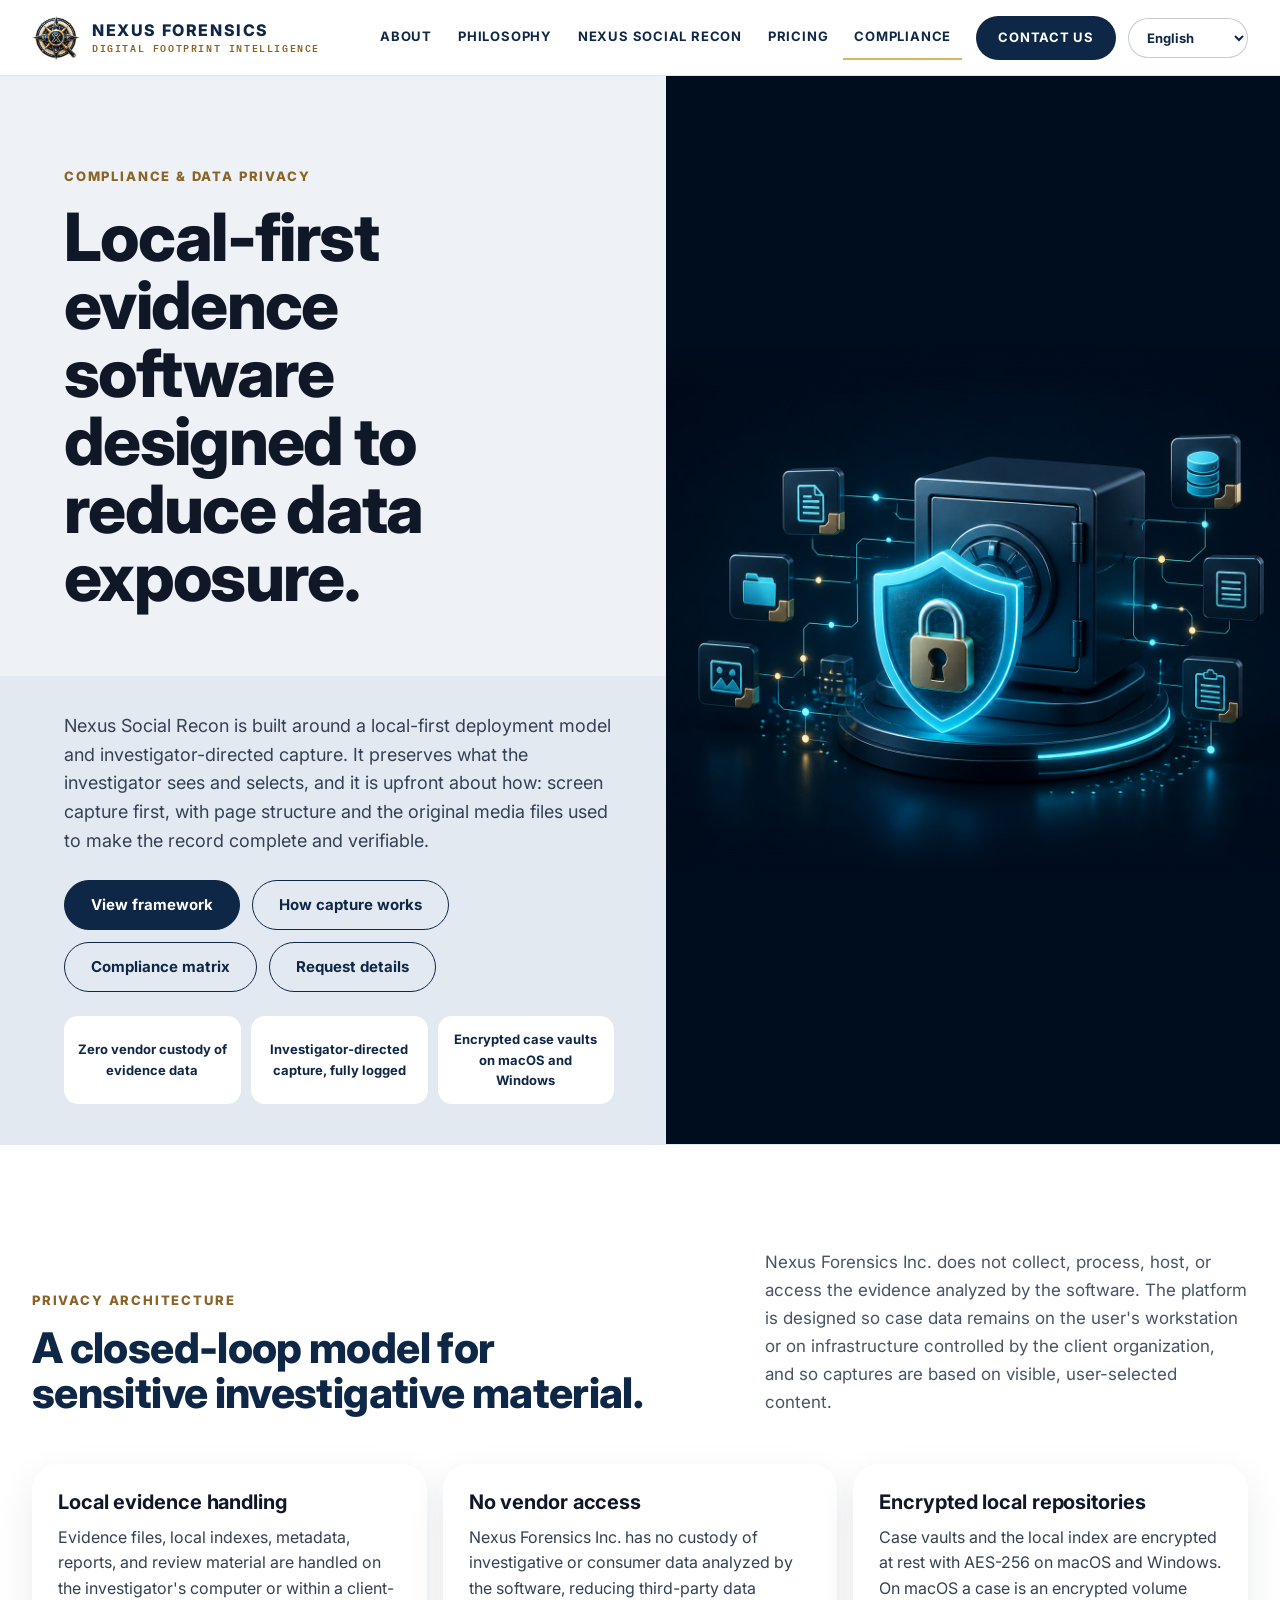
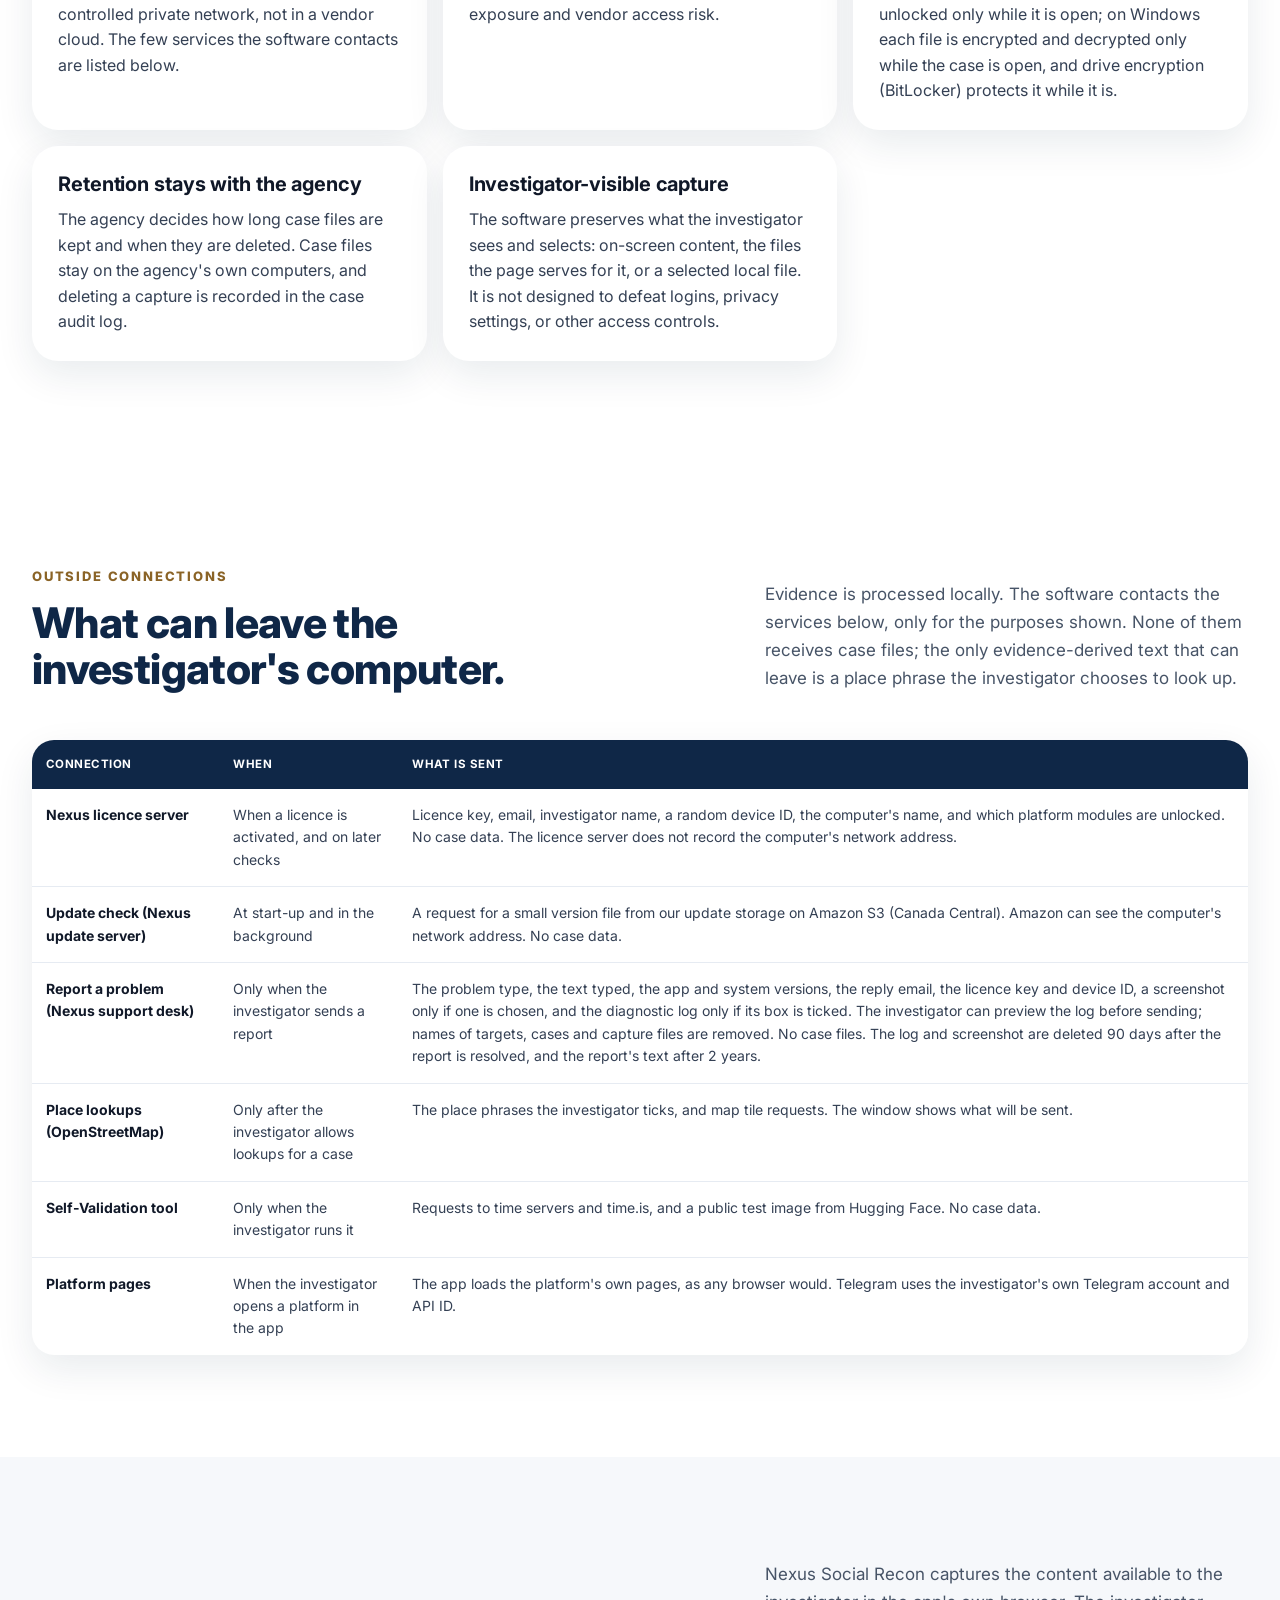
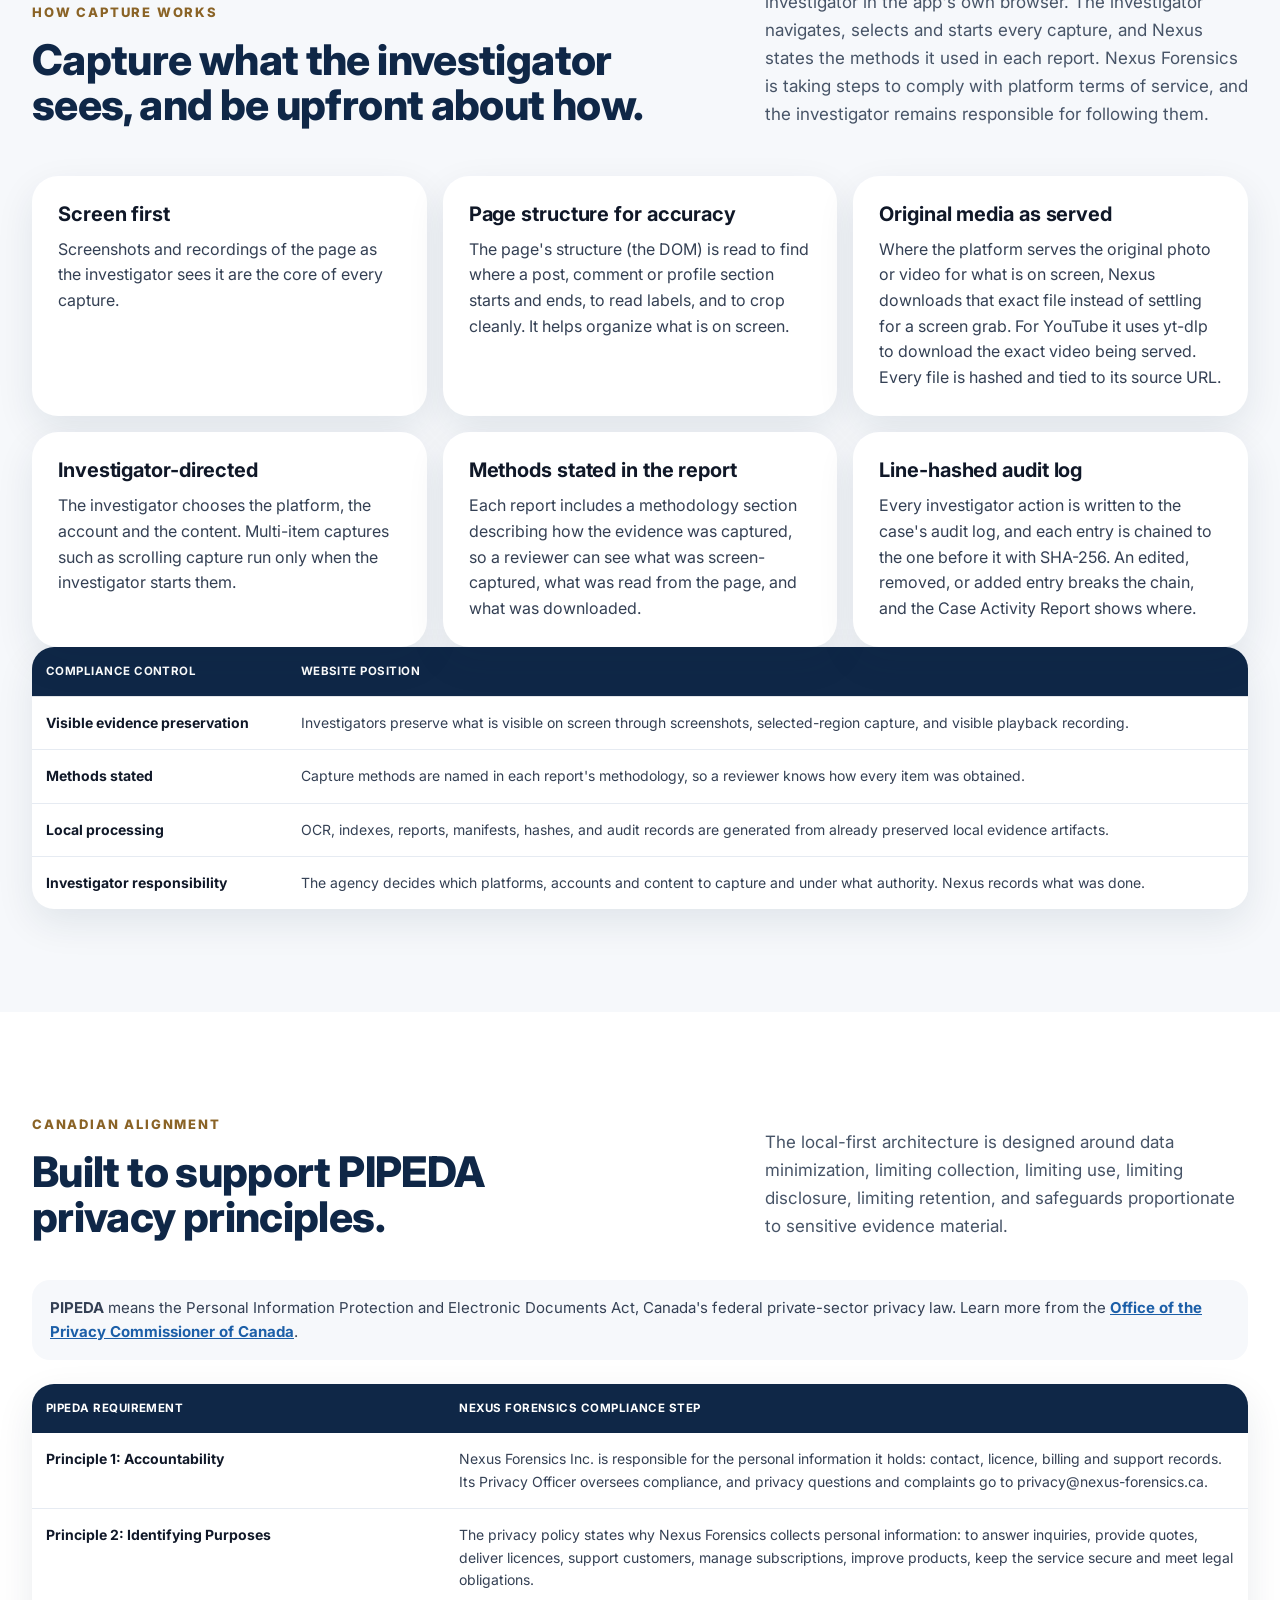
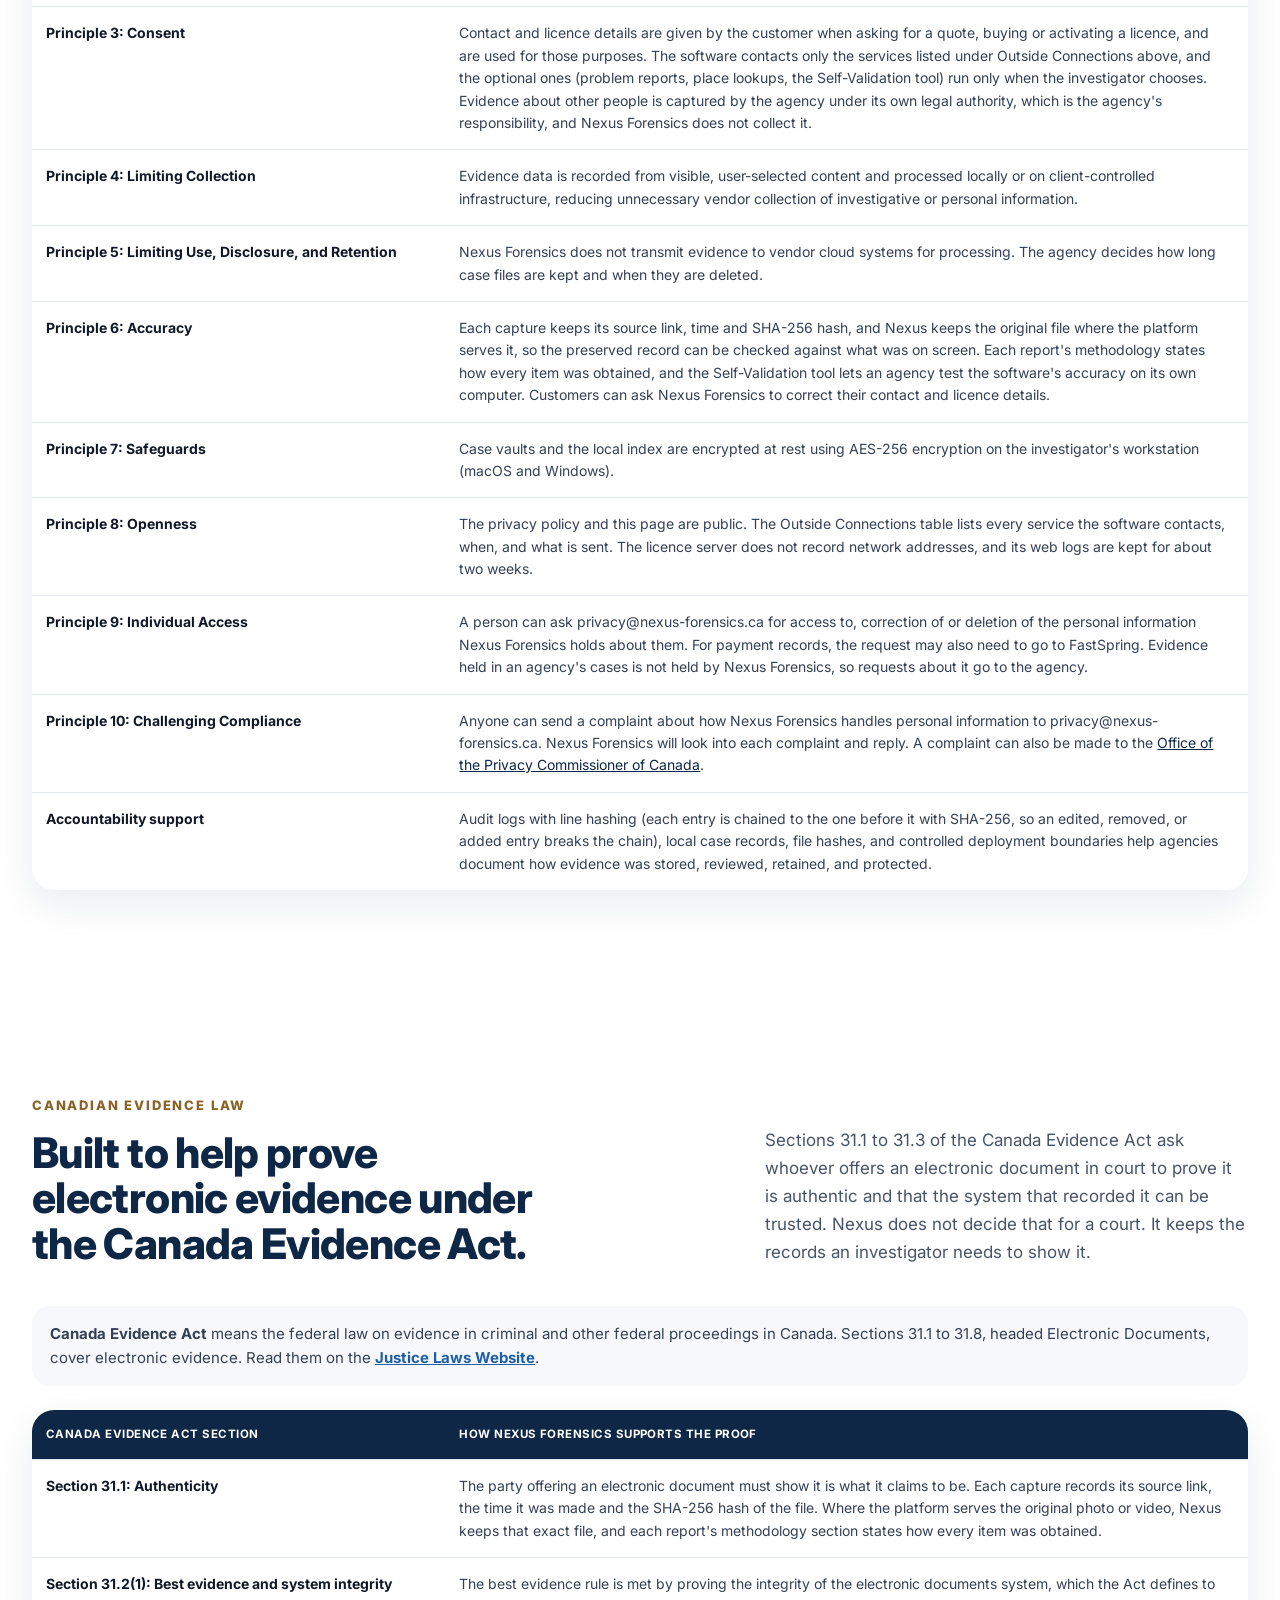
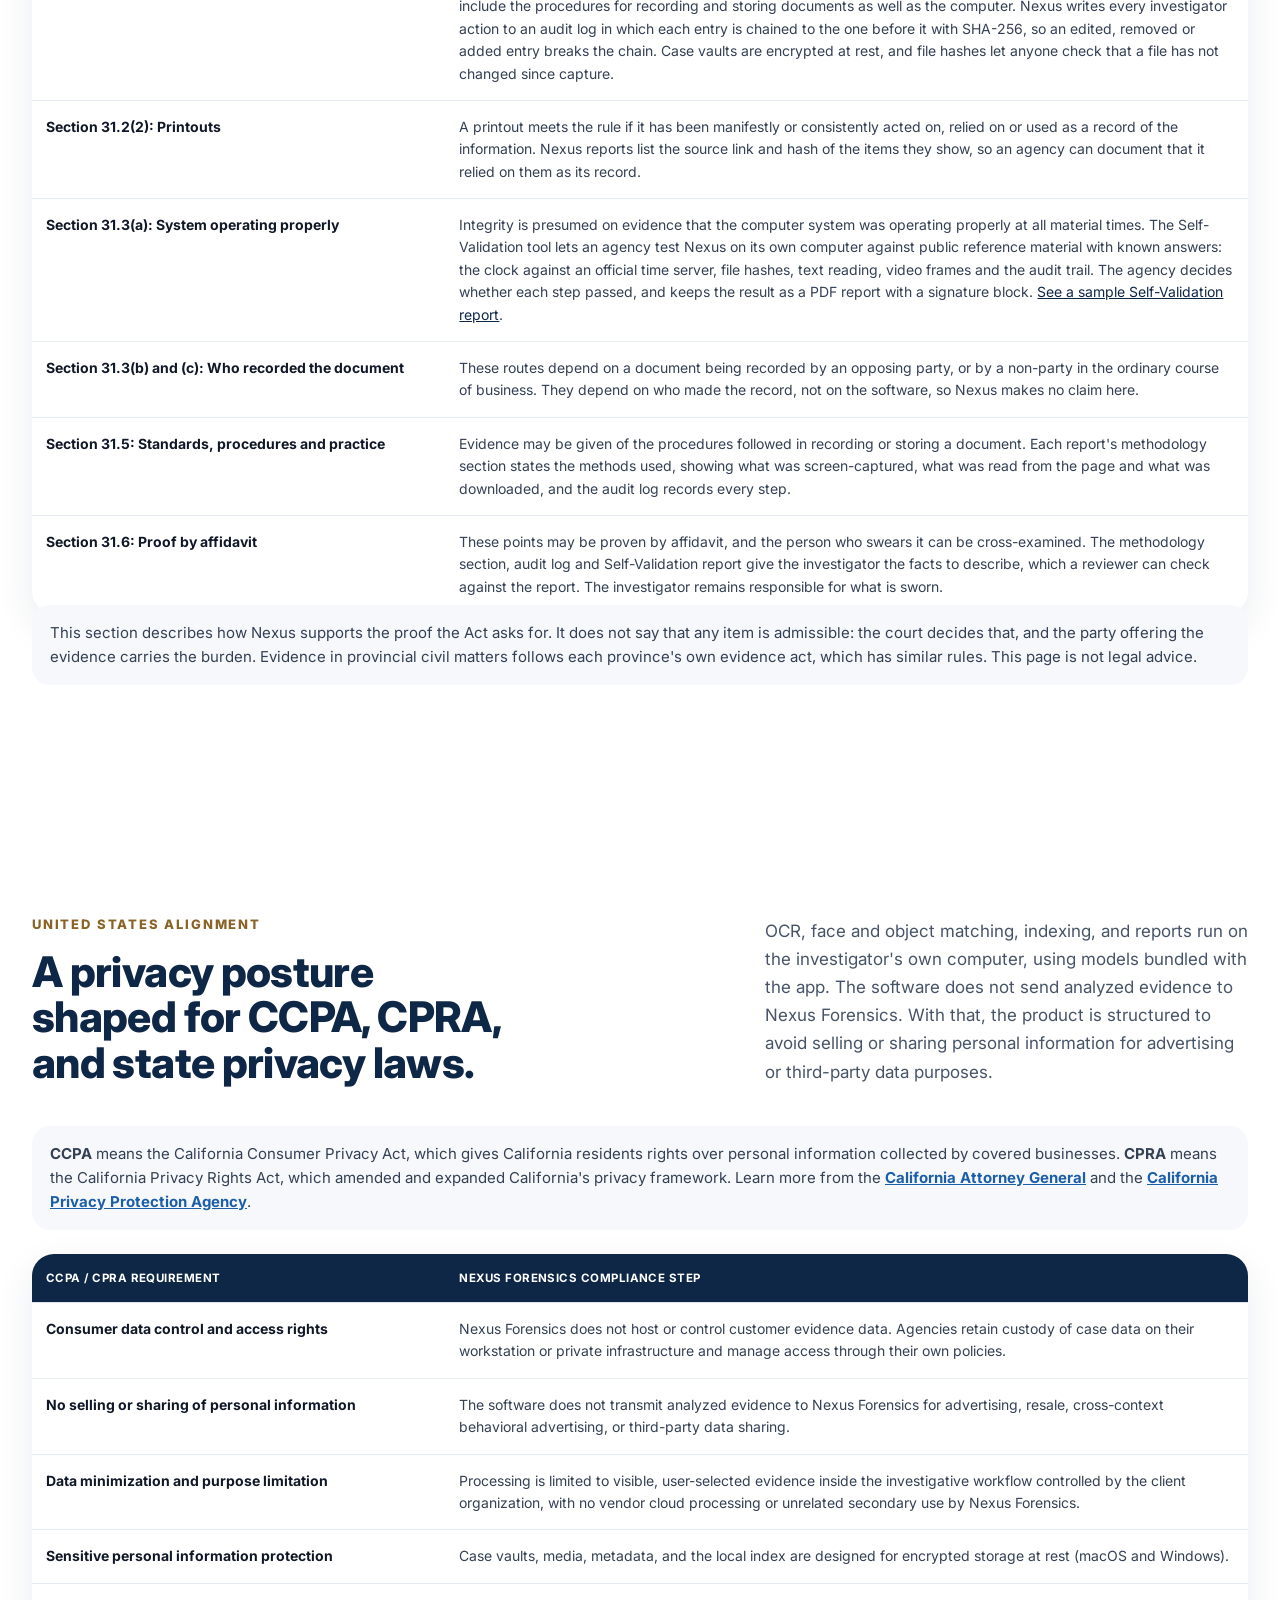
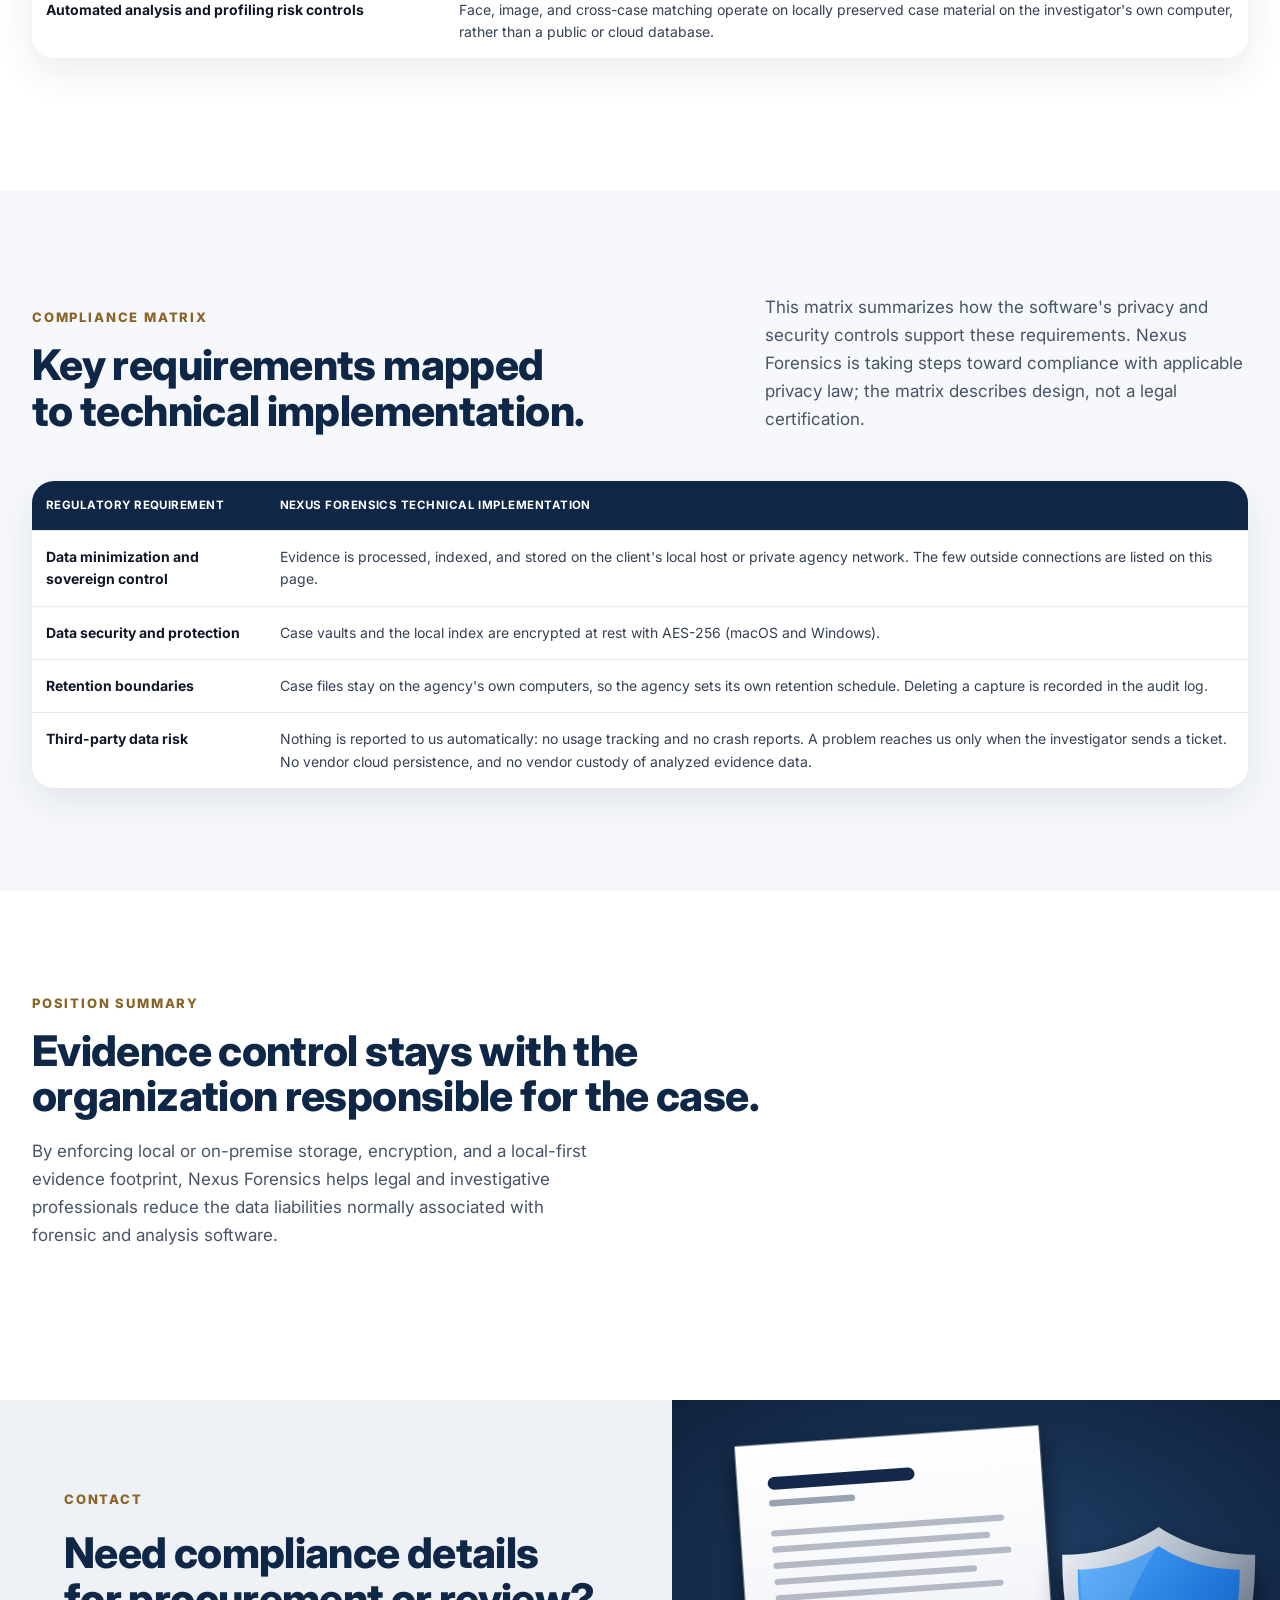
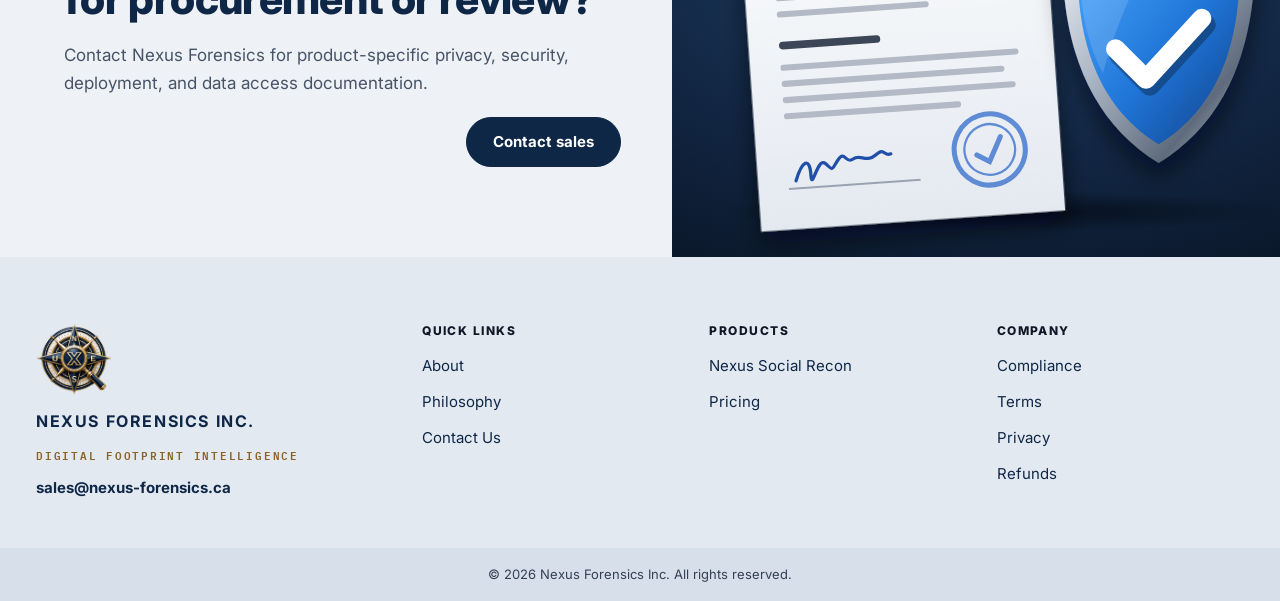
==== compliance-data-privacy.html @ 76e508dc "Privacy: support report retention (90 days for log and screenshot, 2 years for text) Policy section " ====
<!doctype html>
<html lang="en">
<head>
  <meta charset="utf-8" />
  <meta name="viewport" content="width=device-width, initial-scale=1" />
  <title>Compliance &amp; Data Privacy | Nexus Forensics</title>
  <meta name="description" content="Nexus Forensics compliance and data privacy position for Canada and the United States, covering investigator-directed capture, local-first deployment, local evidence handling, encryption, and vendor access boundaries." />
  <meta property="og:title" content="Nexus Forensics Compliance &amp; Data Privacy" />
  <meta property="og:description" content="A local-first privacy and security framework for investigator-controlled evidence workflows." />
  <meta property="og:type" content="website" />
  <meta property="og:image" content="assets/nexus-forensics-logo-white-20260909-transparent.png" />
  <link rel="preconnect" href="https://fonts.googleapis.com" />
  <link rel="preconnect" href="https://fonts.gstatic.com" crossorigin />
  <link href="https://fonts.googleapis.com/css2?family=IBM+Plex+Mono:wght@500;600;700&family=Inter:wght@400;500;600;700;800&display=swap" rel="stylesheet" />
  <link rel="stylesheet" href="assets/site.css?v=20261114-01" />
  <link rel="stylesheet" href="assets/site-layout.css?v=20261116-2" />
</head>
<body>
  <header class="site-header">
    <a class="brand" href="index.html" aria-label="Nexus Forensics home">
      <span class="brand-mark"><img src="assets/nexus-forensics-compass-mark.png" alt="" width="48" height="48" /></span>
      <span class="brand-text"><span class="brand-name">Nexus Forensics</span><span class="brand-slogan">Digital Footprint Intelligence</span></span>
    </a>
    <nav class="site-nav" aria-label="Main navigation">
      <a href="index.html#about">About</a>
      <a href="index.html#philosophy">Philosophy</a>
      <a href="products/nexus-social-recon.html">Nexus Social Recon</a>
      <a href="pricing.html">Pricing</a>
      <a href="compliance-data-privacy.html" aria-current="page">Compliance</a>
      <a class="contact-link" href="index.html#contact">Contact Us</a>
    </nav>
  </header>

  <section class="v2-hero ">
    <div class="v2-hero-copy">
      <div class="v2-hero-title">
        <p class="eyebrow">Compliance &amp; Data Privacy</p>
        
        <h1>Local-first evidence software designed to reduce data exposure.</h1>
      </div>
      <div class="v2-hero-band">
        <p class="hero-lede">Nexus Social Recon is built around a local-first deployment model and investigator-directed capture. It preserves what the investigator sees and selects, and it is upfront about how: screen capture first, with page structure and the original media files used to make the record complete and verifiable.</p>
        <div class="hero-actions">
        <a class="button primary" href="#framework">View framework</a>
        <a class="button line" href="#how-capture-works">How capture works</a>
        <a class="button line" href="#matrix">Compliance matrix</a>
        <a class="button line" href="mailto:sales@nexus-forensics.ca">Request details</a>
      </div>
        <div class="hero-metrics" aria-label="Compliance posture highlights">
        <span>Zero vendor custody of evidence data</span>
        <span>Investigator-directed capture, fully logged</span>
        <span>Encrypted case vaults on macOS and Windows</span>
      </div>
      </div>
    </div>
    <div class="v2-hero-art is-whole">
      <div class="whole-stage">
        <img class="v2-art-picture" src="assets/compliance-data-privacy-hero.png" alt="" loading="eager" decoding="async" />
        <svg class="vault-flow" viewBox="0 0 1448 1086" preserveAspectRatio="xMidYMid slice" aria-hidden="true" focusable="false">
          <path class="vf-track" d="M458 309 L522 310 L602 316" pathLength="100" style="animation-delay:0.00s" />
          <path class="vf-track" d="M352 478 L404 481 L470 486 L482 478 L482 405 L495 396 L549 398 L600 402" pathLength="100" style="animation-delay:-0.45s" />
          <path class="vf-track" d="M280 675 L319 680 L350 682 L372 662 L372 642 L373 585 L382 576 L430 574 L482 567 L482 478" pathLength="100" style="animation-delay:-0.90s" />
          <path class="vf-track" d="M391 388 L391 415 L403 429 L515 437" pathLength="100" style="animation-delay:-1.35s" />
          <path class="vf-track" d="M377 807 L377 752 L457 762" pathLength="100" style="animation-delay:-1.80s" />
          <path class="vf-track" d="M1202 330 L1202 365 L1082 356 L1074 363" pathLength="100" style="animation-delay:-2.25s" />
          <path class="vf-track" d="M1197 492 L1126 486 L1112 474 L1112 437 L1059 434 L1056 440" pathLength="100" style="animation-delay:-2.70s" />
          <path class="vf-track" d="M1253 565 L1253 584 L1247 592 L1176 585 L1176 557 L1163 542 L1098 535 L1030 532" pathLength="100" style="animation-delay:-3.15s" />
          <path class="vf-track" d="M1214 774 L1214 832 L1151 826" pathLength="100" style="animation-delay:-3.60s" />
          <circle class="vf-node" cx="522" cy="310" r="9" style="animation-delay:0.00s" /><circle class="vf-node" cx="549" cy="398" r="9" style="animation-delay:-0.37s" /><circle class="vf-node is-gold" cx="404" cy="481" r="9" style="animation-delay:-0.74s" /><circle class="vf-node" cx="430" cy="574" r="9" style="animation-delay:-1.11s" /><circle class="vf-node is-gold" cx="372" cy="642" r="9" style="animation-delay:-1.48s" /><circle class="vf-node is-gold" cx="319" cy="680" r="9" style="animation-delay:-1.85s" /><circle class="vf-node" cx="377" cy="752" r="9" style="animation-delay:-2.22s" /><circle class="vf-node is-gold" cx="377" cy="807" r="9" style="animation-delay:-2.59s" /><circle class="vf-node" cx="1202" cy="365" r="9" style="animation-delay:-2.96s" /><circle class="vf-node is-gold" cx="1112" cy="437" r="9" style="animation-delay:-3.33s" /><circle class="vf-node" cx="1098" cy="535" r="9" style="animation-delay:-3.70s" /><circle class="vf-node is-gold" cx="1154" cy="541" r="9" style="animation-delay:-4.07s" /><circle class="vf-node is-gold" cx="1176" cy="585" r="9" style="animation-delay:-4.44s" /><circle class="vf-node" cx="1093" cy="610" r="9" style="animation-delay:-4.81s" /><circle class="vf-node" cx="1214" cy="832" r="9" style="animation-delay:-5.18s" />
          <path class="vf-edge" d="M665 425 C620 452 570 466 522 470 L524 600 C530 690 600 752 665 795 C730 752 802 690 810 600 L825 486 C775 482 712 458 665 425 Z" />
        </svg>
      </div>
    </div>
  </section>

  <main>
    <section id="framework">
      <div class="section-inner">
        <div class="section-head">
          <div>
            <p class="kicker">Privacy Architecture</p>
            <h2>A closed-loop model for sensitive investigative material.</h2>
          </div>
          <p class="lead">Nexus Forensics Inc. does not collect, process, host, or access the evidence analyzed by the software. The platform is designed so case data remains on the user's workstation or on infrastructure controlled by the client organization, and so captures are based on visible, user-selected content.</p>
        </div>
        <div class="compliance-grid">
          <article class="feature-card">
            <div class="accent-bar"></div>
            <h3>Local evidence handling</h3>
            <p>Evidence files, local indexes, metadata, reports, and review material are handled on the investigator's computer or within a client-controlled private network, not in a vendor cloud. The few services the software contacts are listed below.</p>
          </article>
          <article class="feature-card">
            <div class="accent-bar"></div>
            <h3>No vendor access</h3>
            <p>Nexus Forensics Inc. has no custody of investigative or consumer data analyzed by the software, reducing third-party data exposure and vendor access risk.</p>
          </article>
          <article class="feature-card">
            <div class="accent-bar"></div>
            <h3>Encrypted local repositories</h3>
            <p>Case vaults and the local index are encrypted at rest with AES-256 on macOS and Windows. On macOS a case is an encrypted volume unlocked only while it is open; on Windows each file is encrypted and decrypted only while the case is open, and drive encryption (BitLocker) protects it while it is.</p>
          </article>
          <article class="feature-card">
            <div class="accent-bar"></div>
            <h3>Retention stays with the agency</h3>
            <p>The agency decides how long case files are kept and when they are deleted. Case files stay on the agency's own computers, and deleting a capture is recorded in the case audit log.</p>
          </article>
          <article class="feature-card">
            <div class="accent-bar"></div>
            <h3>Investigator-visible capture</h3>
            <p>The software preserves what the investigator sees and selects: on-screen content, the files the page serves for it, or a selected local file. It is not designed to defeat logins, privacy settings, or other access controls.</p>
          </article>
        </div>
      </div>
    </section>

    <section id="outside-connections">
      <div class="section-inner">
        <div class="section-head">
          <div>
            <p class="kicker">Outside Connections</p>
            <h2>What can leave the investigator's computer.</h2>
          </div>
          <p class="lead">Evidence is processed locally. The software contacts the services below, only for the purposes shown. None of them receives case files; the only evidence-derived text that can leave is a place phrase the investigator chooses to look up.</p>
        </div>
        <div class="comparison compliance-table">
          <table>
            <thead>
              <tr>
                <th>Connection</th>
                <th>When</th>
                <th>What is sent</th>
              </tr>
            </thead>
            <tbody>
              <tr>
                <td>Nexus licence server</td>
                <td>When a licence is activated, and on later checks</td>
                <td>Licence key, email, investigator name, a random device ID, the computer's name, and which platform modules are unlocked. No case data. The licence server does not record the computer's network address.</td>
              </tr>
              <tr>
                <td>Update check (Nexus update server)</td>
                <td>At start-up and in the background</td>
                <td>A request for a small version file from our update storage on Amazon S3 (Canada Central). Amazon can see the computer's network address. No case data.</td>
              </tr>
              <tr>
                <td>Report a problem (Nexus support desk)</td>
                <td>Only when the investigator sends a report</td>
                <td>The problem type, the text typed, the app and system versions, the reply email, the licence key and device ID, a screenshot only if one is chosen, and the diagnostic log only if its box is ticked. The investigator can preview the log before sending; names of targets, cases and capture files are removed. No case files. The log and screenshot are deleted 90 days after the report is resolved, and the report's text after 2 years.</td>
              </tr>
              <tr>
                <td>Place lookups (OpenStreetMap)</td>
                <td>Only after the investigator allows lookups for a case</td>
                <td>The place phrases the investigator ticks, and map tile requests. The window shows what will be sent.</td>
              </tr>
              <tr>
                <td>Self-Validation tool</td>
                <td>Only when the investigator runs it</td>
                <td>Requests to time servers and time.is, and a public test image from Hugging Face. No case data.</td>
              </tr>
              <tr>
                <td>Platform pages</td>
                <td>When the investigator opens a platform in the app</td>
                <td>The app loads the platform's own pages, as any browser would. Telegram uses the investigator's own Telegram account and API ID.</td>
              </tr>
            </tbody>
          </table>
        </div>
      </div>
    </section>

    <section class="band" id="how-capture-works">
      <div class="section-inner">
        <div class="section-head">
          <div>
            <p class="kicker">How Capture Works</p>
            <h2>Capture what the investigator sees, and be upfront about how.</h2>
          </div>
          <p class="lead">Nexus Social Recon captures the content available to the investigator in the app's own browser. The investigator navigates, selects and starts every capture, and Nexus states the methods it used in each report. Nexus Forensics is taking steps to comply with platform terms of service, and the investigator remains responsible for following them.</p>
        </div>
        <div class="compliance-grid">
          <article class="feature-card">
            <div class="accent-bar"></div>
            <h3>Screen first</h3>
            <p>Screenshots and recordings of the page as the investigator sees it are the core of every capture.</p>
          </article>
          <article class="feature-card">
            <div class="accent-bar"></div>
            <h3>Page structure for accuracy</h3>
            <p>The page's structure (the DOM) is read to find where a post, comment or profile section starts and ends, to read labels, and to crop cleanly. It helps organize what is on screen.</p>
          </article>
          <article class="feature-card">
            <div class="accent-bar"></div>
            <h3>Original media as served</h3>
            <p>Where the platform serves the original photo or video for what is on screen, Nexus downloads that exact file instead of settling for a screen grab. For YouTube it uses yt-dlp to download the exact video being served. Every file is hashed and tied to its source URL.</p>
          </article>
          <article class="feature-card">
            <div class="accent-bar"></div>
            <h3>Investigator-directed</h3>
            <p>The investigator chooses the platform, the account and the content. Multi-item captures such as scrolling capture run only when the investigator starts them.</p>
          </article>
          <article class="feature-card">
            <div class="accent-bar"></div>
            <h3>Methods stated in the report</h3>
            <p>Each report includes a methodology section describing how the evidence was captured, so a reviewer can see what was screen-captured, what was read from the page, and what was downloaded.</p>
          </article>
          <article class="feature-card">
            <div class="accent-bar"></div>
            <h3>Line-hashed audit log</h3>
            <p>Every investigator action is written to the case&#39;s audit log, and each entry is chained to the one before it with SHA-256. An edited, removed, or added entry breaks the chain, and the Case Activity Report shows where.</p>
          </article>
        </div>
        <div class="comparison compliance-table">
          <table>
            <thead>
              <tr>
                <th>Compliance Control</th>
                <th>Website Position</th>
              </tr>
            </thead>
            <tbody>
              <tr>
                <td>Visible evidence preservation</td>
                <td>Investigators preserve what is visible on screen through screenshots, selected-region capture, and visible playback recording.</td>
              </tr>
              <tr>
                <td>Methods stated</td>
                <td>Capture methods are named in each report's methodology, so a reviewer knows how every item was obtained.</td>
              </tr>
              <tr>
                <td>Local processing</td>
                <td>OCR, indexes, reports, manifests, hashes, and audit records are generated from already preserved local evidence artifacts.</td>
              </tr>
              <tr>
                <td>Investigator responsibility</td>
                <td>The agency decides which platforms, accounts and content to capture and under what authority. Nexus records what was done.</td>
              </tr>
            </tbody>
          </table>
        </div>
      </div>
    </section>

    <section>
      <div class="section-inner">
        <div class="section-head">
          <div>
            <p class="kicker">Canadian Alignment</p>
            <h2>Built to support PIPEDA privacy principles.</h2>
          </div>
          <p class="lead">The local-first architecture is designed around data minimization, limiting collection, limiting use, limiting disclosure, limiting retention, and safeguards proportionate to sensitive evidence material.</p>
        </div>
        <p class="legal-reference"><strong>PIPEDA</strong> means the Personal Information Protection and Electronic Documents Act, Canada's federal private-sector privacy law. Learn more from the <a href="https://www.priv.gc.ca/en/privacy-topics/privacy-laws-in-canada/the-personal-information-protection-and-electronic-documents-act-pipeda/" target="_blank" rel="noopener">Office of the Privacy Commissioner of Canada</a>.</p>
        <div class="comparison pipeda-chart">
          <table>
            <thead>
              <tr>
                <th>PIPEDA Requirement</th>
                <th>Nexus Forensics Compliance Step</th>
              </tr>
            </thead>
            <tbody>
              <tr>
                <td>Principle 1: Accountability</td>
                <td>Nexus Forensics Inc. is responsible for the personal information it holds: contact, licence, billing and support records. Its Privacy Officer oversees compliance, and privacy questions and complaints go to privacy@nexus-forensics.ca.</td>
              </tr>
              <tr>
                <td>Principle 2: Identifying Purposes</td>
                <td>The privacy policy states why Nexus Forensics collects personal information: to answer inquiries, provide quotes, deliver licences, support customers, manage subscriptions, improve products, keep the service secure and meet legal obligations.</td>
              </tr>
              <tr>
                <td>Principle 3: Consent</td>
                <td>Contact and licence details are given by the customer when asking for a quote, buying or activating a licence, and are used for those purposes. The software contacts only the services listed under Outside Connections above, and the optional ones (problem reports, place lookups, the Self-Validation tool) run only when the investigator chooses. Evidence about other people is captured by the agency under its own legal authority, which is the agency's responsibility, and Nexus Forensics does not collect it.</td>
              </tr>
              <tr>
                <td>Principle 4: Limiting Collection</td>
                <td>Evidence data is recorded from visible, user-selected content and processed locally or on client-controlled infrastructure, reducing unnecessary vendor collection of investigative or personal information.</td>
              </tr>
              <tr>
                <td>Principle 5: Limiting Use, Disclosure, and Retention</td>
                <td>Nexus Forensics does not transmit evidence to vendor cloud systems for processing. The agency decides how long case files are kept and when they are deleted.</td>
              </tr>
              <tr>
                <td>Principle 6: Accuracy</td>
                <td>Each capture keeps its source link, time and SHA-256 hash, and Nexus keeps the original file where the platform serves it, so the preserved record can be checked against what was on screen. Each report's methodology states how every item was obtained, and the Self-Validation tool lets an agency test the software's accuracy on its own computer. Customers can ask Nexus Forensics to correct their contact and licence details.</td>
              </tr>
              <tr>
                <td>Principle 7: Safeguards</td>
                <td>Case vaults and the local index are encrypted at rest using AES-256 encryption on the investigator's workstation (macOS and Windows).</td>
              </tr>
              <tr>
                <td>Principle 8: Openness</td>
                <td>The privacy policy and this page are public. The Outside Connections table lists every service the software contacts, when, and what is sent. The licence server does not record network addresses, and its web logs are kept for about two weeks.</td>
              </tr>
              <tr>
                <td>Principle 9: Individual Access</td>
                <td>A person can ask privacy@nexus-forensics.ca for access to, correction of or deletion of the personal information Nexus Forensics holds about them. For payment records, the request may also need to go to FastSpring. Evidence held in an agency's cases is not held by Nexus Forensics, so requests about it go to the agency.</td>
              </tr>
              <tr>
                <td>Principle 10: Challenging Compliance</td>
                <td>Anyone can send a complaint about how Nexus Forensics handles personal information to privacy@nexus-forensics.ca. Nexus Forensics will look into each complaint and reply. A complaint can also be made to the <a href="https://www.priv.gc.ca/en/" target="_blank" rel="noopener">Office of the Privacy Commissioner of Canada</a>.</td>
              </tr>
              <tr>
                <td>Accountability support</td>
                <td>Audit logs with line hashing (each entry is chained to the one before it with SHA-256, so an edited, removed, or added entry breaks the chain), local case records, file hashes, and controlled deployment boundaries help agencies document how evidence was stored, reviewed, retained, and protected.</td>
              </tr>
            </tbody>
          </table>
        </div>
      </div>
    </section>

    <section id="canada-evidence-act">
      <div class="section-inner">
        <div class="section-head">
          <div>
            <p class="kicker">Canadian Evidence Law</p>
            <h2>Built to help prove electronic evidence under the Canada Evidence Act.</h2>
          </div>
          <p class="lead">Sections 31.1 to 31.3 of the Canada Evidence Act ask whoever offers an electronic document in court to prove it is authentic and that the system that recorded it can be trusted. Nexus does not decide that for a court. It keeps the records an investigator needs to show it.</p>
        </div>
        <p class="legal-reference"><strong>Canada Evidence Act</strong> means the federal law on evidence in criminal and other federal proceedings in Canada. Sections 31.1 to 31.8, headed Electronic Documents, cover electronic evidence. Read them on the <a href="https://laws-lois.justice.gc.ca/eng/acts/c-5/" target="_blank" rel="noopener">Justice Laws Website</a>.</p>
        <div class="comparison pipeda-chart">
          <table>
            <thead>
              <tr>
                <th>Canada Evidence Act Section</th>
                <th>How Nexus Forensics Supports the Proof</th>
              </tr>
            </thead>
            <tbody>
              <tr>
                <td>Section 31.1: Authenticity</td>
                <td>The party offering an electronic document must show it is what it claims to be. Each capture records its source link, the time it was made and the SHA-256 hash of the file. Where the platform serves the original photo or video, Nexus keeps that exact file, and each report's methodology section states how every item was obtained.</td>
              </tr>
              <tr>
                <td>Section 31.2(1): Best evidence and system integrity</td>
                <td>The best evidence rule is met by proving the integrity of the electronic documents system, which the Act defines to include the procedures for recording and storing documents as well as the computer. Nexus writes every investigator action to an audit log in which each entry is chained to the one before it with SHA-256, so an edited, removed or added entry breaks the chain. Case vaults are encrypted at rest, and file hashes let anyone check that a file has not changed since capture.</td>
              </tr>
              <tr>
                <td>Section 31.2(2): Printouts</td>
                <td>A printout meets the rule if it has been manifestly or consistently acted on, relied on or used as a record of the information. Nexus reports list the source link and hash of the items they show, so an agency can document that it relied on them as its record.</td>
              </tr>
              <tr>
                <td>Section 31.3(a): System operating properly</td>
                <td>Integrity is presumed on evidence that the computer system was operating properly at all material times. The Self-Validation tool lets an agency test Nexus on its own computer against public reference material with known answers: the clock against an official time server, file hashes, text reading, video frames and the audit trail. The agency decides whether each step passed, and keeps the result as a PDF report with a signature block. <a href="samples/Nexus-Self-Validation-Report-sample.pdf" target="_blank" rel="noopener">See a sample Self-Validation report</a>.</td>
              </tr>
              <tr>
                <td>Section 31.3(b) and (c): Who recorded the document</td>
                <td>These routes depend on a document being recorded by an opposing party, or by a non-party in the ordinary course of business. They depend on who made the record, not on the software, so Nexus makes no claim here.</td>
              </tr>
              <tr>
                <td>Section 31.5: Standards, procedures and practice</td>
                <td>Evidence may be given of the procedures followed in recording or storing a document. Each report's methodology section states the methods used, showing what was screen-captured, what was read from the page and what was downloaded, and the audit log records every step.</td>
              </tr>
              <tr>
                <td>Section 31.6: Proof by affidavit</td>
                <td>These points may be proven by affidavit, and the person who swears it can be cross-examined. The methodology section, audit log and Self-Validation report give the investigator the facts to describe, which a reviewer can check against the report. The investigator remains responsible for what is sworn.</td>
              </tr>
            </tbody>
          </table>
        </div>
        <p class="legal-reference">This section describes how Nexus supports the proof the Act asks for. It does not say that any item is admissible: the court decides that, and the party offering the evidence carries the burden. Evidence in provincial civil matters follows each province's own evidence act, which has similar rules. This page is not legal advice.</p>
      </div>
    </section>

    <section>
      <div class="section-inner">
        <div class="section-head">
          <div>
            <p class="kicker">United States Alignment</p>
            <h2>A privacy posture shaped for CCPA, CPRA, and state privacy laws.</h2>
          </div>
          <p class="lead">OCR, face and object matching, indexing, and reports run on the investigator's own computer, using models bundled with the app. The software does not send analyzed evidence to Nexus Forensics. With that, the product is structured to avoid selling or sharing personal information for advertising or third-party data purposes.</p>
        </div>
        <p class="legal-reference"><strong>CCPA</strong> means the California Consumer Privacy Act, which gives California residents rights over personal information collected by covered businesses. <strong>CPRA</strong> means the California Privacy Rights Act, which amended and expanded California's privacy framework. Learn more from the <a href="https://oag.ca.gov/privacy/ccpa" target="_blank" rel="noopener">California Attorney General</a> and the <a href="https://cppa.ca.gov/regulations/" target="_blank" rel="noopener">California Privacy Protection Agency</a>.</p>
        <div class="comparison privacy-law-chart">
          <table>
            <thead>
              <tr>
                <th>CCPA / CPRA Requirement</th>
                <th>Nexus Forensics Compliance Step</th>
              </tr>
            </thead>
            <tbody>
              <tr>
                <td>Consumer data control and access rights</td>
                <td>Nexus Forensics does not host or control customer evidence data. Agencies retain custody of case data on their workstation or private infrastructure and manage access through their own policies.</td>
              </tr>
              <tr>
                <td>No selling or sharing of personal information</td>
                <td>The software does not transmit analyzed evidence to Nexus Forensics for advertising, resale, cross-context behavioral advertising, or third-party data sharing.</td>
              </tr>
              <tr>
                <td>Data minimization and purpose limitation</td>
                <td>Processing is limited to visible, user-selected evidence inside the investigative workflow controlled by the client organization, with no vendor cloud processing or unrelated secondary use by Nexus Forensics.</td>
              </tr>
              <tr>
                <td>Sensitive personal information protection</td>
                <td>Case vaults, media, metadata, and the local index are designed for encrypted storage at rest (macOS and Windows).</td>
              </tr>
              <tr>
                <td>Automated analysis and profiling risk controls</td>
                <td>Face, image, and cross-case matching operate on locally preserved case material on the investigator's own computer, rather than a public or cloud database.</td>
              </tr>
            </tbody>
          </table>
        </div>
      </div>
    </section>

    <section class="band" id="matrix">
      <div class="section-inner">
        <div class="section-head">
          <div>
            <p class="kicker">Compliance Matrix</p>
            <h2>Key requirements mapped to technical implementation.</h2>
          </div>
          <p class="lead">This matrix summarizes how the software's privacy and security controls support these requirements. Nexus Forensics is taking steps toward compliance with applicable privacy law; the matrix describes design, not a legal certification.</p>
        </div>
        <div class="comparison compliance-table">
          <table>
            <thead>
              <tr>
                <th>Regulatory Requirement</th>
                <th>Nexus Forensics Technical Implementation</th>
              </tr>
            </thead>
            <tbody>
              <tr>
                <td>Data minimization and sovereign control</td>
                <td>Evidence is processed, indexed, and stored on the client's local host or private agency network. The few outside connections are listed on this page.</td>
              </tr>
              <tr>
                <td>Data security and protection</td>
                <td>Case vaults and the local index are encrypted at rest with AES-256 (macOS and Windows).</td>
              </tr>
              <tr>
                <td>Retention boundaries</td>
                <td>Case files stay on the agency's own computers, so the agency sets its own retention schedule. Deleting a capture is recorded in the audit log.</td>
              </tr>
              <tr>
                <td>Third-party data risk</td>
                <td>Nothing is reported to us automatically: no usage tracking and no crash reports. A problem reaches us only when the investigator sends a ticket. No vendor cloud persistence, and no vendor custody of analyzed evidence data.</td>
              </tr>
            </tbody>
          </table>
        </div>
      </div>
    </section>

    <section>
      <div class="section-inner">
        <div class="section-head single">
          <div>
            <p class="kicker">Position Summary</p>
            <h2>Evidence control stays with the organization responsible for the case.</h2>
            <p class="lead">By enforcing local or on-premise storage, encryption, and a local-first evidence footprint, Nexus Forensics helps legal and investigative professionals reduce the data liabilities normally associated with forensic and analysis software.</p>
          </div>
        </div>
      </div>
    </section>
  </main>

  <section class="v2-contact">
    <div class="v2-contact-copy">
      <p class="kicker">Contact</p>
      <h2>Need compliance details for procurement or review?</h2>
      <p class="lead">Contact Nexus Forensics for product-specific privacy, security, deployment, and data access documentation.</p>
      <div class="cta-actions"><a class="button primary" href="mailto:sales@nexus-forensics.ca">Contact sales</a></div>
    </div>
    <div class="v2-contact-art"><img src="assets/illustrations/compliance-conscious.svg" alt="" width="320" height="180" loading="lazy" decoding="async" /></div>
  </section>

  <footer class="v2-footer">
    <div class="v2-footer-inner">
      <div class="v2-footer-brand">
        <img src="assets/nexus-forensics-compass-mark.png" alt="" width="76" height="76" loading="lazy" decoding="async" />
        <b>Nexus Forensics Inc.</b>
        <span>Digital Footprint Intelligence</span>
        <a href="mailto:sales@nexus-forensics.ca">sales@nexus-forensics.ca</a>
      </div>
      <nav aria-label="Quick links">
        <p>Quick links</p>
        <a href="index.html#about">About</a>
        <a href="index.html#philosophy">Philosophy</a>
        <a href="index.html#contact">Contact Us</a>
      </nav>
      <nav aria-label="Products">
        <p>Products</p>
        <a href="products/nexus-social-recon.html">Nexus Social Recon</a>
        <a href="pricing.html">Pricing</a>
      </nav>
      <nav aria-label="Company">
        <p>Company</p>
        <a href="compliance-data-privacy.html">Compliance</a>
        <a href="terms-and-conditions.html">Terms</a>
        <a href="privacy-policy.html">Privacy</a>
        <a href="refund-policy.html">Refunds</a>
      </nav>
    </div>
    <div class="v2-footer-bar">© 2026 Nexus Forensics Inc. All rights reserved.</div>
  </footer>
  <script src="assets/site-language.js?v=20261116-07" defer></script>
  <script src="assets/site-lightbox.js?v=20261114-02" defer></script>
</body>
</html>
---- assets/site.css ----
/* Nexus Forensics — "Digital Footprint Intelligence" theme.
   Dark navy base, cyan/blue signal colour, red for alerts, gold kept from the compass logo. */
:root {
  --bg: #0a1424;
  --bg-2: #0d1b30;
  --panel: #11233d;
  --panel-2: #15294a;
  --panel-3: #1a3358;
  --line: rgba(110, 170, 235, .20);
  --line-strong: rgba(110, 170, 235, .38);
  --text: #e8f0fc;
  --muted: #9fb3cf;
  --dim: #7388a6;
  --cyan: #5cc8ff;
  --cyan-soft: #9fdcff;
  --blue: #1f8ef1;
  --blue-deep: #1767b8;
  --red: #ff5a5f;
  --green: #3fd49a;
  --amber: #f3b23c;
  --gold: #cf9b45;
  --shadow: 0 24px 56px rgba(2, 8, 20, .5);
  --radius: 6px;
  --font-display: Inter, ui-sans-serif, system-ui, -apple-system, "Segoe UI", sans-serif;
  --font-mono: "IBM Plex Mono", ui-monospace, SFMono-Regular, Menlo, monospace;
  --font-body: Inter, ui-sans-serif, system-ui, -apple-system, "Segoe UI", sans-serif;
  --header-h: 68px;
}

* { box-sizing: border-box; }
html { scroll-behavior: smooth; scroll-padding-top: calc(var(--header-h) + 12px); }
body {
  margin: 0;
  color: var(--text);
  background: var(--bg);
  font-family: var(--font-body);
  line-height: 1.6;
  -webkit-font-smoothing: antialiased;
}
a { color: inherit; }
img { display: block; max-width: 100%; }
::selection { background: rgba(92, 200, 255, .3); }

/* ---------- Header ---------- */
.site-header {
  position: sticky;
  top: 0;
  z-index: 50;
  display: flex;
  align-items: center;
  justify-content: space-between;
  gap: 22px;
  min-height: var(--header-h);
  padding: 10px 48px;
  color: var(--text);
  background: rgba(10, 20, 36, .92);
  border-bottom: 1px solid var(--line);
  backdrop-filter: blur(14px);
}
.brand {
  display: inline-flex;
  align-items: center;
  gap: 12px;
  text-decoration: none;
}
.brand-mark {
  position: relative;
  flex: 0 0 46px;
  width: 46px;
  height: 43px;
  overflow: hidden;
}
.brand-mark img {
  position: absolute;
  width: 85px;
  max-width: none;
  left: -19px;
  top: -2px;
}
.brand-text { display: grid; line-height: 1.15; }
.brand-name {
  font-size: 15px;
  font-weight: 800;
  letter-spacing: .12em;
  text-transform: uppercase;
}
.brand-slogan {
  margin-top: 3px;
  color: var(--cyan);
  font-family: var(--font-mono);
  font-size: 10px;
  font-weight: 600;
  letter-spacing: .16em;
  text-transform: uppercase;
}
.site-nav {
  display: flex;
  align-items: center;
  justify-content: flex-end;
  gap: 2px;
  font-family: var(--font-mono);
  font-size: 12px;
  font-weight: 600;
  letter-spacing: .06em;
  text-transform: uppercase;
}
.site-nav a {
  min-height: 38px;
  display: inline-flex;
  align-items: center;
  padding: 8px 12px;
  border: 1px solid transparent;
  color: var(--muted);
  text-decoration: none;
  white-space: nowrap;
  transition: color 150ms ease, border-color 150ms ease;
}
.site-nav a:hover,
.site-nav a[aria-current="page"] {
  color: #fff;
  border-bottom-color: var(--cyan);
}
.site-nav .contact-link {
  margin-left: 8px;
  padding: 8px 18px;
  color: var(--cyan-soft);
  border: 1px solid var(--cyan);
  border-radius: 3px;
  background: rgba(92, 200, 255, .06);
}
.site-nav .contact-link:hover,
.site-nav .contact-link[aria-current="page"] {
  color: #04101f;
  background: var(--cyan);
  border-color: var(--cyan);
}
.language-picker {
  min-height: 38px;
  display: inline-flex;
  align-items: center;
  margin-left: 8px;
  padding: 4px;
  border: 1px solid var(--line);
  border-radius: 3px;
  color: var(--muted);
  background: rgba(255, 255, 255, .03);
  white-space: nowrap;
}
.language-picker select {
  min-width: 112px;
  height: 30px;
  padding: 0 24px 0 8px;
  border: 1px solid var(--line);
  border-radius: 3px;
  color: var(--text);
  background: var(--panel);
  font: inherit;
  font-size: 11px;
  font-weight: 600;
}

/* ---------- Buttons ---------- */
.button {
  display: inline-flex;
  align-items: center;
  justify-content: center;
  min-height: 46px;
  padding: 11px 24px;
  border: 1px solid transparent;
  border-radius: 4px;
  font-family: var(--font-mono);
  font-size: 13px;
  font-weight: 600;
  letter-spacing: .06em;
  text-transform: uppercase;
  text-decoration: none;
  text-align: center;
  transition: background 150ms ease, border-color 150ms ease, color 150ms ease, transform 150ms ease, box-shadow 150ms ease;
}
.button.primary {
  color: #fff;
  background: linear-gradient(180deg, #2a9bff, var(--blue-deep));
  border-color: #5db4ff;
  box-shadow: 0 0 0 1px rgba(92, 200, 255, .15), 0 8px 26px rgba(31, 142, 241, .35);
}
.button.primary:hover { background: linear-gradient(180deg, #46aaff, #1e78d4); box-shadow: 0 0 0 1px rgba(92, 200, 255, .4), 0 10px 32px rgba(31, 142, 241, .5); }
.button.dark { color: #fff; background: var(--panel-3); border-color: var(--line-strong); }
.button.dark:hover { border-color: var(--cyan); }
.button.line { color: var(--text); border-color: var(--line-strong); background: rgba(255, 255, 255, .03); }
.button.line:hover { border-color: var(--cyan); color: #fff; }
.button.soft { color: var(--text); border-color: var(--line-strong); background: transparent; }
.button.soft:hover { border-color: var(--cyan); color: #fff; }
.button:hover { transform: translateY(-1px); }

/* ---------- Hero ---------- */
.hero-inner,
.section-inner,
.footer-inner,
.cta-inner {
  width: 100%;
  max-width: 1180px;
  margin: 0 auto;
}
.hero,
.product-hero,
.policy-hero {
  position: relative;
  overflow: hidden;
  isolation: isolate;
  color: var(--text);
  background:
    radial-gradient(900px 420px at 50% 62%, rgba(31, 142, 241, .16), transparent 70%),
    linear-gradient(180deg, #0b182c, var(--bg));
}
/* faint triangulated mesh behind the title, like the reference */
.hero:before,
.product-hero:before,
.policy-hero:before {
  content: "";
  position: absolute;
  inset: 0;
  z-index: -1;
  background-image:
    linear-gradient(60deg, transparent 49.8%, rgba(92, 200, 255, .07) 50%, transparent 50.3%),
    linear-gradient(120deg, transparent 49.8%, rgba(92, 200, 255, .06) 50%, transparent 50.3%);
  background-size: 190px 330px, 190px 330px;
  -webkit-mask-image: radial-gradient(ellipse at 50% 65%, #000 10%, transparent 72%);
  mask-image: radial-gradient(ellipse at 50% 65%, #000 10%, transparent 72%);
}
.hero:after,
.product-hero:after,
.band.dark:after,
.policy-hero:after {
  content: "";
  position: absolute;
  left: 0;
  right: 0;
  bottom: 0;
  height: 1px;
  background: linear-gradient(90deg, transparent, var(--cyan) 25%, var(--cyan) 75%, transparent);
  opacity: .55;
}
.hero-banner {
  position: relative;
  overflow: hidden;
  height: clamp(232px, 16vw, 300px);
  border-bottom: 1px solid var(--line);
  background:
    linear-gradient(90deg, rgba(10, 20, 36, .55), transparent 18%, transparent 82%, rgba(10, 20, 36, .55)),
    url("hero-network.svg") center / cover no-repeat;
}
.hero-fx {
  position: absolute;
  inset: 0;
  width: 100%;
  height: 100%;
  pointer-events: none;
}
.hero { padding: 0 0 0; }
.hero.hero-center .hero-inner {
  padding: 72px 48px 64px;
  text-align: center;
}
.hero.hero-center h1,
.hero.hero-center .hero-lede,
.product-hero.center h1,
.product-hero.center .hero-lede { margin-left: auto; margin-right: auto; }
.hero.hero-center .hero-actions,
.product-hero.center .hero-actions { justify-content: center; }
.hero.hero-center .eyebrow,
.product-hero.center .eyebrow { justify-content: center; }

.eyebrow,
.kicker {
  margin: 0 0 14px;
  color: var(--cyan);
  font-family: var(--font-mono);
  font-size: 12px;
  font-weight: 700;
  letter-spacing: .18em;
  text-transform: uppercase;
}
.eyebrow { display: flex; align-items: center; gap: 12px; }
.hero.hero-center .eyebrow:before,
.hero.hero-center .eyebrow:after,
.product-hero.center .eyebrow:before,
.product-hero.center .eyebrow:after {
  content: "";
  width: 38px;
  height: 1px;
  background: linear-gradient(90deg, transparent, var(--cyan));
}
.hero.hero-center .eyebrow:after,
.product-hero.center .eyebrow:after { transform: scaleX(-1); }

h1, h2, h3, p { overflow-wrap: anywhere; }
h1, h2, h3 {
  font-family: var(--font-display);
  font-weight: 800;
  text-transform: uppercase;
  letter-spacing: .025em;
}
h1 {
  margin: 0;
  max-width: 880px;
  font-size: 58px;
  line-height: 1.06;
  background: linear-gradient(180deg, #ffffff 15%, #8fcfff 120%);
  -webkit-background-clip: text;
  background-clip: text;
  -webkit-text-fill-color: transparent;
  color: #fff;
}
h2 {
  margin: 0;
  max-width: 850px;
  font-size: 32px;
  line-height: 1.14;
}
h3 {
  margin: 0;
  font-size: 16px;
  line-height: 1.3;
  letter-spacing: .05em;
}
.hero-lede {
  max-width: 720px;
  margin: 24px 0 0;
  color: var(--muted);
  font-size: 18px;
  line-height: 1.6;
}
.hero-actions,
.section-actions {
  display: flex;
  flex-wrap: wrap;
  gap: 12px;
  margin-top: 30px;
}
.hero-metrics {
  display: grid;
  grid-template-columns: repeat(3, minmax(0, 1fr));
  gap: 1px;
  width: min(760px, 100%);
  margin-top: 40px;
  background: var(--line);
  border: 1px solid var(--line);
}
.hero-metrics span {
  min-height: 56px;
  padding: 13px;
  display: grid;
  place-items: center;
  color: var(--muted);
  background: rgba(10, 20, 36, .8);
  font-family: var(--font-mono);
  font-size: 12px;
  font-weight: 600;
  text-align: center;
}

/* services-overview strip (reference: four icon items under the hero) */
.services-strip {
  border-top: 1px solid var(--line);
  background: linear-gradient(180deg, rgba(21, 41, 74, .85), rgba(13, 27, 48, .95));
}
.services-strip-inner {
  max-width: 1180px;
  margin: 0 auto;
  padding: 26px 48px 30px;
}
.services-strip h2 {
  max-width: none;
  margin-bottom: 18px;
  color: var(--cyan);
  font-family: var(--font-mono);
  font-size: 12px;
  font-weight: 700;
  letter-spacing: .2em;
  text-align: center;
}
.services-grid {
  display: grid;
  grid-template-columns: repeat(4, minmax(0, 1fr));
  gap: 14px;
}
.service-item {
  display: flex;
  align-items: center;
  gap: 14px;
  padding: 14px 16px;
  border: 1px solid var(--line);
  border-radius: var(--radius);
  background: rgba(10, 20, 36, .55);
  text-decoration: none;
  transition: border-color 150ms ease, background 150ms ease, transform 150ms ease;
}
.service-item:hover { border-color: var(--cyan); background: rgba(31, 142, 241, .1); transform: translateY(-1px); }
.service-icon {
  flex: 0 0 38px;
  display: grid;
  place-items: center;
  width: 38px;
  height: 38px;
  border: 1px solid var(--line-strong);
  border-radius: 6px;
  color: var(--cyan);
  background: rgba(31, 142, 241, .08);
}
.service-icon svg { width: 20px; height: 20px; }
.service-item b {
  display: block;
  font-size: 12.5px;
  font-weight: 700;
  letter-spacing: .08em;
  text-transform: uppercase;
}
.service-item span {
  display: block;
  margin-top: 2px;
  color: var(--dim);
  font-size: 12px;
  line-height: 1.35;
}

/* ---------- Sections ---------- */
main section,
.page-section { padding: 80px 48px; }
.band {
  position: relative;
  background: var(--bg-2);
  border-top: 1px solid var(--line);
  border-bottom: 1px solid var(--line);
}
.band.dark {
  overflow: hidden;
  background:
    radial-gradient(700px 320px at 85% 20%, rgba(31, 142, 241, .14), transparent 70%),
    linear-gradient(180deg, #0c1a30, #091322);
}
.band .kicker,
.band.dark .kicker { color: var(--cyan); }
.section-head {
  display: grid;
  grid-template-columns: minmax(0, .98fr) minmax(310px, .7fr);
  gap: 34px;
  align-items: end;
  margin-bottom: 36px;
}
.section-head.single { grid-template-columns: minmax(0, 850px); }
.section-head h2:after {
  content: "";
  display: block;
  width: 54px;
  height: 2px;
  margin-top: 18px;
  background: linear-gradient(90deg, var(--cyan), transparent);
}
.lead {
  margin: 0;
  color: var(--muted);
  font-size: 17px;
  line-height: 1.6;
}

.value-grid,
.product-grid,
.feature-grid,
.timeline-grid,
.proof-grid,
.compliance-grid,
.principle-grid {
  display: grid;
  gap: 16px;
}
.value-grid { grid-template-columns: repeat(3, minmax(0, 1fr)); }
.product-grid { align-items: stretch; grid-template-columns: repeat(3, minmax(0, 1fr)); }
.product-grid.two-up { grid-template-columns: repeat(2, minmax(0, 1fr)); }
.product-grid.one-up { grid-template-columns: minmax(0, 1fr); }
.feature-grid { grid-template-columns: repeat(4, minmax(0, 1fr)); }
.feature-grid.three { grid-template-columns: repeat(3, minmax(0, 1fr)); }
.timeline-grid { grid-template-columns: repeat(5, minmax(0, 1fr)); }
.proof-grid { grid-template-columns: repeat(2, minmax(0, 1fr)); }
.compliance-grid { grid-template-columns: repeat(4, minmax(0, 1fr)); }
.principle-grid { grid-template-columns: repeat(3, minmax(0, 1fr)); }

.card,
.product-card,
.feature-card,
.timeline-card,
.proof-card {
  border: 1px solid var(--line);
  border-radius: var(--radius);
  background: linear-gradient(180deg, var(--panel-2), var(--panel));
  box-shadow: 0 12px 30px rgba(2, 8, 20, .28);
}
.card,
.feature-card,
.proof-card { padding: 26px; }
.card p,
.product-card p,
.feature-card p,
.timeline-card p,
.proof-card p {
  margin: 10px 0 0;
  color: var(--muted);
}
.feature-card,
.card { position: relative; transition: border-color 150ms ease, transform 150ms ease; }
.feature-card:hover,
.card:hover { border-color: var(--line-strong); }
.accent-bar {
  width: 34px;
  height: 2px;
  margin-bottom: 18px;
  background: linear-gradient(90deg, var(--cyan), transparent);
}
.card-icon {
  display: grid;
  place-items: center;
  width: 42px;
  height: 42px;
  margin-bottom: 16px;
  border: 1px solid var(--line-strong);
  border-radius: 8px;
  color: var(--cyan);
  background: rgba(31, 142, 241, .1);
}
.card-icon svg { width: 22px; height: 22px; }
.compliance-copy {
  margin: 0 0 16px;
  color: var(--muted);
  font-size: 17px;
}
.compliance-note,
.home-vision-note {
  padding: 28px;
  border: 1px solid var(--line-strong);
  border-radius: var(--radius);
  background: linear-gradient(135deg, var(--panel-3), var(--panel));
  box-shadow: 0 12px 30px rgba(2, 8, 20, .3);
}
.compliance-note p { margin: 12px 0 0; color: var(--muted); }
.legal-reference {
  margin: -8px 0 24px;
  padding: 16px 18px;
  border: 1px solid var(--line);
  border-left: 3px solid var(--cyan);
  border-radius: var(--radius);
  color: var(--muted);
  background: var(--panel);
  font-size: 15px;
}
.legal-reference a { color: var(--cyan-soft); font-weight: 700; }
.product-card .product-price {
  margin-top: 14px;
  padding-top: 12px;
  border-top: 1px solid var(--line);
  color: #fff;
  font-family: var(--font-mono);
  font-size: 14px;
  font-weight: 700;
}
#compliance-mode .compliance-grid .feature-card:nth-child(1) .accent-bar { background: linear-gradient(90deg, var(--green), transparent); }
#compliance-mode .compliance-grid .feature-card:nth-child(2) .accent-bar { background: linear-gradient(90deg, var(--amber), transparent); }
#compliance-mode .compliance-grid .feature-card:nth-child(3) .accent-bar { background: linear-gradient(90deg, var(--red), transparent); }
.workflow-grid .feature-card ul,
.check-list {
  margin: 12px 0 0;
  padding-left: 1.1em;
  color: var(--muted);
}
.workflow-grid .feature-card li,
.check-list li { padding-left: .2em; }
.workflow-grid .feature-card li + li,
.check-list li + li { margin-top: 7px; }
.workflow-grid .feature-card li::marker,
.check-list li::marker { color: var(--cyan); }
.workflow-note {
  margin: 20px 0 0;
  padding: 13px 16px;
  border-left: 3px solid var(--cyan);
  border-radius: 3px;
  color: var(--muted);
  background: rgba(31, 142, 241, .08);
  font-size: 14px;
}
.workflow-note strong { color: var(--text); }
.platform-note { margin: 0 0 20px; }
.home-v2-hero h1 { max-width: 900px; }

/* numbered workflow / methodology */
.home-workflow {
  position: relative;
  display: grid;
  grid-template-columns: repeat(4, minmax(0, 1fr));
  gap: 16px;
  padding-top: 54px;
}
.home-workflow.five { grid-template-columns: repeat(5, minmax(0, 1fr)); }
.home-workflow:before {
  content: "";
  position: absolute;
  top: 17px;
  right: 12.5%;
  left: 12.5%;
  height: 1px;
  background: linear-gradient(90deg, var(--cyan), var(--line-strong), var(--cyan));
  opacity: .6;
}
.home-workflow.five:before { right: 10%; left: 10%; }
.home-workflow:after { display: none; }
.home-workflow-step {
  position: relative;
  min-height: 220px;
  padding: 26px 22px;
  border: 1px solid var(--line);
  border-radius: var(--radius);
  background: linear-gradient(180deg, var(--panel-2), var(--panel));
  box-shadow: 0 12px 30px rgba(2, 8, 20, .28);
}
.home-workflow-step p { margin: 10px 0 0; color: var(--muted); font-size: 15px; }
.step-icon {
  display: block;
  width: 30px;
  height: 30px;
  margin-bottom: 14px;
  color: var(--cyan);
}
.step-icon svg { width: 100%; height: 100%; display: block; }
.timeline-card .step-icon { width: 24px; height: 24px; margin-bottom: 10px; }
.home-workflow-number {
  position: absolute;
  top: -50px;
  left: 50%;
  display: grid;
  width: 34px;
  height: 34px;
  place-items: center;
  border: 1px solid var(--cyan);
  border-radius: 999px;
  color: var(--cyan-soft);
  background: var(--bg);
  box-shadow: 0 0 0 5px rgba(92, 200, 255, .1);
  font-family: var(--font-mono);
  font-size: 11px;
  font-weight: 700;
  transform: translateX(-50%);
}
.home-workflow-result {
  margin-top: 22px;
  padding: 16px 18px;
  border-left: 3px solid var(--cyan);
  border-radius: 3px;
  color: var(--muted);
  background: rgba(31, 142, 241, .08);
}
.home-workflow-result strong { color: var(--text); }

/* pictures at the foot of the philosophy, methodology and audience cards */
.principle-grid .card,
.home-workflow-step,
.audience-grid .card { display: flex; flex-direction: column; }
.clipart { margin-top: auto; padding-top: 22px; }
.clipart img {
  display: block;
  width: 100%;
  height: auto;
  border-radius: 8px;
  box-shadow: 0 0 0 1px rgba(110, 170, 235, .14), 0 10px 24px rgba(2, 8, 20, .3);
}
.home-workflow-step .clipart img { max-width: 300px; }
.principle-grid .clipart img,
.audience-grid .clipart img { max-width: 440px; }
.feature-card:has(> .clipart),
.timeline-card:has(> .clipart),
.spec-card:has(> .clipart),
.platform-support-card:has(> .clipart) { display: flex; flex-direction: column; }
.feature-card .clipart img,
.spec-card .clipart img,
.platform-support-card .clipart img { max-width: 440px; }
.timeline-card .clipart { padding-top: 16px; }
.timeline-card .clipart img { max-width: 280px; }
.clipart.shot img { aspect-ratio: 16 / 9; object-fit: cover; object-position: top left; background: #f1f5f9; }
.home-vision-note {
  display: grid;
  grid-template-columns: minmax(260px, .75fr) minmax(0, 1.25fr);
  gap: 26px;
  align-items: center;
  margin-top: 28px;
}
.home-vision-note .kicker { margin-bottom: 8px; }
.home-vision-note p { margin: 0; color: var(--muted); }

/* at-a-glance stats */
.stat-row {
  display: grid;
  grid-template-columns: repeat(4, minmax(0, 1fr));
  gap: 1px;
  margin-top: 34px;
  border: 1px solid var(--line);
  border-radius: var(--radius);
  background: var(--line);
  overflow: hidden;
}
.stat {
  padding: 22px 20px;
  background: var(--panel);
}
.stat b {
  display: block;
  color: var(--cyan-soft);
  font-family: var(--font-mono);
  font-size: 22px;
  font-weight: 700;
  letter-spacing: .02em;
}
.stat span {
  display: block;
  margin-top: 6px;
  color: var(--muted);
  font-size: 13.5px;
  line-height: 1.4;
}

/* about layout */
.about-grid {
  display: grid;
  grid-template-columns: minmax(0, 1.05fr) minmax(0, .95fr);
  gap: 40px;
  align-items: center;
}
.about-grid p { margin: 0 0 16px; color: var(--muted); font-size: 17px; }
.about-grid p:last-child { margin-bottom: 0; }
.about-mark {
  position: relative;
  display: grid;
  place-items: center;
  min-height: 340px;
  padding: 24px;
  border: 1px solid var(--line-strong);
  border-radius: var(--radius);
  background:
    radial-gradient(closest-side at 50% 45%, rgba(31, 142, 241, .22), transparent 75%),
    linear-gradient(180deg, var(--panel-2), var(--panel));
  box-shadow: var(--shadow);
}
.about-mark img { width: min(380px, 100%); height: auto; filter: drop-shadow(0 12px 36px rgba(0, 0, 0, .5)); }

/* contact */
.contact-grid {
  display: grid;
  grid-template-columns: minmax(0, 1fr) minmax(0, 1fr);
  gap: 16px;
}
.contact-card {
  display: grid;
  align-content: start;
  gap: 8px;
  padding: 28px;
  border: 1px solid var(--line-strong);
  border-radius: var(--radius);
  background: linear-gradient(180deg, var(--panel-2), var(--panel));
}
.contact-card p { margin: 0; color: var(--muted); }
.contact-card .contact-email {
  margin: 6px 0 12px;
  color: var(--cyan-soft);
  font-family: var(--font-mono);
  font-size: 18px;
  font-weight: 600;
  text-decoration: none;
  word-break: break-all;
}
.contact-card .contact-email:hover { color: #fff; }
.contact-card .button { justify-self: start; margin-top: 8px; }

/* section sub-navigation on the product page */
.subnav {
  position: sticky;
  top: var(--header-h);
  z-index: 40;
  border-bottom: 1px solid var(--line);
  background: rgba(13, 27, 48, .94);
  backdrop-filter: blur(12px);
}
.subnav-inner {
  display: flex;
  gap: 4px;
  max-width: 1180px;
  margin: 0 auto;
  padding: 0 48px;
  overflow-x: auto;
  scrollbar-width: none;
}
.subnav a {
  flex: 0 0 auto;
  padding: 13px 14px;
  border-bottom: 2px solid transparent;
  color: var(--muted);
  font-family: var(--font-mono);
  font-size: 11.5px;
  font-weight: 600;
  letter-spacing: .1em;
  text-decoration: none;
  text-transform: uppercase;
}
.subnav a:hover { color: #fff; border-bottom-color: var(--cyan); }

/* integrity / encryption detail panels */
.spec-grid {
  display: grid;
  grid-template-columns: repeat(2, minmax(0, 1fr));
  gap: 16px;
}
.spec-card {
  min-width: 0;
  padding: 26px;
  border: 1px solid var(--line);
  border-radius: var(--radius);
  background: linear-gradient(180deg, var(--panel-2), var(--panel));
}
.spec-card h3 { margin-bottom: 12px; }
.spec-card p { margin: 0 0 12px; color: var(--muted); }
.spec-tag {
  display: inline-flex;
  margin-bottom: 14px;
  padding: 4px 10px;
  border: 1px solid rgba(92, 200, 255, .4);
  border-radius: 3px;
  color: var(--cyan-soft);
  background: rgba(92, 200, 255, .08);
  font-family: var(--font-mono);
  font-size: 11px;
  font-weight: 700;
  letter-spacing: .1em;
  text-transform: uppercase;
}
.hash-sample {
  margin: 4px 0 0;
  padding: 14px 16px;
  border: 1px solid var(--line);
  border-radius: 4px;
  color: var(--cyan-soft);
  background: #07101e;
  font-family: var(--font-mono);
  font-size: 12px;
  line-height: 1.7;
  overflow-x: auto;
  white-space: pre;
}
.hash-sample .dim { color: var(--dim); }

.mode-card { overflow: hidden; padding: 0; }
.mode-card img {
  width: 100%;
  aspect-ratio: 1498 / 704;
  object-fit: cover;
  border-bottom: 1px solid var(--line);
}
.mode-copy { padding: 24px; }

/* ---------- Product cards ---------- */
.product-card {
  display: grid;
  grid-template-rows: 188px 1fr auto;
  min-height: 545px;
  height: 100%;
  overflow: hidden;
  text-decoration: none;
  transition: transform 150ms ease, border-color 150ms ease;
}
.product-card:hover { transform: translateY(-2px); border-color: var(--cyan); }
.product-media {
  display: grid;
  place-items: center;
  height: 188px;
  overflow: hidden;
  color: #fff;
  background: var(--bg);
  border-bottom: 1px solid var(--line);
}
.product-media img { width: 100%; height: 100%; object-fit: contain; }
.product-card.lens .product-media { background: #000; }
.product-card.lens .product-media img,
.product-hero .product-logo.lens-witness-logo { background: transparent; }
.product-body { display: grid; align-content: start; padding: 24px; }
.product-kicker {
  display: inline-flex;
  margin-bottom: 10px;
  color: var(--cyan);
  font-family: var(--font-mono);
  font-size: 12px;
  font-weight: 700;
  letter-spacing: .1em;
  text-transform: uppercase;
}
.product-body h3 { margin: 0; font-size: 20px; }
.product-link-label {
  display: inline-flex;
  align-items: center;
  justify-content: center;
  min-height: 46px;
  margin: 0 24px 24px;
  padding: 11px 18px;
  border: 1px solid var(--line-strong);
  border-radius: 4px;
  color: var(--cyan-soft);
  font-family: var(--font-mono);
  font-size: 12.5px;
  font-weight: 600;
  letter-spacing: .06em;
  text-transform: uppercase;
}
.product-card:hover .product-link-label { border-color: var(--cyan); background: rgba(92, 200, 255, .1); color: #fff; }

/* featured product spotlight on the company home page */
.spotlight {
  display: grid;
  grid-template-columns: minmax(0, .9fr) minmax(0, 1.1fr);
  overflow: hidden;
  border: 1px solid var(--line-strong);
  border-radius: var(--radius);
  background: linear-gradient(180deg, var(--panel-2), var(--panel));
  box-shadow: var(--shadow);
}
.spotlight-media {
  display: grid;
  place-items: center;
  padding: 28px;
  background:
    radial-gradient(closest-side at 50% 50%, rgba(31, 142, 241, .2), transparent 80%),
    var(--bg);
  border-right: 1px solid var(--line);
}
.spotlight-media img { width: 100%; height: auto; border: 1px solid var(--line); border-radius: 4px; box-shadow: 0 18px 40px rgba(0, 0, 0, .5); }
.spotlight-body { padding: 36px; }
.spotlight-body h3 { margin: 0 0 6px; font-size: 26px; }
.spotlight-slogan {
  margin: 0 0 16px;
  color: var(--cyan);
  font-family: var(--font-mono);
  font-size: 12px;
  font-weight: 700;
  letter-spacing: .16em;
  text-transform: uppercase;
}
.spotlight-body p { margin: 0 0 14px; color: var(--muted); }
.spotlight-body .check-list { margin-bottom: 8px; }

.split {
  display: grid;
  grid-template-columns: minmax(0, .88fr) minmax(330px, .72fr);
  gap: 32px;
  align-items: center;
}
.visual-panel {
  overflow: hidden;
  border: 1px solid var(--line);
  border-radius: var(--radius);
  background: var(--panel);
  box-shadow: var(--shadow);
}
.visual-panel img { width: 100%; height: auto; }
.detection-visual-grid .visual-panel { display: grid; grid-template-rows: auto 1fr; }
.detection-visual-grid .visual-panel img {
  aspect-ratio: 16 / 10;
  object-fit: contain;
  background: var(--bg);
}
.visual-caption {
  margin: 0;
  padding: 14px 16px;
  color: var(--muted);
  font-size: 14px;
  border-top: 1px solid var(--line);
}
.visual-panel.icon-panel { background: var(--bg); }
.visual-panel.icon-panel img { width: auto; max-width: min(430px, 86%); margin: 28px auto; }
.seen-evidence-panel {
  display: grid;
  grid-template-columns: minmax(0, 420px) minmax(0, 1fr);
  margin-bottom: 16px;
}
.seen-evidence-media {
  display: flex;
  justify-content: center;
  padding: 32px;
  border-right: 1px solid var(--line);
  background: radial-gradient(120% 90% at 50% 0%, var(--panel-3) 0%, var(--bg) 72%);
}
.seen-evidence-media img { width: 100%; max-width: 340px; border-radius: 14px; box-shadow: var(--shadow); }
.seen-evidence-copy { display: grid; align-content: center; gap: 14px; padding: 32px 40px; }
.seen-evidence-copy .kicker { margin: 0; }
.seen-evidence-copy h3 { margin: 0; font-size: 24px; line-height: 1.25; }
.seen-evidence-copy p { margin: 0; color: var(--muted); font-size: 16px; line-height: 1.6; }

/* ---------- Product hero ---------- */
.product-hero { min-height: 0; padding: 0; }
.product-hero .hero-inner { padding: 64px 48px 60px; }
.product-hero .product-logo {
  max-width: 300px;
  max-height: 170px;
  width: auto;
  height: auto;
  margin-bottom: 20px;
}
.product-hero .product-logo.lens-witness-logo { max-width: 116px; max-height: 116px; }
.product-hero.center .hero-inner { text-align: center; }
/* interior pages: same artwork, tucked behind the left-aligned title */
.product-hero:not(.center),
.policy-hero {
  background:
    linear-gradient(90deg, var(--bg) 30%, rgba(10, 20, 36, .72) 70%, rgba(10, 20, 36, .5)),
    url("hero-network.svg") right center / auto 150% no-repeat,
    linear-gradient(180deg, #0b182c, var(--bg));
}
.hero-slogan {
  margin: 0 0 18px;
  color: var(--cyan-soft);
  font-family: var(--font-mono);
  font-size: 16px;
  font-weight: 600;
  letter-spacing: .26em;
  text-transform: uppercase;
}
.policy-hero { min-height: 0; padding: 72px 48px 58px; }
.policy-updated {
  margin: 18px 0 0;
  color: var(--dim);
  font-family: var(--font-mono);
  font-size: 13px;
  font-weight: 500;
}
.policy-section { padding: 72px 48px; }
.policy-inner { width: 100%; max-width: 860px; margin: 0 auto; }
.policy-inner h2 {
  margin: 40px 0 12px;
  max-width: none;
  font-size: 21px;
  line-height: 1.25;
}
.policy-inner h2:after { display: none; }
.policy-inner h2:first-child { margin-top: 0; }
.policy-inner p {
  margin: 0 0 16px;
  color: var(--muted);
  font-size: 16.5px;
  line-height: 1.64;
}
.policy-inner a { color: var(--cyan-soft); font-weight: 700; }
.language-legal-notice {
  padding: 12px 48px;
  color: var(--amber);
  background: rgba(243, 178, 60, .1);
  border-bottom: 1px solid rgba(243, 178, 60, .35);
  font-size: 14px;
  font-weight: 600;
  text-align: center;
}

.timeline-card { min-height: 156px; padding: 20px; }
.timeline-card span:not(.step-icon) {
  display: block;
  color: var(--cyan);
  font-family: var(--font-mono);
  font-size: 11.5px;
  font-weight: 700;
  letter-spacing: .12em;
  text-transform: uppercase;
}
.timeline-card b {
  display: block;
  margin-top: 9px;
  font-size: 15px;
  font-weight: 700;
  letter-spacing: .04em;
  text-transform: uppercase;
}

/* ---------- Platform support ---------- */
.platform-support-grid {
  display: grid;
  grid-template-columns: repeat(2, minmax(0, 1fr));
  gap: 16px;
}
.platform-support-card {
  position: relative;
  min-height: 154px;
  padding: 22px;
  border: 1px solid var(--line);
  border-radius: var(--radius);
  background: linear-gradient(180deg, var(--panel-2), var(--panel));
  box-shadow: 0 12px 30px rgba(2, 8, 20, .28);
}
.platform-status {
  position: absolute;
  top: 17px;
  right: 18px;
  display: inline-flex;
  align-items: center;
  min-height: 24px;
  padding: 4px 9px;
  border-radius: 3px;
  color: var(--muted);
  background: rgba(255, 255, 255, .05);
  border: 1px solid var(--line);
  font-family: var(--font-mono);
  font-size: 10.5px;
  font-weight: 700;
  letter-spacing: .06em;
  text-transform: uppercase;
}
.platform-status.complete { color: var(--green); background: rgba(63, 212, 154, .1); border-color: rgba(63, 212, 154, .4); }
.platform-status.testing,
.platform-status.verify { color: var(--amber); background: rgba(243, 178, 60, .1); border-color: rgba(243, 178, 60, .4); }
.platform-status.progress { color: var(--cyan); background: rgba(92, 200, 255, .1); border-color: rgba(92, 200, 255, .4); }
.platform-status.supported { color: var(--cyan-soft); background: rgba(159, 220, 255, .08); border-color: rgba(159, 220, 255, .3); }
.platform-support-card h3 {
  display: inline-flex;
  gap: 10px;
  min-height: 30px;
  align-items: center;
  margin: 0 0 12px;
  font-size: 15px;
}
.platform-mark {
  display: inline-grid;
  place-items: center;
  width: 24px;
  height: 24px;
  flex: 0 0 24px;
  border-radius: 4px;
  color: #fff;
  background: #050505;
  font-size: 12px;
  font-weight: 900;
  line-height: 1;
  letter-spacing: 0;
}
.platform-mark.facebook { background: #0866ff; font-family: Arial, sans-serif; font-size: 16px; }
.platform-mark.instagram {
  background: radial-gradient(circle at 30% 105%, #feda75 0 24%, #fa7e1e 35%, #d62976 56%, #962fbf 76%, #4f5bd5 100%);
  font-size: 18px;
}
.platform-mark.threads { background: #050505; font-size: 16px; border: 1px solid var(--line); }
.platform-mark.tiktok { background: #050505; color: #25f4ee; font-size: 16px; border: 1px solid var(--line); }
.platform-mark.x-twitter { background: #050505; font-size: 13px; border: 1px solid var(--line); }
.platform-mark.youtube { background: #fff; font-size: 12px; }
.platform-mark.snapchat { color: #050505; background: #fffc00; font-size: 10px; }
.platform-mark.linkedin { background: #0a66c2; font-family: Arial, sans-serif; font-size: 13px; }
.platform-mark.reddit { background: #ff4500; font-size: 11px; }
.platform-mark.marketplace { background: #1877f2; font-size: 13px; }
.platform-mark.kijiji { background: #6d28d9; }
.platform-mark.telegram { background: #229ed9; }
.platform-mark svg { display: block; width: 74%; height: 74%; }
.platform-support-card p { margin: 0; color: var(--muted); font-size: 15px; line-height: 1.5; }
.platform-support-card ul { display: grid; gap: 8px; margin: 0; padding: 0; list-style: none; }
.platform-support-card li {
  position: relative;
  min-height: 22px;
  padding-left: 16px;
  color: var(--muted);
  font-size: 14px;
  line-height: 1.44;
}
.platform-support-card li:before {
  content: "";
  position: absolute;
  top: 8px;
  left: 0;
  width: 5px;
  height: 5px;
  border-radius: 999px;
  background: var(--cyan);
}
.platform-support-preview {
  display: block;
  width: min(100%, 530px);
  height: auto;
  margin: 18px auto 0;
  border: 1px solid var(--line);
  border-radius: 3px;
  box-shadow: 0 10px 26px rgba(0, 0, 0, .4);
}

.screenshot-gallery { display: grid; grid-template-columns: repeat(2, minmax(0, 1fr)); gap: 18px; }
.screenshot-card {
  display: grid;
  grid-template-columns: minmax(190px, .92fr) minmax(0, 1fr);
  gap: 18px;
  align-items: stretch;
  min-height: 236px;
  padding: 18px;
  border: 1px solid var(--line);
  border-radius: var(--radius);
  background: linear-gradient(180deg, var(--panel-2), var(--panel));
}
.screenshot-card.wide { grid-column: 1 / -1; grid-template-columns: minmax(280px, .78fr) minmax(0, 1fr); }
.screenshot-thumb {
  position: relative;
  width: 100%;
  height: 196px;
  padding: 0;
  overflow: hidden;
  cursor: zoom-in;
  border: 1px solid var(--line);
  border-radius: 3px;
  background: var(--bg);
}
.screenshot-thumb img { width: 100%; height: 100%; aspect-ratio: 16 / 10; object-fit: cover; }
.screenshot-card.wide .screenshot-thumb img { aspect-ratio: 16 / 7; }
.screenshot-card.wide .screenshot-thumb { height: 220px; }
.screenshot-copy { display: grid; align-content: center; gap: 14px; }
.screenshot-copy h3 { font-size: 16px; }
.screenshot-copy p { margin: 0; color: var(--muted); font-size: 15px; line-height: 1.52; }

body.lightbox-open { overflow: hidden; }
.lightbox-trigger { cursor: zoom-in; }
.lightbox-trigger:focus-visible { outline: 2px solid var(--cyan); outline-offset: 4px; }
.lightbox {
  position: fixed;
  inset: 0;
  z-index: 100;
  display: none;
  place-items: center;
  padding: 32px;
  background: rgba(3, 8, 18, .92);
}
.lightbox[aria-hidden="false"] { display: grid; cursor: zoom-out; }
.lightbox figure {
  position: relative;
  display: grid;
  gap: 12px;
  justify-items: center;
  width: min(1600px, 100%);
  max-height: 96vh;
  margin: 0;
}
.lightbox img {
  max-width: 100%;
  max-height: 88vh;
  object-fit: contain;
  border: 1px solid var(--line-strong);
  border-radius: 3px;
  background: var(--panel);
  box-shadow: 0 24px 60px rgba(0, 0, 0, .5);
  cursor: zoom-out;
}
.lightbox figcaption { color: var(--text); font-size: 15px; font-weight: 500; text-align: center; }
.lightbox-close {
  position: fixed;
  top: 20px;
  right: 20px;
  min-height: 42px;
  padding: 9px 16px;
  border: 1px solid var(--line-strong);
  border-radius: 3px;
  color: var(--text);
  background: rgba(10, 20, 36, .95);
  cursor: pointer;
  font: inherit;
  font-family: var(--font-mono);
  font-weight: 600;
}
.lens-feature-grid { margin-top: 18px; grid-template-columns: repeat(3, minmax(0, 1fr)); }

/* ---------- Pricing ---------- */
.pricing-grid { display: grid; grid-template-columns: repeat(2, minmax(0, 1fr)); gap: 18px; }
.pricing-grid.three-up { grid-template-columns: repeat(3, minmax(0, 1fr)); }
.pricing-grid.four-up { grid-template-columns: repeat(4, minmax(0, 1fr)); gap: 14px; }
.pricing-grid.four-up .pricing-card { padding: 22px; }
.pricing-grid.four-up .price { flex-wrap: wrap; gap: 6px 10px; }
.pricing-grid.four-up .price strong { font-size: 32px; }
.pricing-card.addon { border-style: dashed; border-color: rgba(92, 200, 255, .45); }
@media (max-width: 1200px) {
  .pricing-grid.four-up { grid-template-columns: repeat(2, minmax(0, 1fr)); }
}
.pricing-card {
  display: grid;
  grid-template-rows: auto auto 1fr auto;
  align-content: stretch;
  gap: 18px;
  min-height: 100%;
  padding: 28px;
  border: 1px solid var(--line);
  border-radius: var(--radius);
  background: linear-gradient(180deg, var(--panel-2), var(--panel));
  box-shadow: 0 12px 30px rgba(2, 8, 20, .28);
}
.pricing-card.featured {
  border-color: var(--cyan);
  box-shadow: 0 0 0 1px rgba(92, 200, 255, .25), 0 18px 46px rgba(31, 142, 241, .2);
}
.pricing-top { display: grid; gap: 8px; }
.pricing-badge {
  display: inline-flex;
  justify-self: start;
  min-height: 24px;
  align-items: center;
  padding: 4px 11px;
  border: 1px solid rgba(92, 200, 255, .4);
  border-radius: 3px;
  color: var(--cyan-soft);
  background: rgba(92, 200, 255, .08);
  font-family: var(--font-mono);
  font-size: 11px;
  font-weight: 700;
  letter-spacing: .08em;
  text-transform: uppercase;
}
body:has(.product-hero.lens) .pricing-badge { display: none; }
.pricing-card h3 { margin: 0; font-size: 19px; }
.pricing-top p { margin: 0; color: var(--muted); font-size: 15px; line-height: 1.48; }
.price {
  display: flex;
  align-items: end;
  gap: 10px;
  padding: 18px 0;
  border-top: 1px solid var(--line);
  border-bottom: 1px solid var(--line);
  font-family: var(--font-mono);
}
.price strong { font-size: 40px; line-height: .9; letter-spacing: -.01em; font-weight: 700; color: #fff; }
.price span { padding-bottom: 4px; color: var(--muted); font-size: 12.5px; font-weight: 600; }
.pricing-list { display: grid; align-content: start; gap: 10px; margin: 0; padding: 0; list-style: none; }
.pricing-list li {
  position: relative;
  min-height: 24px;
  padding-left: 22px;
  color: var(--text);
  font-size: 15px;
  line-height: 1.45;
}
.pricing-list li:before {
  content: "";
  position: absolute;
  top: 7px;
  left: 0;
  width: 8px;
  height: 8px;
  border-radius: 999px;
  background: var(--cyan);
  box-shadow: 0 0 0 3px rgba(92, 200, 255, .15);
}
.pricing-card .button {
  justify-self: center;
  align-self: end;
  width: min(100%, 320px);
  min-height: 42px;
  margin-top: 4px;
  color: var(--text);
  background: transparent;
  border-color: var(--line-strong);
  box-shadow: none;
}
.pricing-card .button:hover { border-color: var(--cyan); }
.pricing-card .button.dark { background: var(--panel-3); border-color: var(--cyan); }

/* ---------- Tables ---------- */
.comparison {
  overflow-x: auto;
  border: 1px solid var(--line);
  border-radius: var(--radius);
  background: var(--panel);
}
.compliance-table table { min-width: 700px; }
.pipeda-chart table { min-width: 680px; }
.privacy-law-chart { margin-bottom: 30px; }
.privacy-law-chart table { min-width: 760px; }
.pipeda-chart th:first-child,
.pipeda-chart td:first-child,
.privacy-law-chart th:first-child,
.privacy-law-chart td:first-child { width: 34%; }
table { width: 100%; min-width: 780px; border-collapse: collapse; }
th, td {
  padding: 15px 14px;
  border-bottom: 1px solid var(--line);
  text-align: left;
  vertical-align: top;
  font-size: 14px;
}
th {
  color: var(--cyan-soft);
  background: #0b1a30;
  font-family: var(--font-mono);
  font-size: 11.5px;
  font-weight: 700;
  letter-spacing: .1em;
  text-transform: uppercase;
}
td { color: var(--muted); }
td:first-child { color: var(--text); font-weight: 600; background: rgba(255, 255, 255, .02); }
tr:last-child td { border-bottom: 0; }
.addon-description { margin: 6px 0 0; color: #fff; font-weight: 700; font-size: 13px; line-height: 1.5; }
.addon-features { margin: 8px 0 0; padding-left: 18px; color: var(--muted); font-weight: 400; font-size: 13px; line-height: 1.6; }

/* ---------- CTA + footer ---------- */
.cta {
  position: relative;
  padding: 64px 48px;
  color: var(--text);
  background:
    radial-gradient(600px 240px at 80% 50%, rgba(31, 142, 241, .2), transparent 70%),
    var(--panel);
  border-top: 1px solid var(--line);
}
.cta-inner { display: grid; grid-template-columns: minmax(0, 1fr) auto; gap: 24px; align-items: center; }
.cta h2 { font-size: 28px; }
.cta p { margin: 12px 0 0; color: var(--muted); font-size: 17px; }
.cta .purchase-note { color: var(--cyan); font-family: var(--font-mono); font-size: 13px; font-weight: 600; }
.cta-actions { display: flex; flex-wrap: wrap; justify-content: flex-end; gap: 12px; }

footer {
  padding: 26px 48px;
  color: var(--dim);
  background: #060e1b;
  border-top: 1px solid var(--line);
  font-size: 13px;
}
.footer-inner { display: flex; align-items: center; justify-content: space-between; gap: 18px; flex-wrap: wrap; }
.footer-brand { display: grid; gap: 2px; }
.footer-brand b { color: var(--text); font-size: 12px; letter-spacing: .14em; text-transform: uppercase; }
.footer-brand span { color: var(--cyan); font-family: var(--font-mono); font-size: 10.5px; letter-spacing: .16em; text-transform: uppercase; }
footer a { color: var(--muted); text-decoration: none; }
footer a:hover { color: var(--cyan); }

/* ---------- Responsive ---------- */
@media (max-width: 1240px) {
  :root { --header-h: 0px; }
  .site-header { position: static; align-items: center; flex-wrap: wrap; padding: 12px 24px; }
  .site-nav { flex-wrap: wrap; justify-content: flex-start; gap: 4px 6px; }
  .subnav { top: 0; }
}

@media (max-width: 1000px) {
  .hero-banner { height: 170px; }
  .hero.hero-center .hero-inner,
  .product-hero .hero-inner { padding: 52px 24px 44px; }
  .policy-hero { padding: 64px 24px 48px; }
  h1 { font-size: 42px; }
  h2 { font-size: 27px; }
  .section-head,
  .split,
  .cta-inner,
  .about-grid,
  .spotlight,
  .contact-grid,
  .spec-grid { grid-template-columns: 1fr; }
  .spotlight-media { border-right: 0; border-bottom: 1px solid var(--line); }
  .value-grid,
  .principle-grid,
  .product-grid,
  .feature-grid,
  .feature-grid.three,
  .compliance-grid,
  .platform-support-grid,
  .screenshot-gallery,
  .pricing-grid,
  .pricing-grid.three-up,
  .pricing-grid.four-up,
  .proof-grid,
  .services-grid,
  .stat-row { grid-template-columns: repeat(2, minmax(0, 1fr)); }
  .screenshot-card,
  .screenshot-card.wide { grid-template-columns: 1fr; }
  .screenshot-card.wide { grid-column: auto; }
  .timeline-grid { grid-template-columns: repeat(3, minmax(0, 1fr)); }
  .home-workflow,
  .home-workflow.five { grid-template-columns: repeat(2, minmax(0, 1fr)); padding-top: 0; }
  .home-workflow:before { display: none; }
  .home-workflow-step { min-height: 0; }
  .home-workflow-number { position: static; margin-bottom: 14px; transform: none; }
  .home-vision-note { grid-template-columns: 1fr; }
  main section,
  .page-section,
  .policy-section,
  .cta { padding-right: 24px; padding-left: 24px; }
  .services-strip-inner { padding: 24px; }
  .subnav-inner { padding: 0 16px; }
  footer { padding-right: 24px; padding-left: 24px; }
}

@media (max-width: 680px) {
  .site-nav { margin-top: 10px; font-size: 11.5px; }
  .site-nav .contact-link { min-height: 34px; padding: 6px 12px; }
  .hero-banner { height: 120px; }
  h1 { font-size: 31px; line-height: 1.08; }
  h2 { font-size: 23px; }
  h3 { font-size: 14.5px; }
  .hero-slogan { font-size: 12.5px; letter-spacing: .18em; }
  .seen-evidence-panel { grid-template-columns: 1fr; }
  .seen-evidence-media { padding: 24px; border-right: 0; border-bottom: 1px solid var(--line); }
  .seen-evidence-copy { padding: 22px 20px 24px; }
  .seen-evidence-copy h3 { font-size: 19px; }
  .hero-lede,
  .lead,
  .cta p { font-size: 16px; }
  .policy-inner h2 { font-size: 19px; }
  .policy-inner p { font-size: 16px; }
  .hero-actions,
  .section-actions,
  .cta-actions { display: grid; grid-template-columns: 1fr; }
  .hero-metrics,
  .value-grid,
  .principle-grid,
  .product-grid,
  .feature-grid,
  .feature-grid.three,
  .compliance-grid,
  .platform-support-grid,
  .screenshot-gallery,
  .pricing-grid,
  .pricing-grid.three-up,
  .pricing-grid.four-up,
  .timeline-grid,
  .proof-grid,
  .services-grid,
  .stat-row,
  .home-workflow,
  .home-workflow.five { grid-template-columns: 1fr; }
  .product-card { min-height: 0; }
  .product-grid.two-up,
  .product-grid.one-up { grid-template-columns: 1fr; }
  .platform-support-card h3 { margin-right: 0; }
  .platform-status { position: static; margin-bottom: 10px; }
  .screenshot-card { min-height: 0; padding: 14px; }
  .screenshot-thumb,
  .screenshot-card.wide .screenshot-thumb { height: 180px; }
  .screenshot-card.wide .screenshot-thumb img,
  .screenshot-thumb img { aspect-ratio: 16 / 9; }
  .spotlight-body { padding: 24px; }
  .lightbox { padding: 18px; }
  .lightbox-close { top: 12px; right: 12px; }
  .pricing-card { padding: 20px; }
  .price { display: grid; gap: 6px; }
  .price span { padding-bottom: 0; }
  .cta h2 { font-size: 23px; }
  .lens-feature-grid { grid-template-columns: 1fr; }
}

/* OCR in action (roadmap, November 8, 2026): a demo picture read line by line, keyword hits boxed in amber. assets/ocr-demo.js runs it. */
.ocr-demo { display: grid; grid-template-columns: minmax(0, 1.5fr) minmax(0, 1fr); gap: 24px; align-items: start; margin-top: 30px; }
.ocr-demo-photo { margin: 0; }
.ocr-demo-frame { position: relative; aspect-ratio: 3 / 2; overflow: hidden; border-radius: 10px; border: 1px solid var(--line-strong); background: #000; box-shadow: var(--shadow); }
.ocr-demo-stage { position: absolute; inset: 0; transform-origin: 100% 84%; transition: transform 1.2s cubic-bezier(.2, .7, .2, 1); }
.ocr-demo.is-zoomed .ocr-demo-stage { transform: scale(2); }
.ocr-demo-stage img { display: block; width: 100%; height: 100%; object-fit: cover; }
.ocr-box { position: absolute; border: 1.5px solid var(--cyan); border-radius: 3px; background: rgba(92, 200, 255, .14); box-shadow: 0 0 0 1px rgba(0, 0, 0, .25); opacity: 0; transform: scale(.94); transition: opacity .25s ease, transform .25s ease, border-color .35s ease, background .35s ease, box-shadow .35s ease; }
.ocr-box.on { opacity: 1; transform: none; }
.ocr-demo.is-hits .ocr-box.hit { border-color: var(--amber); background: rgba(243, 178, 60, .24); box-shadow: 0 0 0 2px rgba(243, 178, 60, .28), 0 0 14px rgba(243, 178, 60, .55); }
.ocr-tag { position: absolute; left: 100%; top: 50%; transform: translateY(-50%); margin-left: 4px; padding: 2px 4px; border-radius: 3px; background: var(--amber); color: #1d1400; font: 800 7px/1 var(--font-body); letter-spacing: .02em; white-space: nowrap; opacity: 0; transition: opacity .3s ease; }
.ocr-demo.is-hits .ocr-box.hit .ocr-tag { opacity: 1; }
.ocr-demo.is-hits .ocr-box:not(.hit) { opacity: .4; }
.ocr-scan { position: absolute; left: 0; right: 0; top: 0; height: 18%; pointer-events: none; opacity: 0; transform: translateY(-100%); background: linear-gradient(180deg, rgba(92, 200, 255, 0), rgba(92, 200, 255, .22) 80%, rgba(159, 220, 255, .75)); border-bottom: 2px solid var(--cyan-soft); }
.ocr-demo.is-scanning .ocr-scan { opacity: 1; animation: ocrDemoScan var(--ocr-scan-ms, 2400ms) linear forwards; }
@keyframes ocrDemoScan { from { transform: translateY(-100%); } to { transform: translateY(556%); } }
.ocr-demo-photo figcaption { display: flex; justify-content: space-between; align-items: center; gap: 12px; margin-top: 10px; color: var(--dim); font-size: 13px; }
.ocr-replay { flex: 0 0 auto; border: 1px solid var(--line-strong); border-radius: 999px; background: transparent; color: var(--cyan-soft); font: 700 12px/1 var(--font-body); padding: 7px 12px; cursor: pointer; }
.ocr-replay:hover, .ocr-replay:focus-visible { border-color: var(--cyan); color: var(--text); outline: none; }
.ocr-panel { border-radius: 12px; background: #f6f9fd; color: #0f172a; padding: 18px; box-shadow: var(--shadow); }
.ocr-panel-head { display: flex; gap: 12px; align-items: center; margin-bottom: 12px; }
.ocr-panel-icon { flex: 0 0 38px; height: 38px; display: grid; place-items: center; border-radius: 10px; background: #1b3a6b; color: #fff; }
.ocr-panel-icon svg { width: 20px; height: 20px; }
.ocr-panel-head b { display: block; font-size: 11px; letter-spacing: .1em; text-transform: uppercase; color: #475569; }
.ocr-panel-head span { display: block; font-size: 15px; font-weight: 800; }
.ocr-lines { list-style: none; margin: 0; padding: 12px 14px; border: 1px solid #a7f3d0; border-radius: 10px; background: #ecfdf5; min-height: 252px; font: 600 14px/1.7 var(--font-body); }
.ocr-lines li { opacity: 0; transform: translateY(3px); transition: opacity .25s ease, transform .25s ease; }
.ocr-lines li.on { opacity: 1; transform: none; }
.ocr-lines li span { padding: 1px 4px; margin: 0 -4px; border-radius: 4px; transition: background .35s ease, box-shadow .35s ease; }
.ocr-demo.is-hits .ocr-lines li.hit span { background: #fde68a; box-shadow: inset 0 -2px 0 #f3b23c; }
.ocr-keywords { display: flex; flex-wrap: wrap; align-items: center; gap: 6px; margin-top: 12px; }
.ocr-keywords-label { width: 100%; font-size: 11px; font-weight: 800; letter-spacing: .08em; text-transform: uppercase; color: #64748b; }
.ocr-kw { border: 1px solid #cbd5e1; border-radius: 999px; background: #fff; padding: 4px 10px; font-size: 12.5px; font-weight: 700; color: #334155; transition: background .35s ease, border-color .35s ease, color .35s ease; }
.ocr-demo.is-hits .ocr-kw { border-color: #f3b23c; background: #fef3c7; color: #7c4a03; }
.ocr-result { margin: 12px 0 0; display: flex; flex-direction: column; gap: 4px; font-size: 13px; color: #475569; opacity: .35; transition: opacity .35s ease; }
.ocr-result b { font-size: 15px; color: #0f172a; }
.ocr-result code { font: 600 12px var(--font-mono); color: #334155; }
.ocr-demo.is-hits .ocr-result { opacity: 1; }
@media (max-width: 900px) {
  .ocr-demo { grid-template-columns: 1fr; }
  .ocr-lines { min-height: 0; }
}
/* A narrow picture has no room beside the sign for the tags until it zooms in; the amber boxes and the panel still mark the hits. */
@media (max-width: 600px) {
  .ocr-demo.is-hits:not(.is-zoomed) .ocr-box.hit .ocr-tag { opacity: 0; }
}
@media (prefers-reduced-motion: reduce) {
  .ocr-demo-stage, .ocr-box, .ocr-lines li, .ocr-lines li span, .ocr-kw, .ocr-result { transition: none; }
  .ocr-demo.is-scanning .ocr-scan { animation: none; opacity: 0; }
}

/* Social Recon hero picture (roadmap, November 8, 2026): accounts a captured profile lists, detected and linked to their platforms. */
.hero-match { margin: 34px auto 0; max-width: 1060px; padding: 18px 20px 14px; border-radius: 16px; background: rgba(8, 18, 34, .66); border: 1px solid var(--line); text-align: left; }
.hero-match-defs { position: absolute; width: 0; height: 0; overflow: hidden; }
.hero-match-art { display: block; width: 100%; height: auto; overflow: visible; }
.hero-match-tall { display: none; }
.hero-match text { font-family: var(--font-body); }
.xpm-person-label { font-size: 13px; font-weight: 800; fill: #9fdcff; letter-spacing: .02em; }
.xpm-chip { font-size: 12px; font-weight: 800; }
.xpm-reason { font-size: 13px; font-weight: 600; fill: #e8f0fc; }
.xpm-name { font-size: 15px; font-weight: 800; fill: #0f172a; }
.xpm-handle { font-size: 12px; font-weight: 600; fill: #475569; }
.xpm-badge { font-size: 12px; font-weight: 800; fill: #fff; letter-spacing: .02em; }
.xpm-section { font-size: 11px; font-weight: 800; letter-spacing: .08em; text-transform: uppercase; fill: #64748b; }
.xpm-link { font-size: 12.5px; font-weight: 700; fill: #1e3a5f; }
.hero-match figcaption { margin-top: 10px; color: var(--muted); font-size: 14px; line-height: 1.5; text-align: center; }
.xpm-person { animation: xpmIn .6s ease-out both; }
.xpm-line { stroke-dasharray: 1; stroke-dashoffset: 1; animation: xpmDraw .9s ease-out forwards; }
.xpm-card, .xpm-pill { opacity: 0; animation: xpmIn .5s ease-out forwards; }
.xpm-line-0 { animation-delay: .5s; } .xpm-card-0 { animation-delay: 1.2s; } .xpm-pill-0 { animation-delay: 1.4s; }
.xpm-line-1 { animation-delay: 1.6s; } .xpm-card-1 { animation-delay: 2.3s; } .xpm-pill-1 { animation-delay: 2.5s; }
.xpm-line-2 { animation-delay: 2.7s; } .xpm-card-2 { animation-delay: 3.4s; } .xpm-pill-2 { animation-delay: 3.6s; }
@keyframes xpmDraw { to { stroke-dashoffset: 0; } }
@keyframes xpmIn { from { opacity: 0; transform: translateY(6px); } to { opacity: 1; transform: none; } }
@media (max-width: 700px) {
  .hero-match { padding: 14px 10px 10px; }
  .hero-match-wide { display: none; }
  .hero-match-tall { display: block; max-width: 440px; margin: 0 auto; }
}
@media (prefers-reduced-motion: reduce) {
  .xpm-person, .xpm-card, .xpm-pill { opacity: 1; animation: none; }
  .xpm-line { stroke-dashoffset: 0; animation: none; }
  .xpm-dot { display: none; }
}
/* The Social Recon compass in the product hero (roadmap, November 8, 2026): the app's own logo; assets/sr-compass.js spins its needle. */
.hero-compass { width: 132px; height: 132px; margin: 0 auto 10px; cursor: pointer; transition: transform .3s ease; }
.hero-compass.is-searching { transform: scale(1.06); }
.sr-compass-art { display: block; width: 100%; height: 100%; overflow: visible; }
#srCompassNeedle { transform-origin: 100px 100px; transform: rotate(0deg); }
#srCompassNeedle.idle-drift { animation: srCompassDrift 6s ease-in-out infinite; }
@keyframes srCompassDrift { 0%, 100% { transform: rotate(-2deg); } 50% { transform: rotate(2deg); } }
#srCompassRingGlow { opacity: 0; transform-origin: 100px 100px; }
#srCompassRingGlow.pulse { animation: srCompassRingPulse 2.4s ease-out 1; }
@keyframes srCompassRingPulse { 0% { opacity: 0; } 35% { opacity: .9; } 100% { opacity: 0; } }
#srCompassFingerprint.glow { animation: srCompassFingerprintGlow 1.4s ease-in-out infinite; }
@keyframes srCompassFingerprintGlow { 0%, 100% { filter: drop-shadow(0 0 0 transparent); } 50% { filter: drop-shadow(0 0 2px #fff) drop-shadow(0 0 5px #e3c069); } }
@media (max-width: 700px) { .hero-compass { width: 104px; height: 104px; } }
@media (prefers-reduced-motion: reduce) {
  #srCompassNeedle.idle-drift, #srCompassFingerprint.glow, #srCompassRingGlow.pulse { animation: none; }
  .hero-compass, .hero-compass.is-searching { transform: none; transition: none; }
}

/* Platform marks used inside the demo bands. */
.pf-icon { display: inline-grid; place-items: center; width: 18px; height: 18px; border-radius: 5px; margin-right: 7px; vertical-align: -4px; flex: 0 0 18px; }
.pf-icon svg { width: 13px; height: 13px; }
.pf-icon.ig { background: radial-gradient(circle at 30% 107%, #fdf497 0%, #fd5949 45%, #d6249f 62%, #285aeb 92%); }
.pf-icon.fb { background: #0866ff; }

/* Post capture in action (2026-11-08): right-click Capture Post, the author zoom, the Captured stamp, the details box. assets/capture-demos.js runs it. */
.pc-demo { display: grid; grid-template-columns: minmax(0, 1.45fr) minmax(0, 1fr); gap: 24px; align-items: center; margin-top: 30px; }
.pc-demo-shot { margin: 0; }
.pc-demo-shot figcaption { display: flex; justify-content: space-between; align-items: center; gap: 12px; margin-top: 10px; color: var(--dim); font-size: 13px; }
.pc-window { border-radius: 12px; overflow: hidden; border: 1px solid var(--line-strong); background: #eef1f5; box-shadow: var(--shadow); }
.pc-bar { display: flex; align-items: center; gap: 12px; padding: 9px 12px; background: #1a2638; }
.pc-dots { display: flex; gap: 6px; }
.pc-dots i { width: 10px; height: 10px; border-radius: 50%; background: #ff5f57; }
.pc-dots i:nth-child(2) { background: #febc2e; }
.pc-dots i:nth-child(3) { background: #28c840; }
.pc-url { flex: 1; min-width: 0; overflow: hidden; text-overflow: ellipsis; white-space: nowrap; border-radius: 6px; background: #0d1626; color: var(--muted); padding: 5px 10px; font: 600 12px/1.3 var(--font-body); }
.pc-page { position: relative; overflow: hidden; padding: 22px; }
.pc-stage { transform-origin: 34px 32px; transition: transform 1.1s cubic-bezier(.2, .7, .2, 1); }
.pc-demo.is-zoomed .pc-stage { transform: scale(2.4); }
.pc-post { overflow: hidden; border-radius: 10px; background: #fff; color: #050505; box-shadow: 0 1px 3px rgba(0, 0, 0, .14); transition: box-shadow .4s ease; }
.pc-demo.is-flash .pc-post, .pc-demo.is-stamped .pc-post { box-shadow: 0 0 0 3px var(--cyan), 0 8px 24px rgba(15, 23, 42, .18); }
.pc-head { display: flex; align-items: center; gap: 10px; padding: 12px 14px 6px; }
.pc-avatar { flex: 0 0 40px; width: 40px; height: 40px; border-radius: 50%; object-fit: cover; }
.pc-who b { display: block; font-size: 15px; font-weight: 700; line-height: 1.3; }
.pc-when { display: flex; align-items: center; gap: 4px; font-size: 12.5px; color: #65676b; }
.pc-globe { width: 12px; height: 12px; }
.pc-tag { display: inline-block; margin-left: 6px; padding: 2px 5px; border-radius: 3px; background: var(--amber); color: #1d1400; font: 800 7px/1.2 var(--font-body); letter-spacing: .02em; vertical-align: 2px; white-space: nowrap; opacity: 0; transition: opacity .3s ease; }
.pc-demo.is-tagged .pc-tag { opacity: 1; }
.pc-caption { margin: 4px 14px 10px; font-size: 15px; line-height: 1.4; }
.pc-media { display: block; width: 100%; height: auto; aspect-ratio: 3 / 2; object-fit: cover; }
.pc-actions { display: flex; justify-content: space-around; margin: 0 14px; padding: 9px 0; border-top: 1px solid #e4e6eb; color: #65676b; font-size: 14px; font-weight: 600; }
.pc-flash { position: absolute; inset: 0; background: #fff; opacity: 0; pointer-events: none; }
.pc-demo.is-flash .pc-flash { animation: pcFlash .6s ease-out; }
@keyframes pcFlash { from { opacity: .85; } to { opacity: 0; } }
.pc-stamp { position: absolute; top: 30px; right: 32px; display: inline-flex; align-items: center; gap: 6px; padding: 8px 14px 8px 10px; border-radius: 999px; background: var(--green); color: #04281a; font: 800 15px/1 var(--font-body); box-shadow: 0 8px 22px rgba(4, 40, 26, .35); opacity: 0; transform: scale(.5) rotate(-8deg); transition: opacity .2s ease, transform .5s cubic-bezier(.3, 1.6, .5, 1); }
.pc-stamp svg { width: 16px; height: 16px; }
.pc-demo.is-stamped .pc-stamp { opacity: 1; transform: rotate(-4deg); }
.pc-cursor { position: absolute; left: 84%; top: 94%; width: 24px; height: 24px; opacity: 0; filter: drop-shadow(0 2px 3px rgba(0, 0, 0, .45)); transition: left .9s cubic-bezier(.3, .7, .3, 1), top .9s cubic-bezier(.3, .7, .3, 1), opacity .3s ease; }
.pc-demo.is-pointing .pc-cursor { left: 50%; top: 58%; opacity: 1; }
.pc-menu { position: absolute; left: calc(50% + 10px); top: calc(58% + 14px); min-width: 180px; padding: 6px; border-radius: 10px; border: 1px solid var(--line-strong); background: #0f1d33; box-shadow: var(--shadow); opacity: 0; transform: scale(.9); transform-origin: 0 0; transition: opacity .18s ease, transform .18s ease; }
.pc-menu-head { display: block; padding: 4px 8px 6px; color: var(--cyan-soft); font: 800 10px/1 var(--font-body); letter-spacing: .1em; text-transform: uppercase; }
.pc-menu-item { display: flex; align-items: center; gap: 8px; padding: 8px 10px; border-radius: 7px; background: rgba(92, 200, 255, .16); color: #fff; font: 700 14px/1 var(--font-body); white-space: nowrap; transition: background .12s ease, color .12s ease; }
.pc-menu-item svg { width: 16px; height: 16px; }
.pc-demo.is-menu .pc-menu { opacity: 1; transform: none; }
.pc-demo.is-click .pc-menu-item { background: var(--cyan); color: #04121f; }
.pc-card { padding: 18px; border-radius: 12px; background: #f6f9fd; color: #0f172a; box-shadow: var(--shadow); opacity: 0; transform: translateY(12px) scale(.95); transition: opacity .35s ease, transform .5s cubic-bezier(.3, 1.5, .5, 1); }
.pc-demo.is-card .pc-card { opacity: 1; transform: none; }
.pc-rows { display: grid; gap: 8px; margin: 0; }
.pc-rows > div { display: grid; grid-template-columns: 84px minmax(0, 1fr); gap: 10px; align-items: baseline; padding: 9px 12px; border: 1px solid #e2e8f0; border-radius: 9px; background: #fff; opacity: 0; transform: translateX(10px); transition: opacity .3s ease, transform .3s ease; }
.pc-rows > div.on { opacity: 1; transform: none; }
.pc-rows dt { color: #64748b; font: 800 11px/1.6 var(--font-body); letter-spacing: .08em; text-transform: uppercase; }
.pc-rows dd { margin: 0; color: #0f172a; font-size: 14px; font-weight: 700; overflow-wrap: anywhere; }
.pc-rows code { display: block; min-height: 3em; color: #1e3a5f; font: 600 12.5px/1.5 var(--font-mono); word-break: break-all; }
@media (max-width: 900px) {
  .pc-demo { grid-template-columns: 1fr; }
}
@media (max-width: 600px) {
  .pc-page { padding: 12px; }
  .pc-stage { transform-origin: 34px 32px; }
  .pc-demo.is-zoomed .pc-stage { transform: scale(2); }
  .pc-stamp { top: 18px; right: 18px; font-size: 13px; }
  .pc-rows > div { grid-template-columns: 70px minmax(0, 1fr); }
}
@media (prefers-reduced-motion: reduce) {
  .pc-stage, .pc-post, .pc-tag, .pc-stamp, .pc-cursor, .pc-menu, .pc-card, .pc-rows > div { transition: none; }
  .pc-demo.is-flash .pc-flash { animation: none; }
}

/* Face match in action (2026-11-08): a covered face from an Instagram post fades into the matched Facebook picture. Pictures are lined up
   by the pupils; the box is the app's own face box. assets/capture-demos.js runs it. */
.fm-demo { display: grid; grid-template-columns: minmax(0, 440px) minmax(0, 1fr); gap: 28px; align-items: center; margin-top: 30px; }
.fm-demo-photo { margin: 0; }
.fm-demo-photo figcaption { display: flex; justify-content: space-between; align-items: center; gap: 12px; margin-top: 10px; color: var(--dim); font-size: 13px; }
.fm-demo-frame { position: relative; aspect-ratio: 4 / 5; overflow: hidden; border-radius: 12px; border: 1px solid var(--line-strong); background: #000; box-shadow: var(--shadow); }
.fm-img { position: absolute; inset: 0; display: block; width: 100%; height: 100%; object-fit: cover; }
.fm-unmask, .fm-fb { opacity: 0; }
.fm-unmask { transition: opacity 2s ease-in-out; }
.fm-fb { transition: opacity 1.1s ease-in-out; }
.fm-demo.is-unmasking .fm-unmask, .fm-demo.is-matched .fm-fb { opacity: 1; }
.fm-scan { position: absolute; left: 0; right: 0; top: 0; height: 16%; pointer-events: none; opacity: 0; transform: translateY(-100%); background: linear-gradient(180deg, rgba(92, 200, 255, 0), rgba(92, 200, 255, .22) 80%, rgba(159, 220, 255, .75)); border-bottom: 2px solid var(--cyan-soft); }
.fm-demo.is-scanning .fm-scan { opacity: 1; animation: fmScan 1.9s linear forwards; }
@keyframes fmScan { from { transform: translateY(-100%); } to { transform: translateY(640%); } }
.fm-points { position: absolute; inset: 0; width: 100%; height: 100%; opacity: 0; transition: opacity .4s ease; }
.fm-points polyline { fill: none; stroke: rgba(159, 220, 255, .8); stroke-width: .35; }
.fm-points circle { fill: #9fdcff; }
.fm-points .fm-pupil { fill: var(--amber); }
.fm-demo.is-face .fm-points { opacity: 1; }
.fm-demo.is-matched .fm-points { opacity: 0; }
.fm-box { position: absolute; border: 2px dashed var(--cyan); border-radius: 8px; opacity: 0; transform: scale(1.05); transition: opacity .35s ease, transform .35s ease, border-color .4s ease, box-shadow .4s ease; }
.fm-demo.is-face .fm-box { opacity: 1; transform: none; }
.fm-demo.is-matched .fm-box { border: 3px solid #22c55e; box-shadow: 0 0 0 2px rgba(15, 23, 42, .55); }
.fm-box-tag { position: absolute; left: -2px; bottom: 100%; margin-bottom: 5px; padding: 4px 9px; border-radius: 6px; font: 800 13px/1.2 var(--font-body); white-space: nowrap; opacity: 0; transition: opacity .3s ease; }
.fm-tag-covered { background: var(--cyan); color: #04121f; }
.fm-tag-matched { background: #22c55e; color: #04281a; }
.fm-demo.is-covered:not(.is-matched) .fm-tag-covered, .fm-demo.is-matched .fm-tag-matched { opacity: 1; }
.fm-source { position: absolute; left: 12px; top: 12px; }
.fm-src { display: inline-flex; align-items: center; padding: 6px 11px 6px 7px; border-radius: 999px; background: rgba(8, 18, 34, .8); color: #fff; font: 700 13px/1 var(--font-body); white-space: nowrap; transition: opacity .6s ease; }
.fm-src-fb { position: absolute; left: 0; top: 0; opacity: 0; }
.fm-demo.is-matched .fm-src-ig { opacity: 0; }
.fm-demo.is-matched .fm-src-fb { opacity: 1; }
.fm-panel { padding: 18px; border-radius: 12px; background: #f6f9fd; color: #0f172a; box-shadow: var(--shadow); }
.fm-query, .fm-result { display: flex; align-items: center; gap: 12px; padding: 10px; border: 1px solid #e2e8f0; border-radius: 10px; background: #fff; }
.fm-query img, .fm-result img { flex: 0 0 64px; width: 64px; height: 64px; border-radius: 8px; object-fit: cover; }
.fm-query b, .fm-result b { display: flex; align-items: center; font-size: 15px; }
.fm-query span, .fm-result span { display: block; margin-top: 2px; color: #64748b; font-size: 13px; }
.fm-result em { display: inline-block; margin-top: 7px; padding: 3px 10px; border-radius: 999px; background: #dbeafe; color: #1d4ed8; font-size: 13px; font-style: normal; font-weight: 800; }
.fm-steps { display: grid; gap: 10px; margin: 14px 0; padding: 0 4px; list-style: none; }
.fm-steps li { display: flex; flex-wrap: wrap; align-items: center; gap: 10px; color: #334155; font-size: 14px; font-weight: 600; opacity: .35; transition: opacity .3s ease; }
.fm-steps li.on { opacity: 1; }
.fm-steps i { position: relative; flex: 0 0 18px; width: 18px; height: 18px; border: 2px solid #cbd5e1; border-radius: 50%; box-sizing: border-box; transition: background .3s ease, border-color .3s ease; }
.fm-steps li.on i { border-color: #22c55e; background: #22c55e; }
.fm-steps li.on i:after { content: ""; position: absolute; left: 4px; top: 1px; width: 4px; height: 8px; border: solid #fff; border-width: 0 2px 2px 0; transform: rotate(45deg); }
.fm-demo:not(.is-found) .fm-steps li:nth-child(3).on i { border-color: var(--cyan); border-top-color: transparent; background: transparent; animation: fmSpin .7s linear infinite; }
.fm-demo:not(.is-found) .fm-steps li:nth-child(3).on i:after { display: none; }
@keyframes fmSpin { to { transform: rotate(360deg); } }
.fm-bar { flex: 1 0 calc(100% - 28px); height: 6px; margin-left: 28px; overflow: hidden; border-radius: 99px; background: #e2e8f0; }
.fm-bar span { display: block; width: 0; height: 100%; background: linear-gradient(90deg, var(--cyan), #22c55e); }
.fm-demo.is-comparing .fm-bar span { width: 100%; transition: width 1.5s ease-in-out; }
.fm-result { opacity: 0; transform: translateY(8px); transition: opacity .4s ease, transform .4s ease, border-color .4s ease, box-shadow .4s ease; }
.fm-demo.is-found .fm-result { opacity: 1; transform: none; border-color: #86efac; box-shadow: 0 0 0 3px rgba(34, 197, 94, .18); }
.fm-note { margin: 12px 0 0; color: #64748b; font-size: 12.5px; }
@media (max-width: 900px) {
  .fm-demo { grid-template-columns: 1fr; }
  .fm-demo-photo { max-width: 440px; width: 100%; margin: 0 auto; }
}
@media (prefers-reduced-motion: reduce) {
  .fm-unmask, .fm-fb, .fm-points, .fm-box, .fm-box-tag, .fm-src, .fm-steps li, .fm-result, .fm-demo.is-comparing .fm-bar span { transition: none; }
  .fm-demo.is-scanning .fm-scan { animation: none; opacity: 0; }
}

/* Object match in action (2026-11-08): the app's own object boxes fill the Objects list; a list item highlights its boxes on the picture,
   like the app's Capture summary. assets/capture-demos.js runs it. */
.om-demo { display: grid; grid-template-columns: minmax(0, 1.5fr) minmax(0, 1fr); gap: 24px; align-items: start; margin-top: 30px; }
.om-demo-photo { margin: 0; }
.om-demo-photo figcaption { display: flex; justify-content: space-between; align-items: center; gap: 12px; margin-top: 10px; color: var(--dim); font-size: 13px; }
.om-frame { position: relative; aspect-ratio: 1535 / 1024; overflow: hidden; border-radius: 10px; border: 1px solid var(--line-strong); background: #000; box-shadow: var(--shadow); }
.om-img { display: block; width: 100%; height: 100%; object-fit: cover; transition: filter .35s ease; }
.om-demo.has-selection .om-img { filter: brightness(.42) saturate(.75); }
.om-box { position: absolute; border: 1.5px solid var(--cyan); border-radius: 3px; background-repeat: no-repeat; box-shadow: inset 0 0 0 999px rgba(92, 200, 255, .16); opacity: 0; transform: scale(.88); transition: opacity .25s ease, transform .25s ease, border-color .3s ease, box-shadow .3s ease; }
.om-box.on { opacity: 1; transform: none; }
.om-demo.is-done .om-box { border-color: rgba(159, 220, 255, .5); box-shadow: none; }
.om-demo.has-selection .om-box:not(.sel) { opacity: 0; }
.om-demo .om-box.sel { z-index: 2; border: 3px solid #facc15; box-shadow: 0 0 0 2px #111827, 0 0 18px rgba(250, 204, 21, .6); }
.om-scan { position: absolute; left: 0; right: 0; top: 0; height: 18%; pointer-events: none; opacity: 0; transform: translateY(-100%); background: linear-gradient(180deg, rgba(92, 200, 255, 0), rgba(92, 200, 255, .22) 80%, rgba(159, 220, 255, .75)); border-bottom: 2px solid var(--cyan-soft); }
.om-demo.is-scanning .om-scan { opacity: 1; animation: omScan 2.6s linear forwards; }
@keyframes omScan { from { transform: translateY(-100%); } to { transform: translateY(556%); } }
.om-panel { padding: 16px; border-radius: 12px; background: #f6f9fd; color: #0f172a; box-shadow: var(--shadow); }
.om-list-head { display: flex; justify-content: space-between; align-items: center; min-height: 30px; margin-bottom: 8px; }
.om-section { color: #64748b; font: 800 11px/1 var(--font-body); letter-spacing: .1em; text-transform: uppercase; }
.om-showall { border: 1px solid #cbd5e1; border-radius: 999px; background: #fff; color: #334155; padding: 5px 11px; font: 700 12px/1 var(--font-body); cursor: pointer; opacity: 0; pointer-events: none; transition: opacity .2s ease; }
.om-demo.has-selection .om-showall { opacity: 1; pointer-events: auto; }
.om-list { display: grid; grid-template-columns: repeat(2, minmax(0, 1fr)); gap: 8px; margin: 0; padding: 0; list-style: none; }
.om-item { display: block; width: 100%; padding: 8px 10px; border: 1px solid #e2e8f0; border-radius: 10px; background: #fff; color: inherit; font: inherit; text-align: left; cursor: pointer; opacity: 0; transform: translateY(6px); transition: opacity .3s ease, transform .3s ease, border-color .2s ease, background .2s ease, box-shadow .2s ease; }
.om-item.on { opacity: 1; transform: none; }
/* Objects join the list as they are found; the list keeps the app's best-confidence order. */
.om-list li:has(> .om-item:not(.on)) { display: none; }
.om-item:hover, .om-item:focus-visible { border-color: #7dd3fc; outline: none; }
.om-item.sel { border-color: #0ea5e9; background: #e0f2fe; box-shadow: 0 0 0 2px #0ea5e9; }
.om-item.is-tap { animation: omTap .7s ease-out; }
@keyframes omTap { from { box-shadow: 0 0 0 0 rgba(14, 165, 233, .6); } to { box-shadow: 0 0 0 14px rgba(14, 165, 233, 0); } }
.om-item-top { display: flex; justify-content: space-between; align-items: baseline; gap: 6px; }
.om-item-top b { font-size: 14px; }
.om-item-top span { color: #64748b; font-size: 11.5px; font-weight: 600; white-space: nowrap; }
.om-thumbs { display: flex; flex-wrap: wrap; gap: 4px; margin-top: 6px; }
.om-thumbs i { width: 30px; height: 30px; border-radius: 5px; background-color: #e2e8f0; background-repeat: no-repeat; opacity: 0; transform: scale(.7); transition: opacity .25s ease, transform .25s ease; }
.om-thumbs i.on { opacity: 1; transform: none; }
@media (max-width: 900px) {
  .om-demo { grid-template-columns: 1fr; }
}
@media (max-width: 420px) {
  .om-item { padding: 7px 8px; }
  .om-thumbs i { width: 26px; height: 26px; }
}
@media (prefers-reduced-motion: reduce) {
  .om-img, .om-box, .om-item, .om-thumbs i, .om-showall { transition: none; }
  .om-demo.is-scanning .om-scan { animation: none; opacity: 0; }
  .om-item.is-tap { animation: none; }
}

/* Case target in action (2026-11-08): a Text on objects target typed in Case Focus, then a captured video read frame by frame; matched
   frames show the app's own boxes (orange: the object, red: the text read on it) and the case target alert. assets/capture-demos.js runs it. */
.ct-demo { display: grid; grid-template-columns: minmax(0, 1fr) minmax(0, 290px) minmax(0, 1fr); gap: 24px; align-items: center; margin-top: 30px; }
.ct-focus, .ct-alert { padding: 18px; border-radius: 12px; background: #f6f9fd; color: #0f172a; box-shadow: var(--shadow); }
.ct-help { margin: 0 0 10px; color: #475569; font-size: 13px; }
.ct-form { display: grid; grid-template-columns: minmax(0, 1.35fr) minmax(0, .75fr) minmax(0, 1fr) auto; gap: 8px; align-items: end; padding: 12px; border: 1px solid #99f6e4; border-radius: 10px; background: #f0fdfa; }
.ct-form label > span { display: block; margin-bottom: 4px; color: #64748b; font: 800 10px/1.4 var(--font-body); letter-spacing: .08em; text-transform: uppercase; white-space: nowrap; }
.ct-field { display: flex; align-items: center; height: 34px; padding: 0 9px; overflow: hidden; border: 1px solid #cbd5e1; border-radius: 8px; background: #fff; font-size: 13px; font-weight: 700; white-space: nowrap; transition: border-color .2s ease, box-shadow .2s ease; }
.ct-demo.is-typing .ct-text, .ct-demo.is-colour:not(.is-added) .ct-colour { border-color: #14b8a6; box-shadow: 0 0 0 3px rgba(20, 184, 166, .22); }
.ct-caret { width: 1.5px; height: 16px; margin-left: 1px; background: #0f172a; opacity: 0; }
.ct-demo.is-typing .ct-caret { animation: ctBlink .8s steps(1) infinite; }
@keyframes ctBlink { 0% { opacity: 1; } 50% { opacity: 0; } }
.ct-green { display: none; }
.ct-demo.is-colour .ct-any { display: none; }
.ct-demo.is-colour .ct-green { display: inline-flex; align-items: center; gap: 6px; }
.ct-green:before { content: ""; width: 10px; height: 10px; border-radius: 50%; background: #16a34a; }
.ct-add { display: grid; place-items: center; width: 34px; height: 34px; border-radius: 50%; background: #0f172a; color: #fff; font: 700 20px/1 var(--font-body); transition: transform .15s ease, background .15s ease; }
.ct-demo.is-press .ct-add { transform: scale(.82); background: #14b8a6; }
.ct-targets { margin-top: 10px; }
.ct-empty { margin: 0; padding: 10px 12px; border: 1px dashed #cbd5e1; border-radius: 8px; color: #64748b; font-size: 13px; }
.ct-target { display: none; padding: 9px 12px; border: 1px solid #e2e8f0; border-radius: 8px; background: #fff; }
.ct-target b { display: block; font-size: 14px; }
.ct-target span { display: block; margin-top: 2px; color: #64748b; font-size: 12px; }
.ct-demo.is-added .ct-empty { display: none; }
.ct-demo.is-added .ct-target { display: block; animation: ctIn .35s ease-out; }
@keyframes ctIn { from { opacity: 0; transform: translateY(6px); } to { opacity: 1; transform: none; } }
.ct-save { display: block; margin-top: 12px; padding: 10px; border-radius: 10px; background: #dc2626; color: #fff; font-size: 14px; font-weight: 800; text-align: center; transition: transform .15s ease, background .3s ease; }
.ct-demo.is-saving .ct-save { transform: scale(.95); }
.ct-demo.is-saved .ct-save { background: #16a34a; }
.ct-demo.is-saved .ct-save:before { content: "✓ "; }
.ct-video { margin: 0; }
.ct-screen { position: relative; aspect-ratio: 9 / 16; overflow: hidden; border-radius: 16px; border: 1px solid var(--line-strong); background: #000; box-shadow: var(--shadow); }
.ct-frame { position: absolute; inset: 0; width: 100%; height: 100%; object-fit: cover; opacity: 0; transition: opacity .12s linear; }
.ct-frame.on { opacity: 1; }
.ct-hit { position: absolute; inset: 0; pointer-events: none; opacity: 0; transition: opacity .25s ease; }
.ct-hit.on { opacity: 1; }
.ct-obj, .ct-txt { position: absolute; border-radius: 4px; }
.ct-obj { border: 3px solid #f59e0b; }
.ct-txt { border: 3px solid #ef4444; box-shadow: 0 0 14px rgba(239, 68, 68, .5); }
.ct-hit.on .ct-obj { animation: ctDraw .35s ease-out both; }
.ct-hit.on .ct-txt { animation: ctDraw .35s .25s ease-out both; }
@keyframes ctDraw { from { opacity: 0; transform: scale(1.08); } to { opacity: 1; transform: none; } }
.ct-scan { position: absolute; left: 0; right: 0; top: 0; height: 14%; pointer-events: none; opacity: 0; transform: translateY(-100%); background: linear-gradient(180deg, rgba(92, 200, 255, 0), rgba(92, 200, 255, .22) 80%, rgba(159, 220, 255, .75)); border-bottom: 2px solid var(--cyan-soft); }
.ct-demo.is-scanning .ct-scan { opacity: 1; animation: ctScan .7s linear forwards; }
@keyframes ctScan { from { transform: translateY(-100%); } to { transform: translateY(720%); } }
.ct-chip { position: absolute; left: 10px; top: 10px; padding: 6px 10px; border-radius: 999px; background: rgba(8, 18, 34, .8); color: #fff; font: 700 12px/1 var(--font-body); }
.ct-timeline { position: relative; height: 6px; margin-top: 12px; border-radius: 99px; background: rgba(159, 220, 255, .18); }
.ct-progress { position: absolute; left: 0; top: 0; bottom: 0; width: 0; border-radius: 99px; background: var(--cyan); transition: width .45s linear; }
.ct-mark { position: absolute; top: -4px; width: 4px; height: 14px; margin-left: -2px; border-radius: 2px; background: #ef4444; opacity: 0; transition: opacity .3s ease; }
.ct-mark.on { opacity: 1; }
.ct-video figcaption { display: flex; align-items: center; gap: 10px; margin-top: 10px; color: var(--dim); font-size: 13px; }
.ct-video figcaption > span:nth-child(2) { flex: 1; }
.ct-time { color: var(--text); font: 700 13px/1 var(--font-mono); }
.ct-alert { border-top: 4px solid #f59e0b; opacity: 0; transform: translateY(12px) scale(.95); transition: opacity .35s ease, transform .5s cubic-bezier(.3, 1.5, .5, 1); }
.ct-demo.is-alert .ct-alert { opacity: 1; transform: none; }
.ct-alert-head { display: flex; align-items: center; gap: 12px; }
.ct-alert-icon { display: grid; place-items: center; flex: 0 0 38px; height: 38px; border-radius: 10px; background: #fef3c7; color: #b45309; }
.ct-alert-icon svg { width: 20px; height: 20px; }
.ct-alert-head b { display: block; color: #b45309; font-size: 11px; letter-spacing: .1em; text-transform: uppercase; }
.ct-alert-head span { display: block; font-size: 15px; font-weight: 800; }
.ct-frame-note { margin: 12px 0 6px; color: #334155; font-size: 13px; font-weight: 700; }
.ct-signals { width: 100%; min-width: 0; margin: 0; border: 0; border-collapse: collapse; background: transparent; }
.ct-alert .ct-signals th, .ct-alert .ct-signals td { background: transparent; color: #0f172a; }
.ct-alert .ct-signals th { width: 36%; padding: 7px 8px 7px 0; border-top: 1px solid #e2e8f0; color: #64748b; font: 800 10.5px/1.3 var(--font-body); letter-spacing: .06em; text-align: left; text-transform: uppercase; }
.ct-alert .ct-signals td { padding: 7px 8px 7px 0; border-top: 1px solid #e2e8f0; font-size: 13.5px; font-weight: 600; }
.ct-alert .ct-signals td.c { padding-right: 0; color: #0f766e; font-weight: 800; text-align: right; white-space: nowrap; }
.ct-matches { display: flex; flex-wrap: wrap; align-items: center; gap: 6px; margin-top: 12px; }
.ct-matches > span { margin-right: 4px; color: #64748b; font: 800 11px/1 var(--font-body); letter-spacing: .08em; text-transform: uppercase; }
.ct-matches em { padding: 4px 10px; border-radius: 999px; background: #fee2e2; color: #b91c1c; font: 800 12px/1 var(--font-mono); font-style: normal; opacity: .25; transition: opacity .3s ease; }
.ct-matches em.on { opacity: 1; }
.ct-legend { display: flex; flex-wrap: wrap; align-items: center; gap: 6px; margin: 12px 0 0; color: #64748b; font-size: 12px; }
.ct-legend i { width: 14px; height: 10px; border: 2px solid #f59e0b; border-radius: 2px; }
.ct-legend i.r { margin-left: 8px; border-color: #ef4444; }
@media (max-width: 1100px) {
  .ct-demo { grid-template-columns: minmax(0, 1fr) minmax(0, 270px); }
  .ct-alert { grid-column: 1 / -1; }
}
@media (max-width: 720px) {
  .ct-demo { grid-template-columns: minmax(0, 1fr); }
  .ct-video { width: 100%; max-width: 290px; margin: 0 auto; }
  .ct-form { grid-template-columns: minmax(0, 1fr) minmax(0, 1fr) auto; }
  .ct-form label:first-child { grid-column: 1 / -1; }
}
@media (prefers-reduced-motion: reduce) {
  .ct-field, .ct-add, .ct-save, .ct-frame, .ct-hit, .ct-progress, .ct-mark, .ct-alert, .ct-matches em { transition: none; }
  .ct-demo.is-added .ct-target, .ct-hit.on .ct-obj, .ct-hit.on .ct-txt { animation: none; }
  .ct-demo.is-scanning .ct-scan { animation: none; opacity: 0; }
}

/* Demo bands jump back to their first frame without playing their fades backwards (assets/capture-demos.js). */
.is-snap, .is-snap * { transition: none !important; animation: none !important; }

/* Facebook platform card (2026-11-08): the drawn Facebook page with a real Profile Capture beside it, the full-size avatar saved from the
   demo case with its size and SHA-256. The card pops out of the page and its hash types itself when seen (assets/capture-demos.js). */
.clipart.pf-capture { position: relative; container-type: inline-size; }
.pf-capture-card { position: absolute; right: 2.4cqi; bottom: 3.4cqi; width: 28cqi; margin: 0; padding: 1.6cqi; box-sizing: border-box; border-radius: 2.2cqi; background: #fff; color: #0f172a; box-shadow: 0 1.6cqi 4cqi rgba(2, 8, 20, .5), 0 0 0 .5cqi rgba(34, 197, 94, .9); transform-origin: 20% 30%; transition: opacity .35s ease, transform .55s cubic-bezier(.3, 1.5, .5, 1); }
.clipart .pf-capture-card img { display: block; width: 100%; height: auto; aspect-ratio: 1; object-fit: cover; border-radius: 1.4cqi; box-shadow: none; }
.pf-capture-badge { position: absolute; left: 3cqi; top: 3cqi; padding: .6cqi 1.6cqi; border-radius: 99px; background: rgba(15, 23, 42, .82); color: #fff; font: 800 max(8px, 2.2cqi)/1.3 var(--font-body); white-space: nowrap; }
.pf-capture-card figcaption { margin-top: 1.2cqi; font-size: max(8px, 2.2cqi); line-height: 1.35; }
.pf-capture-card figcaption b { font-weight: 800; }
.pf-capture-card figcaption span { display: block; color: #64748b; font-weight: 700; white-space: nowrap; }
.pf-capture-card figcaption em { display: block; margin-top: .6cqi; color: #64748b; font-style: normal; font-weight: 800; letter-spacing: .06em; text-transform: uppercase; font-size: max(7px, 1.8cqi); }
.pf-capture-card figcaption code { display: block; min-height: 3.9em; color: #1e3a5f; font: 600 max(7px, 1.75cqi)/1.3 var(--font-mono); word-break: break-all; }
.pf-capture-card figcaption .pf-sha-short { display: none; min-height: 0; }
/* A narrow card has no room for the full hash at a readable size: it shows the first and last characters. */
@container (max-width: 440px) {
  .pf-capture-card { width: 38cqi; }
  .pf-capture-card figcaption code[data-pf-sha] { display: none; }
  .pf-capture-card figcaption .pf-sha-short { display: block; }
}
.pf-capture.is-ready:not(.is-on) .pf-capture-card { opacity: 0; transform: translateX(-6cqi) scale(.7); }
@media (prefers-reduced-motion: reduce) {
  .pf-capture-card { transition: none; }
}
/* Instagram platform card (2026-11-09): a simulated post capture (AI picture from the demo case, made-up account and comments) laid out like
   Instagram's desktop post, picture on the left and comments on the right, floating over the drawn Instagram page. */
.pf-capture-card.pf-ig { width: 56cqi; background: #0b0b0d; color: #f5f5f5; box-shadow: 0 1.6cqi 4cqi rgba(2, 8, 20, .55), 0 0 0 .5cqi rgba(236, 72, 153, .85); }
.pf-ig-post { display: grid; grid-template-columns: 26cqi minmax(0, 1fr); gap: 1.6cqi; align-items: start; }
.clipart .pf-ig .pf-ig-post img { border-radius: 1cqi; }
.pf-ig-side { min-width: 0; font-size: max(7px, 1.9cqi); line-height: 1.35; }
.pf-ig-side p, .pf-ig-comments { margin: 0; padding: 0; list-style: none; }
.pf-ig-author { display: flex; align-items: center; gap: 1cqi; font-weight: 800; }
.pf-ig-caption { margin: .8cqi 0 1cqi !important; color: #d4d4d8; }
.pf-ig-comments { display: grid; gap: 1cqi; }
.pf-ig-comments li { display: flex; align-items: flex-start; gap: 1cqi; color: #e4e4e7; }
.pf-ig-comments b { font-weight: 800; color: #fafafa; }
.pf-ig-av { flex: 0 0 auto; display: grid; place-items: center; width: 3.6cqi; height: 3.6cqi; border-radius: 50%; color: #fff; font: 800 max(6px, 1.7cqi)/1 var(--font-body); font-style: normal; }
.pf-ig .pf-capture-badge { left: 2.6cqi; top: 2.6cqi; }
.pf-ig figcaption { color: #e4e4e7; }
.pf-ig figcaption span, .pf-ig figcaption em { color: #a1a1aa; }
.pf-ig figcaption code { color: #f9a8d4; min-height: 2.6em; }
@container (max-width: 440px) {
  .pf-capture-card.pf-ig { width: 62cqi; }
  .pf-ig-caption, .pf-ig-comments li:nth-child(n+2) { display: none; }
}
/* The platform card's own list and paragraph styles (bullets, 15px text) stay out of the simulated post. */
.platform-support-card .pf-ig-side p, .platform-support-card .pf-ig-side li { margin: 0; padding: 0; color: inherit; font-size: max(7px, 1.85cqi); line-height: 1.35; }
.platform-support-card .pf-ig-side li:before { content: none; display: none; }
.platform-support-card .pf-ig-side .pf-ig-caption { margin: .8cqi 0 1cqi; color: #d4d4d8; }
.platform-support-card .pf-ig-side .pf-ig-comments li { display: flex; color: #e4e4e7; }
.pf-ig-author b { min-width: 0; overflow: hidden; text-overflow: ellipsis; white-space: nowrap; }
/* A narrow Instagram card keeps the picture, the author and the first comment; the caption under the card names the rest. */
@container (max-width: 440px) {
  .platform-support-card .pf-ig-side .pf-ig-caption,
  .platform-support-card .pf-ig-side .pf-ig-comments li:nth-child(n+2),
  .pf-ig .pf-capture-badge { display: none; }
}
/* TikTok platform card (2026-11-09): a simulated Scrolling Content capture. A feed of demo videos scrolls between the green TOP and BOTTOM
   markers (the app's see-through marker bar with its white edge line), the post count climbs, then the hash types (assets/capture-demos.js). */
.pf-capture-card.pf-tt { width: 27cqi; background: #121212; color: #f5f5f5; box-shadow: 0 1.6cqi 4cqi rgba(2, 8, 20, .55), -.35cqi -.35cqi 0 .2cqi rgba(37, 244, 238, .9), .35cqi .35cqi 0 .2cqi rgba(254, 44, 85, .9); }
.pf-tt-view { position: relative; height: 26cqi; overflow: hidden; border-radius: 1cqi; background: #000; }
.pf-tt-reel { position: absolute; left: 0; right: 0; top: 0; transform: translateY(0); }
.pf-capture.is-scrolling .pf-tt-reel { transform: translateY(calc(-100% + 26cqi)); transition: transform var(--pf-scroll-ms, 4200ms) cubic-bezier(.45, .05, .55, .95); }
.clipart .pf-tt-reel img { display: block; width: 100%; height: auto; aspect-ratio: 368 / 1960; border-radius: 0; box-shadow: none; }
.pf-tt-mark { position: relative; z-index: 2; display: flex; align-items: center; justify-content: space-between; height: 3.4cqi; margin: 0; padding: 0 .8cqi; background: rgba(34, 197, 94, .38); }
.pf-tt-mark:before { content: ""; position: absolute; left: 0; right: 0; top: 50%; height: 2px; margin-top: -1px; background: #fff; box-shadow: 0 0 0 1px rgba(0, 0, 0, .55); }
.pf-tt-mark i { position: relative; padding: .2cqi 1cqi; border-radius: 99px; background: #16a34a; color: #fff; font: 800 max(6px, 1.5cqi)/1.2 var(--font-body); font-style: normal; letter-spacing: .06em; }
.pf-tt-mark b { position: relative; display: grid; place-items: center; width: 3cqi; height: 3cqi; border-radius: 50%; background: #16a34a; color: #fff; border: 2px solid #fff; box-sizing: border-box; font: 900 max(6px, 1.6cqi)/1 var(--font-body); }
.pf-tt-mark.is-bottom { opacity: 1; transition: opacity .3s ease; }
.pf-capture.is-ready.is-scrolling:not(.is-done) .pf-tt-mark.is-bottom, .pf-capture.is-ready.is-armed .pf-tt-mark.is-bottom { opacity: 0; }
.pf-tt-count { position: absolute; z-index: 3; right: 1cqi; top: 4.4cqi; padding: .5cqi 1.4cqi; border-radius: 99px; background: rgba(0, 0, 0, .78); color: #fff; font: 700 max(7px, 1.8cqi)/1.3 var(--font-body); }
.pf-tt-count b { color: #25f4ee; font-weight: 900; }
.pf-tt figcaption { color: #e4e4e7; }
.pf-tt figcaption span, .pf-tt figcaption em { color: #a1a1aa; }
.pf-tt figcaption code { color: #67e8f9; min-height: 3.9em; }
@container (max-width: 440px) {
  .pf-capture-card.pf-tt { width: 34cqi; }
  .pf-tt .pf-capture-badge { display: none; }
}
@media (prefers-reduced-motion: reduce) {
  .pf-capture.is-scrolling .pf-tt-reel { transition: none; }
}

/* Simulated captures on the other platform cards (2026-11-09), on the TikTok card's frame (.pf-tt): each platform's own colours, plus
   the Snapchat story bars, the LinkedIn page-text record and the Marketplace / Kijiji ad pick. assets/capture-demos.js plays them. */
.pf-capture-card.pf-tt.pf-th-threads { background: #101010; box-shadow: 0 1.6cqi 4cqi rgba(2, 8, 20, .55), 0 0 0 .5cqi rgba(243, 245, 247, .85); }
.pf-capture-card.pf-tt.pf-th-x { background: #000; box-shadow: 0 1.6cqi 4cqi rgba(2, 8, 20, .55), 0 0 0 .5cqi rgba(231, 233, 234, .85); }
.pf-capture-card.pf-tt.pf-th-youtube { background: #0f0f0f; box-shadow: 0 1.6cqi 4cqi rgba(2, 8, 20, .55), 0 0 0 .5cqi rgba(255, 0, 0, .9); }
.pf-capture-card.pf-tt.pf-th-snapchat { background: #111; box-shadow: 0 1.6cqi 4cqi rgba(2, 8, 20, .55), 0 0 0 .5cqi rgba(255, 252, 0, .95); }
.pf-capture-card.pf-tt.pf-th-reddit { background: #0b1416; box-shadow: 0 1.6cqi 4cqi rgba(2, 8, 20, .55), 0 0 0 .5cqi rgba(255, 69, 0, .9); }
.pf-capture-card.pf-tt.pf-th-telegram { background: #0e1621; box-shadow: 0 1.6cqi 4cqi rgba(2, 8, 20, .55), 0 0 0 .5cqi rgba(42, 171, 238, .9); }
.pf-capture-card.pf-tt.pf-th-linkedin { background: #fff; color: #191919; box-shadow: 0 1.6cqi 4cqi rgba(2, 8, 20, .55), 0 0 0 .5cqi rgba(10, 102, 194, .95); }
.pf-capture-card.pf-tt.pf-th-market { background: #fff; color: #050505; box-shadow: 0 1.6cqi 4cqi rgba(2, 8, 20, .55), -.35cqi -.35cqi 0 .2cqi rgba(24, 119, 242, .95), .35cqi .35cqi 0 .2cqi rgba(55, 51, 115, .95); }
.pf-tt.pf-th-threads .pf-tt-count b { color: #fff; }
.pf-tt.pf-th-threads figcaption code { color: #e5e7eb; }
.pf-tt.pf-th-x .pf-tt-count b, .pf-tt.pf-th-x figcaption code { color: #1d9bf0; }
.pf-tt.pf-th-youtube .pf-tt-count b { color: #ff4e45; }
.pf-tt.pf-th-youtube figcaption code { color: #fca5a5; }
.pf-tt.pf-th-snapchat .pf-tt-count b, .pf-tt.pf-th-snapchat figcaption code { color: #fde047; }
.pf-tt.pf-th-reddit .pf-tt-count b { color: #ff4500; }
.pf-tt.pf-th-reddit figcaption code { color: #fdba74; }
.pf-tt.pf-th-telegram .pf-tt-count b, .pf-tt.pf-th-telegram figcaption code { color: #7dd3fc; }
.pf-th-telegram .pf-tt-mark { background: rgba(42, 171, 238, .38); }
.pf-th-telegram .pf-tt-mark i, .pf-th-telegram .pf-tt-mark b { background: #2aabee; }
.pf-tt.pf-th-linkedin figcaption, .pf-tt.pf-th-market figcaption { color: #191919; }
.pf-tt.pf-th-linkedin figcaption span, .pf-tt.pf-th-linkedin figcaption em, .pf-tt.pf-th-market figcaption span, .pf-tt.pf-th-market figcaption em { color: #64748b; }
.pf-tt.pf-th-linkedin figcaption code, .pf-tt.pf-th-linkedin .pf-tt-count b { color: #0a66c2; }
.pf-tt.pf-th-market figcaption code { color: #1d4ed8; }

/* Snapchat: one snap fills the view; the bars fill as each snap plays. */
.pf-capture-card.pf-tt.pf-story { width: 22cqi; }
.pf-story .pf-tt-view { height: auto; aspect-ratio: 300 / 533; }
.pf-capture .pf-story .pf-tt-reel { transition: transform .45s ease; }
.pf-st-bars { position: absolute; z-index: 3; left: 1cqi; right: 1cqi; top: 1cqi; display: flex; gap: .5cqi; }
.pf-st-bars i { position: relative; flex: 1; height: .55cqi; min-height: 2px; overflow: hidden; border-radius: 99px; background: rgba(255, 255, 255, .35); }
.pf-st-bars i:after { content: ""; position: absolute; inset: 0; background: #fff; transform: scaleX(0); transform-origin: left; }
.pf-st-bars i.done:after { transform: scaleX(1); }
.pf-st-bars i.on:after { transform: scaleX(1); transition: transform 1.05s linear; }
.pf-story .pf-tt-count { top: 3cqi; }

/* LinkedIn: the section is outlined and read, then its page text slides in as the second record. */
.pf-capture-card.pf-tt.pf-section { width: 34cqi; }
.pf-section .pf-tt-count { top: 1cqi; }
.pf-capture.is-scrolling:not(.is-done) .pf-section .pf-tt-view { outline: .4cqi dashed #0a66c2; outline-offset: -.4cqi; }
.pf-li-scan { position: absolute; z-index: 2; left: 0; right: 0; top: 0; height: 14%; opacity: 0; pointer-events: none; background: linear-gradient(180deg, rgba(10, 102, 194, 0), rgba(10, 102, 194, .22)); border-bottom: 2px solid #0a66c2; }
.pf-capture.is-scrolling:not(.is-done) .pf-li-scan { opacity: 1; animation: pfLiScan 1.4s linear infinite; }
@keyframes pfLiScan { from { transform: translateY(-100%); } to { transform: translateY(620%); } }
.pf-li-text { position: absolute; z-index: 3; left: 0; right: 0; bottom: 0; padding: 1.2cqi 1.4cqi; background: rgba(243, 246, 248, .97); border-top: .35cqi solid #0a66c2; transform: translateY(102%); transition: transform .5s cubic-bezier(.3, 1.2, .5, 1); }
.pf-capture.is-done .pf-li-text { transform: none; }
.pf-li-text em { display: block; margin-bottom: .6cqi; color: #0a66c2; font: 800 max(7px, 1.5cqi)/1.2 var(--font-body); font-style: normal; letter-spacing: .08em; text-transform: uppercase; }
.platform-support-card .pf-li-text ul { display: grid; gap: .5cqi; margin: 0; padding: 0; list-style: none; }
.platform-support-card .pf-li-text li { min-height: 0; margin: 0; padding: 0; color: #191919; font-size: max(7px, 1.6cqi); line-height: 1.25; }
.platform-support-card .pf-li-text li:before { content: none; display: none; }
.pf-li-text li b { display: block; font-weight: 800; }
.pf-li-text li span { display: block; color: #555; }

/* Marketplace and Kijiji: the listings scroll to the ad, it is ticked, then its page opens as captured. */
.pf-capture-card.pf-tt.pf-ads { width: 31cqi; }
.pf-ad-tabs { display: flex; gap: .6cqi; margin-bottom: 1cqi; }
.pf-ad-tabs button { flex: 1; padding: .5cqi 0; border: 0; border-radius: 99px; background: #e4e6eb; color: #334155; font: 800 max(7px, 1.7cqi)/1.3 var(--font-body); cursor: pointer; }
.pf-ad-tabs button[aria-selected="true"] { background: #1877f2; color: #fff; }
.pf-ad-tabs button[data-pf-site="1"][aria-selected="true"] { background: #373373; }
.pf-capture.is-scrolling .pf-ads .pf-tt-reel { transform: translateY(0); }
.pf-capture .pf-ads .pf-ad-site.is-scrolling .pf-tt-reel { transform: translateY(calc(-1 * var(--pf-pick-centre) + 13cqi)); transition: transform var(--pf-scroll-ms, 2600ms) cubic-bezier(.45, .05, .55, .95); }
.pf-ad-pick { position: absolute; z-index: 2; box-sizing: border-box; border: .5cqi solid #22c55e; border-radius: 1cqi; opacity: 0; transition: opacity .3s ease; }
.pf-ad-site.is-picked .pf-ad-pick { opacity: 1; box-shadow: 0 0 0 .5cqi rgba(34, 197, 94, .35); }
.pf-ad-pick i { position: absolute; right: .6cqi; top: .6cqi; display: grid; place-items: center; width: 3.4cqi; height: 3.4cqi; border-radius: 50%; background: #22c55e; color: #fff; font: 900 max(7px, 2cqi)/1 var(--font-body); font-style: normal; transform: scale(0); transition: transform .35s cubic-bezier(.3, 1.6, .5, 1); }
.pf-ad-site.is-picked .pf-ad-pick i { transform: none; }
.clipart .pf-capture-card img.pf-ad-page { position: absolute; z-index: 3; inset: 0; width: 100%; height: 100%; aspect-ratio: auto; object-fit: cover; object-position: top; border-radius: 0; transform: translateX(102%); transition: transform .5s cubic-bezier(.3, 1, .5, 1); }
.pf-ad-site.is-opened img.pf-ad-page { transform: none; }
.pf-ads figcaption [hidden] { display: none; }

@container (max-width: 440px) {
  .pf-capture-card.pf-tt.pf-story { width: 28cqi; }
  .pf-capture-card.pf-tt.pf-section { width: 44cqi; }
  .pf-capture-card.pf-tt.pf-ads { width: 40cqi; }
}
@media (prefers-reduced-motion: reduce) {
  .pf-capture .pf-story .pf-tt-reel, .pf-li-text, .pf-ad-pick, .pf-ad-pick i, .clipart .pf-capture-card img.pf-ad-page, .pf-capture .pf-ads .pf-ad-site.is-scrolling .pf-tt-reel { transition: none; }
  .pf-capture.is-scrolling:not(.is-done) .pf-li-scan { animation: none; }
}
/* Shorter cards, so none rises over the card's own text; captions wrap inside the card. */
.pf-tt figcaption span { white-space: normal; }
.pf-capture-card.pf-tt.pf-story { width: 18cqi; }
.pf-ads .pf-tt-view, .pf-section .pf-tt-view { height: 22cqi; }
.pf-capture .pf-ads .pf-ad-site.is-scrolling .pf-tt-reel { transform: translateY(calc(-1 * var(--pf-pick-centre) + 11cqi)); }
.pf-capture.is-scrolling .pf-section .pf-tt-reel { transform: translateY(calc(-100% + 22cqi)); }
@container (max-width: 440px) {
  .pf-capture-card.pf-tt.pf-story { width: 24cqi; }
}
.pf-tt-view { height: 24cqi; }
.pf-story .pf-tt-view { height: auto; }
.pf-ads .pf-tt-view, .pf-section .pf-tt-view { height: 22cqi; }
.pf-capture.is-scrolling .pf-section .pf-tt-reel { transform: translateY(calc(-100% + 22cqi)); }
.pf-capture.is-scrolling .pf-ads .pf-tt-reel { transform: translateY(0); }
.pf-capture .pf-ads .pf-ad-site.is-scrolling .pf-tt-reel { transform: translateY(calc(-1 * var(--pf-pick-centre) + 11cqi)); }
.pf-capture.is-scrolling .pf-tt-reel { transform: translateY(calc(-100% + 24cqi)); }
.pf-capture.is-done .pf-section .pf-tt-count { opacity: 0; transition: opacity .3s ease; }
/* Marketplace and Kijiji panels share one place; the one not shown stays laid out (its pictures load) but invisible. */
.pf-ad-sites { display: grid; }
.pf-ad-sites > .pf-ad-site { grid-area: 1 / 1; }
.pf-ad-sites > .pf-ad-site:not(.is-shown) { visibility: hidden; }
/* LeoList and Web (2026-11-09): the capture plays on the left and what Nexus found fills in on the right, one line at a time. */
.platform-mark.leolist { background: #be123c; }
.platform-mark.web { background: #0e7490; }
.platform-support-card h3 .platform-tag { margin-left: 2px; padding: 3px 8px; border-radius: 99px; background: rgba(225, 29, 72, .16); color: #fda4af; font-size: 11px; font-weight: 800; letter-spacing: .02em; }
.pf-capture-card.pf-tt.pf-duo { width: 64cqi; }
.pf-duo-grid { display: grid; grid-template-columns: 26cqi minmax(0, 1fr); gap: 1.8cqi; align-items: start; }
.pf-duo .pf-tt-view { height: 28cqi; }
.pf-duo figcaption > span { display: inline; }
.pf-duo figcaption > span:before { content: " · "; }
.pf-capture.is-scrolling .pf-duo .pf-tt-reel { transform: translateY(calc(-100% + 28cqi)); transition: transform var(--pf-scroll-ms, 3000ms) cubic-bezier(.45, .05, .55, .95); }
.pf-duo-side { display: grid; gap: .7cqi; min-width: 0; font-size: max(7px, 1.7cqi); line-height: 1.3; }
.pf-duo-side em { display: block; color: #a1a1aa; font: 800 max(6px, 1.4cqi)/1.2 var(--font-body); font-style: normal; letter-spacing: .08em; text-transform: uppercase; }
.pf-duo-side span { display: block; color: inherit; }
.pf-duo-value { display: block; font: 800 max(8px, 2.2cqi)/1.2 var(--font-mono); }
.pf-duo-alert { display: inline-block; margin-top: .3cqi; padding: .3cqi 1.2cqi; border-radius: 99px; background: #e11d48; color: #fff; font: 800 max(7px, 1.8cqi)/1.3 var(--font-body); }
.pf-step { opacity: 1; transform: none; transition: opacity .35s ease, transform .45s cubic-bezier(.3, 1.4, .5, 1); }
.pf-capture.is-ready:not(.is-done) .pf-step:not(.on) { opacity: 0; transform: translateY(1cqi); }
.platform-support-card .pf-seen, .platform-support-card .pf-trail { display: grid; gap: .5cqi; margin: 0; padding: 0; list-style: none; }
.platform-support-card .pf-seen li, .platform-support-card .pf-trail li { min-height: 0; margin: 0; padding: 0; color: inherit; font-size: max(7px, 1.6cqi); line-height: 1.25; }
.platform-support-card .pf-seen li:before, .platform-support-card .pf-trail li:before { content: none; display: none; }
.platform-support-card .pf-seen li { display: flex; align-items: center; gap: 1cqi; }
.clipart .pf-capture-card .pf-seen img { flex: 0 0 auto; width: 4.6cqi; height: 4.6cqi; border-radius: .8cqi; aspect-ratio: 1; }
.pf-seen-lock { flex: 0 0 auto; display: grid; place-items: center; width: 4.6cqi; height: 4.6cqi; border-radius: .8cqi; background: #27272a; color: #a1a1aa; }
.pf-seen-lock svg { width: 55%; height: 55%; }
.pf-seen b, .pf-trail b { display: block; font-weight: 800; }
.pf-seen span { color: #a1a1aa; white-space: nowrap; overflow: hidden; text-overflow: ellipsis; }
.pf-seen li > span { min-width: 0; }
.pf-seen span b { color: #f4f4f5; }
.pf-duo-side .pf-flags { display: flex; flex-wrap: wrap; gap: .5cqi; margin-top: .3cqi; }
.pf-flags i { padding: .2cqi .9cqi; border-radius: 99px; background: rgba(245, 158, 11, .16); color: #fbbf24; font: 700 max(6px, 1.4cqi)/1.35 var(--font-body); font-style: normal; }
.pf-flags.is-calm i { background: #ecfeff; color: #0e7490; }
/* The two places in the ad where the number is, boxed once it is read. */
.pf-hl { position: absolute; z-index: 2; box-sizing: border-box; border: .4cqi solid #fbbf24; border-radius: .6cqi; background: rgba(251, 191, 36, .14); opacity: 0; transition: opacity .3s ease; }
.pf-capture.is-read .pf-hl, .pf-capture.is-done .pf-hl { opacity: 1; }
.pf-capture-card.pf-tt.pf-th-leolist { background: #14161c; color: #e8e9ee; box-shadow: 0 1.6cqi 4cqi rgba(2, 8, 20, .55), 0 0 0 .5cqi rgba(225, 29, 72, .9); }
.pf-tt.pf-th-leolist .pf-duo-value { color: #fbbf24; }
.pf-tt.pf-th-leolist figcaption code { color: #fda4af; }
/* Web: the result is ticked, the page opens over the results and is captured whole (it scrolls top to bottom). */
.pf-capture-card.pf-tt.pf-th-web { background: #fff; color: #101828; box-shadow: 0 1.6cqi 4cqi rgba(2, 8, 20, .55), 0 0 0 .5cqi rgba(14, 116, 144, .9); }
.pf-tt.pf-th-web .pf-duo-side em { color: #667085; }
.pf-tt.pf-th-web .pf-duo-value { color: #0e7490; font-size: max(7px, 1.8cqi); }
.pf-tt.pf-th-web figcaption { color: #101828; }
.pf-tt.pf-th-web figcaption span, .pf-tt.pf-th-web figcaption em { color: #64748b; }
.pf-tt.pf-th-web figcaption code { color: #0e7490; }
.pf-th-web .pf-tt-view { background: #fff; outline: 1px solid #eaecf0; }
.pf-capture.is-scrolling .pf-th-web .pf-tt-reel { transform: translateY(calc(-1 * var(--pf-pick-centre) + 14cqi)); transition: transform 1.4s cubic-bezier(.45, .05, .55, .95); }
.pf-web-pick { position: absolute; z-index: 2; box-sizing: border-box; border: .5cqi solid #22c55e; border-radius: 1cqi; opacity: 0; transition: opacity .3s ease; }
.pf-capture.is-picked .pf-web-pick { opacity: 1; box-shadow: 0 0 0 .5cqi rgba(34, 197, 94, .3); }
.pf-web-page { position: absolute; z-index: 3; inset: 0; overflow: hidden; background: #fff; transform: translateX(102%); transition: transform .5s cubic-bezier(.3, 1, .5, 1); }
.pf-capture.is-opened .pf-web-page { transform: none; }
.clipart .pf-capture-card .pf-web-page img { width: 100%; height: auto; border-radius: 0; transform: translateY(0); transition: transform 1.2s ease; }
.pf-capture.is-whole .pf-web-page img { transform: translateY(calc(-100% + 28cqi)); transition: transform 3s cubic-bezier(.45, .05, .55, .95); }
.pf-capture.is-whole:not(.is-done) .pf-th-web .pf-tt-view { outline: .4cqi dashed #0e7490; outline-offset: -.4cqi; }
.platform-support-card .pf-trail { counter-reset: pftrail; }
.platform-support-card .pf-trail li { position: relative; padding-left: 3.2cqi; }
.platform-support-card .pf-trail li:after { counter-increment: pftrail; content: counter(pftrail); position: absolute; left: 0; top: 0; display: grid; place-items: center; width: 2.4cqi; height: 2.4cqi; border-radius: 50%; background: #0e7490; color: #fff; font: 800 max(6px, 1.3cqi)/1 var(--font-body); }
.pf-trail span { color: #344054; }
@container (max-width: 440px) {
  .pf-capture-card.pf-tt.pf-duo { width: 74cqi; }
  .pf-duo-grid { grid-template-columns: 28cqi minmax(0, 1fr); }
  .pf-duo-side div.pf-step > span:not(.pf-flags), .pf-duo-side .pf-flags i:nth-child(n+2) { display: none; }
}
@media (prefers-reduced-motion: reduce) {
  .pf-step, .pf-hl, .pf-web-pick, .pf-web-page, .pf-capture.is-whole .pf-web-page img, .pf-capture.is-scrolling .pf-duo .pf-tt-reel, .pf-capture.is-scrolling .pf-th-web .pf-tt-reel { transition: none; }
}
/* Platform captures inside the drawn browser (2026-11-09). The stage is the scene's own box (it is the container, so cqi = scene width);
   the pane is the browser's content area (scene x 12-252, y 24-161 of 320 x 180); each capture column sits over the drawn page's main
   column; the "captured" notice and its hash appear in the window's corner; the tile stays on top. */
.pf-live .pf-stage { position: relative; width: 100%; max-width: 440px; container-type: inline-size; }
.platform-support-card .pf-live .pf-stage img.pf-scene { width: 100%; max-width: none; }
.platform-support-card .pf-live .pf-pane img, .platform-support-card .pf-live img.pf-tile { max-width: none; border-radius: 0; box-shadow: none; }
.pf-live img.pf-tile { position: absolute; z-index: 6; left: -2.5%; top: 52.22%; width: 27.5%; height: auto; pointer-events: none; }
.pf-live .pf-pane { position: absolute; left: 3.75%; top: 13.333%; width: 75%; height: 76.19%; margin: 0; overflow: hidden; border-radius: 0 0 2.2cqi 2.2cqi; }
.pf-live .pf-pane .pf-tt-view { position: absolute; height: auto; overflow: hidden; border-radius: 0; background: transparent; transition: opacity .4s ease; }
.pf-live.is-ready:not(.is-on) .pf-pane .pf-tt-view, .pf-live.is-ready:not(.is-on) .pf-live-panel { opacity: 0; }
.platform-support-card .pf-live .pf-pane .pf-tt-reel img { display: block; width: 100%; height: auto; }
.pf-live.is-scrolling .pf-pane .pf-tt-reel { transform: translateY(calc(-100% + var(--pf-col-h))); transition: transform var(--pf-scroll-ms, 4200ms) cubic-bezier(.45, .05, .55, .95); }
.pf-live .pf-tt-mark { height: 3cqi; }
.pf-live .pf-tt-count { right: 1.2cqi; top: 3.8cqi; }
.pf-pane.pf-th-threads .pf-tt-count b { color: #fff; }
.pf-pane.pf-th-youtube .pf-tt-count b { color: #ff4e45; }
.pf-pane.pf-th-reddit .pf-tt-count b { color: #ff7a45; }
.pf-pane.pf-th-telegram .pf-tt-count b { color: #7dd3fc; }
.pf-pane.pf-th-snapchat .pf-tt-count b { color: #fde047; }
.pf-pane.pf-th-linkedin .pf-tt-count b { color: #7cc0ff; }
.pf-pane.pf-th-x .pf-tt-count b { color: #1d9bf0; }
/* Snapchat: the highlight opens in a viewer over the dimmed profile, snap by snap. */
.pf-live .pf-dim { position: absolute; inset: 0; background: rgba(0, 0, 0, .62); opacity: 0; transition: opacity .4s ease; }
.pf-live.is-on .pf-dim { opacity: 1; }
.pf-live .pf-live-story .pf-tt-reel, .pf-live.is-scrolling .pf-pane.pf-live-story .pf-tt-reel { transition: transform .45s ease; }
.pf-live .pf-live-story .pf-tt-view { border-radius: 1.2cqi; }
.pf-live .pf-live-story .pf-tt-count { top: 2.6cqi; }
/* LinkedIn: the section is outlined while it is read. */
.pf-live.is-scrolling:not(.is-done) .pf-live-section .pf-tt-view { outline: .4cqi dashed #0a66c2; outline-offset: -.4cqi; }
/* Marketplace and Kijiji: each site in its own column; Kijiji's page covers the drawn Marketplace page; the address changes. */
.pf-live .pf-live-ads .pf-ad-sites { position: absolute; inset: 0; display: block; }
.pf-live .pf-live-ads .pf-ad-site { position: absolute; inset: 0; }
.pf-live .pf-live-ads .pf-ad-site:not(.is-shown) { visibility: hidden; }
.pf-live .pf-pane.pf-live-ads .pf-tt-reel { transform: translateY(0); }
.pf-live .pf-pane.pf-live-ads .pf-ad-site.is-scrolling .pf-tt-reel { transform: translateY(calc(-1 * var(--pf-pick-centre) + var(--pf-col-h) / 2)); transition: transform var(--pf-scroll-ms, 2600ms) cubic-bezier(.45, .05, .55, .95); }
.platform-support-card .pf-live .pf-pane img.pf-ad-page { position: absolute; z-index: 3; inset: 0; width: 100%; height: 100%; object-fit: cover; object-position: top; transform: translateX(102%); transition: transform .5s cubic-bezier(.3, 1, .5, 1); }
.pf-live .pf-ad-site.is-opened img.pf-ad-page { transform: none; }
.pf-live .pf-ad-cover { position: absolute; inset: 0; background: #f4f4f7; opacity: 0; transition: opacity .3s ease; }
.pf-live[data-pf-site="1"] .pf-ad-cover { opacity: 1; }
.pf-live .pf-url { position: absolute; z-index: 2; left: 16.25%; top: 7.94%; width: 57%; box-sizing: border-box; padding-left: .5cqi; height: 4.11%; display: flex; align-items: center; background: #fff; border-radius: 0 1.2cqi 1.2cqi 0; color: #4b5260; font: 400 1.5625cqi/1 var(--font-body); white-space: nowrap; overflow: hidden; }
.pf-live .pf-url i { font-style: normal; }
.pf-live .pf-url .is-b, .pf-live.is-opened .pf-url .is-a { display: none; }
.pf-live.is-opened .pf-url .is-b { display: inline; }
/* LeoList and Web: the page column, and what Nexus found in a panel beside it. */
.pf-live .pf-live-panel { position: absolute; box-sizing: border-box; display: flex; flex-direction: column; gap: .9cqi; padding: 1.4cqi; border-radius: 1.2cqi; transition: opacity .4s ease; }
.pf-live .pf-live-leo .pf-live-panel { background: #1b1e27; border: 1px solid #2c2f3c; color: #e8e9ee; }
.pf-live .pf-live-web .pf-live-panel { background: #fff; border: 1px solid #eaecf0; color: #101828; }
.pf-pane.pf-th-leolist .pf-duo-value { color: #fbbf24; }
.pf-pane.pf-th-web .pf-duo-side em { color: #667085; }
.pf-pane.pf-th-web .pf-duo-value { color: #0e7490; font-size: max(7px, 1.8cqi); }
.pf-live .pf-live-panel .pf-seen span { white-space: normal; }
.pf-live .pf-web-cover { position: absolute; inset: 0; background: #fff; opacity: 0; transition: opacity .4s ease; }
.pf-live.is-on .pf-web-cover { opacity: 1; }
.pf-live.is-scrolling .pf-pane.pf-live-web .pf-tt-reel { transform: translateY(calc(-1 * var(--pf-pick-centre) + var(--pf-col-h) / 2)); transition: transform 1.4s cubic-bezier(.45, .05, .55, .95); }
.platform-support-card .pf-live .pf-pane .pf-web-page img { width: 100%; height: auto; transform: translateY(0); transition: transform 1.2s ease; }
.pf-live.is-whole .pf-pane .pf-web-page img { transform: translateY(calc(-100% + var(--pf-col-h))); transition: transform 3s cubic-bezier(.45, .05, .55, .95); }
.pf-live.is-whole:not(.is-done) .pf-live-web .pf-tt-view { outline: .4cqi dashed #0e7490; outline-offset: -.4cqi; }
/* The "captured" notice: what was saved and its SHA-256, in the window's lower right corner. */
.pf-live .pf-toast { position: absolute; z-index: 5; right: 1.6%; bottom: 2.6%; width: 50%; box-sizing: border-box; margin: 0; padding: 1cqi 1.4cqi; border-radius: 1.4cqi; background: rgba(8, 15, 30, .94); border: 1px solid rgba(34, 197, 94, .7); box-shadow: 0 1cqi 3cqi rgba(0, 0, 0, .35); color: #e2e8f0; font: 700 max(6.5px, 1.9cqi)/1.35 var(--font-body); opacity: 0; transform: translateY(2cqi); transition: opacity .35s ease, transform .45s cubic-bezier(.3, 1.4, .5, 1); }
.pf-live .pf-toast.is-side { width: 33%; }
.pf-live .pf-toast.is-panel { position: static; width: auto; margin-top: auto; }
.pf-live.is-done .pf-toast, .pf-live[data-pf-mode="ads"].is-opened .pf-toast { opacity: 1; transform: none; }
.pf-live .pf-toast b { color: #fff; font-weight: 800; }
.pf-live .pf-toast b:before { content: "✓"; display: inline-grid; place-items: center; width: 2.3cqi; height: 2.3cqi; min-width: 9px; min-height: 9px; margin-right: .6cqi; border-radius: 50%; background: #22c55e; color: #fff; font-size: max(6px, 1.4cqi); vertical-align: .05em; }
.pf-live .pf-toast span { display: inline; color: #94a3b8; white-space: normal; }
.pf-live .pf-toast span:before { content: " · "; }
.pf-live .pf-toast em { display: block; margin-top: .4cqi; color: #94a3b8; font: 800 max(6px, 1.4cqi)/1.2 var(--font-body); font-style: normal; letter-spacing: .06em; text-transform: uppercase; }
.pf-live .pf-toast code { display: block; min-height: 2.6em; color: #67e8f9; font: 600 max(6.5px, 1.6cqi)/1.3 var(--font-mono); word-break: break-all; }
.pf-live .pf-toast code.pf-sha-short { display: none; min-height: 0; }
.pf-live .pf-toast [hidden] { display: none; }
.pf-live .pf-toast .pf-ad-tabs { margin-bottom: .8cqi; }
.pf-live .pf-toast .pf-ad-tabs button { padding: .3cqi 0; font-size: max(6.5px, 1.6cqi); }
@container (max-width: 400px) {
  .pf-live .pf-toast code[data-pf-sha] { display: none; }
  .pf-live .pf-toast code.pf-sha-short { display: block; }
}
@media (prefers-reduced-motion: reduce) {
  .pf-live .pf-pane .pf-tt-view, .pf-live .pf-toast, .pf-live .pf-dim, .pf-live .pf-ad-cover, .pf-live .pf-web-cover, .pf-live.is-scrolling .pf-pane .pf-tt-reel, .platform-support-card .pf-live .pf-pane img.pf-ad-page, .platform-support-card .pf-live .pf-pane .pf-web-page img { transition: none; }
}
.platform-support-card .pf-live .pf-live-panel .pf-seen img { flex: 0 0 auto; width: 4.6cqi; height: 4.6cqi; min-width: 18px; min-height: 18px; aspect-ratio: 1; object-fit: cover; border-radius: .8cqi; }
.pf-live .pf-live-panel .pf-seen-lock { min-width: 18px; min-height: 18px; }
/* LeoList and Web: the notice is a bar along the window's foot, from the page column to the right edge, under the findings panel. */
.pf-live .pf-toast.is-bar { left: 16.43%; right: 1.07%; bottom: 1.6%; width: auto; }
.pf-live .pf-toast.is-bar em { display: inline; margin: 0 0 0 1em; }
.pf-live .pf-toast.is-bar code[data-pf-sha] { display: block; min-height: 1.3em; font-size: max(6px, 1.45cqi); }
.pf-live.is-done .pf-pane .pf-web-page img { transform: translateY(-17%); }
.pf-live .pf-live-panel { top: 2.5% !important; height: auto !important; max-height: 73%; gap: .7cqi; padding: 1.2cqi; }
.pf-live .pf-live-panel .pf-inline em { display: inline-block; margin-right: .8cqi; vertical-align: middle; }
.pf-live .pf-live-panel .pf-inline .pf-duo-alert { margin-top: 0; vertical-align: middle; }
.pf-live .pf-live-panel .pf-flags i, .pf-live .pf-live-panel div.pf-step > span { display: inline-block; }
.pf-live .pf-live-panel div.pf-step > span.pf-flags { display: flex; }
.pf-live .pf-live-panel .pf-trail span, .pf-live .pf-live-panel div.pf-step > span:not(.pf-flags) { display: block; }
@container (max-width: 400px) {
  .pf-live .pf-toast.is-bar code[data-pf-sha] { display: none; }
  .pf-live .pf-toast.is-bar code.pf-sha-short { display: block; }
}
/* A small scene keeps the essentials: the earlier ads on one line each, the way to the page, and a wider notice. */
@container (max-width: 400px) {
  .pf-live .pf-toast.is-side { width: 46%; }
  .pf-live .pf-live-panel .pf-seen span, .pf-live .pf-live-panel .pf-seen span b { white-space: nowrap; overflow: hidden; text-overflow: ellipsis; }
  .pf-live .pf-live-leo .pf-live-panel > .pf-step:last-child, .pf-live .pf-live-web .pf-live-panel > .pf-step { display: none; }
}
/* The window fills its box (2026-11-09: "make the window a bit bigger"). The frame shows the scene from x 3 to 261 and y 3 to 170 of
   320 x 180; the stage inside is still the whole 320 x 180 scene (and still the container), drawn 320/258 wider and shifted, so every
   position inside stays in scene percentages. The frame spans the card's full width (2026-11-09: no 440 px cap). The frame carries the clipart's rounded corner and shadow; the tile is drawn at 0.8 of its size (the same pixels as before) with its corner at scene x 5, y 122. */
.pf-live .pf-frame { position: relative; width: 100%; max-width: none; aspect-ratio: 258 / 167; overflow: hidden; border-radius: 8px; background: #122744; box-shadow: 0 0 0 1px rgba(110, 170, 235, .14), 0 10px 24px rgba(2, 8, 20, .3); }
.pf-live .pf-frame > .pf-stage { position: absolute; left: -1.1628%; top: -1.7964%; width: 124.031%; max-width: none; }
.platform-support-card .pf-live .pf-stage img.pf-scene { border-radius: 0; box-shadow: none; }
.pf-live img.pf-tile { left: -.4375%; top: 61.56%; width: 22%; }
/* Facebook and Instagram: the click (a ring on the avatar or the post), then the picture opens the way the platform shows it (Facebook's
   photo viewer, Instagram's post window with its comments read one by one), then the notice with what was saved and its hash. */
.pf-live .pf-click { position: absolute; z-index: 4; aspect-ratio: 1; box-sizing: border-box; border: .5cqi solid #fff; border-radius: 50%; box-shadow: 0 0 0 .45cqi rgba(8, 102, 255, .6), 0 0 2.4cqi rgba(255, 255, 255, .7); opacity: 0; transform: translate(-50%, -50%); pointer-events: none; }
.pf-live.is-picked:not(.is-opened) .pf-click { animation: pf-click .8s ease-out both; }
@keyframes pf-click {
  0% { opacity: 0; transform: translate(-50%, -50%) scale(1.5); }
  45% { opacity: 1; transform: translate(-50%, -50%) scale(.82); }
  100% { opacity: 1; transform: translate(-50%, -50%) scale(1); }
}
.platform-support-card .pf-live .pf-pane img.pf-open-bg { position: absolute; inset: 0; width: 100%; height: 100%; opacity: 0; transition: opacity .4s ease; }
.pf-live.is-opened .pf-pane img.pf-open-bg { opacity: 1; }
.platform-support-card .pf-live .pf-pane img.pf-open-pic { position: absolute; z-index: 2; height: auto; aspect-ratio: 1; object-fit: cover; border-radius: 50%; transform-origin: 0 0; transform: var(--pf-from); opacity: 0; transition: transform .6s cubic-bezier(.3, 1, .5, 1), border-radius .6s ease, opacity .15s ease; }
.platform-support-card .pf-live.is-opened .pf-pane img.pf-open-pic { opacity: 1; transform: none; border-radius: .3cqi; }
.pf-live .pf-open-dim { position: absolute; inset: 0; background: rgba(0, 0, 0, .62); opacity: 0; transition: opacity .4s ease; }
.pf-live.is-opened .pf-open-dim { opacity: 1; }
.pf-live .pf-igm { position: absolute; z-index: 2; display: grid; grid-template-columns: 52.29% minmax(0, 1fr); overflow: hidden; border-radius: .5cqi; background: #fff; color: #111; transform-origin: var(--pf-origin); transform: scale(.3); opacity: 0; transition: transform .55s cubic-bezier(.3, 1, .5, 1), opacity .25s ease; }
.pf-live.is-opened .pf-igm { transform: none; opacity: 1; }
.platform-support-card .pf-live .pf-igm img { display: block; width: 100%; height: 100%; object-fit: cover; }
.pf-live .pf-igm-side { min-width: 0; padding: 1cqi 1.1cqi; font: 400 max(6.5px, 1.45cqi)/1.35 var(--font-body); }
.platform-support-card .pf-live .pf-igm-side p, .platform-support-card .pf-live .pf-igm-side ul, .platform-support-card .pf-live .pf-igm-side li { margin: 0; padding: 0; list-style: none; color: inherit; font-size: inherit; line-height: inherit; }
.platform-support-card .pf-live .pf-igm-side li:before { content: none; display: none; }
.platform-support-card .pf-live .pf-igm-side .pf-igm-author { display: flex; align-items: center; gap: .7cqi; padding-bottom: .8cqi; border-bottom: 1px solid #efefef; font-weight: 700; }
.platform-support-card .pf-live .pf-igm-side .pf-igm-caption, .platform-support-card .pf-live .pf-igm-side .pf-igm-comments li { display: flex; align-items: flex-start; gap: .7cqi; }
.platform-support-card .pf-live .pf-igm-side .pf-igm-caption { margin-top: .8cqi; }
.platform-support-card .pf-live .pf-igm-side .pf-igm-comments { display: grid; gap: .8cqi; margin-top: .8cqi; }
.pf-live .pf-igm-side b { font-weight: 700; }
.pf-live .pf-igm-side span { min-width: 0; overflow-wrap: anywhere; }
.pf-live .pf-igm .pf-ig-av { width: 2.8cqi; height: 2.8cqi; min-width: 11px; min-height: 11px; font-size: max(5.5px, 1.25cqi); }
.pf-live .pf-pane.pf-live-open .pf-toast.is-bar { left: 14.29%; right: 1.07%; }
.pf-live .pf-toast.is-bar .pf-toast-kind { display: inline; margin-right: .8em; }
.pf-live .pf-toast .pf-toast-kind { display: block; margin-bottom: .3cqi; color: #86efac; font: 800 max(6px, 1.3cqi)/1.2 var(--font-body); font-style: normal; letter-spacing: .06em; text-transform: uppercase; }
@container (max-width: 400px) {
  .platform-support-card .pf-live .pf-igm-side .pf-igm-caption { display: none; }
}
@media (prefers-reduced-motion: reduce) {
  .pf-live .pf-click, .pf-live .pf-open-dim, .pf-live .pf-igm, .platform-support-card .pf-live .pf-pane img.pf-open-pic, .platform-support-card .pf-live .pf-pane img.pf-open-bg { transition: none; animation: none; }
}
.pf-live .pf-toast em { white-space: nowrap; }
/* With a mouse the platform cards wait on their drawn page with a play button and play while hovered (assets/capture-demos.js). */
.pf-live .pf-play { position: absolute; z-index: 8; left: 50%; top: 50%; width: 13%; aspect-ratio: 1; border-radius: 50%; background: rgba(8, 15, 30, .72); box-shadow: 0 0 0 2px rgba(255, 255, 255, .85), 0 6px 18px rgba(2, 8, 20, .45); transform: translate(-50%, -50%) scale(.85); opacity: 0; transition: opacity .25s ease, transform .3s ease; pointer-events: none; }
.pf-live .pf-play:before { content: ""; position: absolute; left: 38%; top: 28%; width: 34%; height: 44%; background: #fff; clip-path: polygon(0 0, 100% 50%, 0 100%); }
.pf-live.is-idle .pf-play { opacity: 1; transform: translate(-50%, -50%); }
/* Encrypted case vaults card (2026-11-09): the promo's closing scene. The scene keeps the promo's own pixel layout (1176 x 662, the vault
   at 588, 331) and is scaled to the card by assets/capture-demos.js; the box carries the clipart's corner, shadow and background. */
.vd-demo .vd-box { position: relative; width: 100%; max-width: 440px; aspect-ratio: 16 / 9; overflow: hidden; border-radius: 8px; background: radial-gradient(ellipse 78% 78% at 50% 36%, #21426b, #122744 55%, #0a1628); box-shadow: 0 0 0 1px rgba(110, 170, 235, .14), 0 10px 24px rgba(2, 8, 20, .3); }
.vd-demo .vd-scene { position: absolute; left: 0; top: 0; width: 1176px; height: 662px; transform-origin: 0 0; transform: scale(.374); }
.vd-demo .vd-vault { position: absolute; inset: 0; }
.vd-demo .vd-frame { position: absolute; left: 338px; top: 81px; width: 500px; height: 500px; }
.vd-demo .vd-door { position: absolute; left: 378px; top: 121px; width: 420px; height: 420px; transform-origin: 0 50%; }
.vd-demo .vd-frame svg, .vd-demo .vd-door svg { display: block; overflow: visible; }
.vd-demo .vd-ring { position: absolute; border: 3px solid #f0c878; border-radius: 50%; opacity: 0; }
.vd-demo .vd-fold { position: absolute; left: 398px; top: 181px; width: 380px; height: 290px; transform-origin: 50% 50%; }
.vd-demo .vd-fold-tab { position: absolute; left: 0; top: 0; width: 180px; height: 34px; box-sizing: border-box; padding-left: 16px; border-radius: 12px 12px 0 0; background: #22406c; color: #e3b562; font: 700 13px/34px var(--font-mono); letter-spacing: .16em; }
.vd-demo .vd-fold-back { position: absolute; left: 0; right: 0; top: 30px; bottom: 0; border-radius: 0 14px 14px 14px; background: linear-gradient(#22406c, #14284a); box-shadow: 0 30px 70px rgba(0, 0, 0, .5); }
.vd-demo .vd-fold-paper { position: absolute; width: 320px; height: 200px; box-sizing: border-box; padding: 14px 16px; overflow: hidden; border-radius: 6px; background: #f4f7fb; box-shadow: 0 4px 14px rgba(0, 0, 0, .25); }
.vd-demo .vd-fold-paper i { display: block; height: 20px; margin: -14px -16px 12px; background: #0b1a33; }
.vd-demo .vd-fold-paper span { display: block; height: 8px; margin: 7px 0; background: #d3dbe7; }
.vd-demo .vd-fold-front { position: absolute; left: 0; right: 0; bottom: 0; height: 206px; box-sizing: border-box; padding: 22px 24px; border-top: 3px solid #cf9b45; border-radius: 10px 10px 14px 14px; background: linear-gradient(180deg, #2c4e83, #16294a); box-shadow: 0 -8px 24px rgba(0, 0, 0, .35); transform-origin: 50% 100%; }
.vd-demo .vd-fold-front b { display: block; color: #f0c878; font: 700 18px/1 var(--font-mono); letter-spacing: .18em; }
.vd-demo .vd-fold-front small { display: block; margin-top: 10px; color: #9fb3cf; font: 600 13px/1 var(--font-mono); letter-spacing: .14em; text-transform: uppercase; }
.spec-card .vd-demo .vd-fold-front img { position: absolute; right: 20px; bottom: 18px; width: 64px; height: 64px; max-width: none; border-radius: 0; box-shadow: none; opacity: .9; }
.vd-demo .vd-btn { position: absolute; left: 478px; top: 513px; display: flex; align-items: center; gap: 12px; padding: 15px 28px 15px 22px; border-radius: 999px; background: #f0c878; color: #0a1424; font: 800 22px/1 var(--font-body); white-space: nowrap; opacity: 0; }
.vd-demo .vd-btn svg, .vd-demo .vd-badge svg { width: 22px; height: 22px; flex: 0 0 auto; }
.vd-demo .vd-chip { position: absolute; left: 0; top: 0; padding: 15px 26px 15px 22px; border-radius: 999px; background: rgba(17, 35, 61, .95); border: 1.5px solid rgba(110, 170, 235, .38); color: #e8f0fc; font: 650 25px/1 var(--font-body); white-space: nowrap; box-shadow: 0 14px 34px rgba(0, 0, 0, .4); opacity: 0; }
.vd-demo .vd-chip em { margin-right: 12px; color: #f0c878; font-style: normal; font-weight: 800; }
.vd-demo .vd-stat { position: absolute; left: 588px; top: 39px; transform: translateX(-50%); color: #f0c878; font: 700 18px/1 var(--font-mono); letter-spacing: .2em; text-transform: uppercase; white-space: nowrap; }
.vd-demo .vd-stat i { font-style: normal; }
.vd-demo .vd-badge { position: absolute; left: 588px; top: 579px; display: flex; align-items: center; gap: 16px; padding: 16px 30px; border: 2.5px solid #f0c878; border-radius: 999px; background: rgba(240, 200, 120, .12); box-shadow: 0 0 40px rgba(240, 200, 120, .35); color: #f0c878; font: 800 30px/1 var(--font-body); letter-spacing: .08em; text-transform: uppercase; white-space: nowrap; transform: translateX(-50%); transform-origin: 50% 50%; }
.vd-demo .vd-badge svg { width: 28px; height: 28px; }
.vd-demo .pf-play { position: absolute; z-index: 8; left: 50%; top: 50%; width: 13%; aspect-ratio: 1; border-radius: 50%; background: rgba(8, 15, 30, .72); box-shadow: 0 0 0 2px rgba(255, 255, 255, .85), 0 6px 18px rgba(2, 8, 20, .45); transform: translate(-50%, -50%) scale(.85); opacity: 0; transition: opacity .25s ease, transform .3s ease; pointer-events: none; }
.vd-demo .pf-play:before { content: ""; position: absolute; left: 38%; top: 28%; width: 34%; height: 44%; background: #fff; clip-path: polygon(0 0, 100% 50%, 0 100%); }
.vd-demo.is-idle .pf-play { opacity: 1; transform: translate(-50%, -50%); }
/* Three more encryption scenes (2026-11-09), in the vault scene's frame and pixels: keys (passphrase / Touch ID / recovery key -> master
   key -> the vault opens), index (records -> encrypted index; the disk holds only ciphertext), export (files -> zip -> password ->
   padlock; the password kept encrypted through the Keychain in the export log). Timings in assets/capture-demos.js. */
.vd-demo .vd-scene p { margin: 0; padding: 0; }
.vd-demo .vd-scene svg { display: block; }
.ks-demo .ks-stat { position: absolute; left: 588px; top: 39px; height: 20px; font: 700 18px/1 var(--font-mono); letter-spacing: .2em; text-transform: uppercase; white-space: nowrap; }
.ks-demo .ks-stat span { position: absolute; left: 0; top: 0; transform: translateX(-50%); }
.ks-demo .ks-stat i { font-style: normal; }
.ks-demo .ks-locked { color: #f0c878; }
.ks-demo .ks-open { color: #3fd49a; opacity: 0; }
.ks-demo .ks-panel { position: absolute; left: 50px; top: 96px; width: 430px; height: 480px; box-sizing: border-box; padding: 30px 32px; border: 1.5px solid rgba(110, 170, 235, .38); border-radius: 22px; background: rgba(17, 35, 61, .95); box-shadow: 0 24px 60px rgba(0, 0, 0, .45); color: #e8f0fc; font-family: var(--font-body); }
.ks-demo .ks-title { display: flex; align-items: center; gap: 12px; margin-bottom: 30px !important; font: 700 25px/1.1 var(--font-body); color: #e8f0fc; }
.ks-demo .ks-title svg { width: 24px; height: 24px; color: #f0c878; flex: 0 0 auto; }
.ks-demo .ks-title b { margin-left: auto; color: #f0c878; font: 700 18px/1 var(--font-mono); letter-spacing: .12em; }
.ks-demo .ks-label { margin-bottom: 10px !important; color: #9fb3cf; font: 700 14px/1 var(--font-mono); letter-spacing: .14em; text-transform: uppercase; }
.ks-demo .ks-field { display: flex; align-items: center; gap: 10px; height: 58px; box-sizing: border-box; padding: 0 18px; border: 2px solid #2b4066; border-radius: 12px; background: #0b1626; }
.ks-demo .ks-field i, .xp-demo .xp-field i { width: 14px; height: 14px; flex: 0 0 auto; border-radius: 50%; background: #e8f0fc; opacity: 0; }
.ks-demo .ks-field u, .ix-demo .ix-search u { width: 2px; height: 28px; flex: 0 0 auto; background: #5cc8ff; text-decoration: none; opacity: 0; }
.ks-demo .ks-or { display: flex; align-items: center; gap: 14px; margin: 24px 0 18px !important; color: #7388a6; font: 700 14px/1 var(--font-mono); letter-spacing: .14em; text-transform: uppercase; }
.ks-demo .ks-or:before, .ks-demo .ks-or:after { content: ""; flex: 1; height: 1.5px; background: rgba(110, 170, 235, .25); }
.ks-demo .ks-alt { display: flex; align-items: center; gap: 14px; margin-bottom: 12px; color: #c9d6ea; font: 600 21px/1 var(--font-body); opacity: .7; }
.ks-demo .ks-alt svg { width: 40px; height: 40px; flex: 0 0 auto; }
.ks-demo .ks-btn { position: absolute; right: 32px; bottom: 28px; padding: 14px 30px; border-radius: 999px; background: #f0c878; color: #0a1424; font: 800 22px/1 var(--font-body); }
.ks-demo .ks-kdf { position: absolute; left: 0; top: 0; padding: 12px 24px; border: 2px solid #5cc8ff; border-radius: 999px; background: rgba(17, 35, 61, .95); color: #9fdcff; font: 700 22px/1 var(--font-mono); letter-spacing: .06em; white-space: nowrap; opacity: 0; }
.ks-demo .ks-env { position: absolute; left: 538px; top: 286px; width: 136px; height: 96px; opacity: 0; }
.ks-demo .ks-env-back { position: absolute; inset: 0; border-radius: 10px; background: #22406c; box-shadow: 0 16px 40px rgba(0, 0, 0, .45); }
.ks-demo .ks-env-front { position: absolute; left: 0; right: 0; bottom: 0; height: 70px; border-radius: 0 0 10px 10px; background: #1b335c; clip-path: polygon(0 100%, 0 0, 50% 52%, 100% 0, 100% 100%); }
.ks-demo .ks-env-front span { position: absolute; left: 0; right: 0; bottom: 10px; color: #f0c878; font: 700 13px/1 var(--font-mono); letter-spacing: .06em; text-align: center; }
.ks-demo .ks-env-flap { position: absolute; z-index: 2; left: 0; top: 0; width: 136px; height: 62px; background: #2c4e83; clip-path: polygon(0 0, 100% 0, 50% 100%); transform-origin: 50% 0; }
.ks-demo .ks-keylabel { position: absolute; left: 606px; top: 404px; transform: translateX(-50%); color: #f0c878; font: 700 15px/1 var(--font-mono); letter-spacing: .14em; text-transform: uppercase; white-space: nowrap; opacity: 0; }
.ks-demo .ks-key { position: absolute; left: 0; top: 0; width: 120px; height: 48px; opacity: 0; }
.ks-demo .ks-key svg { width: 120px; height: 48px; }
.ks-demo .ks-vault { position: absolute; left: 680px; top: 81px; width: 500px; height: 500px; transform: scale(.72); transform-origin: 50% 50%; }
.ks-demo .ks-frame { position: absolute; left: 0; top: 0; width: 500px; height: 500px; }
.ks-demo .ks-door { position: absolute; left: 40px; top: 40px; width: 420px; height: 420px; transform-origin: 0 50%; }
.ks-demo .ks-frame svg, .ks-demo .ks-door svg { overflow: visible; }
.ks-demo .ks-inside { position: absolute; left: 140px; top: 180px; width: 220px; height: 140px; opacity: 0; }
.ks-demo .ks-folder { height: 140px; box-sizing: border-box; padding: 22px 20px; border-top: 3px solid #cf9b45; border-radius: 10px 10px 14px 14px; background: linear-gradient(180deg, #2c4e83, #16294a); }
.ks-demo .ks-folder b { color: #f0c878; font: 700 18px/1 var(--font-mono); letter-spacing: .14em; }
.ix-demo .ix-rec { position: absolute; left: 0; top: 0; display: flex; align-items: center; gap: 14px; padding: 15px 22px; border: 1.5px solid rgba(110, 170, 235, .38); border-radius: 16px; background: rgba(17, 35, 61, .95); box-shadow: 0 14px 34px rgba(0, 0, 0, .4); color: #e8f0fc; font: 600 23px/1 var(--font-body); white-space: nowrap; opacity: 0; }
.ix-demo .ix-rec em { padding: 7px 10px; border-radius: 8px; background: #9fdcff; color: #0a1424; font: 800 13px/1 var(--font-mono); font-style: normal; letter-spacing: .1em; text-transform: uppercase; }
.spec-card .ix-demo .ix-rec img { width: 40px; height: 40px; max-width: none; border-radius: 50%; box-shadow: none; object-fit: cover; }
.ix-demo .ix-db { position: absolute; left: 473px; top: 140px; width: 230px; height: 290px; opacity: 0; }
.ix-demo .ix-db b { position: absolute; left: 0; right: 0; top: 92px; color: #f0c878; font: 700 15px/1 var(--font-mono); letter-spacing: .14em; text-align: center; text-transform: uppercase; }
.ix-demo .ix-flash { position: absolute; left: 488px; top: 140px; width: 200px; height: 200px; border-radius: 50%; background: radial-gradient(circle, rgba(240, 200, 120, .55), rgba(240, 200, 120, 0) 70%); opacity: 0; pointer-events: none; }
.ix-demo .ix-badge { position: absolute; left: 588px; top: 470px; display: flex; align-items: center; gap: 12px; padding: 12px 24px; border: 2.5px solid #f0c878; border-radius: 999px; background: rgba(240, 200, 120, .12); box-shadow: 0 0 30px rgba(240, 200, 120, .3); color: #f0c878; font: 800 22px/1 var(--font-mono); letter-spacing: .06em; white-space: nowrap; opacity: 0; }
.ix-demo .ix-badge svg { width: 20px; height: 20px; }
.ix-demo .ix-disk { position: absolute; left: 790px; top: 90px; width: 350px; height: 345px; box-sizing: border-box; padding: 18px 20px; overflow: hidden; border: 1.5px solid rgba(110, 170, 235, .38); border-radius: 16px; background: #0b1626; box-shadow: 0 24px 60px rgba(0, 0, 0, .45); opacity: 0; }
.ix-demo .ix-disk-head { display: flex; align-items: baseline; justify-content: space-between; margin-bottom: 14px !important; }
.ix-demo .ix-disk-head span { color: #e8f0fc; font: 700 21px/1 var(--font-body); }
.ix-demo .ix-disk-head code { color: #7388a6; font: 600 14px/1 var(--font-mono); }
.ix-demo .ix-hex { display: block; overflow: hidden; color: #4f6f9a; font: 500 17px/32px var(--font-mono); letter-spacing: .05em; white-space: nowrap; }
.ix-demo .ix-search { position: absolute; left: 790px; top: 458px; width: 350px; height: 58px; box-sizing: border-box; display: flex; align-items: center; gap: 12px; padding: 0 18px; border: 1.5px solid rgba(110, 170, 235, .38); border-radius: 12px; background: rgba(17, 35, 61, .95); opacity: 0; }
.ix-demo .ix-search svg { width: 24px; height: 24px; flex: 0 0 auto; }
.ix-demo .ix-search code { color: #e8f0fc; font: 600 20px/1 var(--font-mono); white-space: nowrap; }
.ix-demo .ix-result { position: absolute; left: 965px; top: 548px; display: flex; align-items: center; gap: 10px; padding: 12px 22px; border: 2px solid #ff5a5f; border-radius: 999px; background: rgba(255, 90, 95, .12); color: #ffb3b5; font: 700 21px/1 var(--font-body); white-space: nowrap; opacity: 0; }
.ix-demo .ix-result i { color: #ff5a5f; font-style: normal; font-weight: 800; }
.xp-demo .xp-file { position: absolute; left: 0; top: 0; display: flex; align-items: center; gap: 14px; padding: 12px 22px 12px 14px; border: 1.5px solid rgba(110, 170, 235, .38); border-radius: 14px; background: rgba(17, 35, 61, .95); box-shadow: 0 14px 34px rgba(0, 0, 0, .4); color: #e8f0fc; font: 600 23px/1 var(--font-body); white-space: nowrap; opacity: 0; }
.xp-demo .xp-file svg { width: 40px; height: 48px; flex: 0 0 auto; }
.xp-demo .xp-box { position: absolute; left: 390px; top: 120px; width: 260px; height: 200px; opacity: 0; }
.xp-demo .xp-box-body { position: absolute; left: 0; right: 0; bottom: 0; height: 156px; border-top: 3px solid #cf9b45; border-radius: 6px 6px 18px 18px; background: linear-gradient(180deg, #2c4e83, #16294a); box-shadow: 0 30px 70px rgba(0, 0, 0, .5); }
.xp-demo .xp-zip { position: absolute; left: 50%; top: 8px; bottom: 16px; width: 14px; transform: translateX(-50%); background: repeating-linear-gradient(#cf9b45 0 4px, transparent 4px 9px); opacity: .9; }
.xp-demo .xp-lid { position: absolute; left: -6px; right: -6px; top: 6px; height: 40px; border: 2px solid #cf9b45; border-radius: 16px 16px 4px 4px; background: #22406c; transform-origin: 50% 100%; }
.xp-demo .xp-lock { position: absolute; left: 50%; top: 82px; width: 74px; height: 80px; margin-left: -37px; opacity: 0; }
.xp-demo .xp-lock svg { width: 74px; height: 80px; overflow: visible; }
.xp-demo .xp-ring { position: absolute; border: 3px solid #f0c878; border-radius: 50%; opacity: 0; }
.xp-demo .xp-name { position: absolute; left: 520px; top: 336px; transform: translateX(-50%); color: #9fb3cf; font: 600 17px/1 var(--font-mono); white-space: nowrap; opacity: 0; }
.xp-demo .xp-pass { position: absolute; left: 520px; top: 380px; width: 320px; transform: translateX(-50%); opacity: 0; }
.xp-demo .xp-pass > span { display: block; margin-bottom: 10px; color: #9fb3cf; font: 700 14px/1 var(--font-mono); letter-spacing: .14em; text-transform: uppercase; }
.xp-demo .xp-field { display: flex; align-items: center; gap: 10px; height: 54px; box-sizing: border-box; padding: 0 18px; border: 2px solid #2b4066; border-radius: 12px; background: #0b1626; }
.xp-demo .xp-ok { position: absolute; left: 520px; top: 500px; display: flex; align-items: center; gap: 10px; padding: 12px 22px; border: 2px solid #3fd49a; border-radius: 999px; background: rgba(63, 212, 154, .12); color: #3fd49a; font: 700 21px/1 var(--font-body); white-space: nowrap; opacity: 0; }
.xp-demo .xp-ok i { font-style: normal; font-weight: 800; }
.xp-demo .xp-chain { position: absolute; left: 815px; top: 44px; display: flex; align-items: center; gap: 14px; padding: 12px 22px 12px 16px; border: 1.5px solid rgba(240, 200, 120, .6); border-radius: 16px; background: rgba(17, 35, 61, .95); color: #f0c878; font: 700 22px/1 var(--font-body); white-space: nowrap; opacity: 0; }
.xp-demo .xp-chain svg { width: 44px; height: 44px; flex: 0 0 auto; }
.xp-demo .xp-log { position: absolute; left: 760px; top: 150px; width: 345px; height: 400px; box-sizing: border-box; padding: 18px; border: 1.5px solid rgba(110, 170, 235, .38); border-radius: 16px; background: #0b1626; box-shadow: 0 24px 60px rgba(0, 0, 0, .45); opacity: 0; }
.xp-demo .xp-log-head { margin-bottom: 16px !important; color: #e8f0fc; font: 700 21px/1 var(--font-body); }
.xp-demo .xp-row { display: grid; gap: 9px; margin-bottom: 12px; padding: 14px 16px; border: 1.5px solid transparent; border-radius: 12px; background: rgba(17, 35, 61, .9); }
.xp-demo .xp-row code { color: #e8f0fc; font: 600 15px/1.2 var(--font-mono); white-space: nowrap; overflow: hidden; text-overflow: ellipsis; }
.xp-demo .xp-row > span { color: #9fb3cf; font: 600 15px/1.2 var(--font-body); }
.xp-demo .xp-old { opacity: .5; }
.xp-demo .xp-new { opacity: 0; border-color: rgba(63, 212, 154, .6); }
.xp-demo .xp-tag, .xp-demo .xp-store { display: flex; align-items: center; gap: 8px; }
.xp-demo .xp-row .xp-tag { color: #3fd49a; font-weight: 700; }
.xp-demo .xp-tag svg { width: 16px; height: 16px; }
.xp-demo .xp-row .xp-sha { color: #9fb3cf; font: 600 14px/1.2 var(--font-mono); }
.xp-demo .xp-row .xp-store { color: #f0c878; }
.xp-demo .xp-store svg { width: 24px; height: 24px; }
.xp-demo .xp-fly { position: absolute; left: 0; top: 0; display: flex; align-items: center; gap: 8px; padding: 10px 18px; border: 2px solid #f0c878; border-radius: 999px; background: #0b1626; color: #e8f0fc; font: 700 20px/1 var(--font-mono); letter-spacing: .1em; white-space: nowrap; opacity: 0; }
.xp-demo .xp-fly-lock { position: absolute; left: 50%; top: 50%; color: #f0c878; transform: translate(-50%, -50%); opacity: 0; }
.xp-demo .xp-fly-lock svg { width: 22px; height: 22px; }
---- assets/site-layout.css ----
/* Nexus Forensics — light layout (2026-11-14, from the 2026-11-11 mockup).
   Loaded after site.css on every page. The old theme's tokens are turned light here, so the demo bands, platform cards and
   encryption scenes keep working; the page frame (header, heroes, sections, cards, buttons, tables, contact band, footer) is
   restyled below. Layout: white header, split hero (headline over a grey band, picture beside), alternating white and grey bands,
   rounded cards, a navy contact strip and a column footer. */
:root {
  /* the old theme's tokens, light */
  --bg: #ffffff;
  --bg-2: #f6f8fb;
  --panel: #ffffff;
  --panel-2: #f3f6fa;
  --panel-3: #e6ecf3;
  --line: rgba(15, 39, 71, .12);
  --line-strong: rgba(15, 39, 71, .24);
  --text: #101828;
  --muted: #475467;
  --dim: #5b6779;
  --cyan: #1c5fa8;
  --cyan-soft: #1c5fa8;
  --blue: #1c5fa8;
  --blue-deep: #0f2747;
  --red: #c8363c;
  --green: #18805a;
  --amber: #a86a00;
  --gold: #8a6326;
  --shadow: 0 18px 44px rgba(15, 39, 71, .12);
  --radius: 12px;
  --header-h: 76px;

  /* the new frame */
  --v2-navy: #0f2747;
  --v2-navy-2: #183a66;
  --v2-night: #0a1628;
  --v2-gold: #8a6326;
  --v2-gold-bright: #d9b45a;
  --v2-ink: #101828;
  --v2-body: #344054;
  --v2-soft: #475467;
  --v2-band: #eef1f5;
  --v2-band-2: #e3e9f1;
  --v2-band-3: #f6f8fb;
  --v2-card: #ffffff;
  --v2-card-shadow: 0 14px 38px rgba(15, 39, 71, .09);
  --v2-card-radius: 26px;
  --v2-pill: 999px;
  --v2-wrap: 1240px;
  --v2-gutter: max(16px, env(safe-area-inset-left, 0px));
  --v2-gutter-r: max(16px, env(safe-area-inset-right, 0px));
  color-scheme: light;
}

body {
  color: var(--v2-ink);
  background: #ffffff;
  font-family: var(--font-body);
  font-size: 16px;
}
a { color: var(--v2-navy); }
a:hover { color: var(--v2-gold); }
::selection { background: rgba(217, 180, 90, .35); }
:focus-visible { outline: 3px solid var(--v2-gold-bright); outline-offset: 3px; border-radius: 6px; }

/* ---------- Headings: sentence case, solid ink ---------- */
h1, h2, h3 {
  font-family: var(--font-display);
  text-transform: none;
  letter-spacing: -.015em;
  text-wrap: balance;
}
h1 {
  max-width: 760px;
  font-size: clamp(40px, 5.2vw, 68px);
  line-height: 1.02;
  letter-spacing: -.025em;
  color: var(--v2-ink);
  background: none;
  -webkit-text-fill-color: currentColor;
}
h2 { font-size: clamp(30px, 3.3vw, 44px); line-height: 1.08; color: var(--v2-navy); }
h3 { font-size: 20px; line-height: 1.25; letter-spacing: -.005em; font-weight: 700; color: var(--v2-ink); }
.eyebrow,
.kicker {
  margin: 0 0 14px;
  color: var(--v2-gold);
  font-family: var(--font-body);
  font-size: 13px;
  font-weight: 800;
  letter-spacing: .14em;
}
.lead { color: var(--v2-soft); font-size: 17px; line-height: 1.65; }

/* ---------- Header ---------- */
.site-header {
  top: env(safe-area-inset-top, 0px);
  min-height: var(--header-h);
  padding: 12px var(--v2-gutter-r) 12px var(--v2-gutter);
  padding-left: max(32px, env(safe-area-inset-left, 0px));
  padding-right: max(32px, env(safe-area-inset-right, 0px));
  color: var(--v2-ink);
  background: rgba(255, 255, 255, .96);
  border-bottom: 1px solid #e3e8ef;
  box-shadow: 0 1px 0 rgba(15, 39, 71, .02);
}
.brand { gap: 12px; color: var(--v2-navy); }
.brand-mark { flex: 0 0 48px; width: 48px; height: 48px; overflow: visible; }
.brand-mark img { position: static; width: 48px; height: 48px; max-width: none; }
.brand-name { font-size: 16px; font-weight: 800; letter-spacing: .1em; color: var(--v2-navy); }
.brand-slogan { color: var(--v2-gold); font-size: 10px; letter-spacing: .16em; }
.site-nav {
  flex-wrap: wrap;
  gap: 2px 4px;
  font-family: var(--font-body);
  font-size: 13px;
  font-weight: 700;
  letter-spacing: .06em;
}
.site-nav a {
  min-height: 44px;
  padding: 8px 11px;
  color: var(--v2-navy);
  border: 0;
  border-bottom: 2px solid transparent;
}
.site-nav a:hover { color: var(--v2-gold); border-bottom-color: transparent; }
.site-nav a[aria-current="page"] { color: var(--v2-navy); border-bottom-color: var(--v2-gold-bright); }
.site-nav .contact-link,
.site-nav .contact-link[aria-current="page"] {
  margin-left: 10px;
  padding: 10px 22px;
  color: #ffffff;
  background: var(--v2-navy);
  border: 0;
  border-radius: var(--v2-pill);
}
.site-nav .contact-link:hover { color: #ffffff; background: var(--v2-navy-2); }
.language-picker { min-height: 44px; margin-left: 8px; padding: 0; border: 0; background: transparent; }
.language-picker select {
  min-width: 112px;
  height: 40px;
  padding: 0 28px 0 14px;
  border: 1.5px solid var(--line-strong);
  border-radius: var(--v2-pill);
  color: var(--v2-navy);
  background: #ffffff;
  font-family: var(--font-body);
  font-size: 13px;
  font-weight: 700;
}

/* ---------- Buttons: pills ---------- */
.button {
  min-height: 48px;
  padding: 12px 26px;
  border: 1.5px solid transparent;
  border-radius: var(--v2-pill);
  font-family: var(--font-body);
  font-size: 15px;
  font-weight: 700;
  letter-spacing: 0;
  text-transform: none;
}
.button.primary,
.button.dark { color: #ffffff; background: var(--v2-navy); border-color: var(--v2-navy); box-shadow: none; }
.button.primary:hover,
.button.dark:hover { color: #ffffff; background: var(--v2-navy-2); border-color: var(--v2-navy-2); box-shadow: 0 10px 24px rgba(15, 39, 71, .22); }
.button.line,
.button.soft { color: var(--v2-navy); background: transparent; border-color: var(--v2-navy); }
.button.line:hover,
.button.soft:hover { color: var(--v2-navy); background: rgba(15, 39, 71, .06); border-color: var(--v2-navy); }
.button.gold { color: var(--v2-night); background: var(--v2-gold-bright); border-color: var(--v2-gold-bright); }
.button.gold:hover { color: var(--v2-night); background: #e6c574; }
.v2-more {
  display: inline-flex;
  align-items: center;
  gap: 6px;
  min-height: 44px;
  color: var(--v2-gold);
  font-size: 13px;
  font-weight: 800;
  letter-spacing: .08em;
  text-transform: uppercase;
  text-decoration: none;
}
.v2-more:after { content: "››"; letter-spacing: 0; }
.v2-more:hover { color: var(--v2-navy); }

/* ---------- Split hero: headline over a grey band, picture beside ---------- */
.v2-hero {
  display: grid;
  grid-template-columns: minmax(0, 1.04fr) minmax(0, .96fr);
  background: var(--v2-band);
  border-bottom: 1px solid #e3e8ef;
}
.v2-hero-copy { display: flex; flex-direction: column; min-width: 0; }
.v2-hero-title {
  flex: 1 1 auto;
  display: flex;
  flex-direction: column;
  justify-content: center;
  gap: 18px;
  padding-block: clamp(56px, 7vw, 104px) clamp(40px, 5vw, 72px);
  padding-left: max(clamp(24px, 5vw, 72px), env(safe-area-inset-left, 0px));
  padding-right: clamp(24px, 4vw, 56px);
}
.v2-hero-title .eyebrow { margin: 0; }
.v2-hero-title .hero-slogan {
  margin: 0;
  color: var(--v2-navy);
  font-family: var(--font-mono);
  font-size: 13px;
  font-weight: 600;
  letter-spacing: .2em;
  text-transform: uppercase;
}
.v2-hero-band {
  display: flex;
  flex-direction: column;
  gap: 24px;
  padding-block: 36px 40px;
  padding-left: max(clamp(24px, 5vw, 72px), env(safe-area-inset-left, 0px));
  padding-right: clamp(24px, 4vw, 56px);
  background: var(--v2-band-2);
}
.v2-hero-band .hero-lede { max-width: 640px; margin: 0; color: var(--v2-body); font-size: 18px; line-height: 1.6; }
.v2-hero-band .hero-actions { margin: 0; }
.v2-hero-band .hero-metrics {
  margin: 0;
  width: 100%;
  max-width: 640px;
  gap: 10px;
  background: transparent;
  border: 0;
}
.v2-hero-band .hero-metrics span {
  min-height: 48px;
  color: var(--v2-navy);
  background: #ffffff;
  border-radius: 14px;
  font-family: var(--font-body);
  font-size: 13px;
  font-weight: 700;
}
.v2-hero-art {
  position: relative;
  min-width: 0;
  min-height: 520px;
  display: grid;
  place-items: center;
  overflow: hidden;
  background: radial-gradient(120% 90% at 50% 45%, #15335c 0%, #0c1c35 55%, var(--v2-night) 100%);
}
.v2-hero-art > img.v2-art-picture {
  width: 100%;
  height: 100%;
  min-height: 520px;
  object-fit: cover;
}
.v2-hero-art > img.v2-art-contain {
  width: min(86%, 620px);
  height: auto;
  border-radius: 22px;
  box-shadow: 0 30px 70px rgba(0, 0, 0, .35);
}
/* logos and artwork drawn on black: the black drops out against the navy */
.v2-hero-art > img.v2-art-contain.is-on-black { mix-blend-mode: screen; border-radius: 0; box-shadow: none; }
.v2-hero-art > img.v2-art-contain.is-logo { width: min(66%, 420px); }
.v2-hero-art .v2-art-caption {
  position: absolute;
  left: 50%;
  bottom: 22px;
  transform: translateX(-50%);
  width: max-content;
  max-width: calc(100% - 40px);
  margin: 0;
  color: var(--v2-gold-bright);
  font-family: var(--font-mono);
  font-size: 12px;
  font-weight: 600;
  letter-spacing: .22em;
  text-align: center;
  text-transform: uppercase;
}

/* The home hero picture: the platforms Nexus captures from, each sending its evidence to the compass.
   2026-11-14: one platform at a time, 3.5 s each (13 platforms = 45.5 s loop). Its line lights up, then a capture card for
   that platform pops out of the compass (what was saved, its demo picture, the result) and drops back in.
   Slot timeline: tile pops 0-0.6 s, pulse 0.1-1.1 s, card in 1.1-1.45 s, picture flash and scan 1.2-2.35 s,
   result 2.3 s, card out 3.0-3.35 s. Percentages below are of the 45.5 s loop (1 s = 2.198%). */
.v2-footprint {
  position: relative;
  width: min(88%, 600px);
  aspect-ratio: 1 / 1;
  margin-block: 40px 56px;
  container-type: inline-size;
}
.v2-footprint svg.fp-lines { position: absolute; inset: 0; width: 100%; height: 100%; overflow: visible; }
.fp-orbit { fill: none; stroke: rgba(217, 180, 90, .2); stroke-width: .25; stroke-dasharray: .8 1.2; }
.fp-line { stroke: rgba(159, 200, 255, .22); stroke-width: .35; fill: none; }
.fp-pulse {
  stroke: var(--v2-gold-bright);
  stroke-width: .8;
  stroke-linecap: round;
  fill: none;
  stroke-dasharray: 9 120;
  stroke-dashoffset: 9;
  opacity: 0;
  animation: fp-pulse 45.5s linear infinite both;
  animation-delay: calc(var(--i) * 3.5s);
}
@keyframes fp-pulse {
  0% { stroke-dashoffset: 9; opacity: 0; }
  0.22% { stroke-dashoffset: 9; opacity: 1; }
  2.42% { stroke-dashoffset: -100; opacity: 1; }
  2.64%, 100% { stroke-dashoffset: -100; opacity: 0; }
}
.fp-compass {
  position: absolute;
  left: 50%;
  top: 50%;
  width: 34%;
  transform: translate(-50%, -50%);
  filter: drop-shadow(0 18px 30px rgba(0, 0, 0, .45));
  animation: fp-compass 3.5s ease-in-out infinite;
}
.fp-compass img { width: 100%; height: auto; }
/* the compass steps back while a card is out */
@keyframes fp-compass {
  0%, 31.4% { opacity: 1; }
  41.4%, 85.7% { opacity: .22; }
  95.7%, 100% { opacity: 1; }
}
.fp-ring {
  position: absolute;
  left: 50%;
  top: 50%;
  width: 36%;
  aspect-ratio: 1;
  transform: translate(-50%, -50%) scale(.92);
  border: 2px solid var(--v2-gold-bright);
  border-radius: 50%;
  opacity: 0;
  animation: fp-ring 3.5s ease-out infinite;
  animation-delay: 1.1s;
}
@keyframes fp-ring {
  0% { opacity: .6; transform: translate(-50%, -50%) scale(.92); }
  28.6%, 100% { opacity: 0; transform: translate(-50%, -50%) scale(1.2); }
}
.fp-tile {
  position: absolute;
  width: 13%;
  transform: translate(-50%, -50%);
  animation: fp-tile 45.5s ease-out infinite;
  animation-delay: calc(var(--i) * 3.5s);
}
.fp-tile img {
  width: 100%;
  height: auto;
  filter: drop-shadow(0 8px 14px rgba(0, 0, 0, .35)) drop-shadow(0 0 0 rgba(217, 180, 90, 0));
  animation: fp-tile-glow 45.5s ease-out infinite;
  animation-delay: calc(var(--i) * 3.5s);
}
/* the platform whose card is out keeps a gold glow */
@keyframes fp-tile-glow {
  0% { filter: drop-shadow(0 8px 14px rgba(0, 0, 0, .35)) drop-shadow(0 0 0 rgba(217, 180, 90, 0)); }
  0.6%, 6.6% { filter: drop-shadow(0 8px 14px rgba(0, 0, 0, .35)) drop-shadow(0 0 2.2cqi rgba(217, 180, 90, .9)); }
  7.4%, 100% { filter: drop-shadow(0 8px 14px rgba(0, 0, 0, .35)) drop-shadow(0 0 0 rgba(217, 180, 90, 0)); }
}

/* The capture card: platform, demo picture, what was saved, and the result. Sized in cqi (the picture's own width). */
.fp-card {
  position: absolute;
  left: 50%;
  top: 50%;
  z-index: 4;
  width: 62cqi;
  display: grid;
  grid-template-columns: 16cqi minmax(0, 1fr);
  grid-template-rows: auto 1fr auto;
  gap: 0 2.6cqi;
  padding: 2.8cqi;
  color: #101828;
  background: rgba(255, 255, 255, .65); /* 35% see-through (user, 2026-11-14) */
  border-radius: 3cqi;
  box-shadow: 0 2.4cqi 6cqi rgba(0, 0, 0, .5), 0 0 0 .3cqi rgba(217, 180, 90, .55);
  opacity: 0;
  transform: translate(-50%, -50%) scale(.6);
  pointer-events: none;
  animation: fp-card 45.5s infinite both;
  animation-delay: calc(var(--i) * 3.5s);
}
@keyframes fp-card {
  0%, 2.42% { opacity: 0; transform: translate(-50%, -50%) scale(.6); animation-timing-function: cubic-bezier(.2, .9, .3, 1.25); }
  3.19%, 6.59% { opacity: 1; transform: translate(-50%, -50%) scale(1); animation-timing-function: ease-in; }
  7.36%, 100% { opacity: 0; transform: translate(-50%, -50%) scale(.3); }
}
.fp-card-head { grid-column: 1 / -1; display: flex; align-items: center; gap: 1.6cqi; margin-bottom: 2.2cqi; font: 800 max(10px, 3cqi)/1.1 var(--font-body); }
.fp-card-head img { width: 5.4cqi; height: 5.4cqi; flex: 0 0 auto; }
.fp-shot {
  grid-row: 2 / span 2;
  position: relative;
  width: 16cqi;
  height: 16cqi;
  overflow: hidden;
  background: #e6ebf2;
  border-radius: 1.8cqi;
}
.fp-shot img { display: block; width: 100%; height: 100%; object-fit: cover; object-position: top; }
/* the shutter flash, then a gold line scans the picture */
.fp-shot:before,
.fp-shot:after { content: ""; position: absolute; left: 0; right: 0; pointer-events: none; animation-duration: 45.5s; animation-iteration-count: infinite; animation-fill-mode: both; }
.fp-shot:before { top: 0; bottom: 0; z-index: 2; background: #ffffff; animation-name: fp-flash; animation-delay: calc(var(--i) * 3.5s + 1.2s); }
.fp-shot:after { top: 0; z-index: 3; height: .6cqi; background: var(--v2-gold-bright); box-shadow: 0 0 2cqi 1cqi rgba(217, 180, 90, .55); animation-name: fp-scan; animation-delay: calc(var(--i) * 3.5s + 1.35s); }
@keyframes fp-flash { 0% { opacity: .95; } 1.1%, 100% { opacity: 0; } }
@keyframes fp-scan {
  0% { top: -2%; opacity: 1; }
  2.2% { top: 100%; opacity: 1; }
  2.4%, 100% { top: 100%; opacity: 0; }
}
.fp-card.is-round .fp-shot { border-radius: 50%; }
.fp-card.is-snapchat .fp-shot { box-shadow: 0 0 0 .8cqi #fffc00; animation: fp-snap 45.5s infinite both; animation-delay: calc(var(--i) * 3.5s + 1.3s); }
@keyframes fp-snap {
  0%, 1.5% { box-shadow: 0 0 0 .8cqi #fffc00, 0 0 0 .8cqi rgba(255, 252, 0, .6); }
  2.6%, 100% { box-shadow: 0 0 0 .8cqi #fffc00, 0 0 0 3.2cqi rgba(255, 252, 0, 0); }
}
.fp-play { position: absolute; left: 50%; top: 50%; z-index: 1; width: 7cqi; height: 7cqi; display: grid; place-items: center; transform: translate(-50%, -50%); background: rgba(16, 24, 40, .62); border-radius: 50%; }
.fp-play:before { content: ""; margin-left: .6cqi; border-left: 2.4cqi solid #ffffff; border-top: 1.5cqi solid transparent; border-bottom: 1.5cqi solid transparent; }
/* X and the web: the capture scrolls the whole page */
.fp-card.is-scroll .fp-shot img { height: auto; object-fit: initial; animation: fp-scroll 45.5s ease-in-out infinite both; animation-delay: calc(var(--i) * 3.5s + 1.3s); }
@keyframes fp-scroll { 0% { transform: translateY(0); } 3.3%, 100% { transform: translateY(-58%); } }
/* every line of text stays on one line (user, 2026-11-14); the ellipsis is only a safety net */
.fp-card-text { display: flex; flex-direction: column; gap: .8cqi; min-width: 0; }
.fp-card-text b,
.fp-card-text span:not(.fp-number),
.fp-card-done span { min-width: 0; overflow: hidden; white-space: nowrap; text-overflow: ellipsis; }
.fp-card-text b { font: 800 max(10px, 3cqi)/1.25 var(--font-body); }
.fp-card-text span { color: #2d3748; font: 500 max(9px, 2.3cqi)/1.35 var(--font-body); }
/* LeoList: the phone number is boxed once it is read */
.fp-card-text .fp-number {
  align-self: flex-start;
  padding: .4cqi 1.2cqi;
  color: #101828;
  font: 700 max(9px, 2.6cqi)/1.3 var(--font-mono);
  border-radius: 1cqi;
  animation: fp-number 45.5s infinite both;
  animation-delay: calc(var(--i) * 3.5s + 1.6s);
}
@keyframes fp-number {
  0% { background: transparent; box-shadow: 0 0 0 0 rgba(168, 106, 0, 0); }
  0.9%, 100% { background: #fff1c2; box-shadow: 0 0 0 .4cqi #d9a53f; }
}
.fp-card-done {
  align-self: end;
  display: flex;
  align-items: center;
  gap: 1.4cqi;
  min-width: 0;
  color: #08482b;
  font: 800 max(9px, 2.5cqi)/1.2 var(--font-body);
  animation: fp-done 45.5s infinite both;
  animation-delay: calc(var(--i) * 3.5s + 2.3s);
}
.fp-card-done i { flex: 0 0 auto; width: 4.4cqi; height: 4.4cqi; display: grid; place-items: center; background: #18a05e; border-radius: 50%; }
.fp-card-done i:before { content: ""; width: 1.1cqi; height: 2cqi; margin-top: -.4cqi; border: solid #ffffff; border-width: 0 .55cqi .55cqi 0; transform: rotate(45deg); }
.fp-card.is-detect .fp-card-done { color: #5a3d0e; }
.fp-card.is-detect .fp-card-done i { background: #d9a53f; }
/* phones: the card is too narrow for one line each, so the description and result wrap between words (never mid-word) */
@media (max-width: 520px) {
  .fp-card-text span:not(.fp-number), .fp-card-done span { overflow: visible; white-space: normal; }
}
@keyframes fp-done {
  0% { opacity: 0; transform: translateY(1cqi); }
  0.7%, 100% { opacity: 1; transform: none; }
}
.fp-tile b {
  position: absolute;
  left: 50%;
  top: 100%;
  transform: translateX(-50%);
  margin-top: 2px;
  color: #c9d6ea;
  font-family: var(--font-mono);
  font-size: 10px;
  font-weight: 600;
  letter-spacing: .08em;
  text-transform: uppercase;
  white-space: nowrap;
}
@keyframes fp-tile {
  0% { transform: translate(-50%, -50%) scale(1); }
  0.55% { transform: translate(-50%, -50%) scale(1.14); }
  1.32%, 100% { transform: translate(-50%, -50%) scale(1); }
}
@media (prefers-reduced-motion: reduce) {
  .fp-pulse, .fp-ring, .fp-tile, .fp-tile img, .fp-compass, .fp-card, .fp-card *, .fp-shot:before, .fp-shot:after { animation: none; }
  .fp-card { display: none; }
}

/* ---------- Overview strip under the home hero ---------- */
.v2-strip { background: #ffffff; border-bottom: 1px solid #e3e8ef; }
.v2-strip-inner {
  max-width: var(--v2-wrap);
  margin: 0 auto;
  padding-block: 26px;
  padding-left: var(--v2-gutter);
  padding-right: var(--v2-gutter-r);
  display: grid;
  grid-template-columns: repeat(4, minmax(0, 1fr));
  gap: 14px;
}
.v2-strip .service-item {
  min-height: 72px;
  padding: 14px 18px;
  color: var(--v2-ink);
  background: var(--v2-band-3);
  border: 0;
  border-radius: 18px;
}
.v2-strip .service-item:hover { background: var(--v2-band); transform: translateY(-1px); }
.v2-strip .service-icon { display: grid; place-items: center; margin-top: 0; color: var(--v2-navy); background: #ffffff; border: 0; border-radius: 12px; box-shadow: 0 4px 12px rgba(15, 39, 71, .08); }
.v2-strip .service-item b { color: var(--v2-navy); letter-spacing: .06em; }
.v2-strip .service-item span { color: var(--v2-soft); }

/* ---------- Sections ---------- */
main section,
.page-section {
  padding-block: clamp(72px, 8vw, 120px);
  padding-left: max(32px, env(safe-area-inset-left, 0px));
  padding-right: max(32px, env(safe-area-inset-right, 0px));
}
.section-inner, .hero-inner, .footer-inner, .cta-inner { max-width: var(--v2-wrap); }
.band { background: var(--v2-band-3); border-top: 0; border-bottom: 0; }
.band.dark { background: var(--v2-band); }
.band .kicker, .band.dark .kicker { color: var(--v2-gold); }
.section-head { gap: 28px 56px; margin-bottom: 48px; align-items: end; }
.section-head h2:after { display: none; }
.section-head .lead { max-width: 560px; }

/* centred heads (home cards) */
.v2-head-center { display: flex; flex-direction: column; align-items: center; gap: 14px; margin: 0 auto 48px; max-width: 760px; text-align: center; }
.v2-head-center .kicker { margin: 0; }
.v2-head-center h2 { max-width: 760px; }
.v2-head-center .lead { max-width: 640px; }

/* ---------- Cards ---------- */
.card,
.feature-card,
.timeline-card,
.proof-card,
.spec-card,
.contact-card,
.pricing-card,
.platform-support-card,
.product-card,
.mode-card,
.home-workflow-step {
  background: var(--v2-card);
  border: 0;
  border-radius: var(--v2-card-radius);
  box-shadow: var(--v2-card-shadow);
}
.band .card, .band .feature-card, .band .timeline-card, .band .spec-card, .band .contact-card, .band .pricing-card,
.band .platform-support-card, .band .mode-card { background: #ffffff; }
.card h3, .feature-card h3, .spec-card h3, .contact-card h3, .pricing-card h3, .platform-support-card h3 { color: var(--v2-ink); }
.card p, .feature-card p, .spec-card p, .timeline-card p, .contact-card p, .platform-support-card li { color: var(--v2-body); }
.accent-bar { display: none; }
.card-icon, .step-icon { color: var(--v2-navy); background: var(--v2-band); border: 0; border-radius: 14px; }
.clipart img { border-radius: 18px; }
.visual-panel { background: #ffffff; border: 0; border-radius: var(--v2-card-radius); box-shadow: var(--v2-card-shadow); }
.visual-caption, .workflow-note { color: var(--v2-soft); }
.workflow-note { background: #ffffff; border: 0; border-left: 0; border-radius: 18px; box-shadow: var(--v2-card-shadow); }
.screenshot-card { border-radius: 18px; }

/* the timeline cards (Different / Lens Witness methodology) */
.timeline-card span:not(.step-icon) { color: var(--v2-gold); font-family: var(--font-body); font-weight: 800; }
.timeline-card b { color: var(--v2-ink); font-size: 18px; letter-spacing: -.005em; text-transform: none; }
.spec-tag { color: var(--v2-navy); background: var(--v2-band); border: 0; border-radius: var(--v2-pill); }

/* stats */
.stat-row { gap: 14px; padding: 4px 4px 24px; margin-inline: -4px; background: transparent; border: 0; border-radius: 0; overflow: visible; }
.stat { background: #ffffff; border: 0; border-radius: 20px; box-shadow: var(--v2-card-shadow); }
.stat b { color: var(--v2-navy); font-family: var(--font-body); font-size: 18px; letter-spacing: 0; }
.stat span { color: var(--v2-soft); }

/* ---------- Pricing ---------- */
.pricing-card.featured { box-shadow: 0 0 0 2px var(--v2-navy), var(--v2-card-shadow); }
/* Enterprise (Full platform) card outline, gold like its badge (2026-11-15). */
.pricing-card.full-platform { box-shadow: 0 0 0 2px var(--v2-gold-bright), var(--v2-card-shadow); }
.pricing-badge { color: var(--v2-night); background: var(--v2-gold-bright); border: 0; border-radius: var(--v2-pill); }
.price strong { color: var(--v2-navy); font-family: var(--font-body); font-weight: 800; letter-spacing: -.02em; }
.pricing-grid.four-up .price strong { font-size: 30px; }
.price span { color: var(--v2-soft); font-family: var(--font-body); }
.pricing-card .button { color: var(--v2-navy); border-color: var(--v2-navy); }
.pricing-card .button:hover { color: var(--v2-navy); background: rgba(15, 39, 71, .06); border-color: var(--v2-navy); }
.pricing-card .button.dark { color: #ffffff; background: var(--v2-navy); border-color: var(--v2-navy); }
.pricing-card .button.dark:hover { color: #ffffff; background: var(--v2-navy-2); }
.pricing-card.addon { border: 0; box-shadow: inset 0 0 0 2px rgba(15, 39, 71, .18), var(--v2-card-shadow); }
/* Introductory price (2026-11-14): a red tag sitting on the top edge of the Core and Pro cards. */
.pricing-card { position: relative; }
.price-tag-intro {
  position: absolute;
  top: 0;
  left: 24px;
  transform: translateY(-50%);
  max-width: calc(100% - 48px);
  padding: 6px 14px;
  color: #ffffff;
  background: #c8363c;
  border-radius: var(--v2-pill);
  box-shadow: 0 6px 14px rgba(200, 54, 60, .32);
  font: 800 11.5px/1.2 var(--font-body);
  letter-spacing: .08em;
  text-transform: uppercase;
  white-space: nowrap;
  overflow: hidden;
  text-overflow: ellipsis;
}
.pricing-grid { padding-top: 14px; }
/* Enterprise card: the "Full platform" badge sits on the top edge like the red tags, so its title lines up with Core and Pro (2026-11-15). */
.pricing-card.full-platform .pricing-badge {
  position: absolute; top: 0; left: 24px; transform: translateY(-50%);
  max-width: calc(100% - 48px); padding: 6px 14px;
  font: 800 11.5px/1.2 var(--font-body); letter-spacing: .08em; text-transform: uppercase; white-space: nowrap;
  box-shadow: 0 6px 14px rgba(217, 180, 90, .4);
}
/* Small thumbnails of the platforms each tier unlocks, under the description (2026-11-15). The row keeps one line of height so prices line up. */
.tier-platforms { display: flex; flex-wrap: wrap; align-content: flex-start; gap: 6px; min-height: 26px; margin-top: 4px; }
.tier-platforms img { width: 26px; height: 26px; border-radius: 7px; filter: drop-shadow(0 2px 4px rgba(15, 39, 71, .2)); }
@media (max-width: 1320px) { .pricing-card:not(.enterprise-team) .tier-platforms { min-height: 58px; } }
@media (max-width: 960px) { .pricing-card:not(.enterprise-team) .tier-platforms { min-height: 0; } }
.pricing-card.enterprise-team .tier-platforms { min-height: 0; }
/* Enterprise Atlas (minimum 5 licences): a wide card under the three tiers, contact sales, no price. */
.price-tag-team { color: var(--v2-night); background: var(--v2-gold-bright); box-shadow: 0 6px 14px rgba(217, 180, 90, .4); }
/* The seat minimum sits on the bottom edge, mirroring the tag on top (2026-11-15). */
.price-tag-bottom { top: auto; bottom: 0; transform: translateY(50%); color: #ffffff; background: var(--v2-navy); box-shadow: 0 6px 14px rgba(15, 39, 71, .3); }
.pricing-grid.three-up { padding-bottom: 20px; }
.pricing-card.enterprise-team { box-shadow: 0 0 0 2px var(--v2-gold-bright), var(--v2-card-shadow); }
.pricing-card.enterprise-team {
  grid-column: 1 / -1; display: grid; grid-template-columns: 1.15fr 1.5fr .9fr; gap: 14px 44px; align-items: center;
  margin-top: 14px;
}
.pricing-card.enterprise-team .pricing-top { grid-column: 1; grid-row: 1 / span 2; }
.pricing-card.enterprise-team .pricing-list { grid-column: 2; grid-row: 1 / span 2; margin: 0; }
.pricing-card.enterprise-team .price { grid-column: 3; grid-row: 1; }
.pricing-card.enterprise-team .button { grid-column: 3; grid-row: 2; }
.pricing-card.full-platform .price, .pricing-card.enterprise-team .price { display: flex; flex-direction: column; align-items: flex-start; justify-content: center; gap: 4px; padding: 8px 0; min-height: 74px; box-sizing: border-box; }
.pricing-card.full-platform .price strong, .pricing-card.enterprise-team .price strong { font-size: 32px; line-height: 1; white-space: nowrap; }
.pricing-card.full-platform .price span, .pricing-card.enterprise-team .price span { padding-bottom: 0; }
@media (max-width: 960px) {
  .pricing-card.enterprise-team { grid-template-columns: 1fr; }
  .pricing-card.enterprise-team .pricing-top, .pricing-card.enterprise-team .pricing-list,
  .pricing-card.enterprise-team .price, .pricing-card.enterprise-team .button { grid-column: auto; grid-row: auto; }
}
.pricing-list li { color: var(--v2-body); }
.pricing-list li:before { color: var(--v2-gold); background: var(--v2-gold); }
.purchase-note { color: var(--v2-soft); }

/* ---------- Tables ---------- */
.comparison { border: 0; border-radius: 22px; box-shadow: var(--v2-card-shadow); background: #ffffff; }
th { color: #ffffff; background: var(--v2-navy); font-family: var(--font-body); letter-spacing: .04em; }
td { color: var(--v2-body); background: #ffffff; border-color: #e6ebf2; }
td:first-child { color: var(--v2-ink); font-weight: 700; }
td small { color: var(--v2-soft); }

/* ---------- Sub-navigation (Social Recon) ---------- */
.subnav { top: calc(env(safe-area-inset-top, 0px) + var(--header-h)); background: rgba(255, 255, 255, .96); border-bottom: 1px solid #e3e8ef; }
.subnav a { color: var(--v2-navy); font-family: var(--font-body); font-weight: 700; }
.subnav a:hover, .subnav a.active, .subnav a[aria-current="true"] { color: var(--v2-gold); }

/* ---------- Picture and text block (home About, product spotlight) ---------- */
.v2-split {
  max-width: var(--v2-wrap);
  margin: 0 auto;
  display: grid;
  grid-template-columns: repeat(auto-fit, minmax(min(100%, 460px), 1fr));
  gap: clamp(40px, 6vw, 72px);
  align-items: center;
}
.v2-split-media {
  overflow: hidden;
  border-radius: 34px;
  background: var(--v2-band-3);
  box-shadow: 0 24px 60px rgba(15, 39, 71, .16);
}
.v2-split-media img { width: 100%; height: auto; }
.v2-split-copy { display: flex; flex-direction: column; gap: 18px; max-width: 580px; min-width: 0; }
.v2-split-copy .kicker, .v2-split-copy h2, .v2-split-copy .lead { margin: 0; }
.v2-split-copy .lead + .lead { margin-top: -4px; }

/* ---------- Picture cards (home philosophy and audiences) ---------- */
.v2-cards { display: grid; gap: 24px; }
.v2-cards.three { grid-template-columns: repeat(3, minmax(0, 1fr)); }
.v2-pic-card {
  display: flex;
  flex-direction: column;
  overflow: hidden;
  background: #ffffff;
  border-radius: var(--v2-card-radius);
  box-shadow: var(--v2-card-shadow);
}
.v2-pic-card img { width: 100%; height: auto; aspect-ratio: 16 / 9; object-fit: cover; }
.v2-pic-card .v2-pic-body { flex: 1 1 auto; display: flex; flex-direction: column; gap: 10px; padding: 24px 26px 28px; }
.v2-pic-card h3 { margin: 0; }
.v2-pic-card p { margin: 0; color: var(--v2-body); font-size: 15px; line-height: 1.6; }
.band .v2-pic-card { background: #ffffff; }

/* audience cards: icon, title, text, centred */
.v2-audience {
  display: flex;
  flex-direction: column;
  align-items: center;
  gap: 16px;
  padding: 40px 32px 34px;
  text-align: center;
  background: #ffffff;
  border-radius: var(--v2-card-radius);
  box-shadow: var(--v2-card-shadow);
}
.v2-audience img { width: 100%; height: auto; max-width: 320px; border-radius: 18px; }
.v2-audience h3, .v2-audience p { margin: 0; }
.v2-audience p { color: var(--v2-body); font-size: 15px; line-height: 1.6; }

/* ---------- Numbered steps: big heading left, steps right ---------- */
.v2-steps-wrap {
  max-width: var(--v2-wrap);
  margin: 0 auto;
  display: grid;
  grid-template-columns: minmax(0, .9fr) minmax(0, 1.1fr);
  gap: clamp(40px, 6vw, 88px);
  align-items: start;
}
.v2-steps-head { position: sticky; top: calc(var(--header-h) + 32px); display: flex; flex-direction: column; gap: 18px; }
.v2-steps-head .kicker, .v2-steps-head h2, .v2-steps-head .lead { margin: 0; }
.v2-steps-head h2 { font-size: clamp(38px, 4.4vw, 62px); line-height: 1; letter-spacing: -.03em; }
.v2-steps { margin: 0; padding: 0; list-style: none; display: flex; flex-direction: column; gap: 22px; }
.v2-step {
  display: grid;
  grid-template-columns: 52px minmax(0, 1fr) 150px;
  gap: 6px 20px;
  align-items: center;
  padding: 20px 22px;
  background: #ffffff;
  border-radius: 22px;
  box-shadow: var(--v2-card-shadow);
}
.v2-step-num {
  grid-row: span 2;
  width: 46px;
  height: 46px;
  display: grid;
  place-items: center;
  color: #ffffff;
  background: var(--v2-navy);
  border-radius: 50%;
  font-family: var(--font-mono);
  font-size: 15px;
  font-weight: 700;
}
.v2-step h3 { margin: 0; font-size: 24px; }
.v2-step p { grid-column: 2; margin: 0; color: var(--v2-body); font-size: 15px; line-height: 1.55; }
.v2-step img { grid-column: 3; grid-row: 1 / span 2; width: 150px; height: auto; border-radius: 14px; }
.v2-outcome {
  max-width: var(--v2-wrap);
  margin: 40px auto 0;
  padding: 22px 28px;
  color: var(--v2-body);
  background: #ffffff;
  border-radius: 20px;
  box-shadow: var(--v2-card-shadow);
  font-size: 17px;
}
.v2-outcome strong { color: var(--v2-navy); }
.v2-guardrails { max-width: var(--v2-wrap); margin: 40px auto 0; display: grid; grid-template-columns: repeat(4, minmax(0, 1fr)); gap: 14px; }

/* ---------- Product spotlight on the home page ---------- */
.v2-product {
  max-width: var(--v2-wrap);
  margin: 0 auto;
  display: grid;
  grid-template-columns: minmax(0, .8fr) minmax(0, 1.2fr);
  gap: 32px;
  align-items: stretch;
}
.v2-product-head { display: flex; flex-direction: column; gap: 18px; align-items: flex-start; justify-content: center; }
.v2-product-head .kicker, .v2-product-head h2, .v2-product-head .lead { margin: 0; }
.v2-product-card {
  display: grid;
  grid-template-columns: minmax(0, .9fr) minmax(0, 1.1fr);
  overflow: hidden;
  color: inherit;
  text-decoration: none;
  background: var(--v2-band-2);
  border-radius: var(--v2-card-radius);
}
.v2-product-card .v2-product-media { display: grid; place-items: center; padding: 28px; background: var(--v2-night); }
.v2-product-card .v2-product-media img { width: min(100%, 260px); height: auto; mix-blend-mode: screen; }

/* the Products page card */
.product-card { overflow: hidden; }
.product-card .product-media { display: grid; place-items: center; min-height: 0; padding: 32px; background: var(--v2-night); border: 0; }
.product-card .product-media img { width: auto; max-width: 100%; max-height: 240px; object-fit: contain; }
.product-card .product-body { padding: 28px 32px 8px; }
.product-card .product-kicker { color: var(--v2-gold); font-family: var(--font-body); font-weight: 800; }
.product-card h3 { font-size: 26px; }
.product-card p { color: var(--v2-body); }
.product-card .product-link-label { margin: 16px 32px 30px; color: var(--v2-gold); background: transparent; border: 0; font-family: var(--font-body); font-weight: 800; letter-spacing: .08em; text-align: left; padding: 0; }

/* single-column heads keep a gap under the title; compliance cards in threes; plain notes */
.section-head.single .lead { margin-top: 18px; }
.compliance-grid { grid-template-columns: repeat(3, minmax(0, 1fr)); }
.legal-reference { border: 0; border-radius: 18px; background: var(--v2-band-3); color: var(--v2-body); }
.band .legal-reference { background: #ffffff; }
.compliance-note { background: #ffffff; border: 0; border-radius: var(--v2-card-radius); box-shadow: var(--v2-card-shadow); }
@media (max-width: 1000px) { .compliance-grid { grid-template-columns: repeat(2, minmax(0, 1fr)); } }
@media (max-width: 680px) { .compliance-grid { grid-template-columns: minmax(0, 1fr); } }
.v2-product-card .v2-product-body { display: flex; flex-direction: column; gap: 12px; padding: 32px 32px 30px; }
.v2-product-card .product-kicker { margin: 0; color: var(--v2-gold); font-size: 12px; font-weight: 800; letter-spacing: .12em; text-transform: uppercase; }
.v2-product-card h3 { margin: 0; font-size: 26px; }
.v2-product-card p { margin: 0; color: var(--v2-body); font-size: 15px; line-height: 1.65; }
.v2-product-card:hover { color: inherit; }
.v2-product-card:hover .v2-more { color: var(--v2-navy); }

/* ---------- Contact band: text and cards on grey, picture beside ---------- */
.v2-contact {
  display: grid;
  grid-template-columns: minmax(0, 1.05fr) minmax(0, .95fr);
  background: var(--v2-band);
}
.v2-contact-copy {
  display: flex;
  flex-direction: column;
  justify-content: center;
  gap: 20px;
  padding-block: clamp(64px, 7vw, 104px);
  padding-left: max(clamp(24px, 5vw, 72px), env(safe-area-inset-left, 0px));
  padding-right: clamp(24px, 4vw, 56px);
  min-width: 0;
}
.v2-contact-copy .kicker, .v2-contact-copy h2, .v2-contact-copy .lead { margin: 0; }
.v2-contact-copy p { max-width: 620px; }
.v2-contact-cards { display: grid; grid-template-columns: repeat(auto-fit, minmax(min(100%, 240px), 1fr)); gap: 16px; margin-top: 8px; }
.v2-contact-cards .contact-card { display: flex; flex-direction: column; gap: 10px; align-items: flex-start; padding: 26px; background: #ffffff; }
.v2-contact-cards .contact-card h3, .v2-contact-cards .contact-card p { margin: 0; }
.v2-contact-cards .contact-card p { font-size: 15px; line-height: 1.55; }
.v2-contact-cards .contact-email { margin: 0; color: var(--v2-navy); font-family: var(--font-body); font-size: 17px; font-weight: 700; word-break: normal; overflow-wrap: anywhere; }
.v2-contact-cards .contact-email:hover { color: var(--v2-gold); }
.v2-contact-cards .button { margin-top: auto; }
.v2-contact-copy .cta-actions { display: flex; flex-wrap: wrap; gap: 12px; }
.v2-contact-copy .purchase-note { margin: 0; font-size: 14px; }
.v2-contact-art { position: relative; min-height: 440px; overflow: hidden; background: var(--v2-night); }
.v2-contact-art img { position: absolute; inset: 0; width: 100%; height: 100%; object-fit: cover; }

/* the old CTA strip and footer, replaced by .v2-contact and .v2-footer */
.cta { display: none; }

/* ---------- Footer: columns ---------- */
footer.v2-footer { padding: 0; color: var(--v2-body); background: var(--v2-band-2); border-top: 0; font-size: 15px; }
footer.v2-footer a { color: var(--v2-navy); }
footer.v2-footer a:hover { color: var(--v2-gold); }
.v2-footer-inner {
  max-width: var(--v2-wrap);
  margin: 0 auto;
  padding-block: 64px 48px;
  padding-left: var(--v2-gutter);
  padding-right: var(--v2-gutter-r);
  display: grid;
  grid-template-columns: minmax(0, 1.4fr) repeat(3, minmax(0, 1fr));
  gap: 40px;
}
.v2-footer-brand { display: flex; flex-direction: column; gap: 12px; align-items: flex-start; }
.v2-footer-brand img { width: 76px; height: 76px; }
.v2-footer-brand b { color: var(--v2-navy); font-size: 16px; letter-spacing: .1em; text-transform: uppercase; }
.v2-footer-brand span { color: var(--v2-gold); font-family: var(--font-mono); font-size: 11px; font-weight: 600; letter-spacing: .16em; text-transform: uppercase; }
.v2-footer-brand a { font-weight: 700; overflow-wrap: anywhere; }
.v2-footer nav { display: flex; flex-direction: column; gap: 4px; }
.v2-footer nav p { margin: 0 0 6px; color: var(--v2-ink); font-size: 12px; font-weight: 800; letter-spacing: .12em; text-transform: uppercase; }
.v2-footer nav a { min-height: 32px; display: inline-flex; align-items: center; color: var(--v2-navy); font-size: 15px; text-decoration: none; }
.v2-footer nav a:hover { color: var(--v2-gold); }
.v2-footer-bar {
  padding-block: 16px;
  padding-left: var(--v2-gutter);
  padding-right: var(--v2-gutter-r);
  color: var(--v2-body);
  background: #d6dfea;
  font-size: 13px;
  text-align: center;
}

/* ---------- Policy pages ---------- */
.policy-hero { color: var(--v2-ink); background: var(--v2-band); }
.policy-hero:before, .policy-hero:after { display: none; }
.policy-hero h1 { font-size: clamp(36px, 4.4vw, 56px); }
.policy-updated { color: var(--v2-soft); }
.policy-inner h2 { color: var(--v2-navy); font-size: 26px; }
.policy-inner p, .policy-inner li { color: var(--v2-body); }
.language-legal-notice { color: var(--v2-body); background: #fff8e6; border-color: #e8d29a; }

/* ---------- Lightbox stays dark ---------- */
.lightbox { background: rgba(6, 12, 24, .92); }
.lightbox figcaption { color: #e8f0fc; }

/* ---------- Navy strip before the footer (home) ---------- */
.v2-cta {
  padding-block: 64px;
  padding-left: max(32px, env(safe-area-inset-left, 0px));
  padding-right: max(32px, env(safe-area-inset-right, 0px));
  color: #ffffff;
  background: var(--v2-navy);
}
.v2-cta-inner { max-width: var(--v2-wrap); margin: 0 auto; display: flex; flex-wrap: wrap; align-items: center; justify-content: space-between; gap: 24px 48px; }
.v2-cta-inner > div:first-child { flex: 1 1 520px; min-width: 0; }
.v2-cta h2 { margin: 0 0 10px; color: #ffffff; }
.v2-cta p { margin: 0; color: #c9d6ea; font-size: 17px; line-height: 1.6; }
.v2-cta .cta-actions { display: flex; flex-wrap: wrap; gap: 12px; }
.v2-cta .button.line { color: #ffffff; border-color: rgba(255, 255, 255, .7); }
.v2-cta .button.line:hover { color: #ffffff; background: rgba(255, 255, 255, .1); }

/* ---------- Social Recon: the live band under the hero keeps the old dark look ---------- */
.v2-live {
  --text: #e8f0fc;
  --muted: #9fb3cf;
  --dim: #7388a6;
  --line: rgba(110, 170, 235, .20);
  --line-strong: rgba(110, 170, 235, .38);
  --cyan: #5cc8ff;
  --panel: #11233d;
  color: var(--text);
  background: linear-gradient(180deg, #0b182c, var(--v2-night));
}
/* the animated network banner was taken off this page (user, 2026-11-14: too crowded); it runs on the home page's About section */
.v2-live-inner {
  max-width: 1120px;
  margin: 0 auto;
  padding-block: 56px;
  padding-left: max(16px, env(safe-area-inset-left, 0px));
  padding-right: max(16px, env(safe-area-inset-right, 0px));
}
.v2-live .hero-match { margin-top: 0; box-shadow: 0 24px 60px rgba(0, 0, 0, .35); }
.v2-hero-art .hero-compass.v2-compass-big { width: min(64%, 340px); height: auto; aspect-ratio: 1; margin: 0; }
@media (max-width: 700px) { .v2-hero-art .hero-compass.v2-compass-big { width: min(64%, 240px); height: auto; } }

/* ---------- Pricing hero picture: the platform modules each tier unlocks ---------- */
.v2-tiers { display: flex; flex-direction: column; gap: 18px; width: min(86%, 560px); padding-block: 48px; }
.v2-tier { display: grid; grid-template-columns: 120px minmax(0, 1fr); gap: 16px; align-items: center; padding: 16px 18px; border-radius: 22px; background: rgba(255, 255, 255, .06); box-shadow: inset 0 0 0 1px rgba(159, 200, 255, .16); }
.v2-tier b { color: #ffffff; font-size: 20px; font-weight: 800; }
.v2-tier b span { display: block; margin-top: 2px; color: var(--v2-gold-bright); font-family: var(--font-mono); font-size: 11px; font-weight: 600; letter-spacing: .1em; text-transform: uppercase; }
.v2-tier-icons { display: flex; flex-wrap: wrap; gap: 10px; }
.v2-tier-icons img { width: 52px; height: 52px; filter: drop-shadow(0 6px 10px rgba(0, 0, 0, .35)); }
.v2-tier.is-atlas { box-shadow: inset 0 0 0 2px var(--v2-gold-bright); }
@media (max-width: 520px) { .v2-tier { grid-template-columns: minmax(0, 1fr); } .v2-tier-icons img { width: 44px; height: 44px; } }

/* The pricing pane (2026-11-14): tabs switch it between the tiers and the add-on modules. Both views share one grid cell,
   so the pane keeps the height of the taller one and the hero never jumps when it switches. */
.v2-pane { display: flex; flex-direction: column; gap: 20px; width: min(88%, 600px); padding-block: 44px; }
.v2-pane-tabs {
  display: inline-flex;
  flex-wrap: wrap;
  align-self: flex-start;
  gap: 4px;
  padding: 4px;
  border-radius: var(--v2-pill);
  background: rgba(255, 255, 255, .07);
  box-shadow: inset 0 0 0 1px rgba(159, 200, 255, .18);
}
.v2-pane-tabs button {
  min-height: 44px;
  padding: 0 20px;
  color: #c9d6ea;
  background: transparent;
  border: 0;
  border-radius: var(--v2-pill);
  font: 700 14px/1 var(--font-body);
  cursor: pointer;
  transition: background 150ms ease, color 150ms ease;
}
.v2-pane-tabs button:hover { color: #ffffff; background: rgba(255, 255, 255, .08); }
.v2-pane-tabs button[aria-selected="true"] { color: var(--v2-night); background: var(--v2-gold-bright); }
.v2-pane-views { display: grid; }
.v2-pane-views > [role="tabpanel"] { grid-area: 1 / 1; min-width: 0; }
.v2-pane-views > [role="tabpanel"][hidden] { display: flex; visibility: hidden; }
.v2-pane-views > [role="tabpanel"]:not([hidden]) { animation: v2-pane-in .28s ease-out; }
@keyframes v2-pane-in { from { opacity: 0; transform: translateY(6px); } to { opacity: 1; transform: none; } }
.v2-pane .v2-tiers { width: 100%; padding-block: 0; }
.v2-tier-rows { display: flex; flex-direction: column; gap: 18px; }

.v2-addons { display: flex; flex-direction: column; gap: 12px; }
.v2-addons-lead { margin: 0 0 4px; color: #c9d6ea; font-size: 15px; line-height: 1.5; }
.v2-addon {
  display: grid;
  grid-template-columns: 44px minmax(0, 1fr) auto;
  gap: 2px 14px;
  align-items: center;
  padding: 14px 18px;
  border-radius: 20px;
  background: rgba(255, 255, 255, .06);
  box-shadow: inset 0 0 0 1px rgba(159, 200, 255, .16);
}
.v2-addon-icon {
  grid-row: 1 / span 2;
  width: 44px;
  height: 44px;
  display: grid;
  place-items: center;
  color: var(--v2-gold-bright);
  background: rgba(217, 180, 90, .13);
  border-radius: 12px;
}
.v2-addon-icon svg { width: 24px; height: 24px; }
.v2-addon h3 { grid-column: 2; margin: 0; color: #ffffff; font-size: 17px; line-height: 1.25; }
.v2-addon-where { grid-column: 2; margin: 0; color: #9fb3cf; font-size: 13px; line-height: 1.4; }
.v2-addon-price { grid-column: 3; grid-row: 1 / span 2; color: var(--v2-gold-bright); font: 600 13px/1.35 var(--font-mono); text-align: right; white-space: nowrap; }
.v2-addon-more { grid-column: 2 / -1; margin: 8px 0 0; color: #c9d6ea; font-size: 13.5px; line-height: 1.5; }
.v2-addon-chips { grid-column: 2 / -1; display: flex; flex-wrap: wrap; gap: 6px; margin: 8px 0 2px; padding: 0; list-style: none; }
.v2-addon-chips li { padding: 4px 10px; color: #e8f0fc; background: rgba(255, 255, 255, .08); border-radius: var(--v2-pill); font-size: 12px; line-height: 1.4; }
@media (max-width: 520px) {
  .v2-pane-tabs { display: grid; grid-template-columns: repeat(2, minmax(0, 1fr)); align-self: stretch; border-radius: 26px; }
  .v2-pane-tabs button { padding: 8px 10px; border-radius: 22px; font-size: 13px; line-height: 1.25; }
  .v2-addon { grid-template-columns: 40px minmax(0, 1fr); padding: 14px; }
  .v2-addon-icon { width: 40px; height: 40px; }
  .v2-addon-price { grid-column: 2; grid-row: auto; text-align: left; white-space: normal; }
  .v2-addon-more, .v2-addon-chips { grid-column: 1 / -1; }
}
@media (prefers-reduced-motion: reduce) { .v2-pane-views > [role="tabpanel"]:not([hidden]) { animation: none; } }

/* ---------- Narrow screens ---------- */
@media (max-width: 1180px) {
  .site-header { flex-wrap: wrap; }
  .site-nav { justify-content: flex-start; }
}
@media (max-width: 1000px) {
  .v2-hero, .v2-contact { grid-template-columns: minmax(0, 1fr); }
  .v2-hero-art { min-height: 0; }
  .v2-hero-art .hero-compass.v2-compass-big, .v2-hero-art > img.v2-art-contain { margin-block: 40px; }
  .v2-hero-art > img.v2-art-picture { min-height: 360px; max-height: 520px; }
  .v2-contact-art { min-height: 320px; }
  .v2-strip-inner, .v2-guardrails { grid-template-columns: repeat(2, minmax(0, 1fr)); }
  .v2-cards.three { grid-template-columns: repeat(2, minmax(0, 1fr)); }
  .v2-steps-wrap, .v2-product { grid-template-columns: minmax(0, 1fr); }
  .v2-steps-head { position: static; }
  .v2-footer-inner { grid-template-columns: repeat(2, minmax(0, 1fr)); }
}
@media (max-width: 680px) {
  :root { --header-h: 64px; }
  .site-header { position: static; padding-left: max(16px, env(safe-area-inset-left, 0px)); padding-right: max(16px, env(safe-area-inset-right, 0px)); }
  .site-nav a { padding: 8px 8px; font-size: 12px; }
  .site-nav .contact-link { margin-left: 0; }
  main section, .page-section { padding-left: max(16px, env(safe-area-inset-left, 0px)); padding-right: max(16px, env(safe-area-inset-right, 0px)); }
  .v2-hero-title, .v2-hero-band, .v2-contact-copy { padding-left: max(16px, env(safe-area-inset-left, 0px)); padding-right: max(16px, env(safe-area-inset-right, 0px)); }
  .v2-strip-inner, .v2-guardrails, .v2-cards.three, .v2-footer-inner, .v2-product-card { grid-template-columns: minmax(0, 1fr); }
  .v2-step { grid-template-columns: 46px minmax(0, 1fr); }
  .v2-step img { grid-column: 1 / -1; grid-row: auto; width: 100%; }
  .fp-tile b { display: none; }
  .subnav { top: 0; }
}

/* Case target in action (2026-11-14): when the first matching frame is found, a red "Case target match!" banner drops onto the video
   and the video's edge flashes red; both stay until the demo starts over (assets/capture-demos.js adds .is-alert). */
.ct-match {
  position: absolute;
  left: 50%;
  top: 46px;
  z-index: 4;
  display: inline-flex;
  align-items: center;
  gap: 8px;
  max-width: calc(100% - 20px);
  padding: 9px 16px 9px 12px;
  color: #ffffff;
  background: #c81e1e;
  border-radius: 999px;
  box-shadow: 0 8px 22px rgba(200, 30, 30, .45);
  font: 800 13px/1.2 var(--font-body);
  letter-spacing: .06em;
  text-transform: uppercase;
  white-space: nowrap;
  opacity: 0;
  transform: translate(-50%, -14px) scale(.9);
  transition: opacity .25s ease, transform .45s cubic-bezier(.3, 1.6, .5, 1);
}
.ct-match svg { flex: 0 0 auto; width: 18px; height: 18px; }
.ct-demo.is-alert .ct-match { opacity: 1; transform: translate(-50%, 0) scale(1); animation: ct-match-pulse 1s ease-in-out .45s 3; }
@keyframes ct-match-pulse {
  0%, 100% { box-shadow: 0 8px 22px rgba(200, 30, 30, .45), 0 0 0 0 rgba(239, 68, 68, .7); }
  50% { box-shadow: 0 8px 22px rgba(200, 30, 30, .45), 0 0 0 10px rgba(239, 68, 68, 0); }
}
.ct-demo.is-alert .ct-screen { border-color: #c81e1e; box-shadow: 0 0 0 3px #c81e1e, var(--shadow); animation: ct-screen-flash .5s ease-in-out 3; }
@keyframes ct-screen-flash { 50% { box-shadow: 0 0 0 6px rgba(239, 68, 68, .55), var(--shadow); } }
@media (max-width: 520px) { .ct-match { top: 40px; padding: 7px 12px 7px 9px; font-size: 11px; } .ct-match svg { width: 15px; height: 15px; } }
@media (prefers-reduced-motion: reduce) { .ct-demo.is-alert .ct-match, .ct-demo.is-alert .ct-screen { animation: none; } .ct-match { transition: none; } }

/* The Social Recon compass replaces the neon X logo (user, 2026-11-14): one logo family, the app's own mark. */
.v2-product-card .v2-product-media .hero-compass.sr-compass-card { display: block; width: min(100%, 240px); height: auto; aspect-ratio: 1; margin: 0; }
.product-card .product-media .hero-compass.sr-compass-card { display: block; width: min(100%, 240px); height: auto; aspect-ratio: 1; margin: 0; }
/* the Products card's second compass has its own ids: same resting look as the hero one (ring glow hidden, needle drifting) */
#srCompassRingGlowCard { opacity: 0; }
#srCompassNeedleCard { transform-origin: 100px 100px; animation: srCompassDrift 6s ease-in-out infinite; }
@media (prefers-reduced-motion: reduce) { #srCompassNeedleCard { animation: none; } }
/* the Products page's single product card: compass on navy at the left, the text at the right, like the home page card */
.product-grid.one-up .product-card { grid-template-columns: minmax(0, .8fr) minmax(0, 1.2fr); grid-template-rows: 1fr auto; min-height: 0; height: auto; background: var(--v2-band-2); box-shadow: none; }
.product-grid.one-up .product-card:hover { transform: translateY(-2px); box-shadow: var(--v2-card-shadow); }
.product-grid.one-up .product-media { grid-row: 1 / span 2; height: auto; padding: 36px; border: 0; background: var(--v2-night); }
.product-grid.one-up .product-body { align-content: center; padding: 40px 40px 8px; }
.product-grid.one-up .product-link-label { justify-content: flex-start; min-height: 0; margin: 12px 40px 40px; }
.product-grid.one-up .product-card:hover .product-link-label { color: var(--v2-navy); background: transparent; }
@media (max-width: 760px) {
  .product-grid.one-up .product-card { grid-template-columns: minmax(0, 1fr); grid-template-rows: auto auto auto; }
  .product-grid.one-up .product-media { grid-row: auto; padding: 28px; }
  .product-grid.one-up .product-body { padding: 28px 24px 4px; }
  .product-grid.one-up .product-link-label { margin: 12px 24px 28px; }
}
/* Home About (2026-11-14): the old animated top banner runs edge to edge at the top of the section, the text sits under it,
   heading left and paragraphs right. */
#about.v2-about { --about-l: max(32px, env(safe-area-inset-left, 0px)); --about-r: max(32px, env(safe-area-inset-right, 0px)); }
/* the network banner at the top of the Social Recon page (moved from the home About section, 2026-11-14) */
.hero-banner.v2-top-banner { height: clamp(200px, 19vw, 320px); border-bottom: 0;
  background: linear-gradient(90deg, rgba(10, 20, 36, .55), transparent 18%, transparent 82%, rgba(10, 20, 36, .55)), url("hero-network.svg") center / cover no-repeat, radial-gradient(900px 420px at 50% 62%, rgba(31, 142, 241, .16), transparent 70%), linear-gradient(180deg, #0b182c, #0a1628); }
.v2-about-text { max-width: var(--v2-wrap); margin: 0 auto; display: grid; grid-template-columns: minmax(0, .85fr) minmax(0, 1.15fr); gap: 20px clamp(32px, 6vw, 80px); align-items: start; }
.v2-about-head { display: flex; flex-direction: column; gap: 14px; }
.v2-about-head .kicker, .v2-about-head h2 { margin: 0; }
.v2-about-head h2 { font-size: clamp(38px, 4.4vw, 60px); line-height: 1.02; letter-spacing: -.03em; }
.v2-about-body { display: flex; flex-direction: column; gap: 16px; }
.v2-about-body .lead { margin: 0; }
@media (max-width: 1000px) { .v2-about-text { grid-template-columns: minmax(0, 1fr); } }
@media (max-width: 680px) { #about.v2-about { --about-l: max(16px, env(safe-area-inset-left, 0px)); --about-r: max(16px, env(safe-area-inset-right, 0px)); } }
/* Home contact band (2026-11-14): the communication drawing, shown whole on the band's own navy (it has no background) */
.v2-contact-art.is-drawn { background: radial-gradient(120% 90% at 50% 45%, #15335c 0%, #0c1c35 55%, var(--v2-night) 100%); }
.v2-contact-art.is-drawn img { inset: 6%; width: 88%; height: 88%; object-fit: contain; }
/* Home contact band (2026-11-14): the user's office photo (Nexus open on the monitor), shown whole as a rounded picture on the grey
   band, centred beside the text, instead of filling the column (the photo is too wide to crop without losing the monitor or the person). */
.v2-contact-art.is-photo {
  align-self: center;
  min-height: 0;
  aspect-ratio: 1376 / 732;
  margin: clamp(32px, 4vw, 56px) max(32px, env(safe-area-inset-right, 0px)) clamp(32px, 4vw, 56px) 0;
  border-radius: 28px;
  box-shadow: 0 24px 60px rgba(15, 39, 71, .2);
}
.v2-contact-art.is-photo img { object-fit: cover; }
@media (max-width: 1000px) {
  .v2-contact-art.is-photo { margin: 0 max(16px, env(safe-area-inset-right, 0px)) 40px max(16px, env(safe-area-inset-left, 0px)); }
}

/* Social Recon page cleaned up (user, 2026-11-14): still pictures removed (animations kept); Actions, Reports and Hashing sections
   removed. The text-only Features cards sit four across; Previous Capture Detection is text only. */
#features .feature-grid { grid-template-columns: repeat(4, minmax(0, 1fr)); }
.seen-evidence-panel { grid-template-columns: minmax(0, 1fr); }
.seen-evidence-panel .seen-evidence-copy { max-width: 760px; }
@media (max-width: 1000px) { #features .feature-grid { grid-template-columns: repeat(2, minmax(0, 1fr)); } }
@media (max-width: 640px) { #features .feature-grid { grid-template-columns: minmax(0, 1fr); } }

/* Home hero = the full company logo; the platform ring moved to the Social Recon hero, around the Social Recon compass (2026-11-14) */
.v2-hero-art > img.v2-art-logo { width: min(72%, 460px); height: auto; margin-block: 48px 64px; }
.fp-compass.fp-sr { width: 44%; }
.fp-sr .hero-compass { display: block; width: 100%; height: auto; aspect-ratio: 1; margin: 0; }
.v2-hero-sr .fp-ring { width: 46%; }

/* Home hero, style 3 (user, 2026-11-14): full-width navy, white headline on the left, a very large faint compass running off the right
   edge. Replaces the split hero with the logo on the home page only. */
.v2-hero-wm {
  position: relative;
  overflow: hidden;
  isolation: isolate;
  background: radial-gradient(90% 120% at 80% 50%, #15335c 0%, #0c1c35 50%, var(--v2-night) 100%);
}
.v2-wm { position: absolute; right: -8%; top: 50%; z-index: -1; width: min(62vw, 820px); height: auto; transform: translateY(-50%); opacity: .2; pointer-events: none; }
.v2-wm-inner {
  max-width: var(--v2-wrap);
  margin: 0 auto;
  padding-block: clamp(96px, 10vw, 150px);
  padding-left: max(32px, env(safe-area-inset-left, 0px));
  padding-right: max(32px, env(safe-area-inset-right, 0px));
}
.v2-hero-wm .eyebrow { margin: 0; color: var(--v2-gold-bright); }
.v2-hero-wm h1 { max-width: 760px; margin: 14px 0 0; color: #ffffff; font-size: clamp(46px, 6vw, 86px); }
.v2-hero-wm .hero-lede { max-width: 620px; margin: 22px 0 0; color: #c9d6ea; font-size: 19px; line-height: 1.6; }
.v2-hero-wm .hero-actions { margin-top: 32px; }
.button.line.on-dark { color: #ffffff; border-color: rgba(255, 255, 255, .7); }
.button.line.on-dark:hover { color: #ffffff; background: rgba(255, 255, 255, .1); }
@media (max-width: 680px) {
  .v2-wm { right: -30%; top: 30%; width: 110vw; opacity: .14; }
  .v2-wm-inner { padding-left: max(16px, env(safe-area-inset-left, 0px)); padding-right: max(16px, env(safe-area-inset-right, 0px)); }
}

/* Home hero light stream (2026-11-14): an animated beam of data on the left (assets/hero-stream.js); the headline moves right of it.
   On narrow screens the stream sits faintly behind the text instead. */
/* wider and see-through (user, 2026-11-14): the stream spreads to 40% of the hero at 60% strength and fades out behind the headline,
   which keeps its place (--stream sets where the text starts, --stream-w how wide the stream is) */
.v2-hero-wm.has-stream { --stream: clamp(200px, 25vw, 400px); --stream-w: clamp(320px, 42vw, 680px); }
.hero-stream {
  position: absolute;
  left: 0;
  top: 0;
  bottom: 0;
  z-index: -1;
  width: var(--stream-w);
  opacity: .6;
  pointer-events: none;
  -webkit-mask-image: linear-gradient(90deg, #000 50%, transparent);
  mask-image: linear-gradient(90deg, #000 50%, transparent);
}
.hero-stream canvas { display: block; width: 100%; height: 100%; }
.v2-hero-wm.has-stream .v2-wm-inner { max-width: none; margin: 0; padding-left: calc(var(--stream) + 16px); padding-right: max(32px, env(safe-area-inset-right, 0px)); }
@media (max-width: 900px) {
  .hero-stream { width: 100%; opacity: .32; -webkit-mask-image: none; mask-image: none; }
  .v2-hero-wm.has-stream .v2-wm-inner { padding-left: max(24px, env(safe-area-inset-left, 0px)); }
}

/* The compass's circuit lines beat (user's pick, the "gathering beat", 2026-11-14): every 3.6 s all lines fill from the edge in to the
   person at the same moment, the person's frame flashes, then a ring ripples back out. The SVG sits exactly over the emblem picture (same
   830 x 830 space, the trace positions of the script that drew it); the picture keeps its faint watermark strength. */
.v2-wm.has-pulse { opacity: 1; }
.v2-wm.has-pulse img { display: block; width: 100%; height: auto; opacity: .2; }
.v2-wm-pulse { position: absolute; inset: 0; width: 100%; height: 100%; opacity: .85; overflow: visible; filter: drop-shadow(0 0 4px rgba(241, 220, 159, .85)); }
.v2-wm-pulse path { fill: none; stroke: #ffe7a8; stroke-width: 2.6; stroke-linecap: round; stroke-dasharray: 100 100; stroke-dashoffset: -100; animation: wm-gather 3.6s ease-in infinite; }
@keyframes wm-gather { 0% { stroke-dashoffset: -100; opacity: 1; } 20% { stroke-dashoffset: 0; opacity: 1; } 42% { stroke-dashoffset: 0; opacity: .9; } 72%, 100% { stroke-dashoffset: 0; opacity: 0; } }
.v2-wm-frame, .v2-wm-ripple { fill: none; stroke: #f1dc9f; stroke-width: 3; transform-origin: 418px 418px; }
.v2-wm-frame { opacity: .2; animation: wm-flash 3.6s ease-out infinite; }
@keyframes wm-flash { 0%, 18% { opacity: .2; } 22% { opacity: 1; } 50%, 100% { opacity: .2; } }
.v2-wm-ripple { opacity: 0; animation: wm-ripple 3.6s ease-out infinite; }
@keyframes wm-ripple { 0%, 20% { transform: scale(1); opacity: 0; } 21% { opacity: .9; } 62%, 100% { transform: scale(2.25); opacity: 0; } }
@media (max-width: 680px) {
  .v2-wm.has-pulse { opacity: 1; }
  .v2-wm.has-pulse img { opacity: .14; }
  .v2-wm-pulse { opacity: .55; }
}
@media (prefers-reduced-motion: reduce) { .v2-wm-pulse path { animation: none; stroke-dashoffset: 0; opacity: .5; } .v2-wm-frame, .v2-wm-ripple { animation: none; } }

/* The home overview strip has three items since the methodology section was removed (2026-11-14) */
.v2-strip-inner { grid-template-columns: repeat(3, minmax(0, 1fr)); }
@media (max-width: 1000px) { .v2-strip-inner { grid-template-columns: repeat(3, minmax(0, 1fr)); } }
@media (max-width: 680px) { .v2-strip-inner { grid-template-columns: minmax(0, 1fr); } }

/* Compliance hero: "evidence flows in" on the vault picture (2026-11-16). Light packets run along the picture's circuit lines into the
   vault, the line nodes flash, the shield's edge lights up as they land. Every 4 s; still picture for reduced motion. */
.vault-flow { position: absolute; inset: 0; width: 100%; height: 100%; pointer-events: none; }
.vault-flow .vf-track { fill: none; stroke: #e9fbff; stroke-width: 7; stroke-linecap: round; stroke-dasharray: 14 186; stroke-dashoffset: 14; filter: drop-shadow(0 0 8px #5cdcff) drop-shadow(0 0 3px #fff); animation: vf-track 4s linear infinite; }
@keyframes vf-track { 0% { stroke-dashoffset: 14; opacity: 1; } 55% { stroke-dashoffset: -100; opacity: 1; } 56%, 100% { stroke-dashoffset: -100; opacity: 0; } }
.vault-flow .vf-node { fill: #fff; opacity: 0; animation: vf-twinkle 4s ease-out infinite; }
.vault-flow .vf-node.is-gold { fill: #fff3c4; }
@keyframes vf-twinkle { 0% { opacity: 0; } 8% { opacity: .95; } 30%, 100% { opacity: 0; } }
.vault-flow .vf-edge { fill: none; stroke: #8ff0ff; stroke-width: 7; opacity: 0; filter: drop-shadow(0 0 12px #5cdcff); animation: vf-edge 4s ease-out infinite; }
@keyframes vf-edge { 0%, 48% { opacity: 0; } 58% { opacity: .9; } 85%, 100% { opacity: 0; } }
@media (prefers-reduced-motion: reduce) { .vault-flow { display: none; } }

/* Compliance hero: the whole vault picture, so every evidence card and its animated line shows at every width (2026-11-16).
   The stage holds the picture and its animation at the picture's own shape, fitted to the panel and zoomed 114% to trim the
   empty border (the cards span x 11-92%, y 17-83% of the picture); its edges fade into the picture's own navy. */
.v2-hero-art.is-whole { container-type: size; background: #000d1e; }
.v2-hero-art.is-whole .whole-stage {
  position: absolute;
  left: 50%;
  top: 50%;
  width: 114%;
  aspect-ratio: 1448 / 1086;
  width: min(114cqw, 152cqh);
  height: min(85.5cqw, 114cqh);
  transform: translate(-50%, -50%);
  -webkit-mask-image: linear-gradient(to bottom, transparent, #000 9%, #000 91%, transparent), linear-gradient(to right, transparent, #000 6%, #000 94%, transparent);
  -webkit-mask-composite: source-in;
  mask-image: linear-gradient(to bottom, transparent, #000 9%, #000 91%, transparent), linear-gradient(to right, transparent, #000 6%, #000 94%, transparent);
  mask-composite: intersect;
}
.v2-hero-art.is-whole .whole-stage > img.v2-art-picture { display: block; width: 100%; height: 100%; min-height: 0; max-height: none; object-fit: cover; }
@media (max-width: 1000px) { .v2-hero-art.is-whole { aspect-ratio: 4 / 3; } }
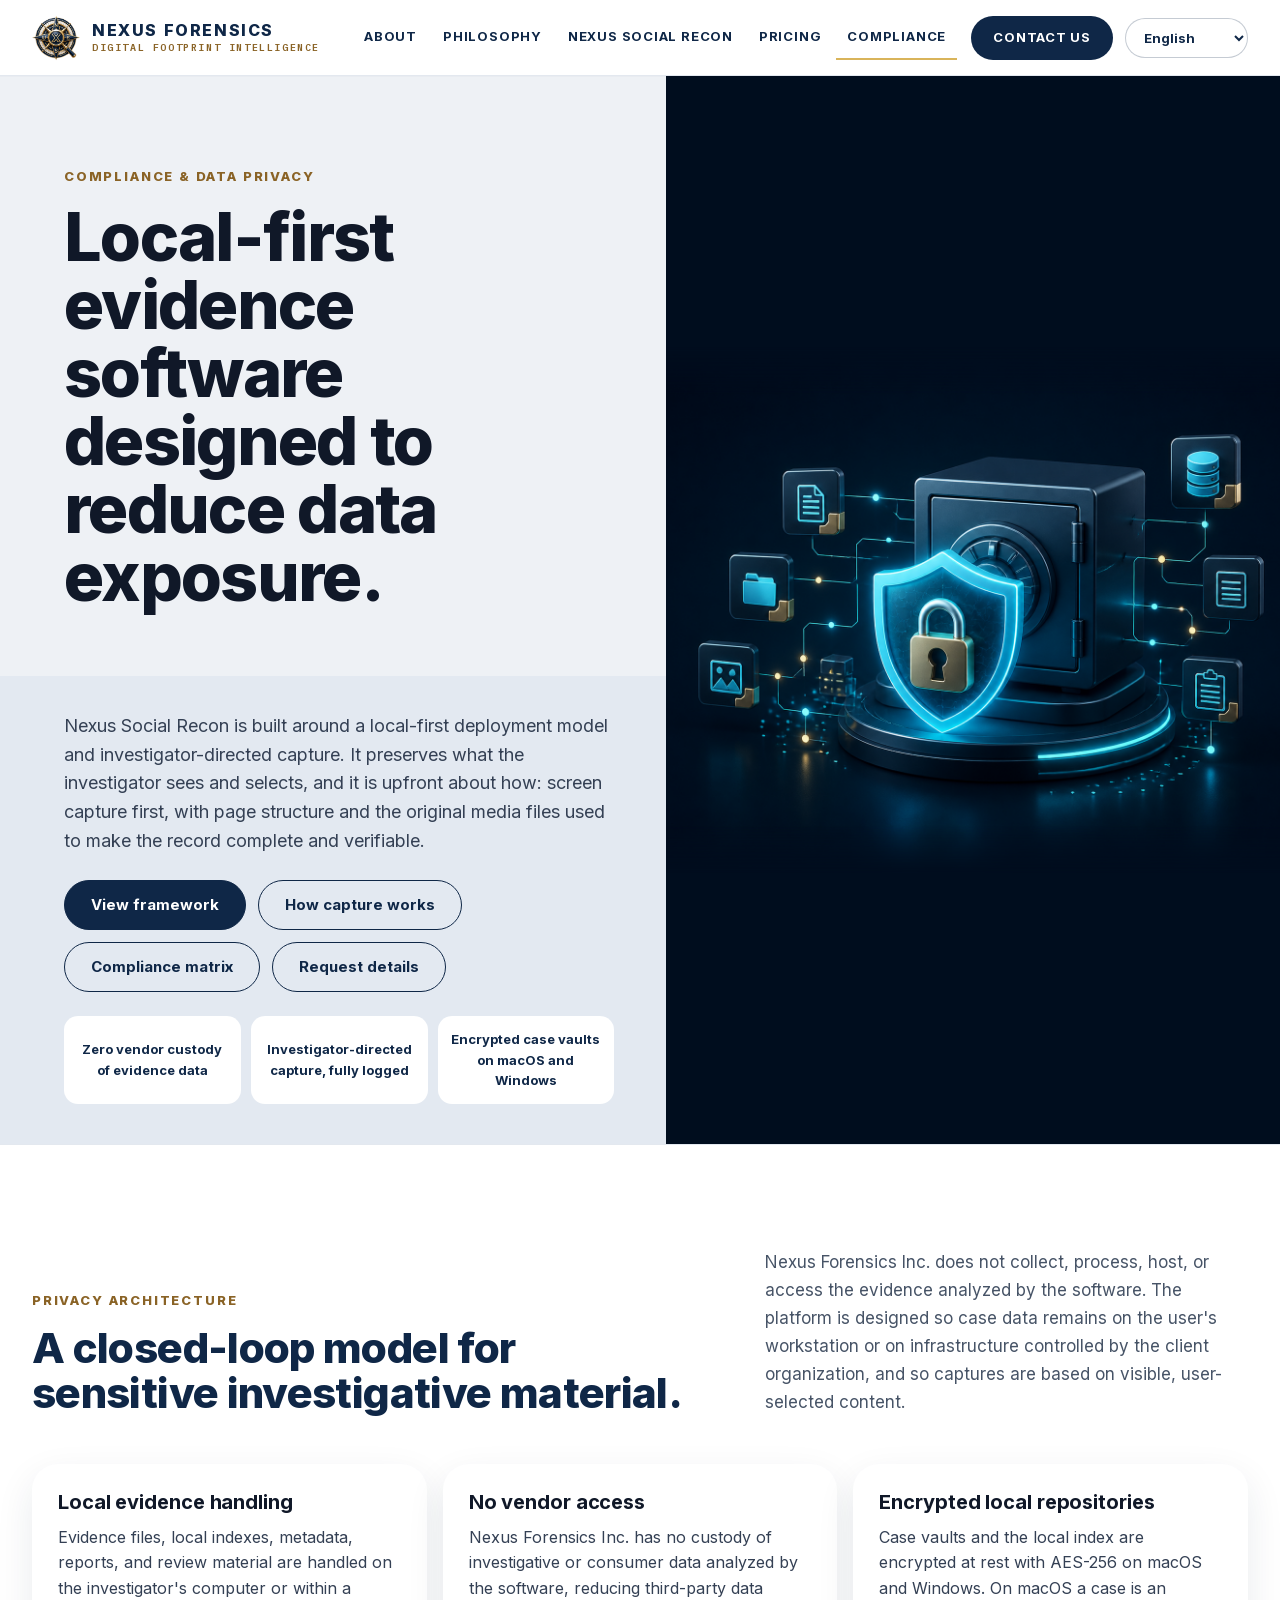
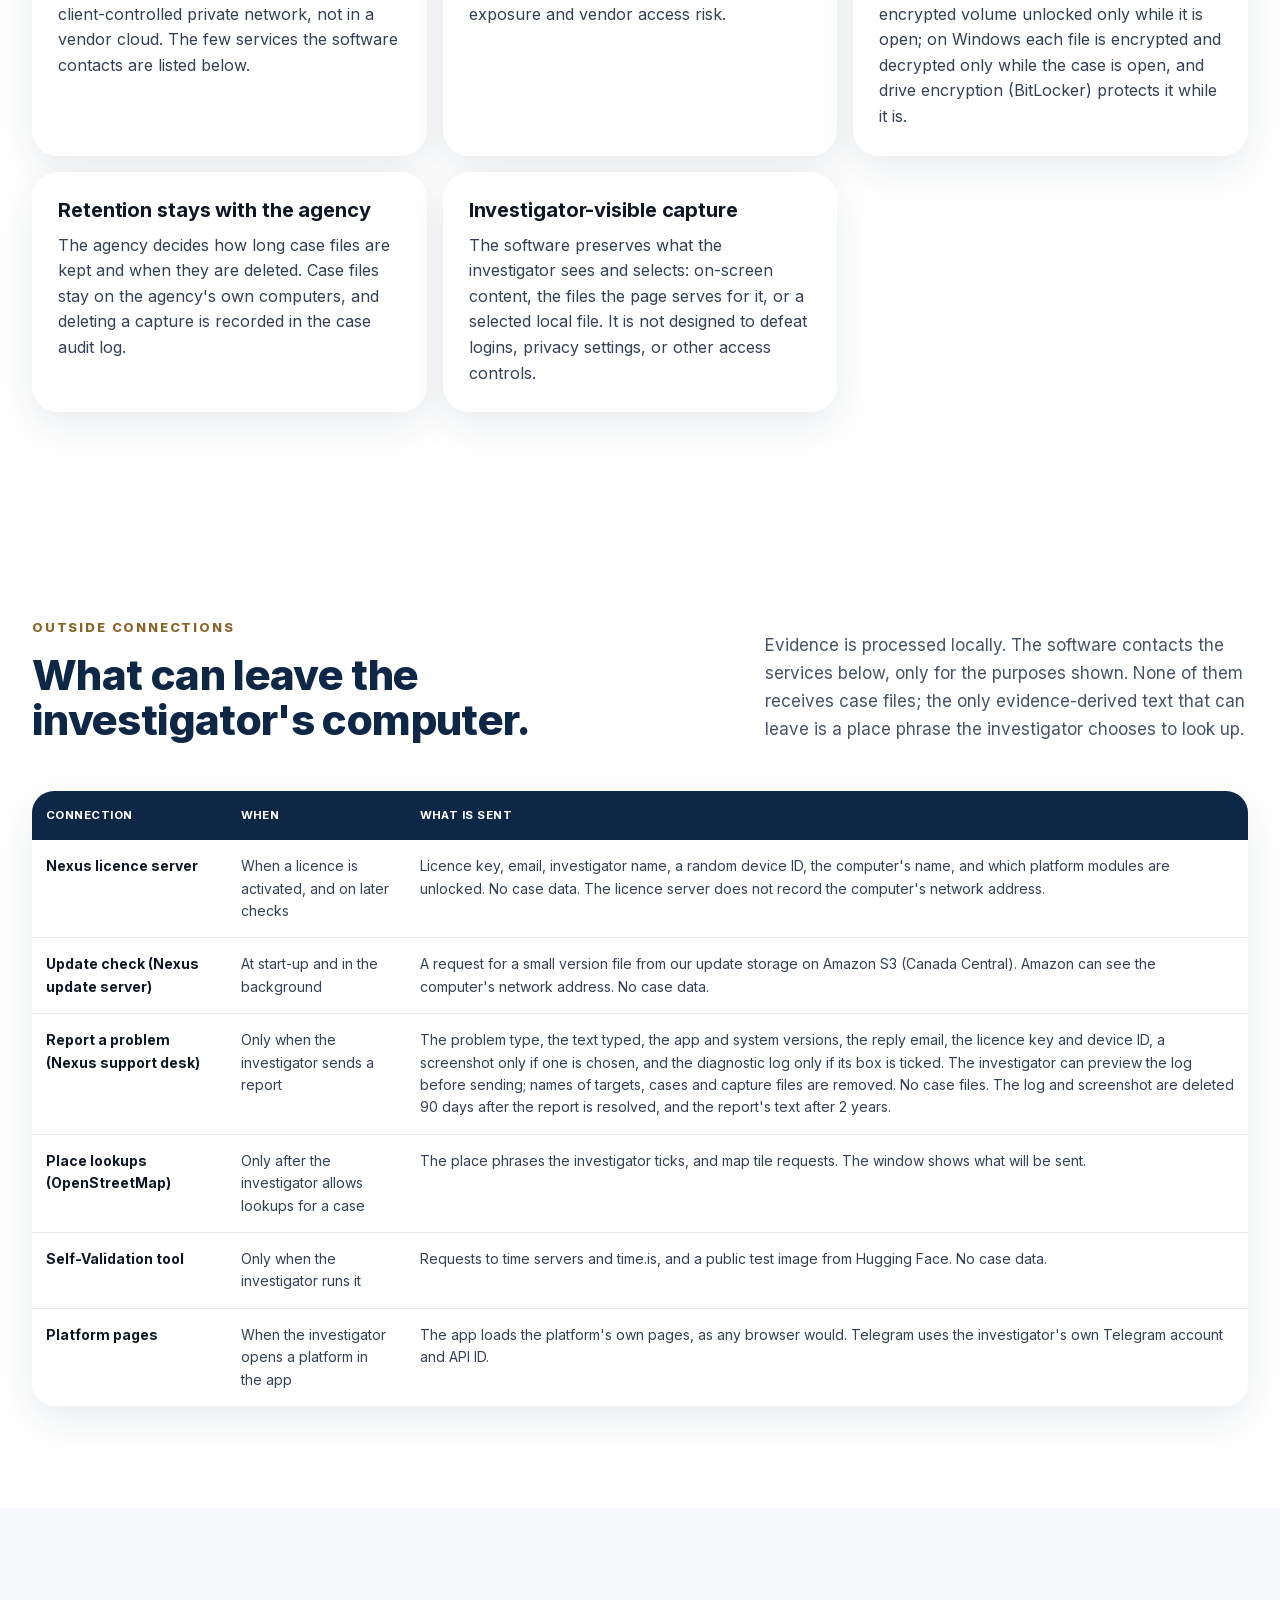
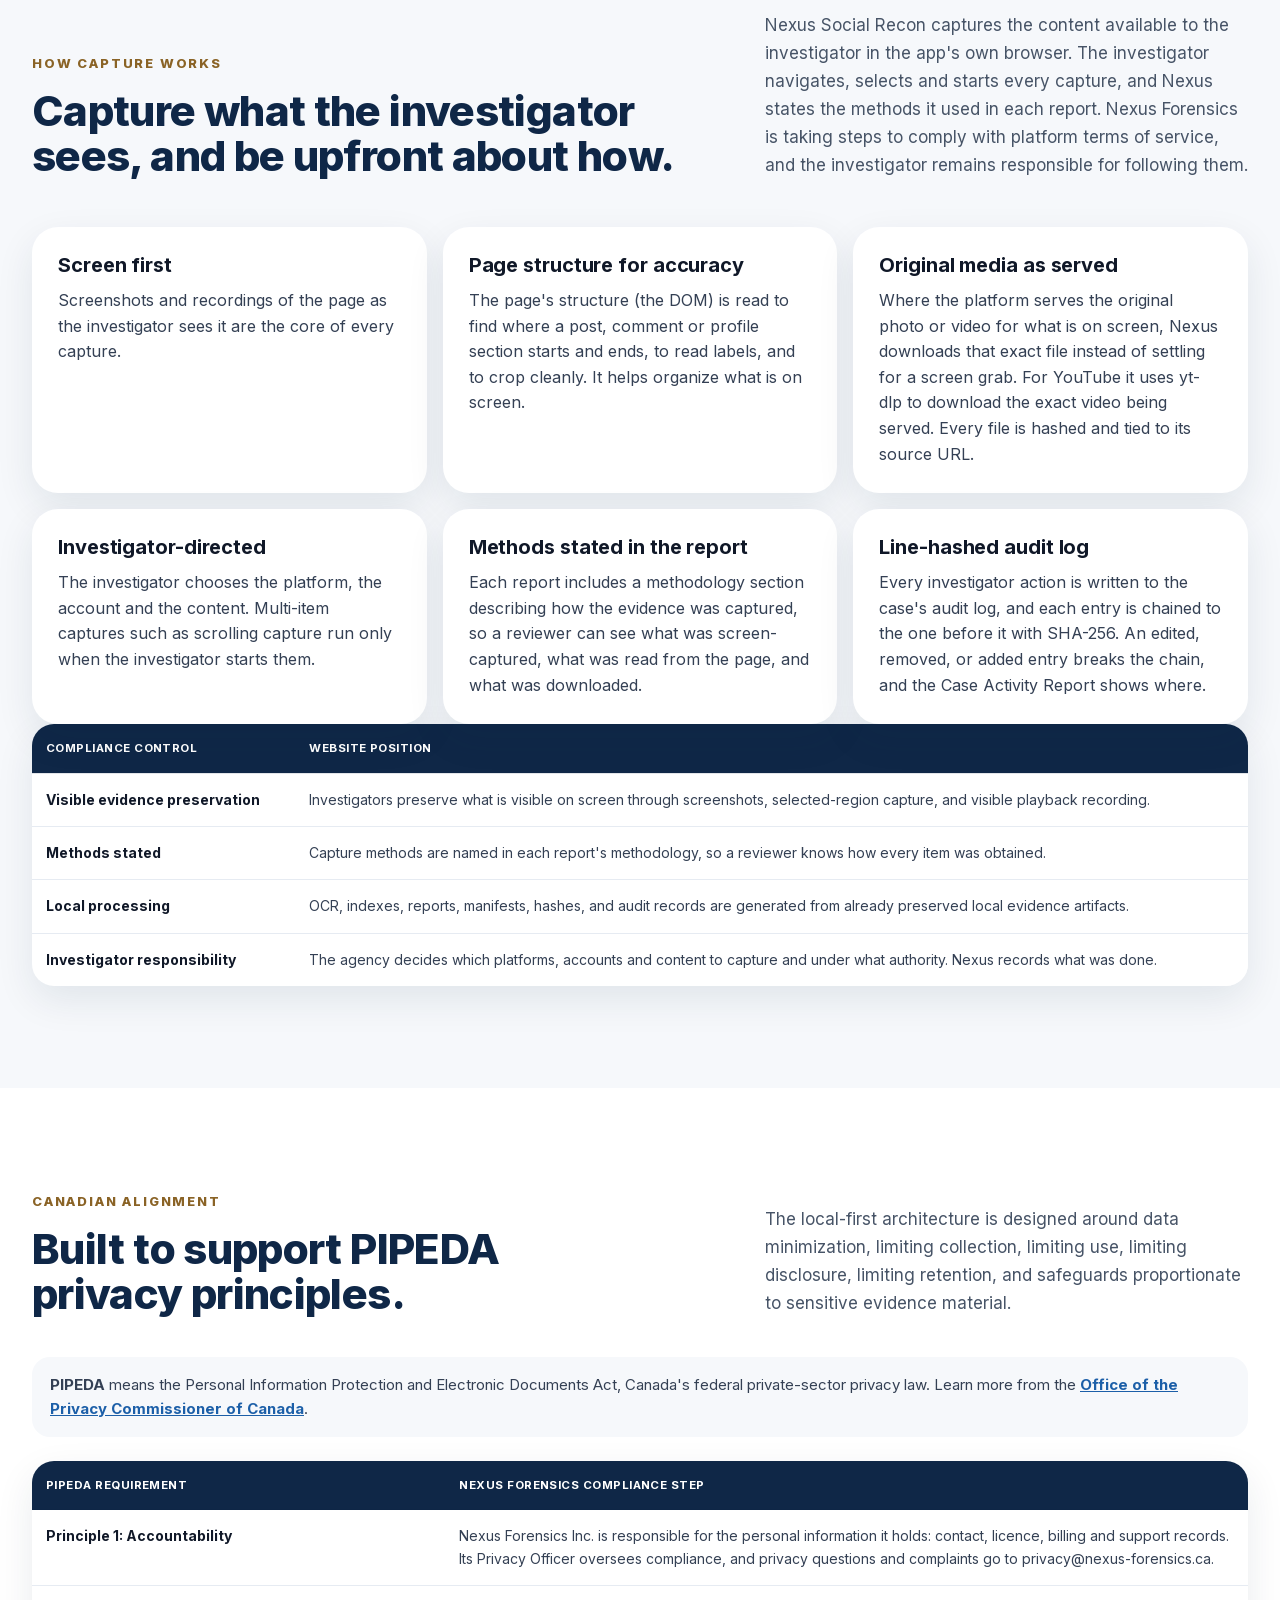
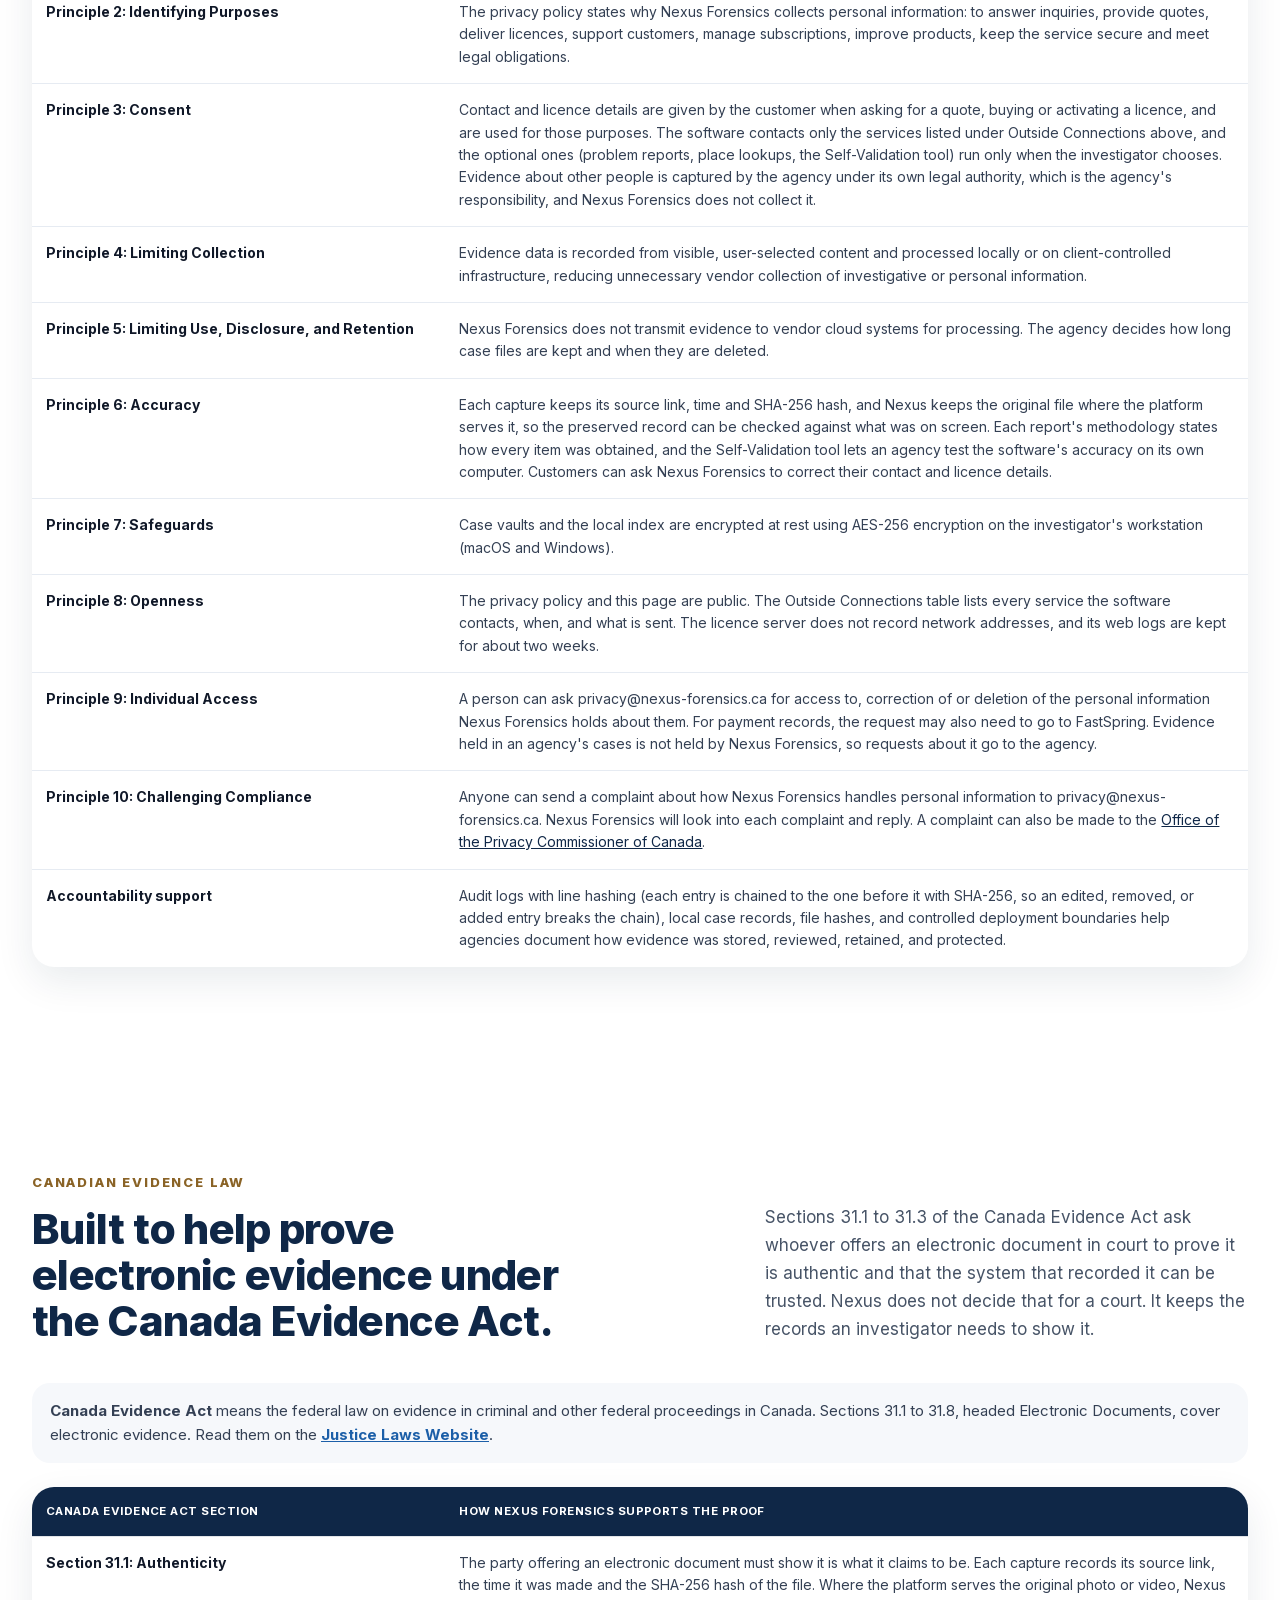
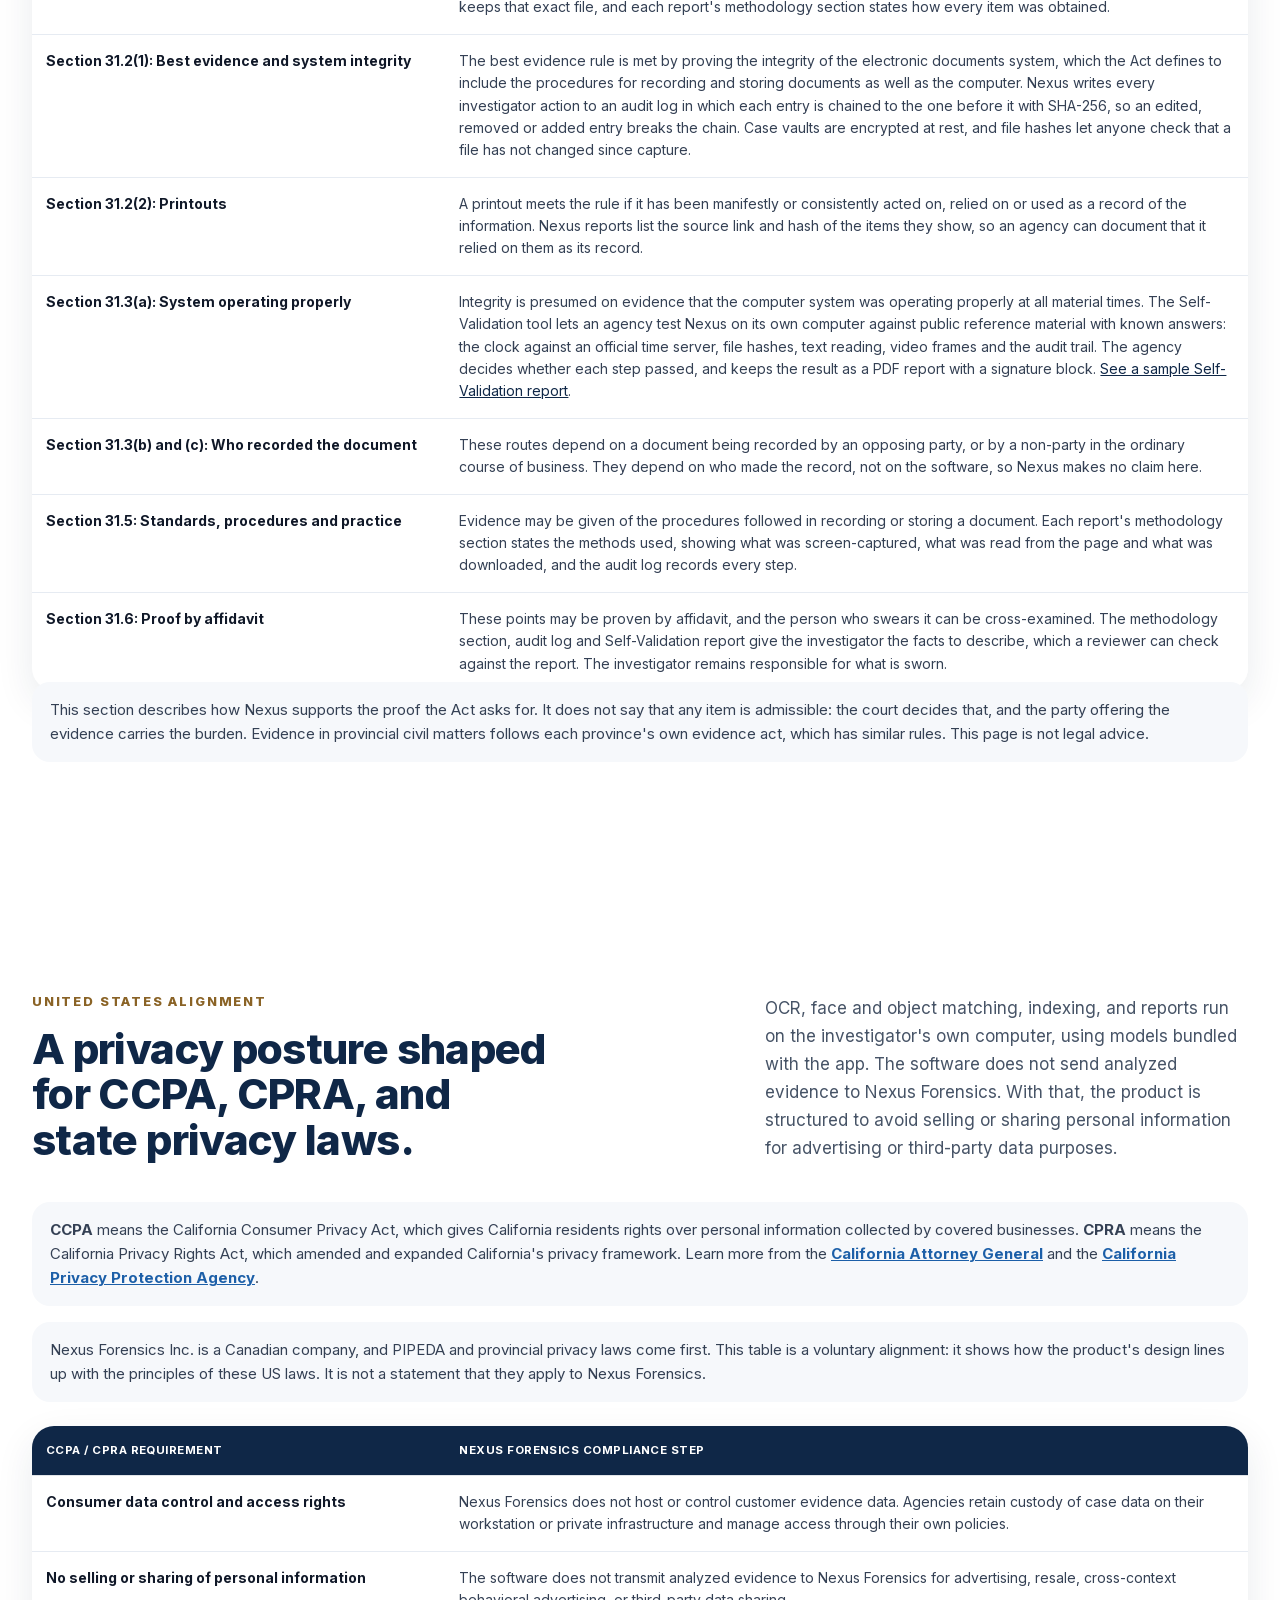
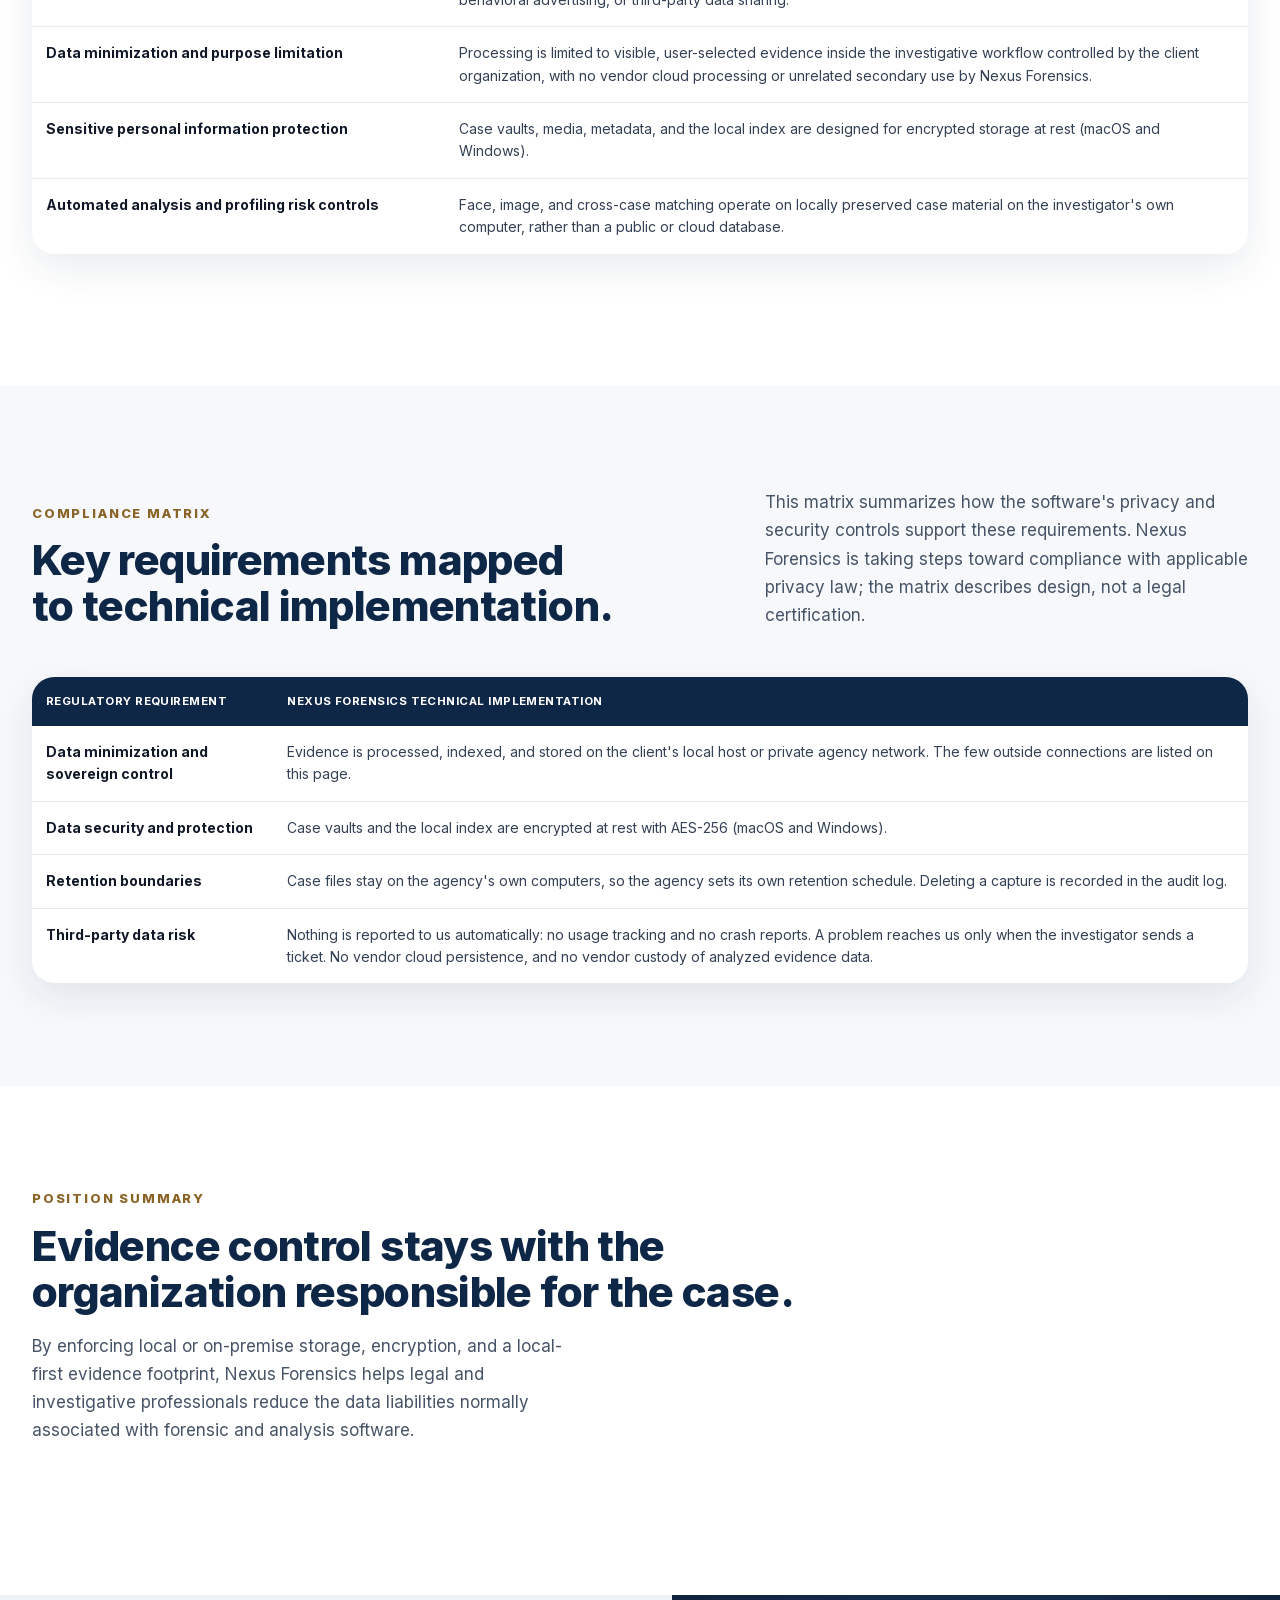
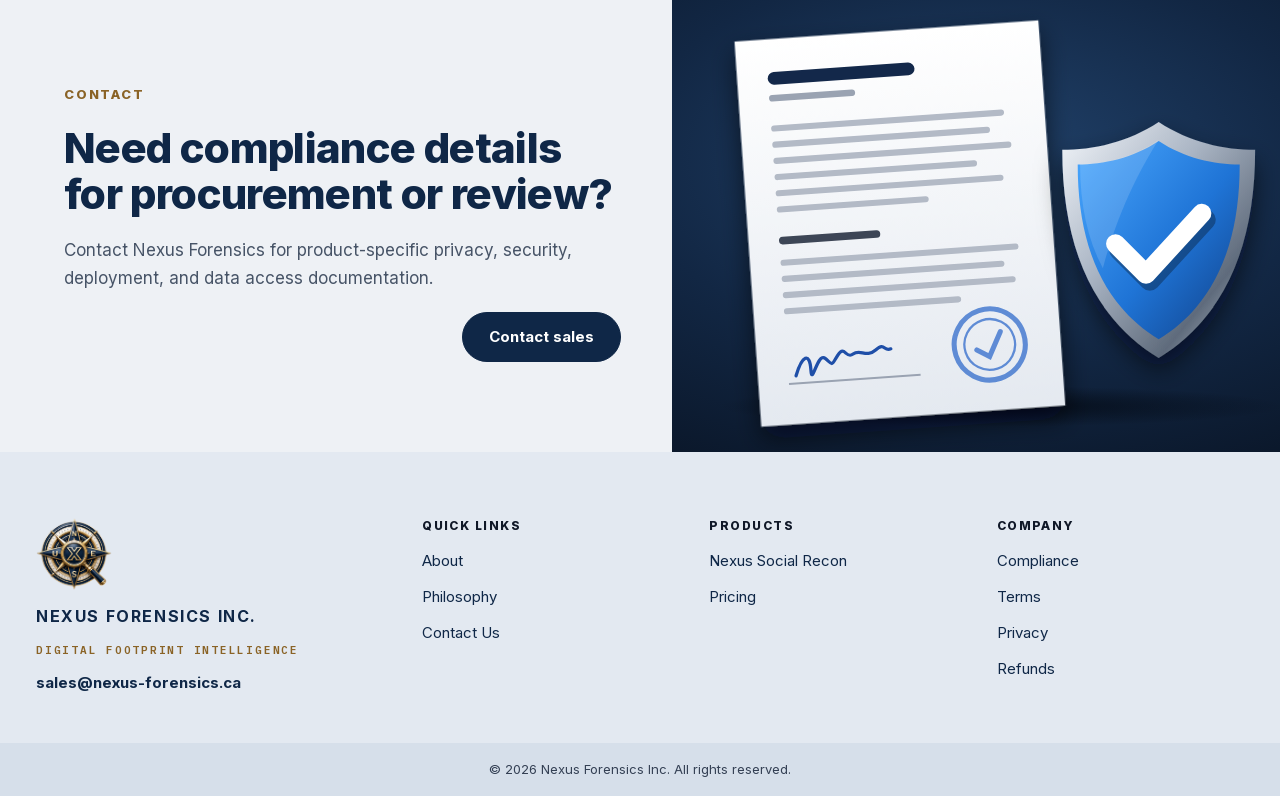
==== commit fe031d11: "Privacy: CCPA/CPRA as voluntary alignment, no-cookies paragraph, fonts served from the site Complian" ====
--- a/compliance-data-privacy.html
+++ b/compliance-data-privacy.html
@@ -9,9 +9,8 @@
   <meta property="og:description" content="A local-first privacy and security framework for investigator-controlled evidence workflows." />
   <meta property="og:type" content="website" />
   <meta property="og:image" content="assets/nexus-forensics-logo-white-20260909-transparent.png" />
-  <link rel="preconnect" href="https://fonts.googleapis.com" />
-  <link rel="preconnect" href="https://fonts.gstatic.com" crossorigin />
-  <link href="https://fonts.googleapis.com/css2?family=IBM+Plex+Mono:wght@500;600;700&family=Inter:wght@400;500;600;700;800&display=swap" rel="stylesheet" />
+  <link rel="preload" href="assets/fonts/inter-latin-variable.woff2" as="font" type="font/woff2" crossorigin />
+  <link rel="stylesheet" href="assets/fonts.css?v=20261116-01" />
   <link rel="stylesheet" href="assets/site.css?v=20261114-01" />
   <link rel="stylesheet" href="assets/site-layout.css?v=20261116-2" />
 </head>
@@ -373,6 +372,7 @@
           <p class="lead">OCR, face and object matching, indexing, and reports run on the investigator's own computer, using models bundled with the app. The software does not send analyzed evidence to Nexus Forensics. With that, the product is structured to avoid selling or sharing personal information for advertising or third-party data purposes.</p>
         </div>
         <p class="legal-reference"><strong>CCPA</strong> means the California Consumer Privacy Act, which gives California residents rights over personal information collected by covered businesses. <strong>CPRA</strong> means the California Privacy Rights Act, which amended and expanded California's privacy framework. Learn more from the <a href="https://oag.ca.gov/privacy/ccpa" target="_blank" rel="noopener">California Attorney General</a> and the <a href="https://cppa.ca.gov/regulations/" target="_blank" rel="noopener">California Privacy Protection Agency</a>.</p>
+        <p class="legal-reference">Nexus Forensics Inc. is a Canadian company, and PIPEDA and provincial privacy laws come first. This table is a voluntary alignment: it shows how the product's design lines up with the principles of these US laws. It is not a statement that they apply to Nexus Forensics.</p>
         <div class="comparison privacy-law-chart">
           <table>
             <thead>
@@ -500,7 +500,7 @@
     </div>
     <div class="v2-footer-bar">© 2026 Nexus Forensics Inc. All rights reserved.</div>
   </footer>
-  <script src="assets/site-language.js?v=20261116-07" defer></script>
+  <script src="assets/site-language.js?v=20261116-09" defer></script>
   <script src="assets/site-lightbox.js?v=20261114-02" defer></script>
 </body>
 </html>
--- a/assets/fonts.css
+++ b/assets/fonts.css
@@ -0,0 +1,34 @@
+/* Fonts served from this site (no request to Google). Latin set: covers English, French and Spanish.
+   Inter: variable font, weights 400-800. IBM Plex Mono: 500, 600, 700. Both are under the SIL Open Font License 1.1 (see fonts/NOTICE.txt). */
+@font-face {
+  font-family: "Inter";
+  font-style: normal;
+  font-weight: 400 800;
+  font-display: swap;
+  src: url("fonts/inter-latin-variable.woff2") format("woff2");
+  unicode-range: U+0000-00FF, U+0131, U+0152-0153, U+02BB-02BC, U+02C6, U+02DA, U+02DC, U+0304, U+0308, U+0329, U+2000-206F, U+20AC, U+2122, U+2191, U+2193, U+2212, U+2215, U+FEFF, U+FFFD;
+}
+@font-face {
+  font-family: "IBM Plex Mono";
+  font-style: normal;
+  font-weight: 500;
+  font-display: swap;
+  src: url("fonts/ibm-plex-mono-500-latin.woff2") format("woff2");
+  unicode-range: U+0000-00FF, U+0131, U+0152-0153, U+02BB-02BC, U+02C6, U+02DA, U+02DC, U+0304, U+0308, U+0329, U+2000-206F, U+20AC, U+2122, U+2191, U+2193, U+2212, U+2215, U+FEFF, U+FFFD;
+}
+@font-face {
+  font-family: "IBM Plex Mono";
+  font-style: normal;
+  font-weight: 600;
+  font-display: swap;
+  src: url("fonts/ibm-plex-mono-600-latin.woff2") format("woff2");
+  unicode-range: U+0000-00FF, U+0131, U+0152-0153, U+02BB-02BC, U+02C6, U+02DA, U+02DC, U+0304, U+0308, U+0329, U+2000-206F, U+20AC, U+2122, U+2191, U+2193, U+2212, U+2215, U+FEFF, U+FFFD;
+}
+@font-face {
+  font-family: "IBM Plex Mono";
+  font-style: normal;
+  font-weight: 700;
+  font-display: swap;
+  src: url("fonts/ibm-plex-mono-700-latin.woff2") format("woff2");
+  unicode-range: U+0000-00FF, U+0131, U+0152-0153, U+02BB-02BC, U+02C6, U+02DA, U+02DC, U+0304, U+0308, U+0329, U+2000-206F, U+20AC, U+2122, U+2191, U+2193, U+2212, U+2215, U+FEFF, U+FFFD;
+}
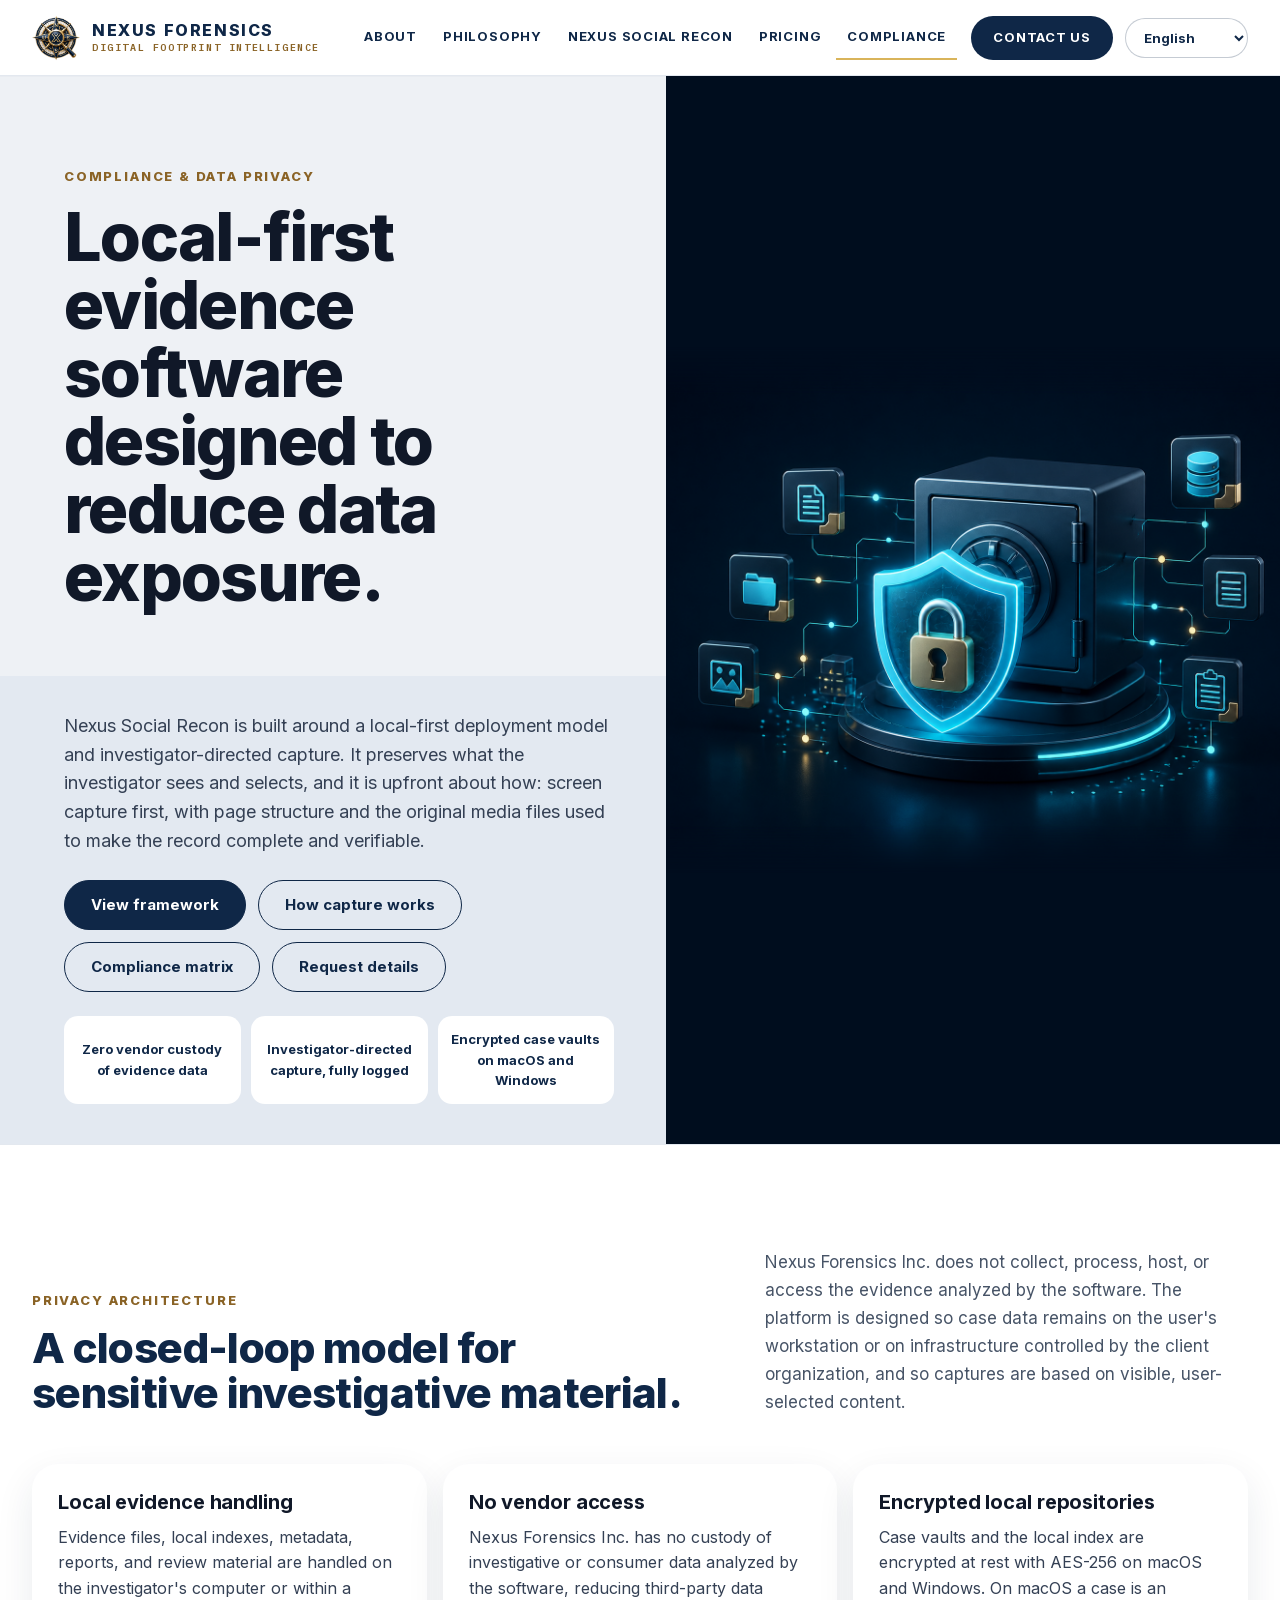
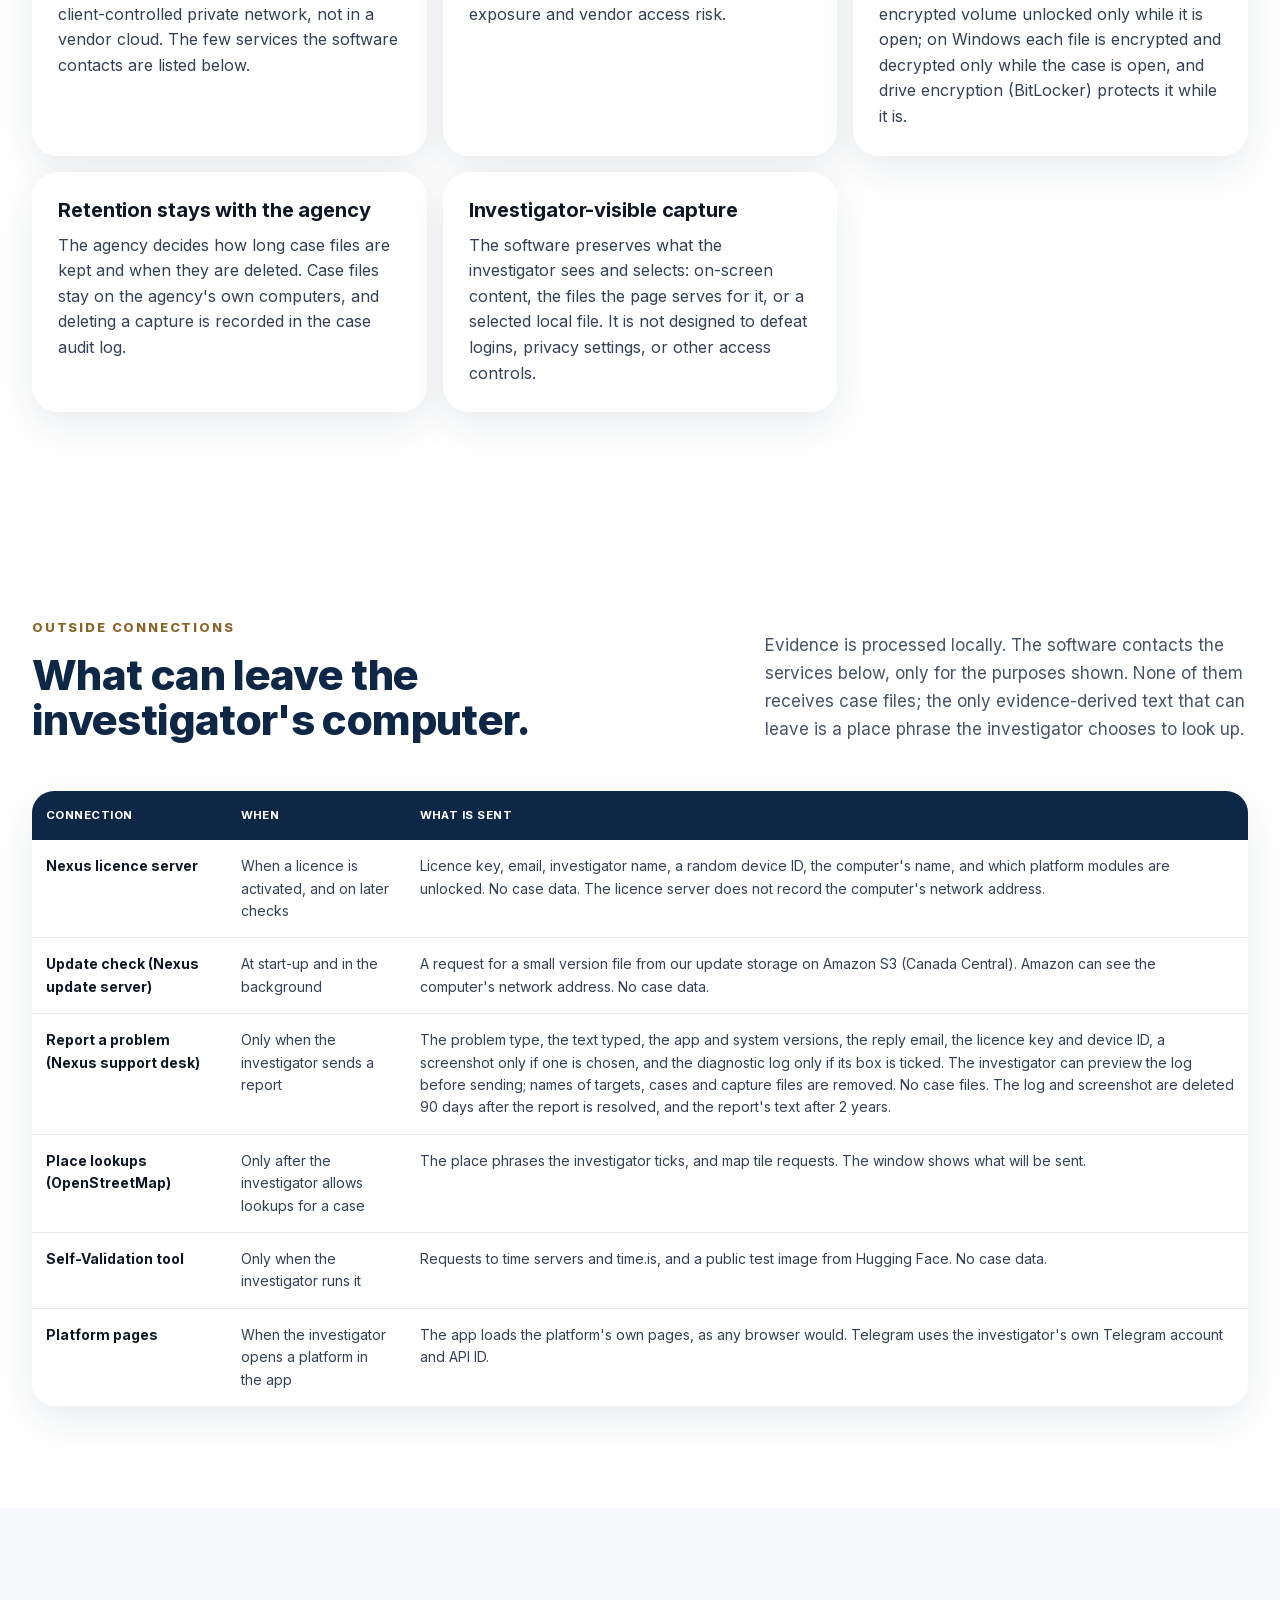
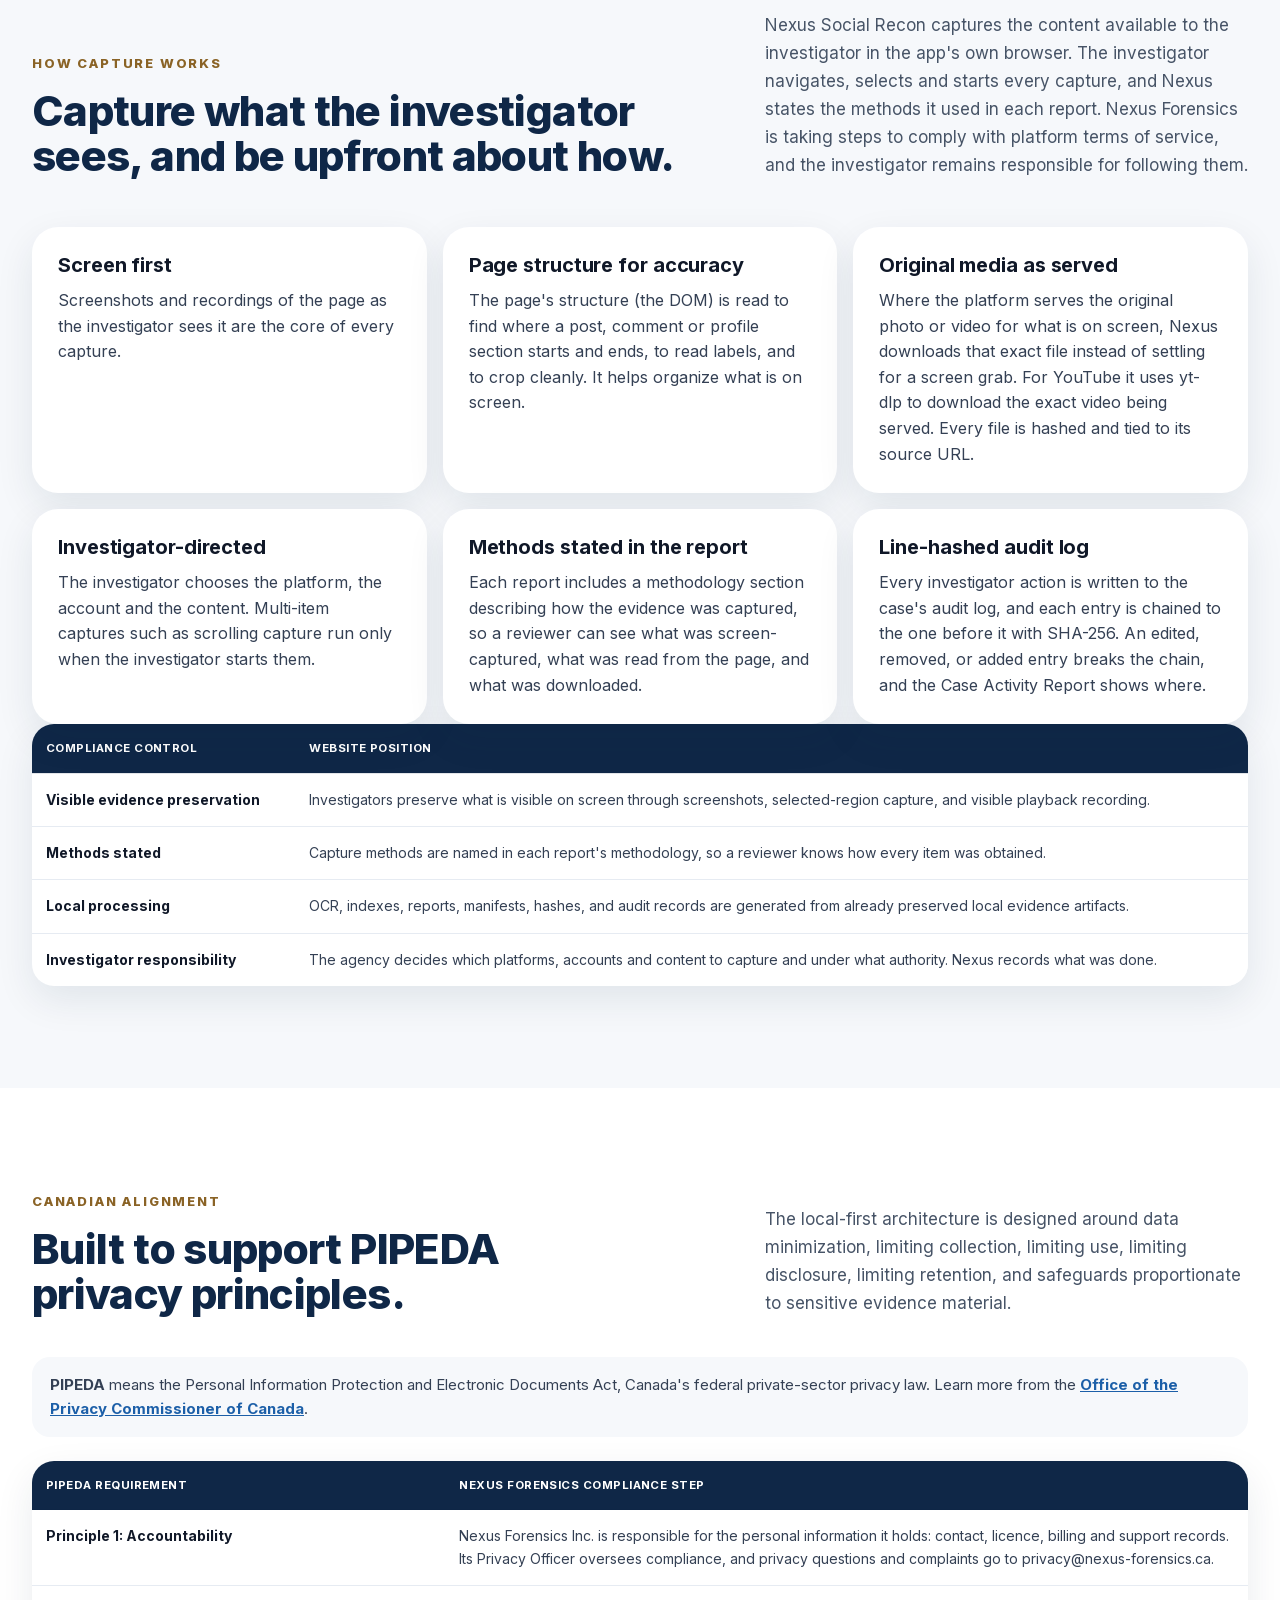
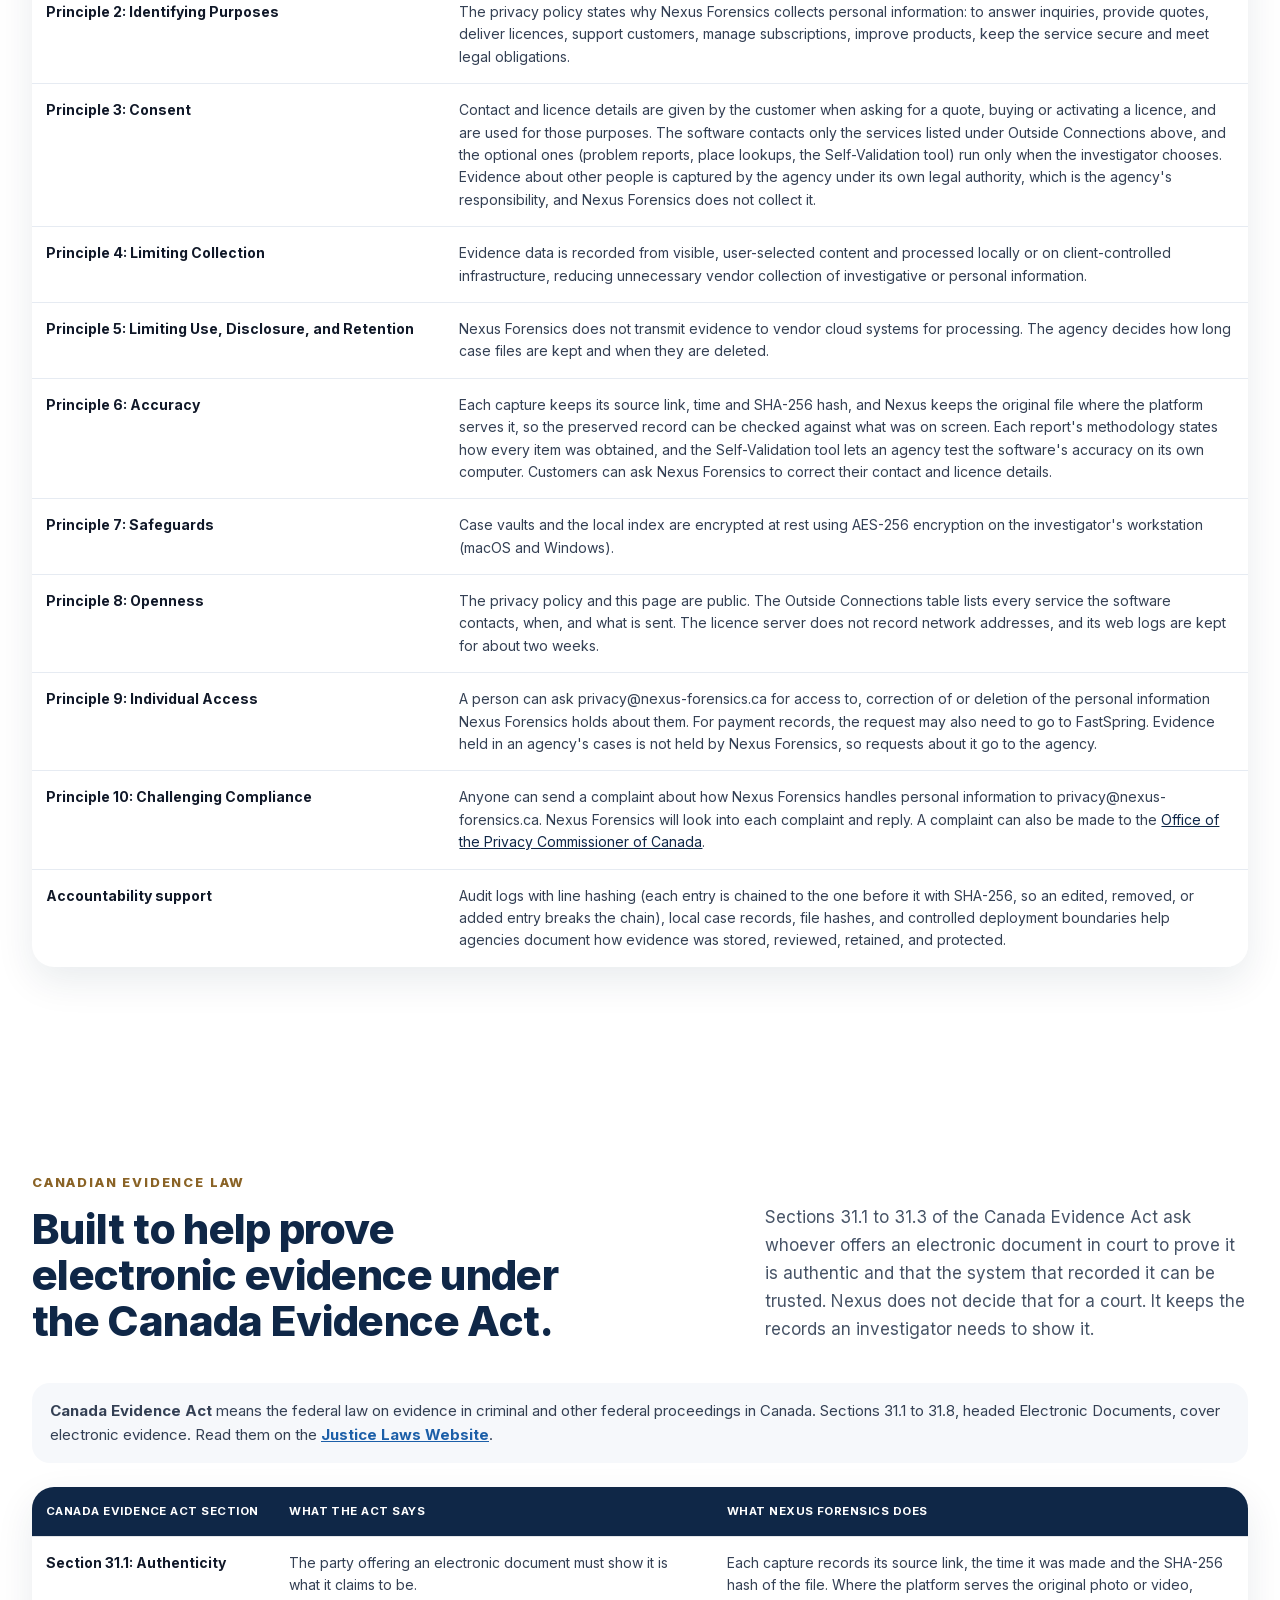
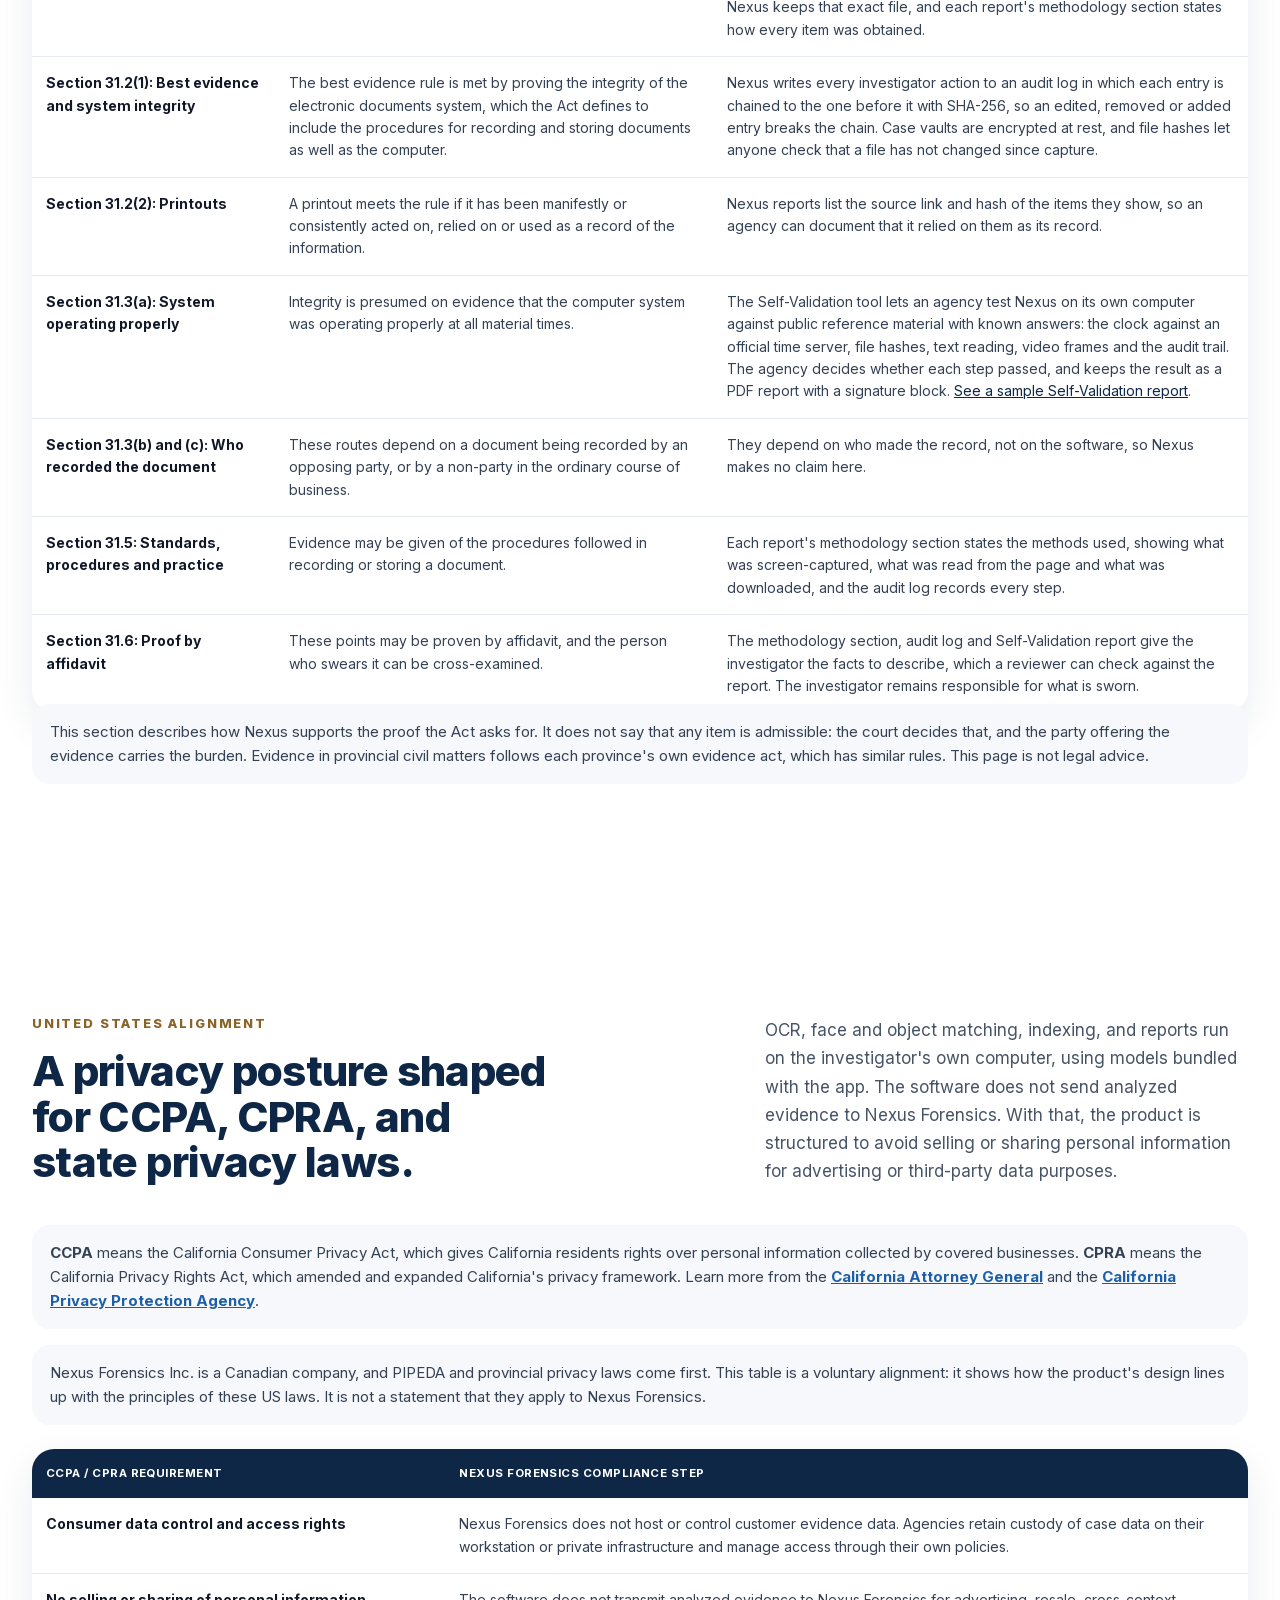
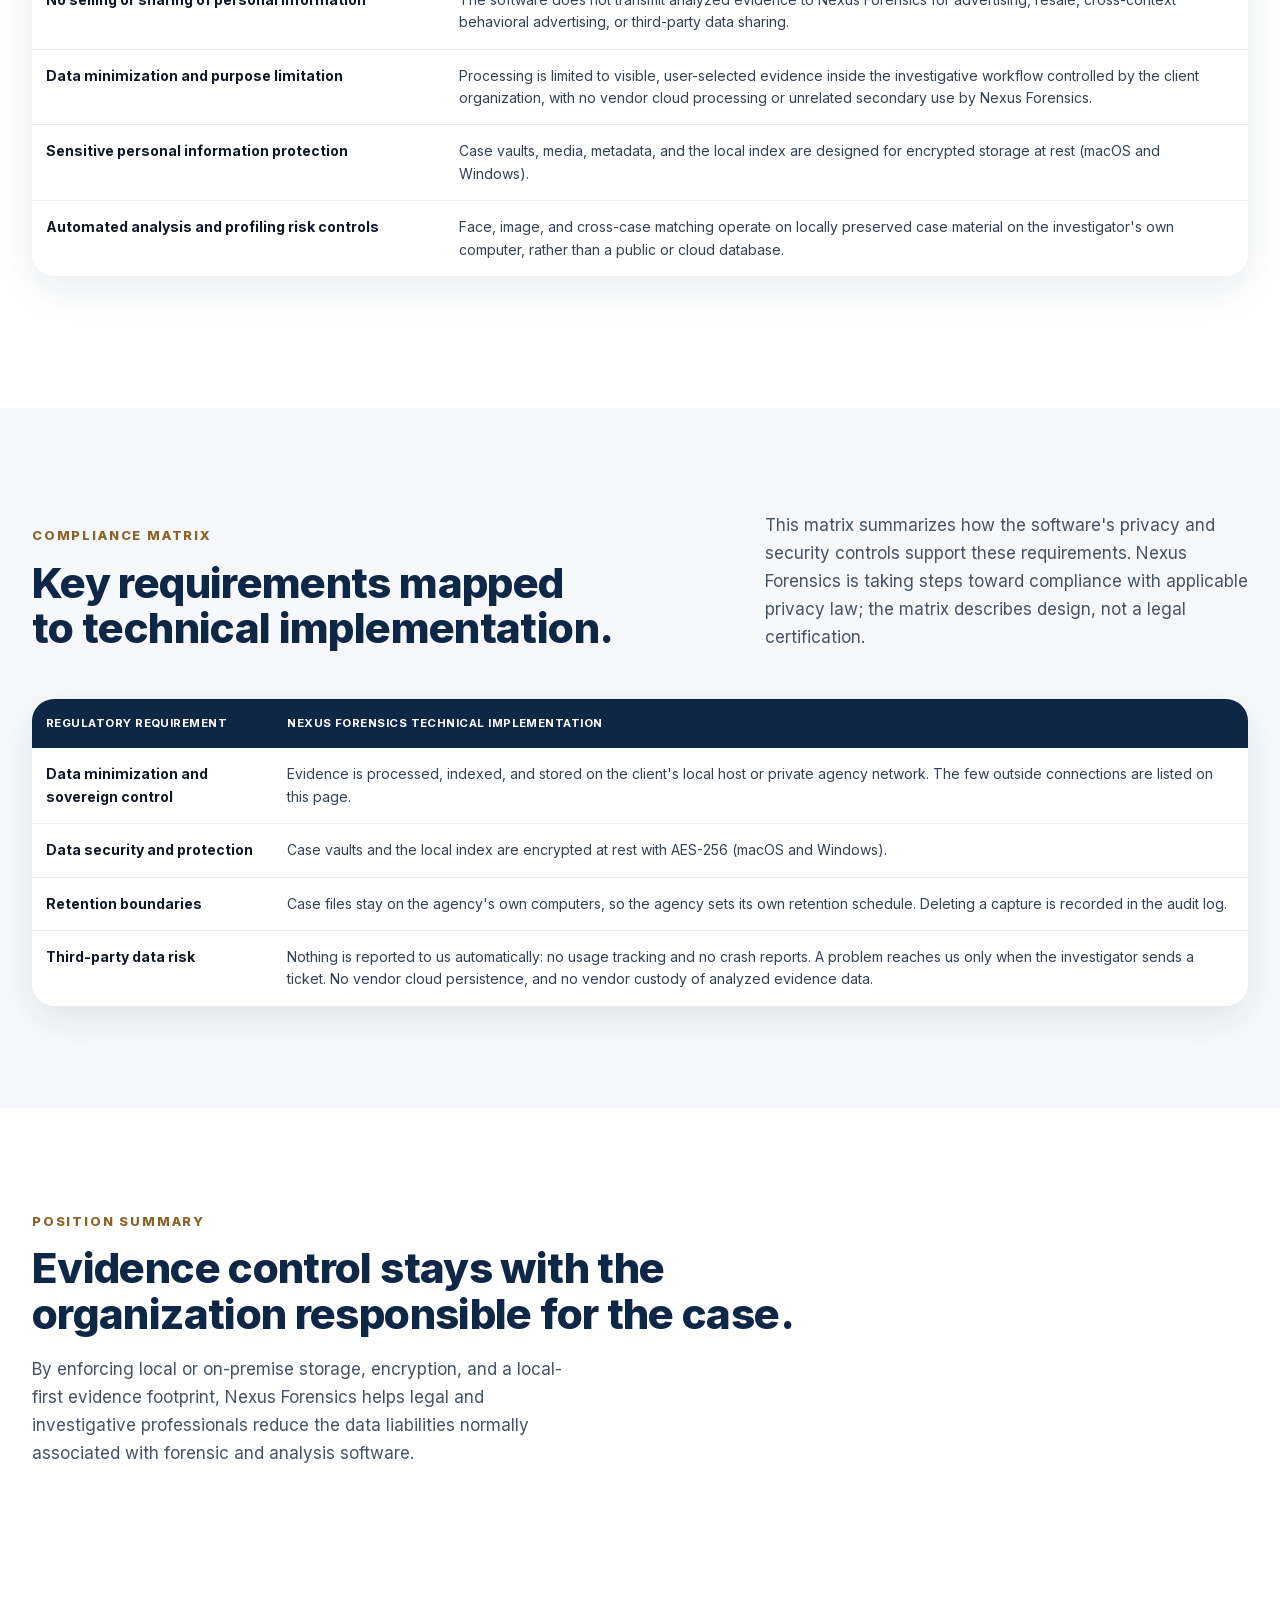
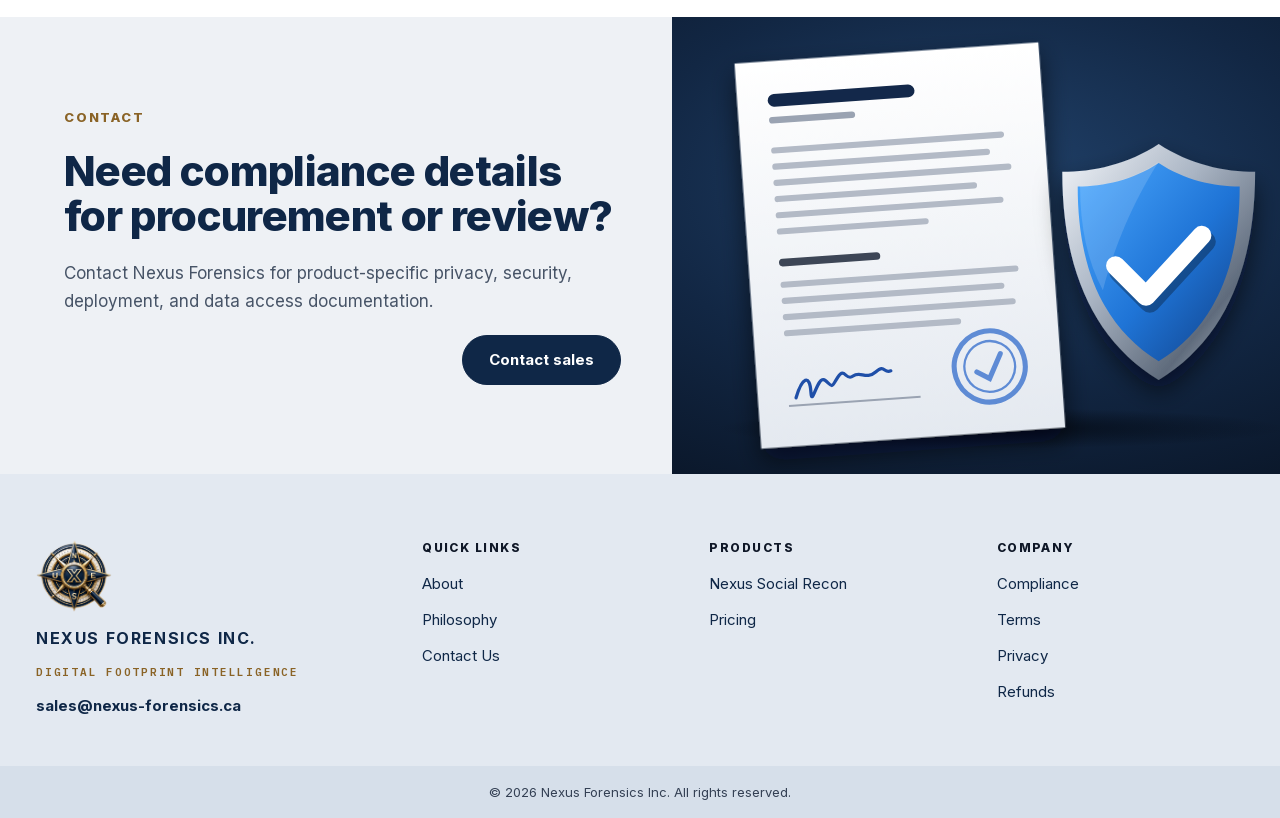
==== commit 8c4ff432: "Compliance: Canada Evidence Act table split into what the Act says and what Nexus does Three columns" ====
--- a/compliance-data-privacy.html
+++ b/compliance-data-privacy.html
@@ -12,7 +12,7 @@
   <link rel="preload" href="assets/fonts/inter-latin-variable.woff2" as="font" type="font/woff2" crossorigin />
   <link rel="stylesheet" href="assets/fonts.css?v=20261116-01" />
   <link rel="stylesheet" href="assets/site.css?v=20261114-01" />
-  <link rel="stylesheet" href="assets/site-layout.css?v=20261116-2" />
+  <link rel="stylesheet" href="assets/site-layout.css?v=20261116-3" />
 </head>
 <body>
   <header class="site-header">
@@ -318,45 +318,53 @@
           <p class="lead">Sections 31.1 to 31.3 of the Canada Evidence Act ask whoever offers an electronic document in court to prove it is authentic and that the system that recorded it can be trusted. Nexus does not decide that for a court. It keeps the records an investigator needs to show it.</p>
         </div>
         <p class="legal-reference"><strong>Canada Evidence Act</strong> means the federal law on evidence in criminal and other federal proceedings in Canada. Sections 31.1 to 31.8, headed Electronic Documents, cover electronic evidence. Read them on the <a href="https://laws-lois.justice.gc.ca/eng/acts/c-5/" target="_blank" rel="noopener">Justice Laws Website</a>.</p>
-        <div class="comparison pipeda-chart">
+        <div class="comparison cea-chart">
           <table>
             <thead>
               <tr>
                 <th>Canada Evidence Act Section</th>
-                <th>How Nexus Forensics Supports the Proof</th>
+                <th>What the Act Says</th>
+                <th>What Nexus Forensics Does</th>
               </tr>
             </thead>
             <tbody>
               <tr>
                 <td>Section 31.1: Authenticity</td>
-                <td>The party offering an electronic document must show it is what it claims to be. Each capture records its source link, the time it was made and the SHA-256 hash of the file. Where the platform serves the original photo or video, Nexus keeps that exact file, and each report's methodology section states how every item was obtained.</td>
+                <td>The party offering an electronic document must show it is what it claims to be.</td>
+                <td>Each capture records its source link, the time it was made and the SHA-256 hash of the file. Where the platform serves the original photo or video, Nexus keeps that exact file, and each report's methodology section states how every item was obtained.</td>
               </tr>
               <tr>
                 <td>Section 31.2(1): Best evidence and system integrity</td>
-                <td>The best evidence rule is met by proving the integrity of the electronic documents system, which the Act defines to include the procedures for recording and storing documents as well as the computer. Nexus writes every investigator action to an audit log in which each entry is chained to the one before it with SHA-256, so an edited, removed or added entry breaks the chain. Case vaults are encrypted at rest, and file hashes let anyone check that a file has not changed since capture.</td>
+                <td>The best evidence rule is met by proving the integrity of the electronic documents system, which the Act defines to include the procedures for recording and storing documents as well as the computer.</td>
+                <td>Nexus writes every investigator action to an audit log in which each entry is chained to the one before it with SHA-256, so an edited, removed or added entry breaks the chain. Case vaults are encrypted at rest, and file hashes let anyone check that a file has not changed since capture.</td>
               </tr>
               <tr>
                 <td>Section 31.2(2): Printouts</td>
-                <td>A printout meets the rule if it has been manifestly or consistently acted on, relied on or used as a record of the information. Nexus reports list the source link and hash of the items they show, so an agency can document that it relied on them as its record.</td>
+                <td>A printout meets the rule if it has been manifestly or consistently acted on, relied on or used as a record of the information.</td>
+                <td>Nexus reports list the source link and hash of the items they show, so an agency can document that it relied on them as its record.</td>
               </tr>
               <tr>
                 <td>Section 31.3(a): System operating properly</td>
-                <td>Integrity is presumed on evidence that the computer system was operating properly at all material times. The Self-Validation tool lets an agency test Nexus on its own computer against public reference material with known answers: the clock against an official time server, file hashes, text reading, video frames and the audit trail. The agency decides whether each step passed, and keeps the result as a PDF report with a signature block. <a href="samples/Nexus-Self-Validation-Report-sample.pdf" target="_blank" rel="noopener">See a sample Self-Validation report</a>.</td>
+                <td>Integrity is presumed on evidence that the computer system was operating properly at all material times.</td>
+                <td>The Self-Validation tool lets an agency test Nexus on its own computer against public reference material with known answers: the clock against an official time server, file hashes, text reading, video frames and the audit trail. The agency decides whether each step passed, and keeps the result as a PDF report with a signature block. <a href="samples/Nexus-Self-Validation-Report-sample.pdf" target="_blank" rel="noopener">See a sample Self-Validation report</a>.</td>
               </tr>
               <tr>
                 <td>Section 31.3(b) and (c): Who recorded the document</td>
-                <td>These routes depend on a document being recorded by an opposing party, or by a non-party in the ordinary course of business. They depend on who made the record, not on the software, so Nexus makes no claim here.</td>
+                <td>These routes depend on a document being recorded by an opposing party, or by a non-party in the ordinary course of business.</td>
+                <td>They depend on who made the record, not on the software, so Nexus makes no claim here.</td>
               </tr>
               <tr>
                 <td>Section 31.5: Standards, procedures and practice</td>
-                <td>Evidence may be given of the procedures followed in recording or storing a document. Each report's methodology section states the methods used, showing what was screen-captured, what was read from the page and what was downloaded, and the audit log records every step.</td>
+                <td>Evidence may be given of the procedures followed in recording or storing a document.</td>
+                <td>Each report's methodology section states the methods used, showing what was screen-captured, what was read from the page and what was downloaded, and the audit log records every step.</td>
               </tr>
               <tr>
                 <td>Section 31.6: Proof by affidavit</td>
-                <td>These points may be proven by affidavit, and the person who swears it can be cross-examined. The methodology section, audit log and Self-Validation report give the investigator the facts to describe, which a reviewer can check against the report. The investigator remains responsible for what is sworn.</td>
+                <td>These points may be proven by affidavit, and the person who swears it can be cross-examined.</td>
+                <td>The methodology section, audit log and Self-Validation report give the investigator the facts to describe, which a reviewer can check against the report. The investigator remains responsible for what is sworn.</td>
               </tr>
             </tbody>
-          </table>
+</table>
         </div>
         <p class="legal-reference">This section describes how Nexus supports the proof the Act asks for. It does not say that any item is admissible: the court decides that, and the party offering the evidence carries the burden. Evidence in provincial civil matters follows each province's own evidence act, which has similar rules. This page is not legal advice.</p>
       </div>
@@ -500,7 +508,7 @@
     </div>
     <div class="v2-footer-bar">© 2026 Nexus Forensics Inc. All rights reserved.</div>
   </footer>
-  <script src="assets/site-language.js?v=20261116-09" defer></script>
+  <script src="assets/site-language.js?v=20261116-10" defer></script>
   <script src="assets/site-lightbox.js?v=20261114-02" defer></script>
 </body>
 </html>
--- a/assets/site-layout.css
+++ b/assets/site-layout.css
@@ -1262,3 +1262,9 @@
 }
 .v2-hero-art.is-whole .whole-stage > img.v2-art-picture { display: block; width: 100%; height: 100%; min-height: 0; max-height: none; object-fit: cover; }
 @media (max-width: 1000px) { .v2-hero-art.is-whole { aspect-ratio: 4 / 3; } }
+
+/* Canada Evidence Act table: section, what the Act says, what Nexus does */
+.cea-chart table { min-width: 900px; }
+.cea-chart th:nth-child(1), .cea-chart td:nth-child(1) { width: 20%; }
+.cea-chart th:nth-child(2), .cea-chart td:nth-child(2) { width: 36%; }
+.cea-chart th:nth-child(3), .cea-chart td:nth-child(3) { width: 44%; }
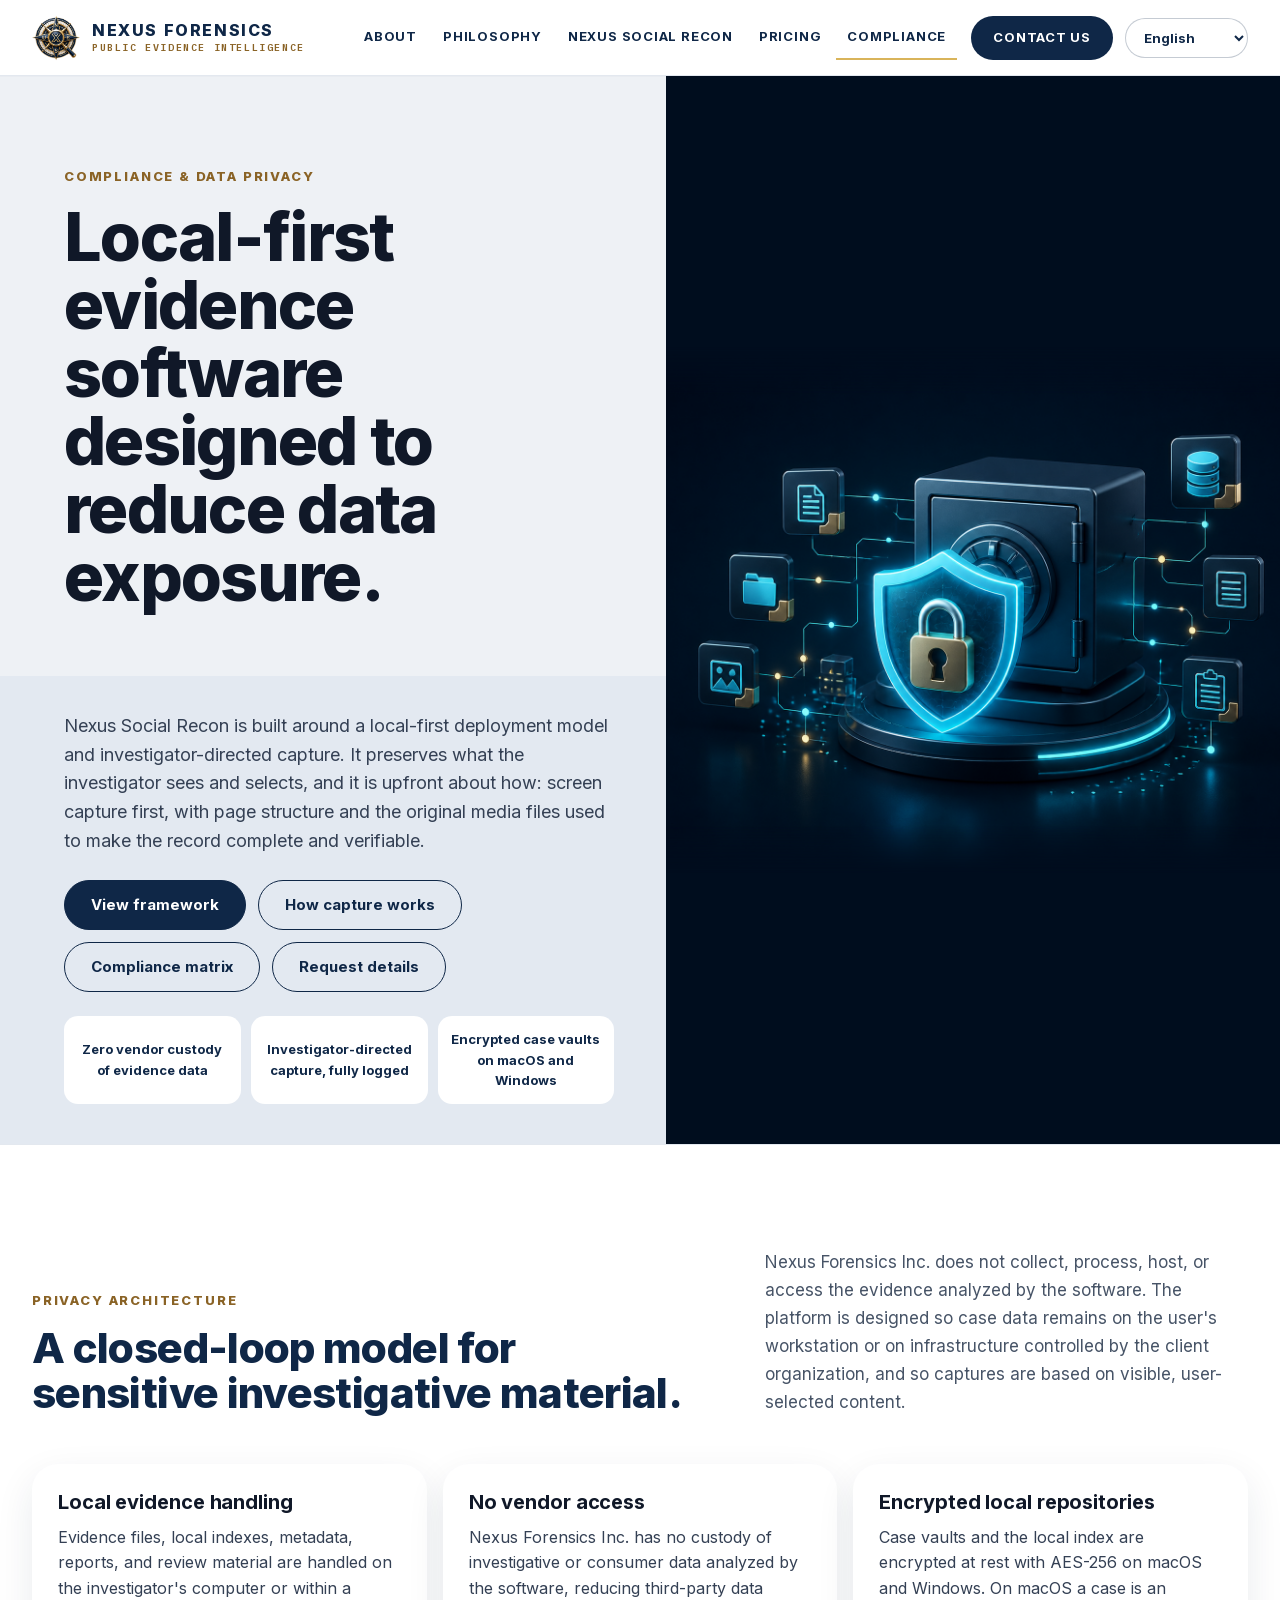
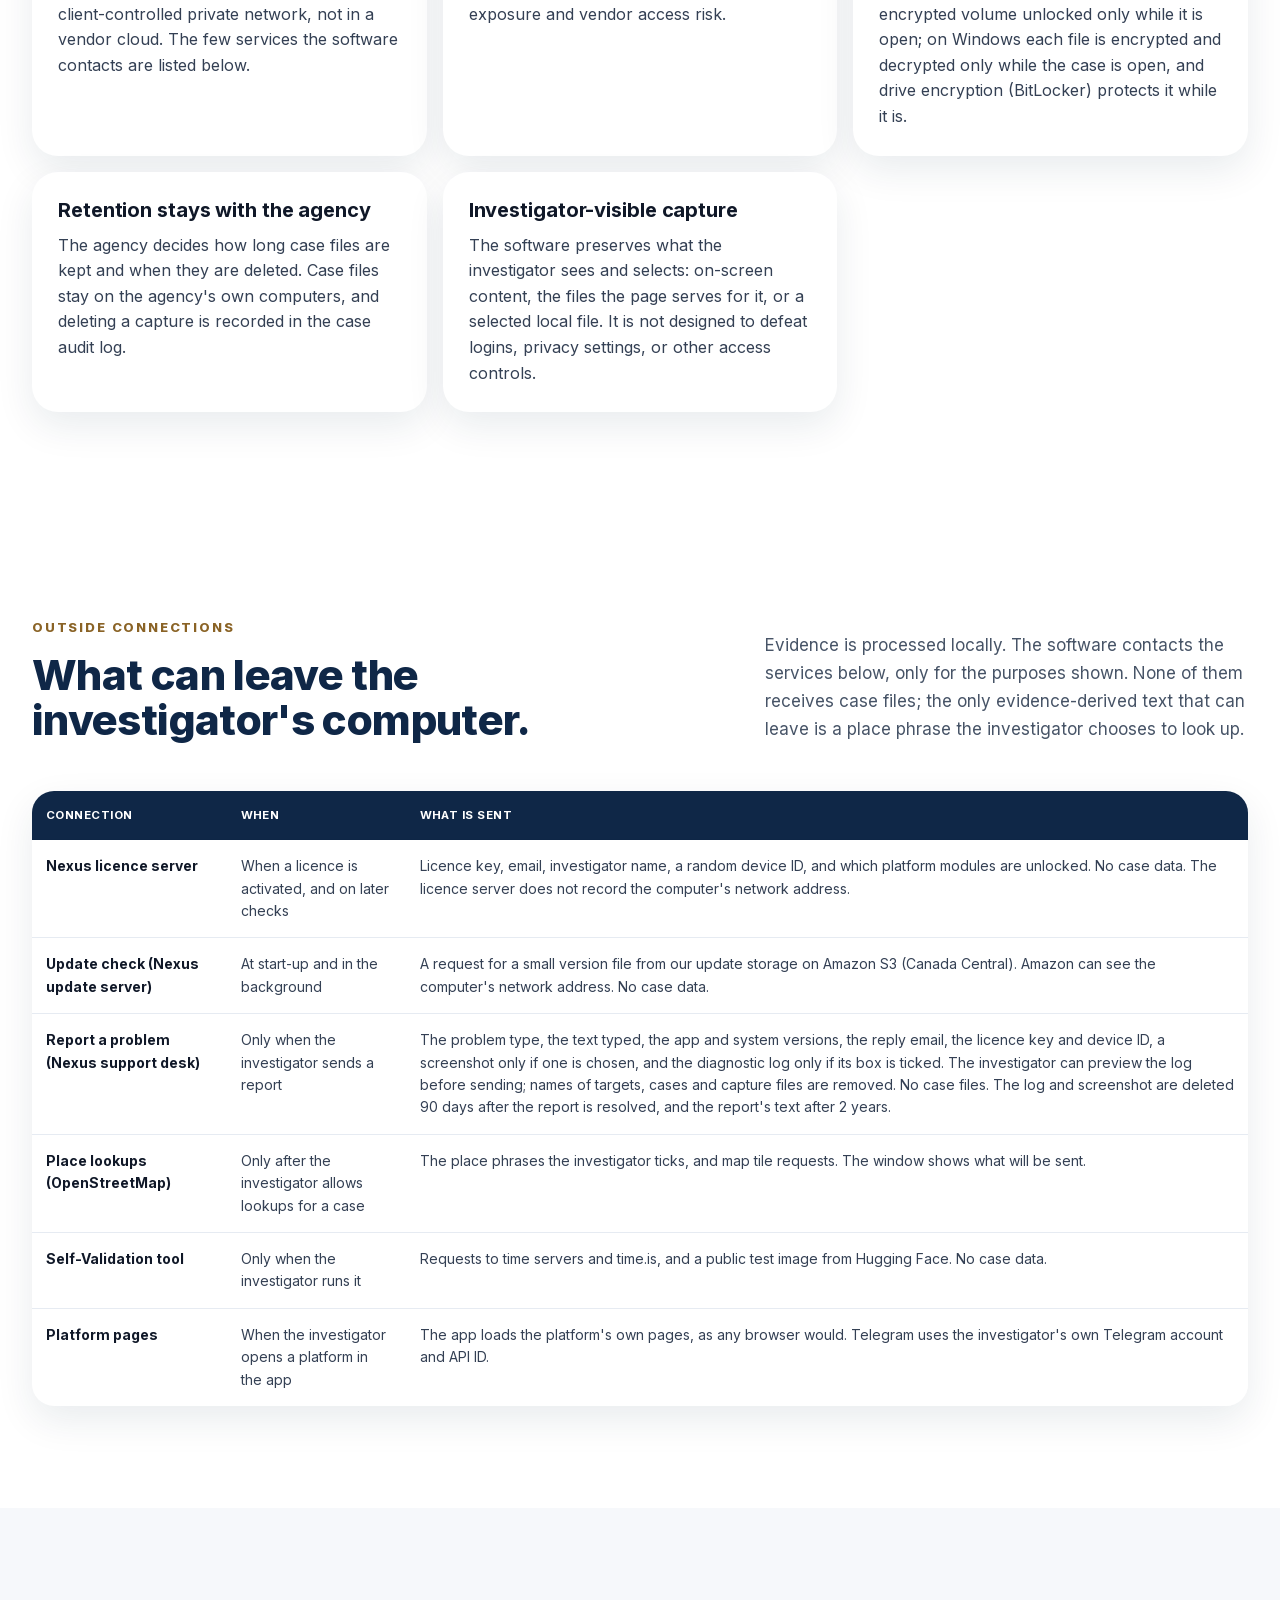
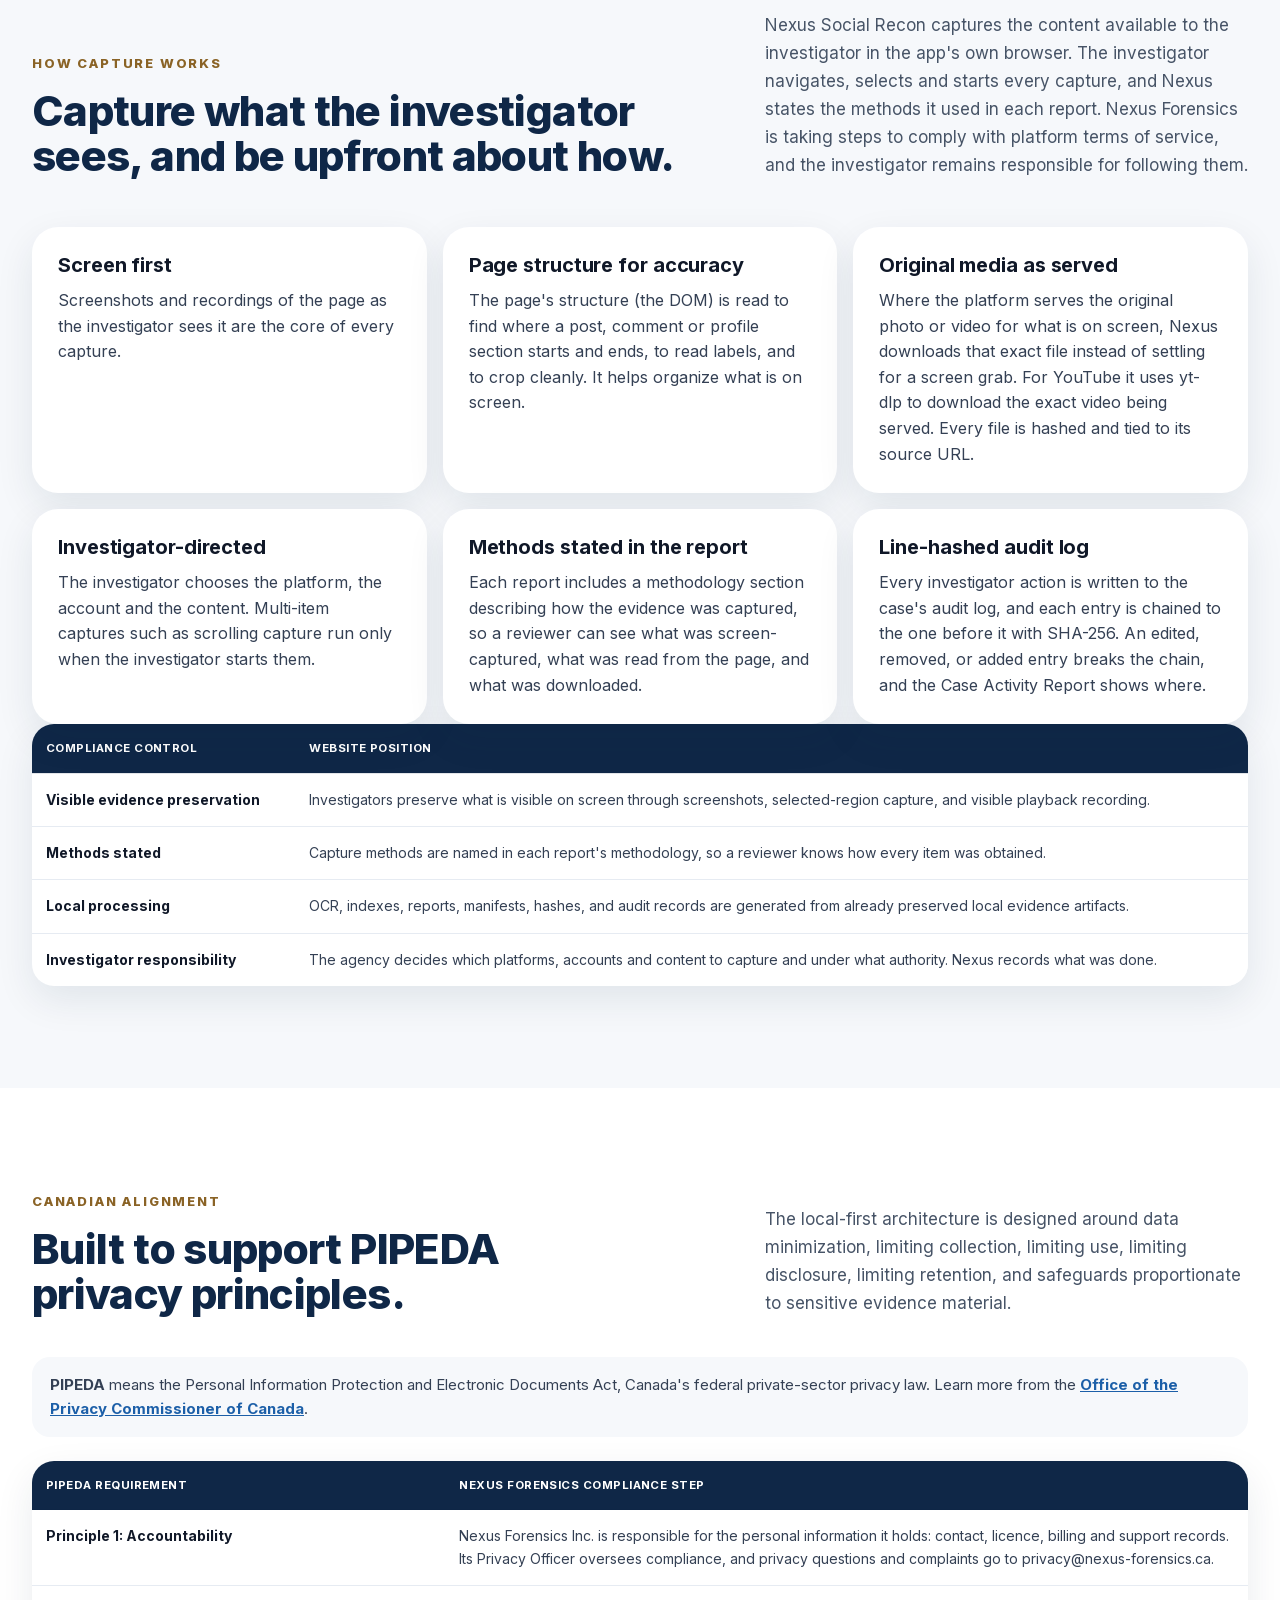
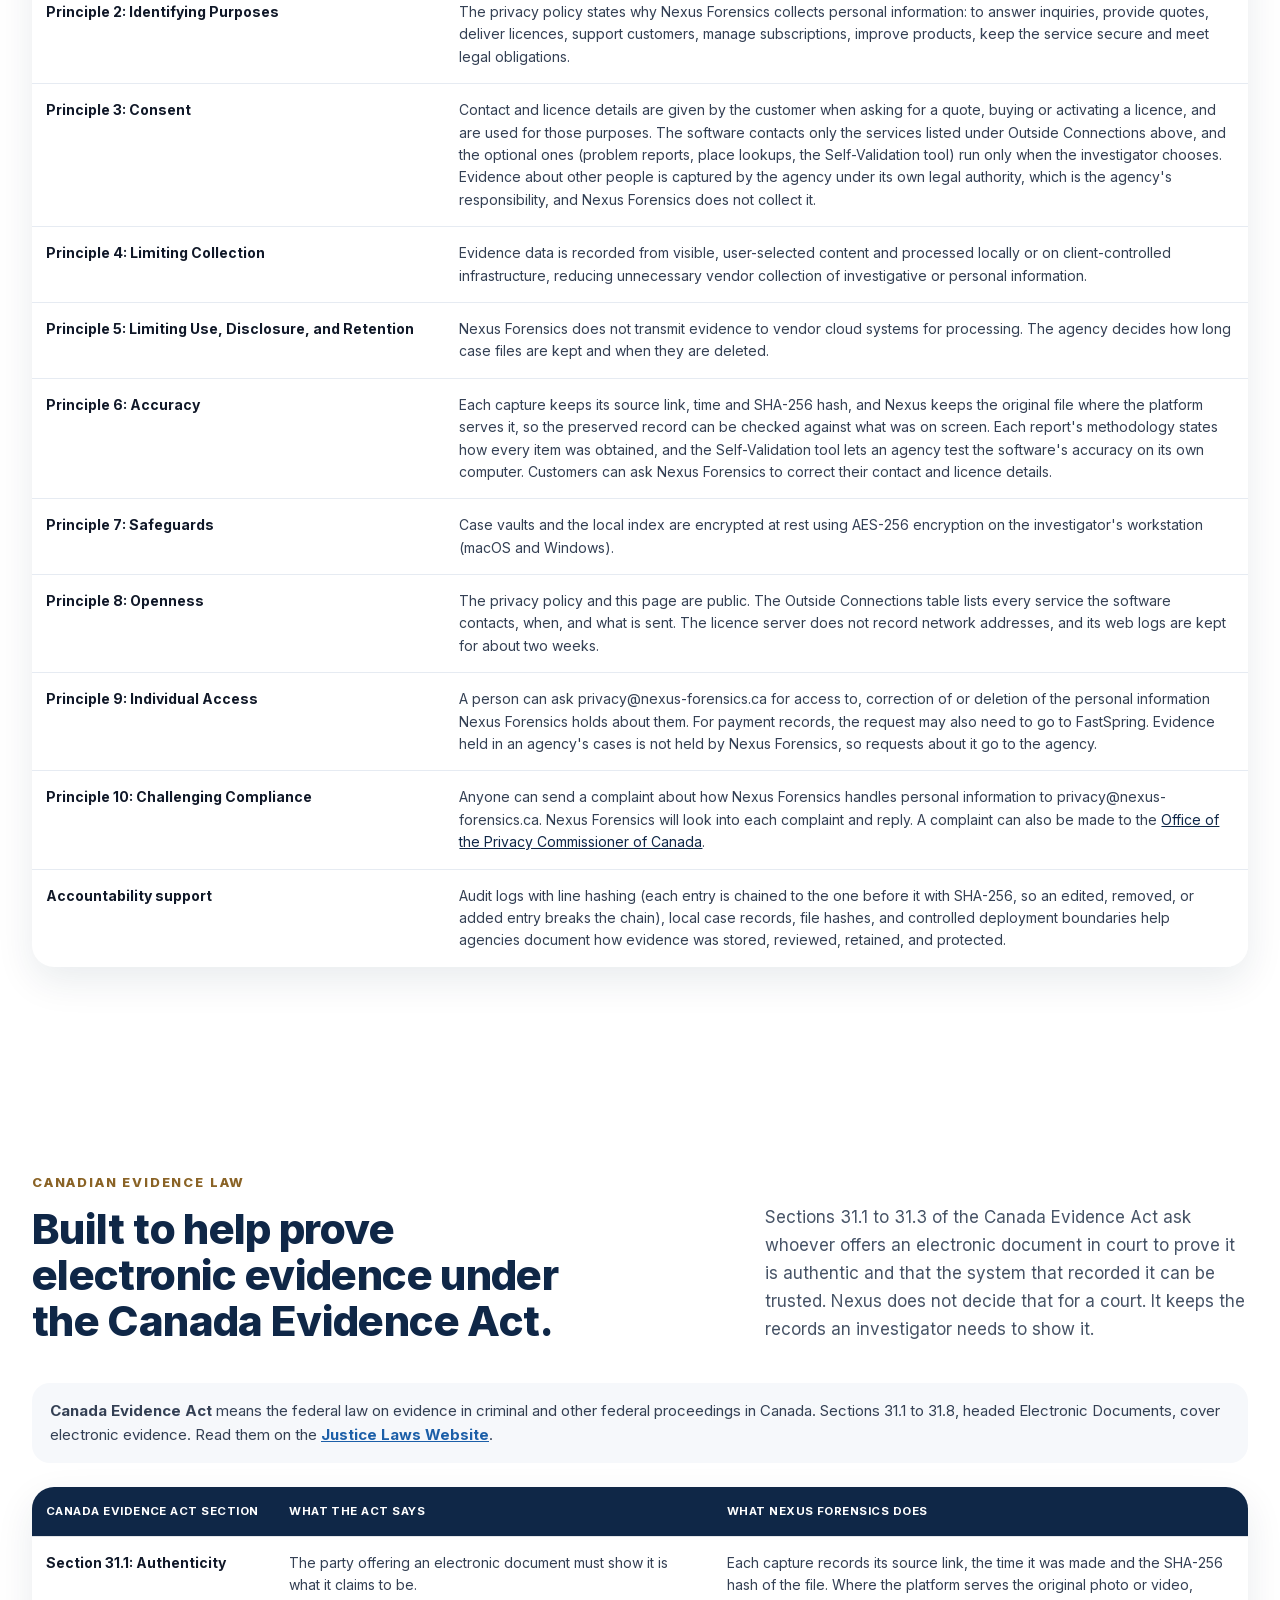
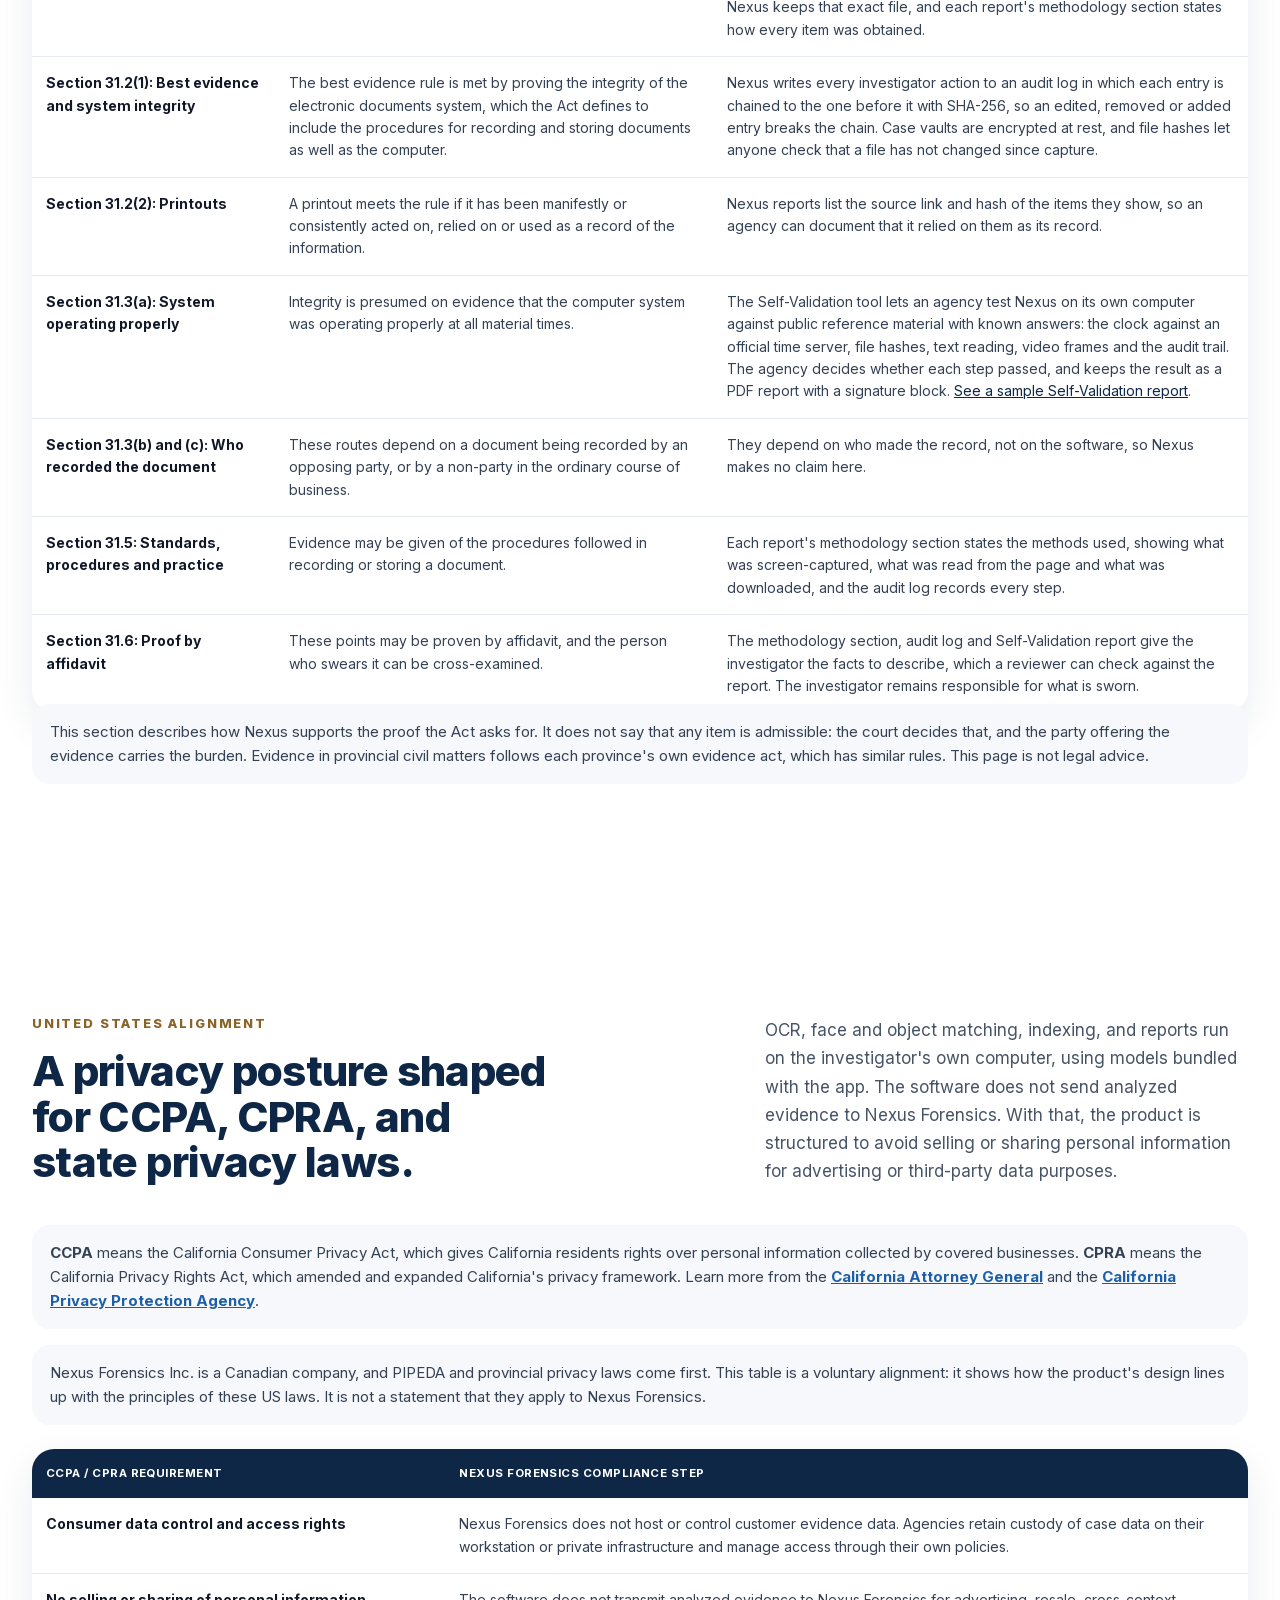
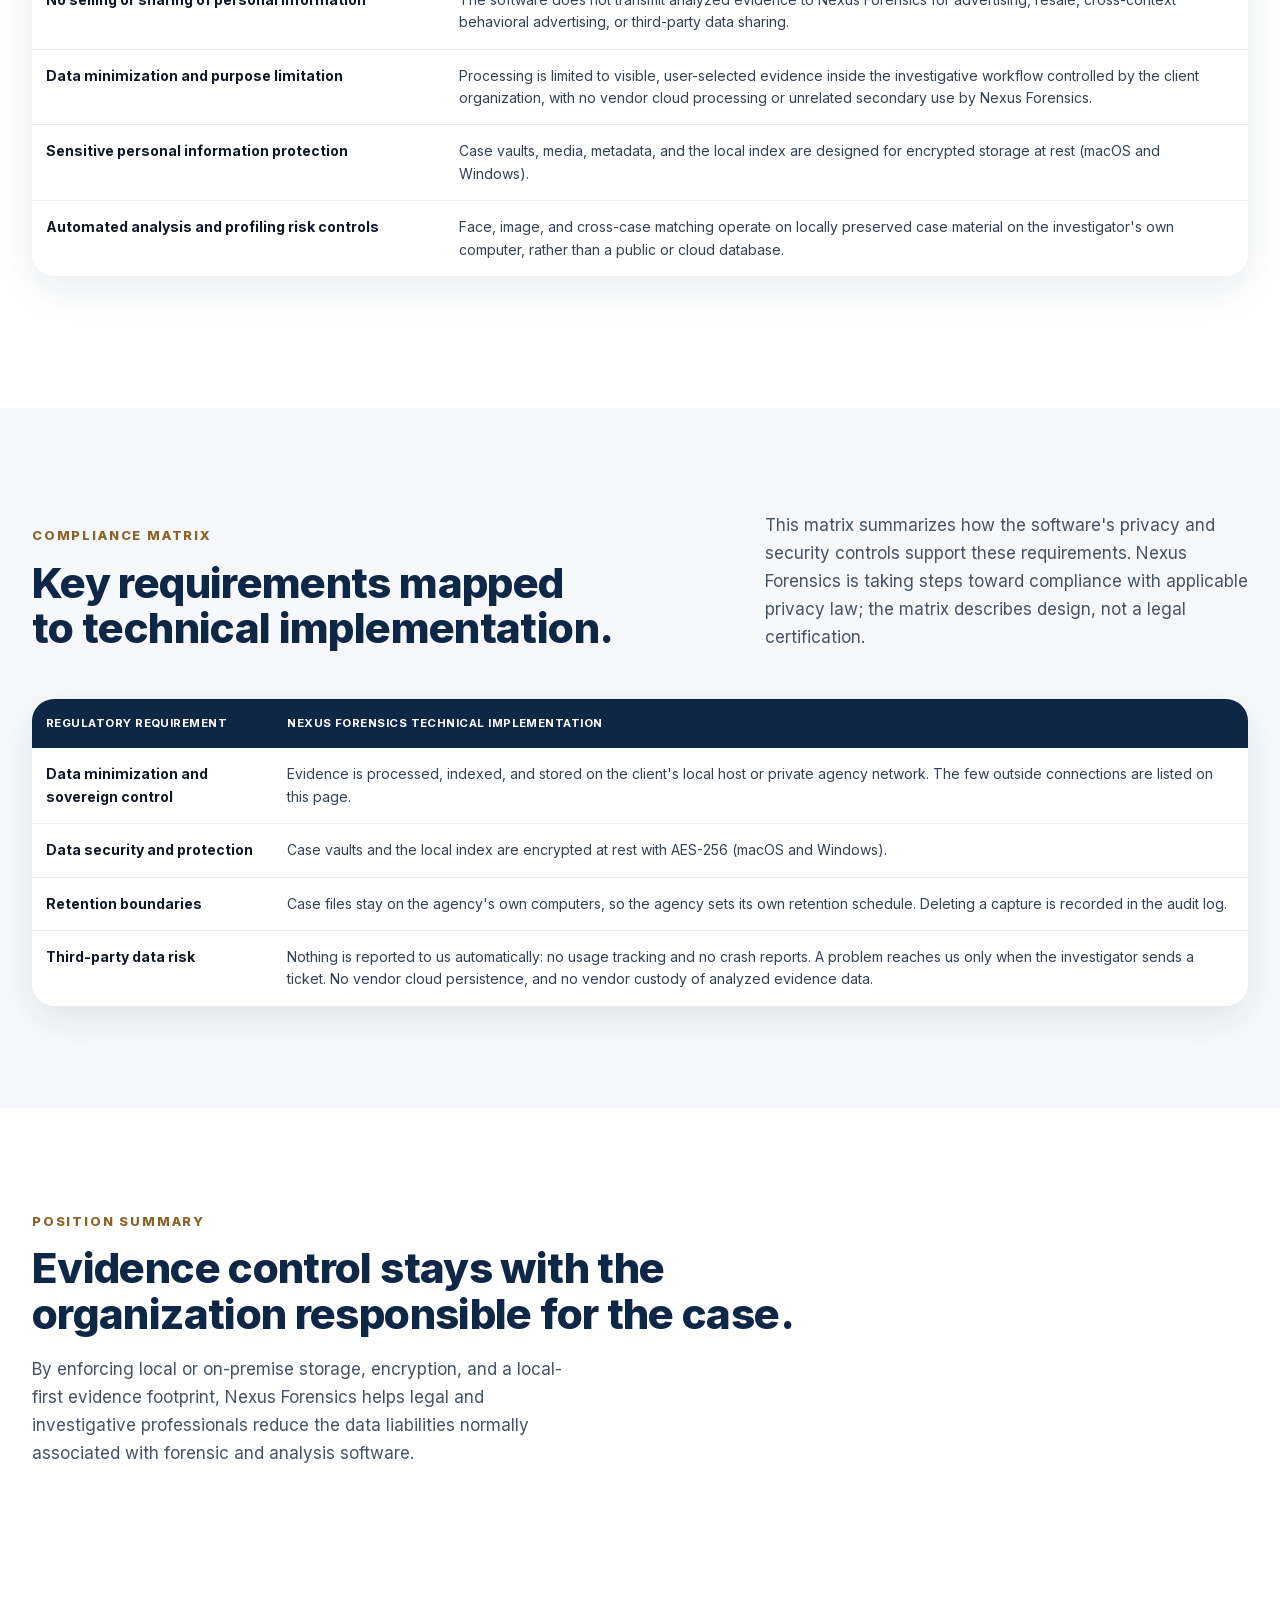
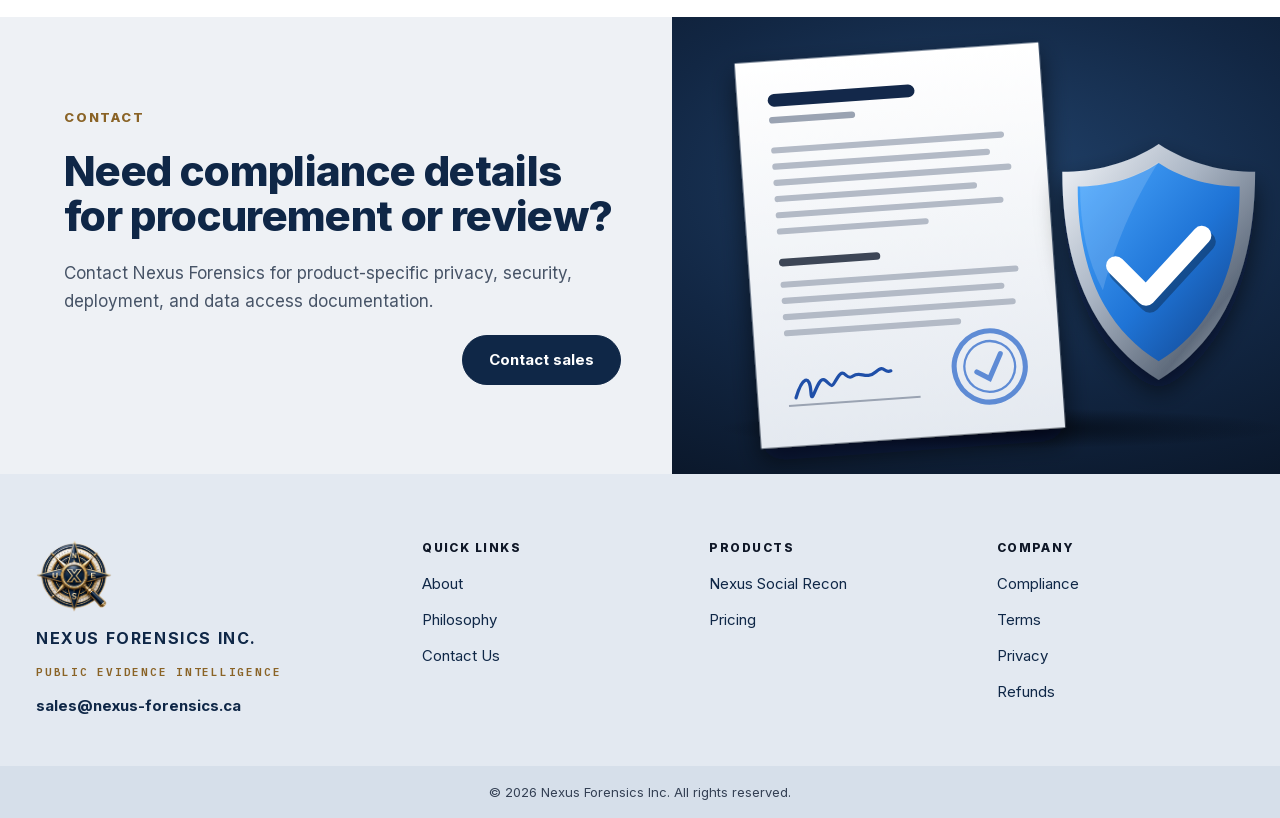
==== commit 00442f73: "sign up to newsletter" ====
--- a/compliance-data-privacy.html
+++ b/compliance-data-privacy.html
@@ -18,7 +18,7 @@
   <header class="site-header">
     <a class="brand" href="index.html" aria-label="Nexus Forensics home">
       <span class="brand-mark"><img src="assets/nexus-forensics-compass-mark.png" alt="" width="48" height="48" /></span>
-      <span class="brand-text"><span class="brand-name">Nexus Forensics</span><span class="brand-slogan">Digital Footprint Intelligence</span></span>
+      <span class="brand-text"><span class="brand-name">Nexus Forensics</span><span class="brand-slogan">Public Evidence Intelligence</span></span>
     </a>
     <nav class="site-nav" aria-label="Main navigation">
       <a href="index.html#about">About</a>
@@ -134,7 +134,7 @@
               <tr>
                 <td>Nexus licence server</td>
                 <td>When a licence is activated, and on later checks</td>
-                <td>Licence key, email, investigator name, a random device ID, the computer's name, and which platform modules are unlocked. No case data. The licence server does not record the computer's network address.</td>
+                <td>Licence key, email, investigator name, a random device ID, and which platform modules are unlocked. No case data. The licence server does not record the computer's network address.</td>
               </tr>
               <tr>
                 <td>Update check (Nexus update server)</td>
@@ -484,7 +484,7 @@
       <div class="v2-footer-brand">
         <img src="assets/nexus-forensics-compass-mark.png" alt="" width="76" height="76" loading="lazy" decoding="async" />
         <b>Nexus Forensics Inc.</b>
-        <span>Digital Footprint Intelligence</span>
+        <span>Public Evidence Intelligence</span>
         <a href="mailto:sales@nexus-forensics.ca">sales@nexus-forensics.ca</a>
       </div>
       <nav aria-label="Quick links">
@@ -508,7 +508,7 @@
     </div>
     <div class="v2-footer-bar">© 2026 Nexus Forensics Inc. All rights reserved.</div>
   </footer>
-  <script src="assets/site-language.js?v=20261116-10" defer></script>
+  <script src="assets/site-language.js?v=20261116-11" defer></script>
   <script src="assets/site-lightbox.js?v=20261114-02" defer></script>
 </body>
 </html>
--- a/assets/site-layout.css
+++ b/assets/site-layout.css
@@ -1268,3 +1268,18 @@
 .cea-chart th:nth-child(1), .cea-chart td:nth-child(1) { width: 20%; }
 .cea-chart th:nth-child(2), .cea-chart td:nth-child(2) { width: 36%; }
 .cea-chart th:nth-child(3), .cea-chart td:nth-child(3) { width: 44%; }
+
+/* "Not yet available" sign-up pop-up (2026-11-18, assets/notify-signup.js) */
+.notify-dialog { width: min(440px, calc(100vw - 32px)); padding: 0; border: 1px solid var(--line-strong); border-radius: 16px; background: #ffffff; color: var(--v2-ink); box-shadow: 0 30px 80px rgba(10, 22, 40, .35); }
+.notify-dialog::backdrop { background: rgba(10, 22, 40, .6); }
+.notify-form { display: grid; gap: 12px; padding: 24px; }
+.notify-form h2 { margin: 0; font-size: 1.35rem; color: var(--v2-navy); }
+.notify-lead { margin: 0; color: var(--v2-body); line-height: 1.5; }
+.notify-field { display: grid; gap: 4px; font-size: .85rem; font-weight: 600; color: var(--v2-navy); }
+.notify-field input { height: 42px; padding: 0 12px; border: 1px solid var(--line-strong); border-radius: 10px; font: inherit; font-weight: 400; color: var(--v2-ink); background: #ffffff; }
+.notify-field input:focus { outline: 2px solid var(--blue); outline-offset: 1px; }
+.notify-disclaimer { margin: 0; font-size: .8rem; color: var(--v2-soft); line-height: 1.45; }
+.notify-message { margin: 0; font-size: .85rem; font-weight: 600; color: var(--red); }
+.notify-message.notify-ok { color: var(--green); }
+.notify-actions { display: flex; justify-content: flex-end; gap: 10px; }
+.notify-actions .button[disabled] { opacity: .6; cursor: default; }
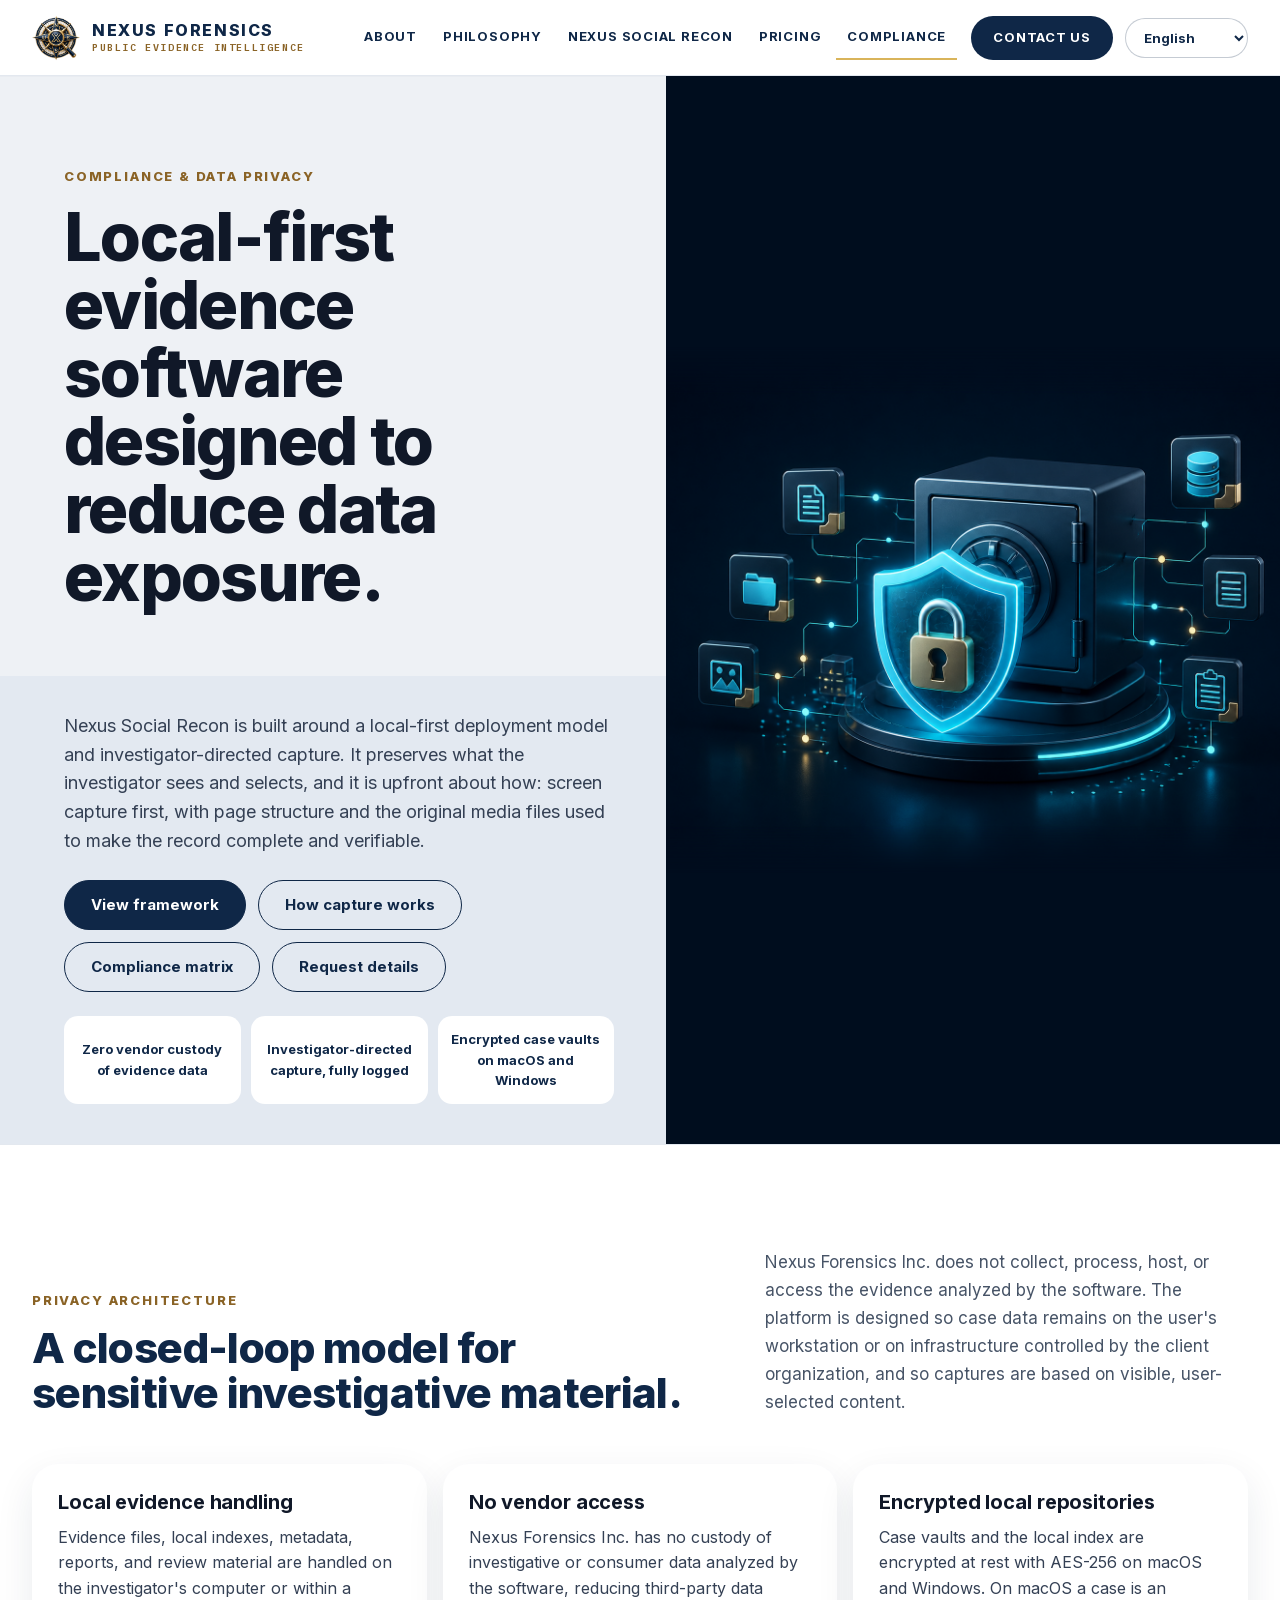
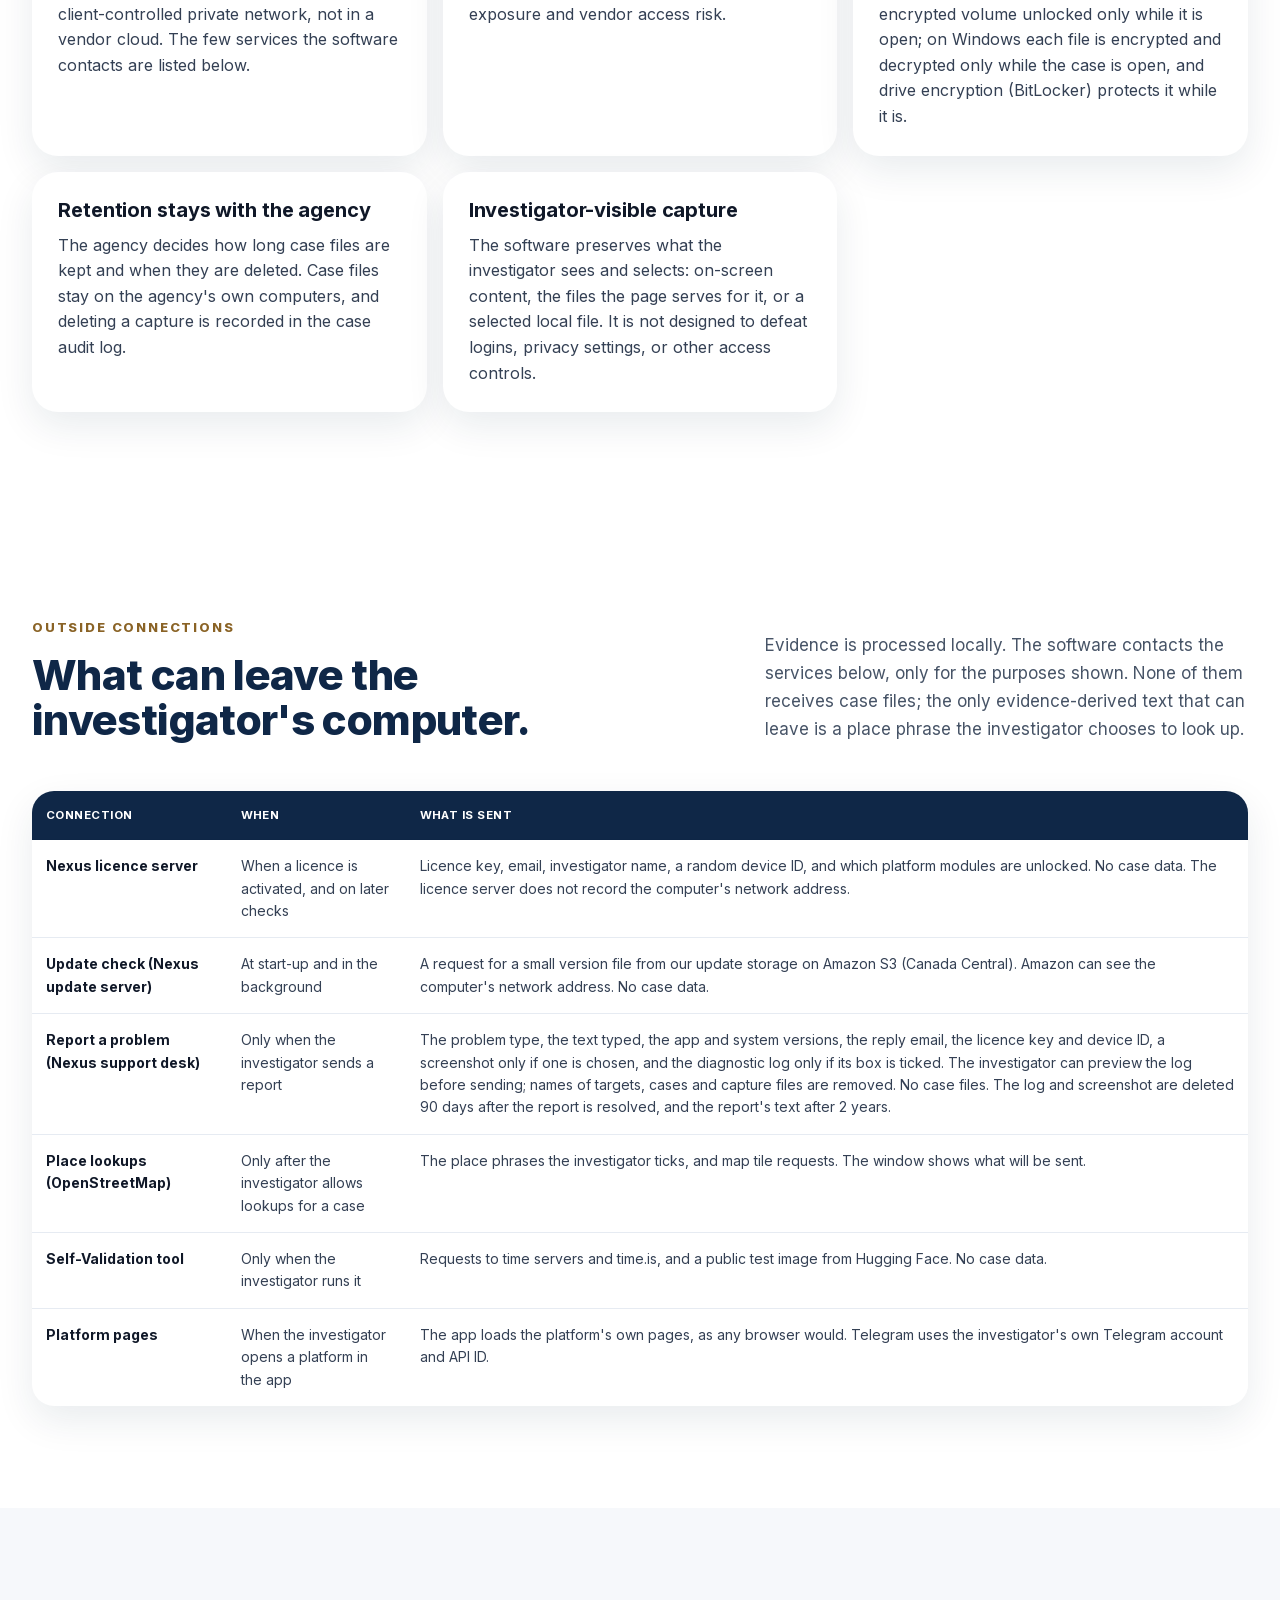
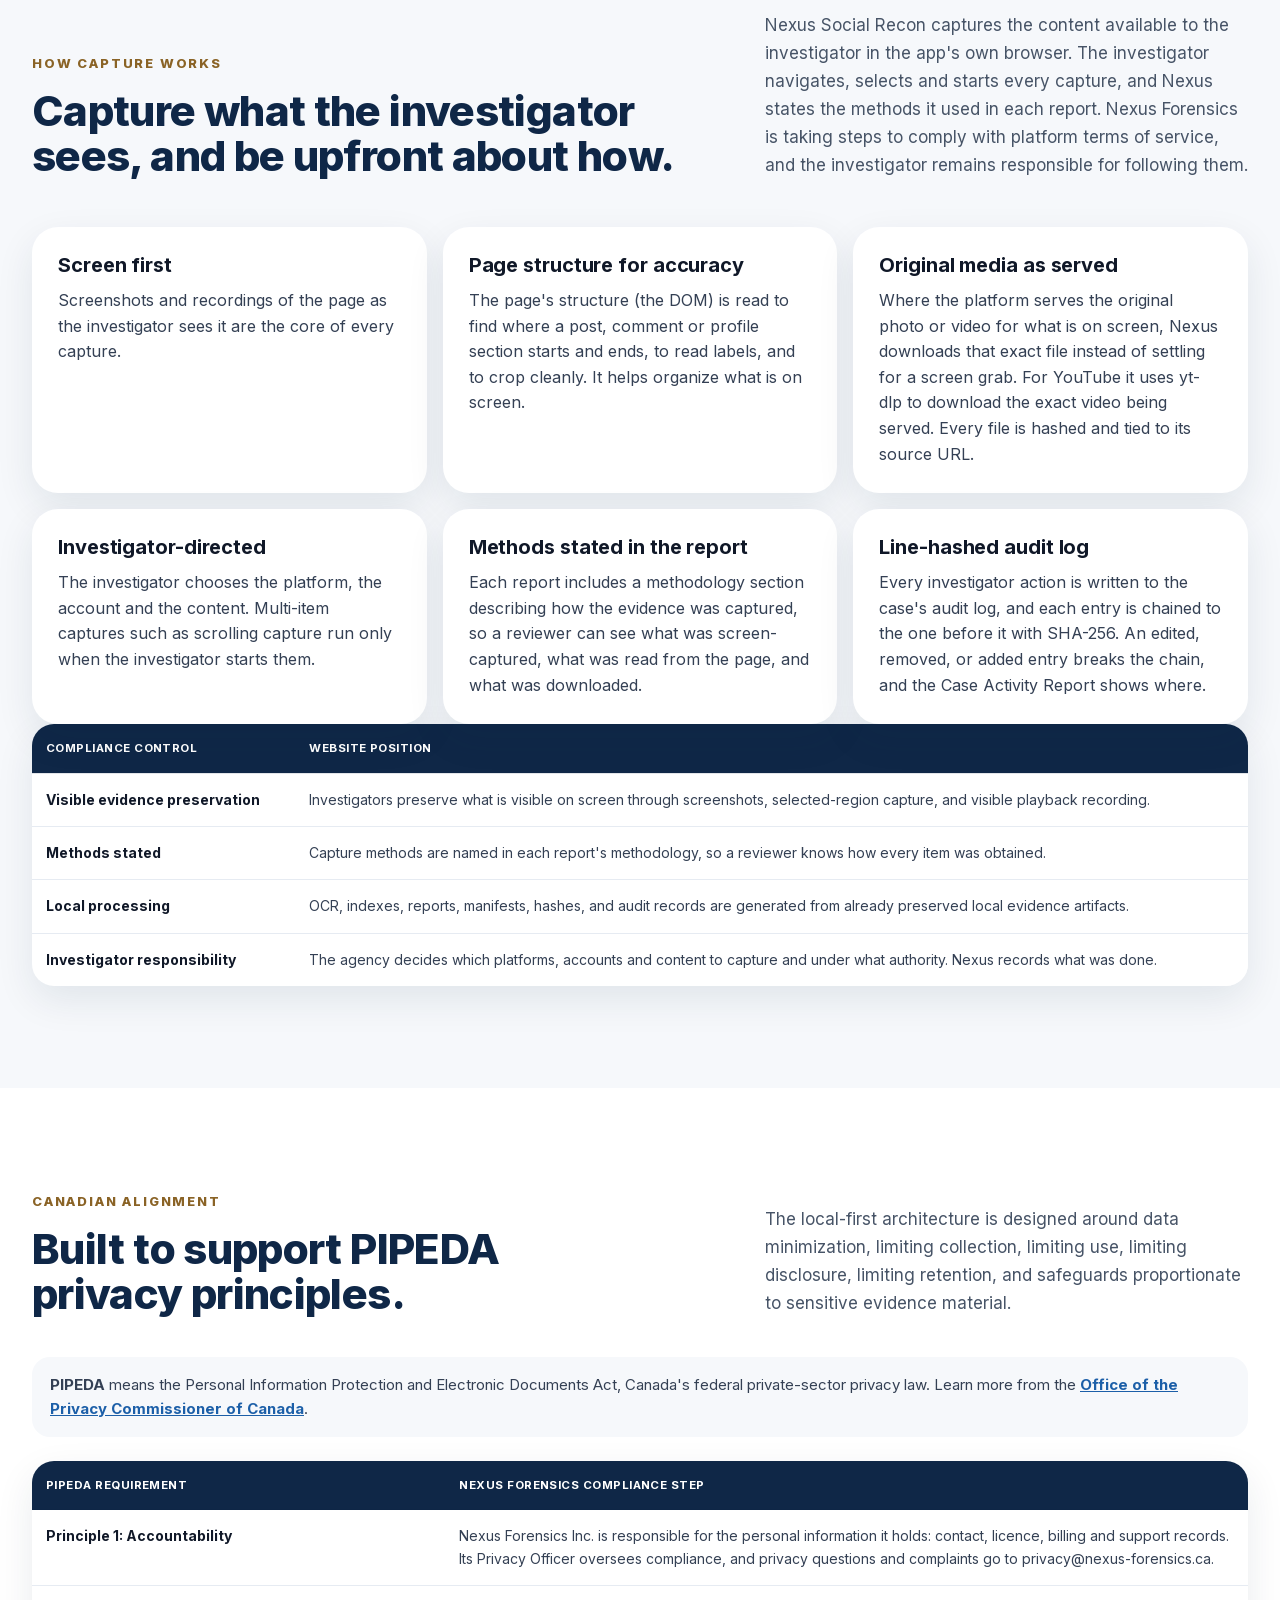
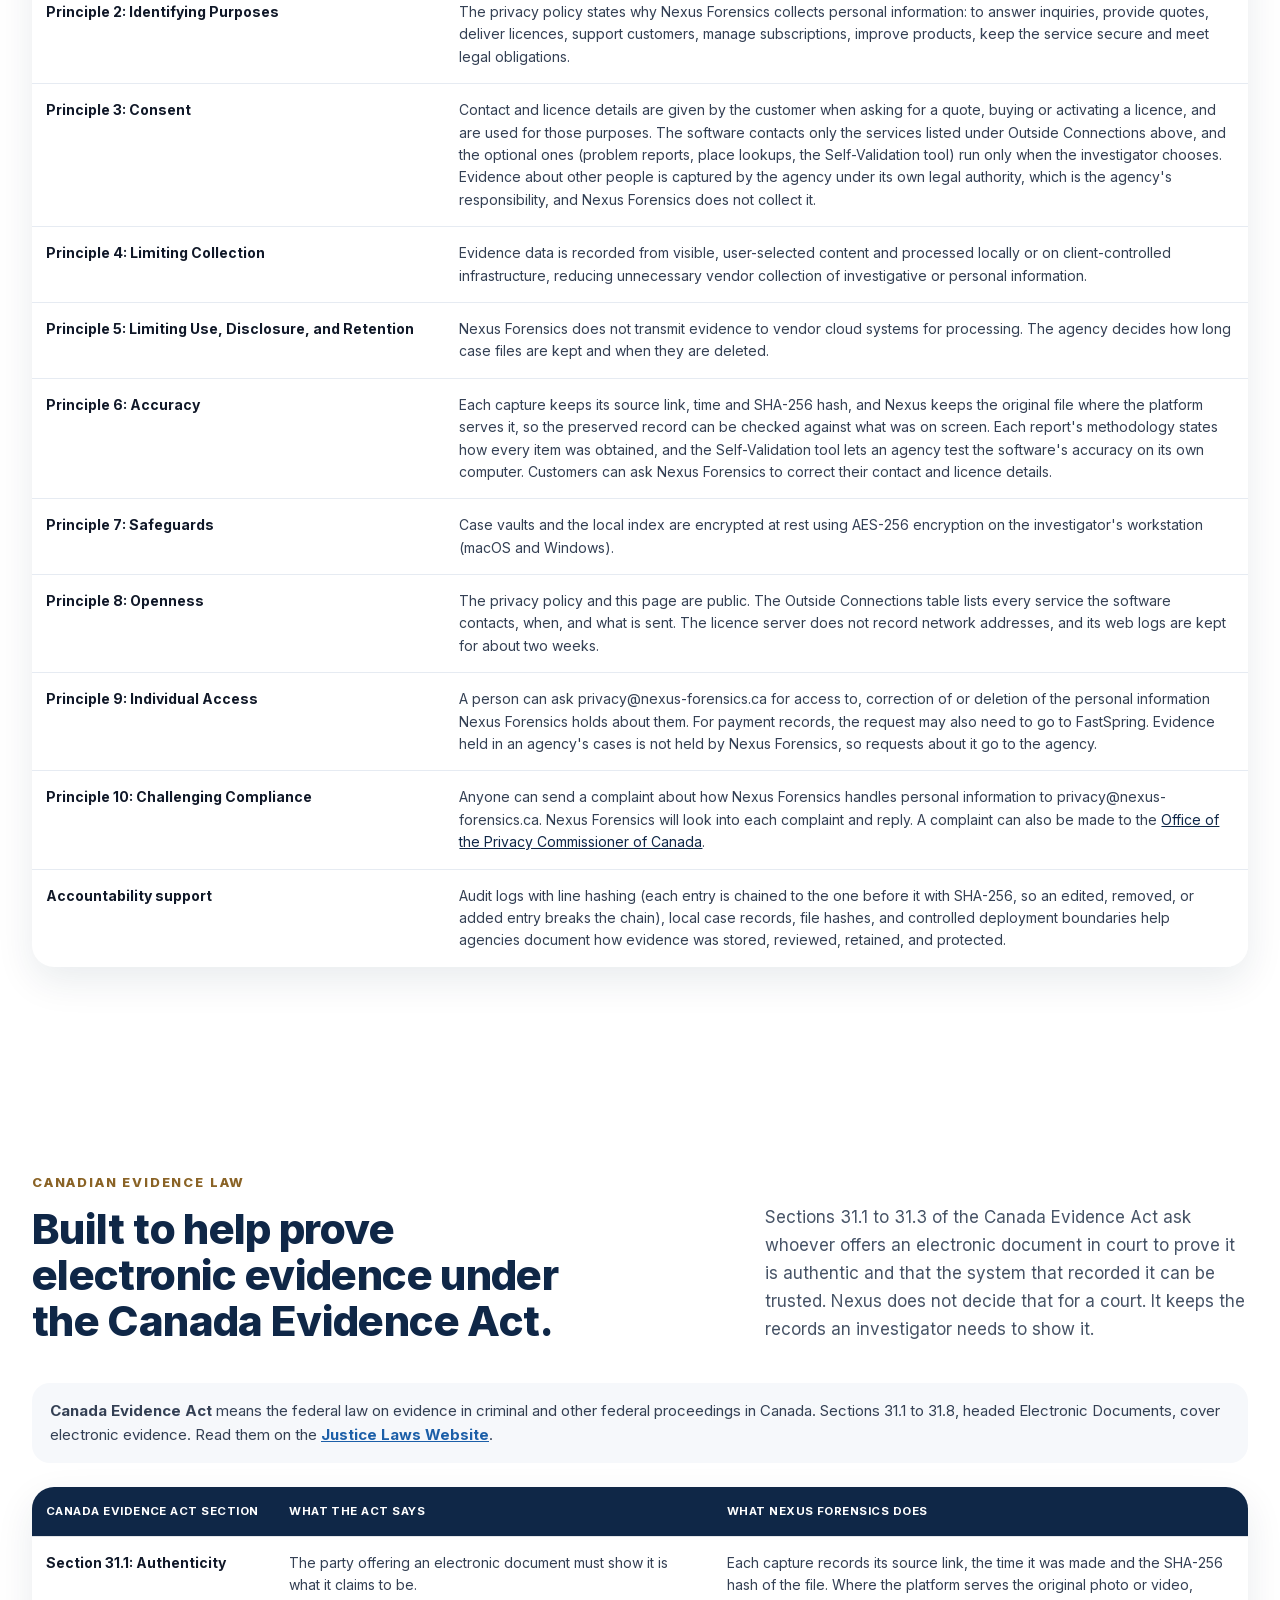
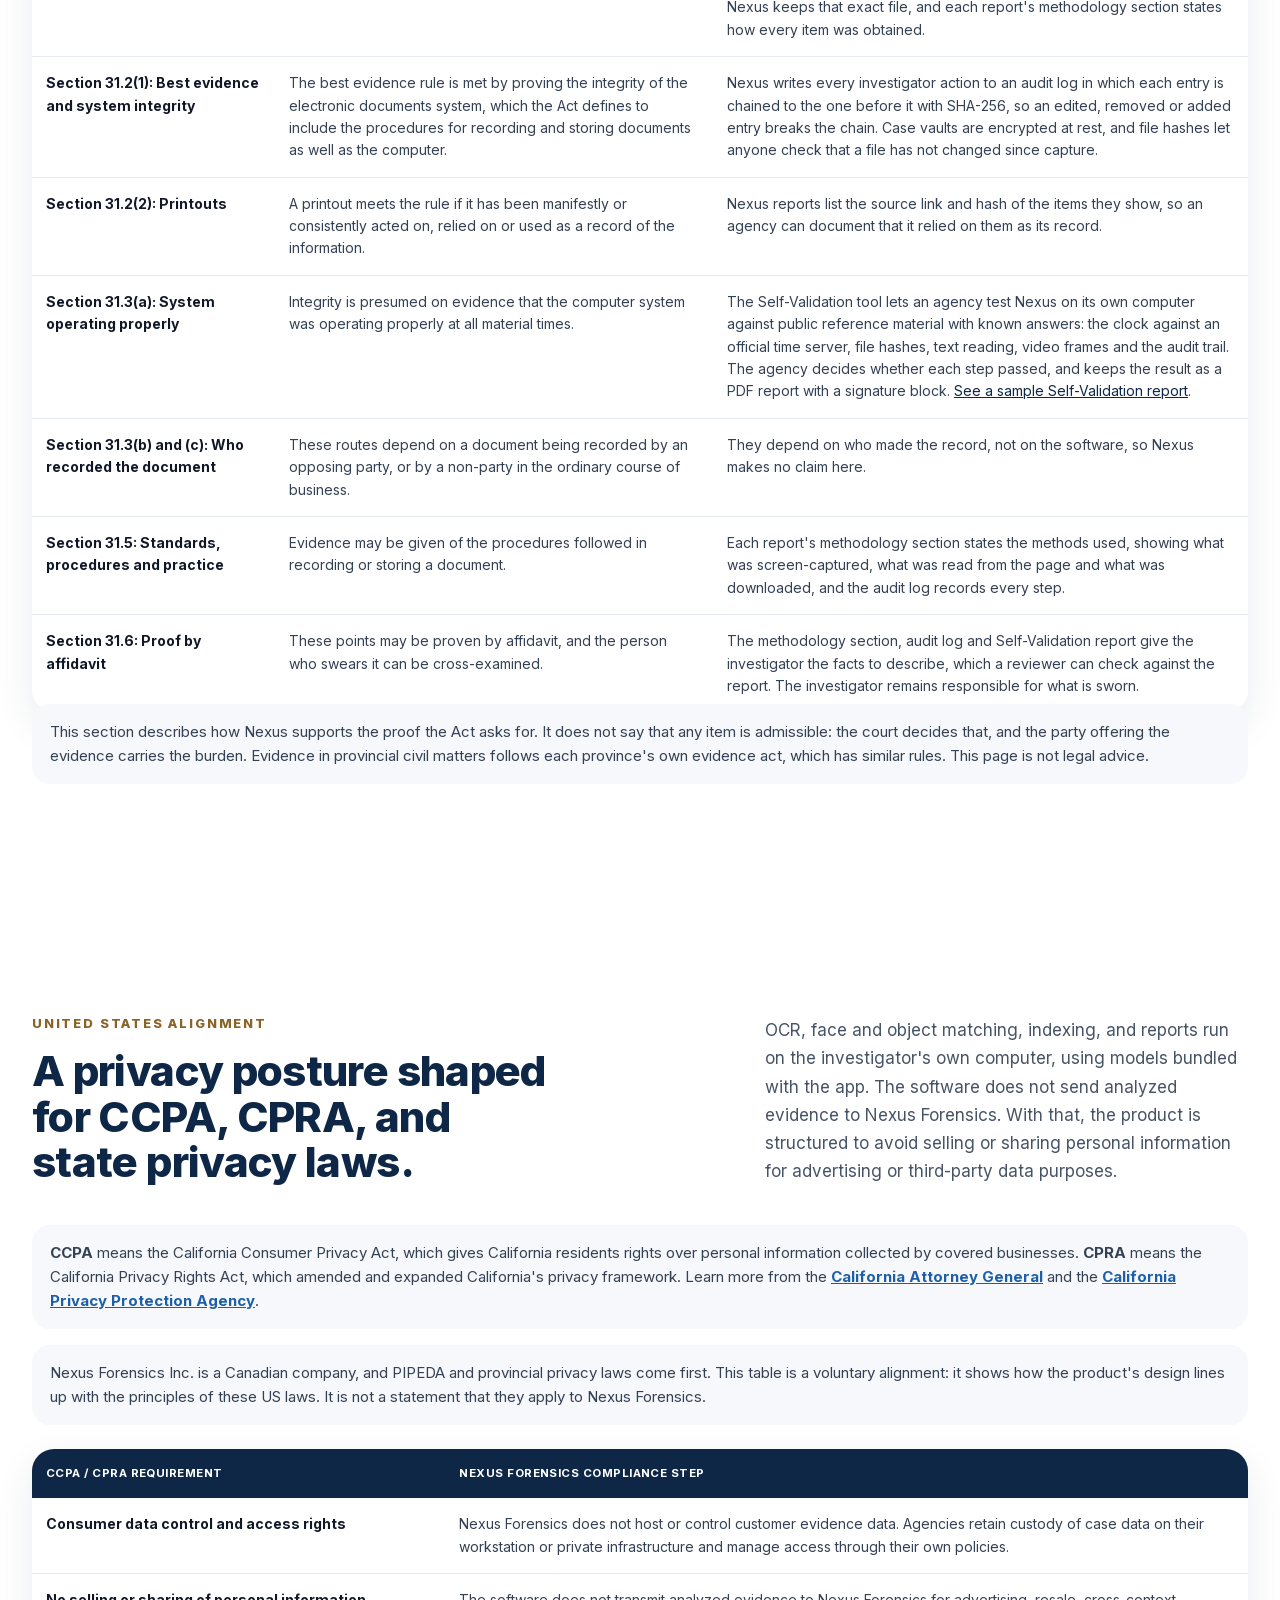
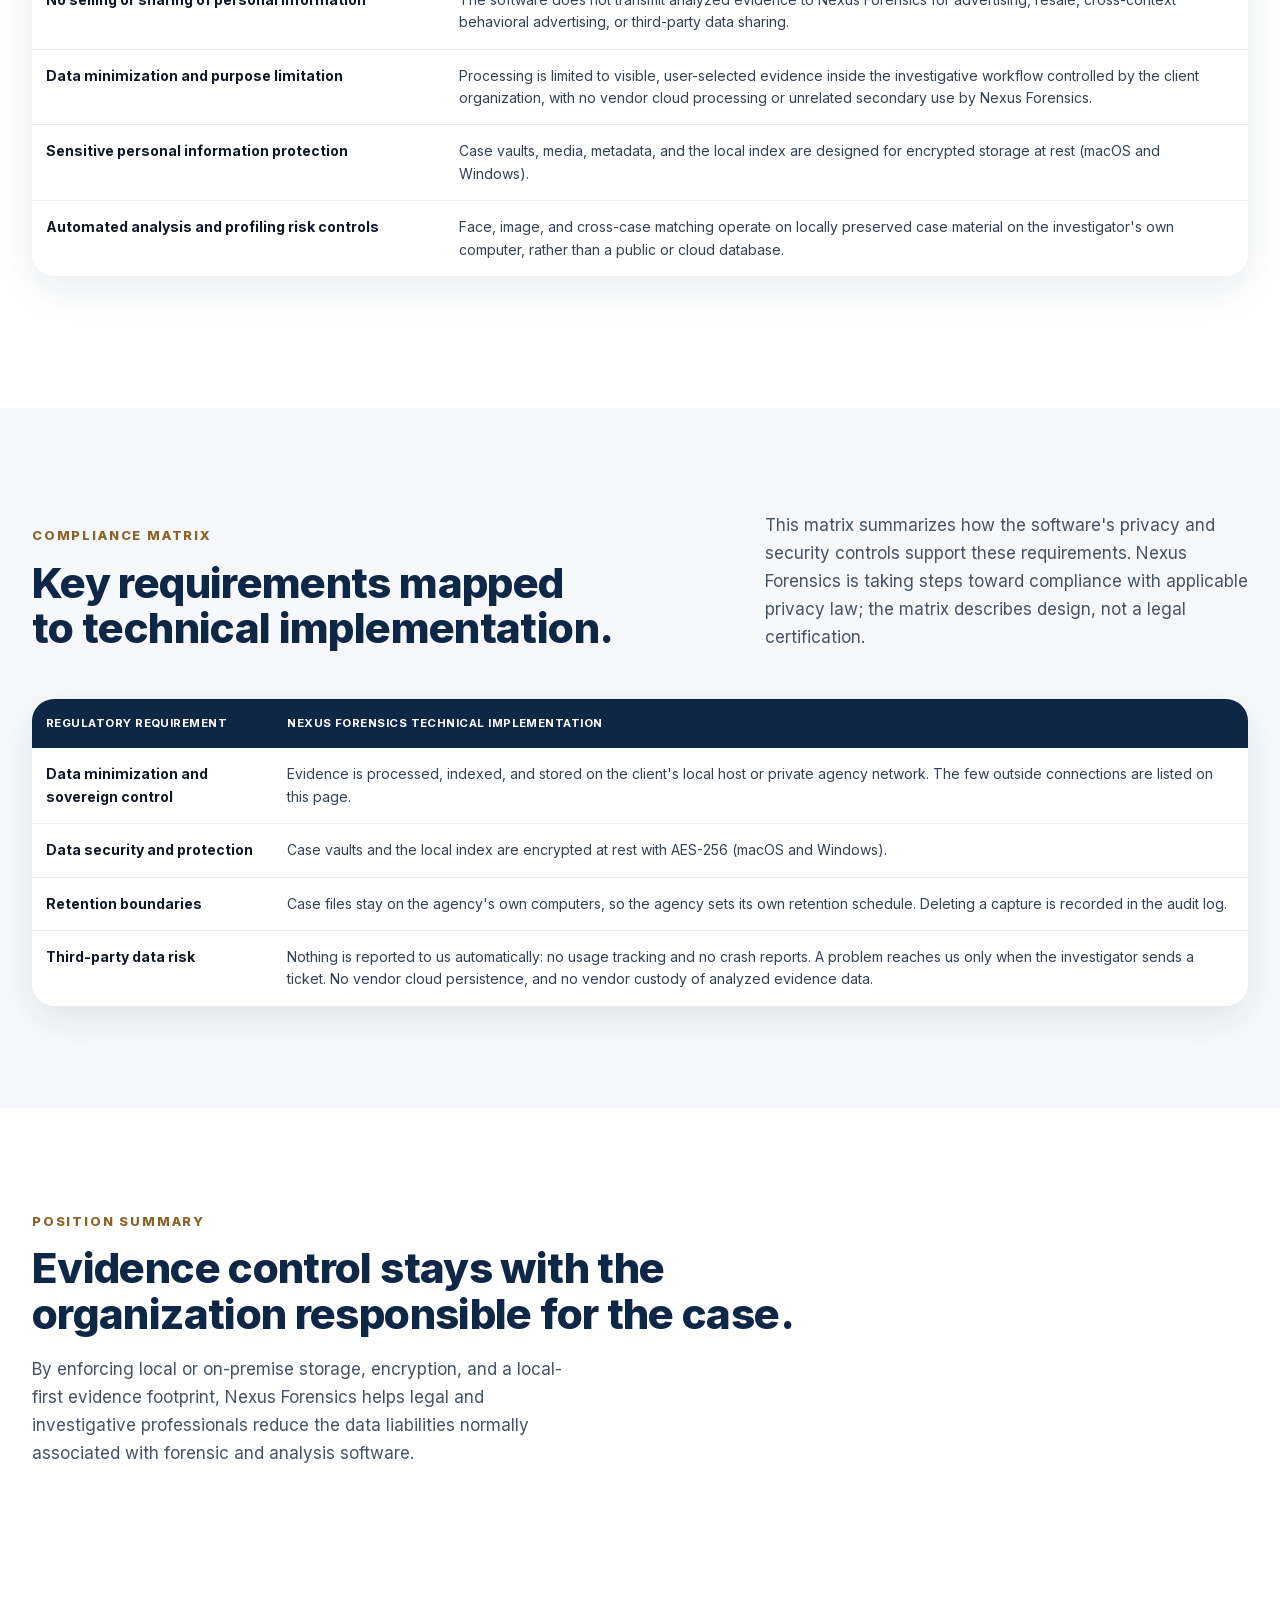
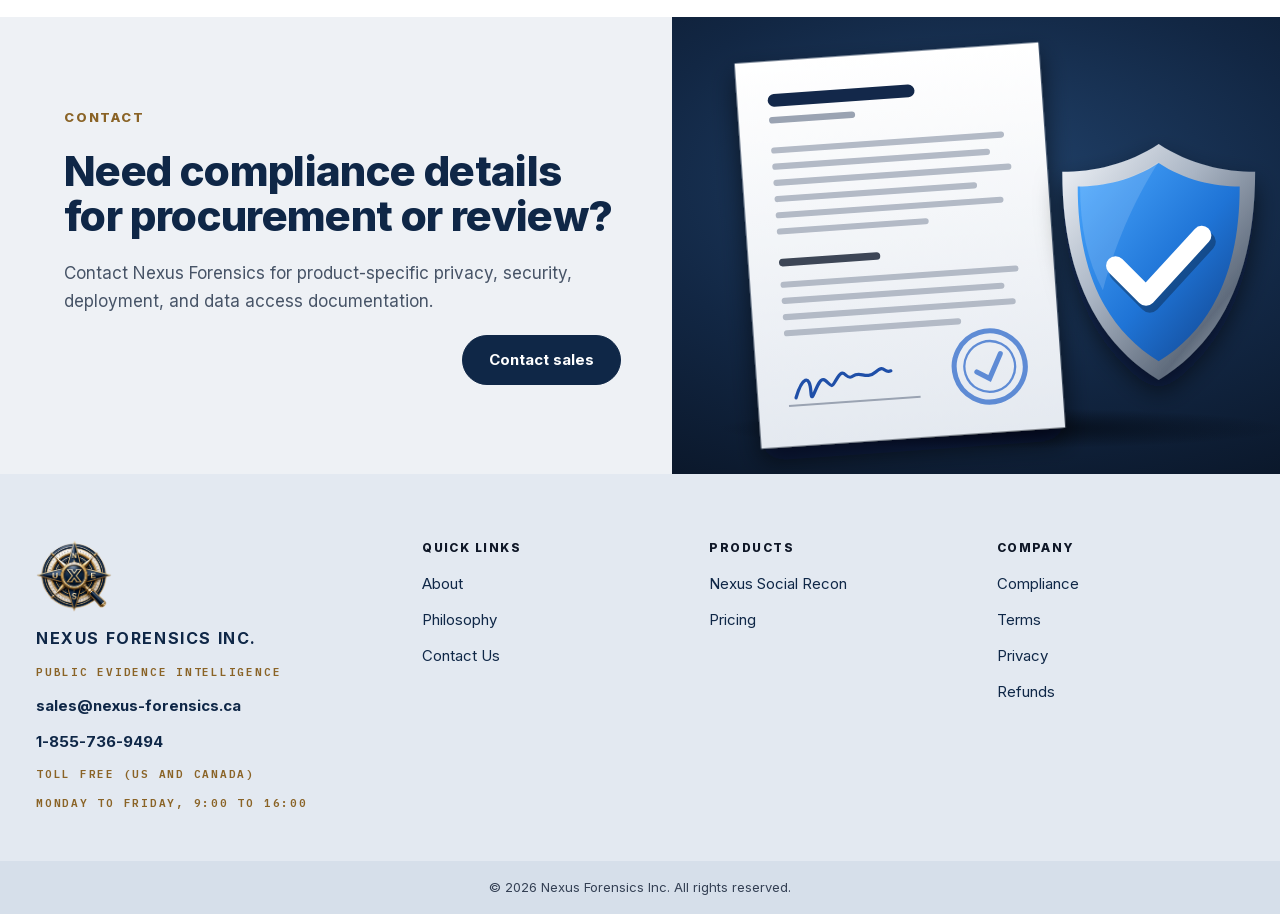
==== commit 07da584e: "Add the toll-free number (1-855-736-9494) and hours (Mon-Fri 9:00-16:00) A Call us card in the home " ====
--- a/compliance-data-privacy.html
+++ b/compliance-data-privacy.html
@@ -486,6 +486,9 @@
         <b>Nexus Forensics Inc.</b>
         <span>Public Evidence Intelligence</span>
         <a href="mailto:sales@nexus-forensics.ca">sales@nexus-forensics.ca</a>
+        <a href="tel:+18557369494">1-855-736-9494</a>
+        <span>Toll free (US and Canada)</span>
+        <span>Monday to Friday, 9:00 to 16:00</span>
       </div>
       <nav aria-label="Quick links">
         <p>Quick links</p>
@@ -508,7 +511,7 @@
     </div>
     <div class="v2-footer-bar">© 2026 Nexus Forensics Inc. All rights reserved.</div>
   </footer>
-  <script src="assets/site-language.js?v=20261116-11" defer></script>
+  <script src="assets/site-language.js?v=20261119-02" defer></script>
   <script src="assets/site-lightbox.js?v=20261114-02" defer></script>
 </body>
 </html>
--- a/assets/site-layout.css
+++ b/assets/site-layout.css
@@ -1283,3 +1283,15 @@
 .notify-message.notify-ok { color: var(--green); }
 .notify-actions { display: flex; justify-content: flex-end; gap: 10px; }
 .notify-actions .button[disabled] { opacity: .6; cursor: default; }
+
+.notify-interest { margin: 0; font-size: .9rem; color: var(--v2-body); }
+.notify-interest b { color: var(--v2-navy); }
+
+.notify-done { display: grid; gap: 10px; padding: 28px 24px 24px; text-align: center; justify-items: center; }
+.notify-done[hidden], .notify-form[hidden] { display: none; }
+.notify-done h2 { margin: 0; font-size: 1.35rem; color: var(--v2-navy); }
+.notify-done p { margin: 0; color: var(--v2-body); line-height: 1.5; }
+.notify-done-check { width: 56px; height: 56px; color: var(--green); }
+.notify-done-email { font-size: 1.05rem; word-break: break-all; }
+.notify-done-email b { color: var(--v2-navy); }
+.notify-done .notify-actions { margin-top: 6px; justify-content: center; }
